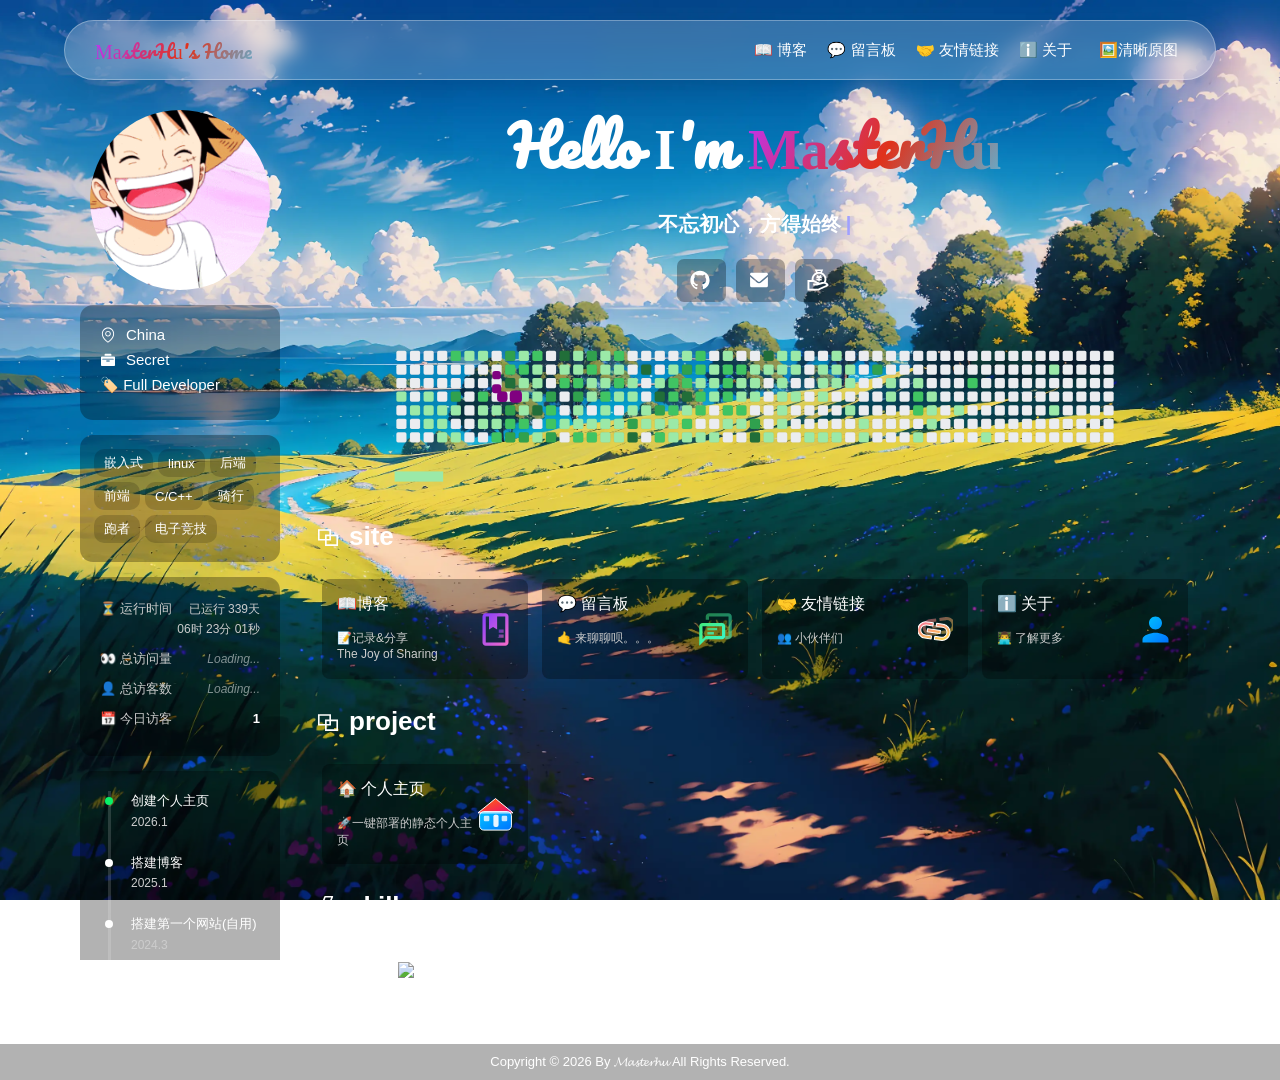
==== index.html @ e0fc0e1c "20260118: update mobile modal Signed-off-by: masterhublog <masterhublog@google.com>" ====
<!--
  Project: MasterHu Personal Homepage
  Author: MasterHu
  Website: https://masterhu.com.cn
  Repository: https://github.com/masterhublog/homepage

  License: CC BY-NC 4.0
  You may reuse this project for personal use,
  but attribution is REQUIRED and commercial use is NOT allowed.
-->

<!DOCTYPE html>
<html lang="zh-CN" data-site="masterhu.com.cn">

<head>
	<meta charset="UTF-8">
	<meta http-equiv="X-UA-Compatible" content="IE=edge">
	<meta name="viewport" content="width=device-width, initial-scale=1.0, maximum-scale=5.0, user-scalable=yes">

	<!-- Primary Meta Tags -->
	<title>𝓜𝓪𝓼𝓽𝓮𝓻𝓱𝓾 | 个人主页</title>
	<meta name="title" content="MasterHu | 个人主页">
	<meta name="description" content="MasterHu 的个人主页 - 记录、分享、成长。让每一次技术探索和生活感悟都有迹可循。">
	<meta name="keywords" content="masterhu,开发者,masterhu主页,masterhu homepage,个人主页,技术博客,开源项目,前端开发,后端开发,嵌入式开发">
	<meta name="author" content="MasterHu">
	<meta name="generator" content="MasterHu Homepage Template v1.0.0">
	<meta name="theme-color" content="#667eea">
	<meta name="robots" content="index,follow">
	<meta name="googlebot" content="index,follow">
	<meta name="language" content="zh-CN">
	<meta name="revisit-after" content="7 days">
	<link rel="canonical" href="https://masterhu.com.cn/">

	<!-- Preconnect for Fonts -->
	<link rel="preconnect" href="https://fonts.googleapis.com">
	<link rel="preconnect" href="https://fonts.gstatic.com" crossorigin>

	<!-- Preload Critical Resources -->
	<link rel="preload" as="image" href="./static/img/avatar.gif">

	<!-- [CUSTOMIZE]: Open Graph / Facebook Meta Tags -->
	<!-- Replace content with your own site information -->
	<meta property="og:type" content="website">
	<meta property="og:url" content="https://masterhu.com.cn/">
	<meta property="og:title" content="MasterHu | 个人主页">
	<meta property="og:description" content="探索技术与艺术的边界，记录我的数字旅程。">
	<meta property="og:image" content="https://masterhu.com.cn/static/img/avatar.gif">
	<meta property="og:image:alt" content="MasterHu Avatar">
	<meta property="og:site_name" content="MasterHu Homepage">
	<meta property="og:locale" content="zh_CN">

	<!-- Twitter -->
	<meta property="twitter:card" content="summary_large_image">
	<meta property="twitter:url" content="https://masterhu.com.cn/">
	<meta property="twitter:title" content="MasterHu | 个人主页">
	<meta property="twitter:description" content="探索技术与艺术的边界，记录我的数字旅程。">
	<meta property="twitter:image" content="https://masterhu.com.cn/static/img/avatar.gif">
	<meta property="twitter:creator" content="@masterhu">
	<meta property="twitter:site" content="@masterhu">

	<!-- [CUSTOMIZE]: Additional SEO Meta Tags -->
	<meta name="application-name" content="MasterHu Homepage">
	<meta name="apple-mobile-web-app-title" content="MasterHu">
	<meta name="apple-mobile-web-app-capable" content="yes">
	<meta name="apple-mobile-web-app-status-bar-style" content="default">
	<meta name="mobile-web-app-capable" content="yes">
	<meta name="msapplication-TileColor" content="#667eea">
	<meta name="msapplication-config" content="/browserconfig.xml">

	<!-- [CUSTOMIZE]: JSON-LD Structured Data -->
	<!-- Modify this section to match your personal profile -->
	<script type="application/ld+json">
	{
		"@context": "https://schema.org",
		"@type": "Person",
		"name": "MasterHu",
		"url": "https://masterhu.com.cn",
		"sameAs": [
			"https://github.com/masterhublog",
			"https://blog.masterhu.com.cn"
		],
		"jobTitle": "Full Stack Developer",
		"worksFor": {
			"@type": "Organization",
			"name": "Freelance"
		},
		"knowsAbout": ["HTML", "CSS", "JavaScript", "React", "Vue", "Node.js", "Python", "Go", "C/C++", "Linux", "Docker"],
		"image": "https://masterhu.com.cn/static/img/avatar.gif"
	}
	</script>

	<!-- Favicon -->
	<link rel="icon" type="image/x-icon" href="./static/img/favicon.ico">
	<link rel="apple-touch-icon" href="./static/img/avatar.gif">

	<!-- Stylesheets -->
	<link rel="stylesheet" href="./static/css/style.css">
	<link rel="stylesheet" href="./static/css/mobile.css">
	<link rel="stylesheet" href="./static/css/theme.css">
</head>

<body data-author="masterhu" data-project="homepage" data-license="CC-BY-NC-4.0">
	<!-- Loading Screen -->
	<div class="mh-loading" role="status" aria-label="页面加载中">
		<div class="mh-loading-spinner"></div>
	</div>

	<!-- Navigation Bar -->
	<nav class="mh-nav">
		<div class="nav-container">
			<span class="gradient-text">MasterHu's Home</span>
			<ul class="nav-links" aria-hidden="true">
				<li>
					<a href="https://blog.masterhu.com.cn" target="_blank" rel="noopener noreferrer">📖 博客</a>
				</li>
				<li>
					<a href="https://blog.masterhu.com.cn/message" target="_blank" rel="noopener noreferrer">💬 留言板</a>
				</li>
				<li>
					<a href="https://blog.masterhu.com.cn/friends" target="_blank" rel="noopener noreferrer">🤝 友情链接</a>
				</li>
				<li>
					<a href="https://blog.masterhu.com.cn/about" target="_blank" rel="noopener noreferrer">ℹ️ 关于</a>
				</li>
				<li>
					<button class="nav-theme-toggle" aria-label="Toggle theme">
						🖼️清晰原图
					</button>
				</li>
			</ul>
			<div class="nav-burger" aria-label="Toggle navigation" aria-expanded="false" role="button" tabindex="0">
				<div class="line1"></div>
				<div class="line2"></div>
				<div class="line3"></div>
			</div>
		</div>
	</nav>

	<!-- Background Filter Overlay -->
	<div class="mh-bg-filter" aria-hidden="true"></div>

	<!-- Main Layout -->
	<main class="mh-layout">
		<!-- Left Sidebar -->
		<aside class="mh-sidebar mh-sidebar--left">
			<div class="mh-avatar" style="background-image: url(./static/img/avatar.gif)" role="img"
				aria-label="MasterHu Avatar">
			</div>
			<div class="mh-sidebar-section mh-bio">
				<div class="mh-bio-item">
					<svg t="1705773709627" class="icon" viewBox="0 0 1024 1024" version="1.1"
						xmlns="http://www.w3.org/2000/svg" p-id="1478" aria-label="Location: China">
						<path
							d="M512 249.976471c-99.388235 0-180.705882 81.317647-180.705882 180.705882s81.317647 180.705882 180.705882 180.705882 180.705882-81.317647 180.705882-180.705882-81.317647-180.705882-180.705882-180.705882z m0 301.17647c-66.258824 0-120.470588-54.211765-120.470588-120.470588s54.211765-120.470588 120.470588-120.470588 120.470588 54.211765 120.470588 120.470588-54.211765 120.470588-120.470588 120.470588z"
							p-id="1479"></path>
						<path
							d="M512 39.152941c-216.847059 0-391.529412 174.682353-391.529412 391.529412 0 349.364706 391.529412 572.235294 391.529412 572.235294s391.529412-222.870588 391.529412-572.235294c0-216.847059-174.682353-391.529412-391.529412-391.529412z m0 891.482353C424.658824 873.411765 180.705882 686.682353 180.705882 430.682353c0-183.717647 147.576471-331.294118 331.294118-331.294118s331.294118 147.576471 331.294118 331.294118c0 256-243.952941 442.729412-331.294118 499.952941z"
							p-id="1480"></path>
					</svg>China
				</div>
				<div class="mh-bio-item">
					<svg t="1705773906032" class="icon" viewBox="0 0 1024 1024" version="1.1"
						xmlns="http://www.w3.org/2000/svg" p-id="2474" aria-label="Identity: Private">
						<path
							d="M729.6 234.666667H294.4V157.866667a51.2 51.2 0 0 1 51.2-51.2h332.8a51.2 51.2 0 0 1 51.2 51.2v76.8z m179.2 51.2a51.2 51.2 0 0 1 51.2 51.2v512a51.2 51.2 0 0 1-51.2 51.2H115.2a51.2 51.2 0 0 1-51.2-51.2v-512a51.2 51.2 0 0 1 51.2-51.2h793.557333z m-768 172.032c0 16.384 13.312 29.696 29.696 29.696h683.008a29.696 29.696 0 1 0 0-59.392H170.410667a29.696 29.696 0 0 0-29.696 29.696z m252.416 118.784c0 16.384 13.312 29.696 29.696 29.696h178.176a29.696 29.696 0 1 0 0-59.392H422.912a29.738667 29.738667 0 0 0-29.696 29.696z"
							p-id="2475"></path>
					</svg>Secret
				</div>
				<div class="mh-bio-item">🏷️ Full Developer</div>
			</div>
			<div class="mh-sidebar-section mh-tags">
				<div class="mh-tags-item">嵌入式</div>
				<div class="mh-tags-item">linux</div>
				<div class="mh-tags-item">后端</div>
				<div class="mh-tags-item">前端</div>
				<div class="mh-tags-item">C/C++</div>
				<div class="mh-tags-item">骑行</div>
				<div class="mh-tags-item">跑者</div>
				<div class="mh-tags-item">电子竞技</div>
			</div>
			<div class="mh-sidebar-section mh-status">
				<div class="mh-status-item mh-status-item--uptime">
					<div class="mh-status-title">⏳ 运行时间</div>
					<div class="mh-status-text mh-status-text--uptime" id="run-time"></div>
				</div>
				<div class="mh-status-item">
					<div class="mh-status-title">👀 总访问量</div>
					<div class="mh-status-text">
						<span id="busuanzi_value_site_pv"><i class="mh-inline-loading">Loading...</i></span>
					</div>
				</div>
				<div class="mh-status-item">
					<div class="mh-status-title">👤 总访客数</div>
					<div class="mh-status-text">
						<span id="busuanzi_value_site_uv"><i class="mh-inline-loading">Loading...</i></span>
					</div>
				</div>
				<div class="mh-status-item">
					<div class="mh-status-title">📅 今日访客</div>
					<div class="mh-status-text">
						<span id="mh-today-visitors"><i class="mh-inline-loading">Loading...</i></span>
					</div>
				</div>
			</div>
			<div class="mh-sidebar-section mh-timeline">
				<ul class="mh-timeline-list">
					<li class="mh-timeline-item">
						<div class="mh-timeline-dot"></div>
						<div class="mh-timeline-text">创建个人主页</div>
						<div class="mh-timeline-date">2026.1</div>
					</li>
					<li class="mh-timeline-item">
						<div class="mh-timeline-dot"></div>
						<div class="mh-timeline-text">搭建博客</div>
						<div class="mh-timeline-date">2025.1</div>
					</li>
					<li class="mh-timeline-item">
						<div class="mh-timeline-dot"></div>
						<div class="mh-timeline-text">搭建第一个网站(自用)</div>
						<div class="mh-timeline-date">2024.3</div>
					</li>
					<li class="mh-timeline-item">
						<div class="mh-timeline-dot"></div>
						<div class="mh-timeline-text">注册域名 masterhu.com.cn</div>
						<div class="mh-timeline-date">2024.1</div>
					</li>
					<li class="mh-timeline-item mh-timeline-item--more">
						<div class="mh-timeline-dot"></div>
						<div class="mh-timeline-text">...</div>
						<div class="mh-timeline-date">...</div>
					</li>
					<li class="mh-timeline-item">
						<div class="mh-timeline-dot"></div>
						<div class="mh-timeline-text">第一篇博客</div>
						<div class="mh-timeline-date">2020.2</div>
					</li>
				</ul>
			</div>
		</aside>
		<div class="mh-content">
			<header class="hero-section">
				<div class="avatar-mobile">
					<img src="./static/img/avatar.gif" alt="MasterHu Avatar" width="120" height="120" loading="lazy" />
				</div>

				<div class="hero-intro">
					<div class="hero-greeting">
						Hello I'm <span class="gradient-text greeting-name">MasterHu</span>
					</div>
					<div class="hero-motto" id="hero-motto" aria-label="motto"> </div>
				</div>

				<div class="hero-actions">
					<a class="hero-actions-item" href="https://github.com/masterhublog" target="_blank" rel="noopener noreferrer">
						<svg t="1704870335945" class="icon" viewBox="0 0 1024 1024" version="1.1"
							xmlns="http://www.w3.org/2000/svg" p-id="2487" aria-label="Github Profile">
							<path
								d="M511.6 76.3C264.3 76.2 64 276.4 64 523.5 64 718.9 189.3 885 363.8 946c23.5 5.9 19.9-10.8 19.9-22.2v-77.5c-135.7 15.9-141.2-73.9-150.3-88.9C215 726 171.5 718 184.5 703c30.9-15.9 62.4 4 98.9 57.9 26.4 39.1 77.9 32.5 104 26 5.7-23.5 17.9-44.5 34.7-60.8-140.6-25.2-199.2-111-199.2-213 0-49.5 16.3-95 48.3-131.7-20.4-60.5 1.9-112.3 4.9-120 58.1-5.2 118.5 41.6 123.2 45.3 33-8.9 70.7-13.6 112.9-13.6 42.4 0 80.2 4.9 113.5 13.9 11.3-8.6 67.3-48.8 121.3-43.9 2.9 7.7 24.7 58.3 5.5 118 32.4 36.8 48.9 82.7 48.9 132.3 0 102.2-59 188.1-200 212.9 23.5 23.2 38.1 55.4 38.1 91v112.5c0.8 9 0 17.9 15 17.9 177.1-59.7 304.6-227 304.6-424.1 0-247.2-200.4-447.3-447.5-447.3z"
								p-id="2488"></path>
						</svg>
						<div class="hero-actions-item-tip">Github</div>
					</a>
					<a class="hero-actions-item" href="mailto:i@masterhu.com.cn">
						<svg t="1704870588438" class="icon" viewBox="0 0 1024 1024" version="1.1"
							xmlns="http://www.w3.org/2000/svg" p-id="3174" aria-label="Email Contact">
							<path
								d="M926.47619 355.644952V780.190476a73.142857 73.142857 0 0 1-73.142857 73.142857H170.666667a73.142857 73.142857 0 0 1-73.142857-73.142857V355.644952l304.103619 257.828572a170.666667 170.666667 0 0 0 220.745142 0L926.47619 355.644952zM853.333333 170.666667a74.044952 74.044952 0 0 1 26.087619 4.778666 72.704 72.704 0 0 1 30.622477 22.186667 73.508571 73.508571 0 0 1 10.678857 17.67619c3.169524 7.509333 5.12 15.652571 5.607619 24.210286L926.47619 243.809524v24.380952L559.469714 581.241905a73.142857 73.142857 0 0 1-91.306666 2.901333l-3.632762-2.925714L97.52381 268.190476v-24.380952a72.899048 72.899048 0 0 1 40.155428-65.292191A72.97219 72.97219 0 0 1 170.666667 170.666667h682.666666z"
								p-id="3175"></path>
						</svg>
						<div class="hero-actions-item-tip">Mail</div>
					</a>
					<a class="hero-actions-item" onclick="openModal('./static/img/reward.webp')"
						href="javascript:void(0)">
						<svg t="1705247464964" class="icon" viewBox="0 0 1024 1024" version="1.1"
							xmlns="http://www.w3.org/2000/svg" p-id="4987" aria-label="Sponsor/Donate">
							<path
								d="M995.575172 725.451034c-12.358621-26.835862-38.488276-64.794483-92.689655-94.27862-62.146207-33.721379-136.297931-40.96-208.860689-20.303448l-99.928276 28.424827-279.304828-126.057931H22.775172v489.401379h509.704828l432.375172-195.266207c15.006897-6.708966 26.835862-19.42069 32.662069-34.957241 5.649655-15.36 4.943448-31.955862-1.942069-46.962759z m-482.162758 188.910345H111.051034V601.688276h184.673104l166.664828 75.387586-3.354483 0.882759h-170.372414v88.275862H471.393103l246.819311-70.267586c49.434483-14.124138 101.517241-9.357241 142.653793 12.888275 18.184828 9.886897 30.72 20.833103 39.371034 30.896552l-386.824827 174.609655z"
								p-id="4988"></path>
							<path
								d="M695.437241 163.486897l58.615173-142.30069h-397.24138l66.736552 143.36c-121.82069 53.142069-207.095172 174.433103-207.095172 315.674483 0 28.601379 3.531034 57.202759 10.593103 84.744827l85.627586-21.715862c-5.12-20.48-7.768276-41.666207-7.768275-63.028965 0-141.241379 114.758621-256 256-256s256 114.758621 256 256c0 51.023448-14.830345 100.104828-43.078621 142.300689l73.268965 49.08138c37.958621-56.673103 58.085517-122.88 58.085518-191.382069-0.176552-141.947586-86.686897-264.121379-209.743449-316.733793zM467.508966 91.983448h180.965517l-21.009655 50.846897a348.16 348.16 0 0 0-66.913104-6.708966c-23.834483 0-46.962759 2.471724-69.384827 7.062069l-23.657931-51.2z"
								p-id="4989"></path>
							<path
								d="M683.431724 427.431724v-70.62069h-38.311724l30.190345-30.190344-49.964138-49.964138-62.49931 62.49931h-6.002759L494.344828 276.656552l-49.787587 49.964138 30.013793 30.190344h-38.311724v70.62069h88.275862v35.310345h-88.275862v70.62069h88.275862v52.965517h70.62069v-52.965517h88.275862v-70.62069h-88.275862v-35.310345z"
								p-id="4990"></path>
						</svg>
						<div class="hero-actions-item-tip sponsor-link">赞助</div>
					</a>
				</div>

				<div class="snake">
					<img id="snake-img" src="./static/svg/snake-Light.svg" alt="Snake Contribution Graph" loading="lazy" />
				</div>
			</header>

			<section class="mh-sections">
				<div class="mh-sections-title">
					<svg t="1705257422086" class="icon" viewBox="0 0 1024 1024" version="1.1"
						xmlns="http://www.w3.org/2000/svg" p-id="1891">
						<path
							d="M629.333333 202.666667v213.333333h277.333334v448h-512v-213.333333h-277.333334v-448h512z m213.333334 277.333333h-213.333334v170.666667h-170.666666v149.333333h384v-320z m-277.333334-213.333333h-384v320h213.333334v-170.666667h170.666666v-149.333333z m0 213.333333h-106.666666v106.666667h106.666666v-106.666667z"
							p-id="1892"></path>
					</svg>site
				</div>

				<div class="mh-site-grid">
					<a class="mh-site-card" target="_blank" href="https://blog.masterhu.com.cn" rel="noopener noreferrer">
						<div class="mh-site-content">
							<h3>📖博客</h3>
							<p>📝记录&分享<br> The Joy of Sharing</p>
						</div>
						<div class="mh-site-icon">
							<img src="./static/svg/blog.svg" alt="Blog Icon" loading="lazy" />
						</div>
					</a>
					<a class="mh-site-card" target="_blank" href="https://blog.masterhu.com.cn/message" rel="noopener noreferrer">
						<div class="mh-site-content">
							<h3>💬 留言板</h3>
							<p>🤙 来聊聊呗。。。</p>
						</div>
						<div class="mh-site-icon">
							<img src="./static/svg/message.svg" alt="Message Icon" loading="lazy" />
						</div>
					</a>
					<a class="mh-site-card" target="_blank" href="https://blog.masterhu.com.cn/friends" rel="noopener noreferrer">
						<div class="mh-site-content">
							<h3>🤝 友情链接</h3>
							<p>👥 小伙伴们</p>
						</div>
						<div class="mh-site-icon">
							<img src="./static/svg/friends.svg" alt="Friends" loading="lazy" />
						</div>
					</a>
					<a class="mh-site-card" target="_blank" href="https://blog.masterhu.com.cn/about" rel="noopener noreferrer">
						<div class="mh-site-content">
							<h3>ℹ️ 关于</h3>
							<p>👨‍💻 了解更多</p>
						</div>
						<div class="mh-site-icon">
							<img src="./static/svg/about.svg" alt="About" loading="lazy" />
						</div>
					</a>
				</div>
				<div class="mh-sections-title">
					<svg t="1705257422086" class="icon" viewBox="0 0 1024 1024" version="1.1"
						xmlns="http://www.w3.org/2000/svg" p-id="1891">
						<path
							d="M629.333333 202.666667v213.333333h277.333334v448h-512v-213.333333h-277.333334v-448h512z m213.333334 277.333333h-213.333334v170.666667h-170.666666v149.333333h384v-320z m-277.333334-213.333333h-384v320h213.333334v-170.666667h170.666666v-149.333333z m0 213.333333h-106.666666v106.666667h106.666666v-106.666667z"
							p-id="1892"></path>
					</svg>project
				</div>

				<div class="mh-project-grid">
					<a class="mh-project-card" target="_blank" href="https://github.com/masterhublog/homepage" rel="noopener noreferrer">
						<div class="mh-project-content">
							<h3>🏠 个人主页</h3>
							<p>🚀一键部署的静态个人主页</p>
						</div>
						<div class="mh-project-icon">
							<img src="./static/svg/homepage.svg" alt="Homepage" loading="lazy" />
						</div>
					</a>
				</div>

				<div class="mh-sections-title">
					<svg t="1705257823317" class="icon" viewBox="0 0 1024 1024" version="1.1"
						xmlns="http://www.w3.org/2000/svg" p-id="7833">
						<path
							d="M395.765333 586.570667h-171.733333c-22.421333 0-37.888-22.442667-29.909333-43.381334L364.768 95.274667A32 32 0 0 1 394.666667 74.666667h287.957333c22.72 0 38.208 23.018667 29.632 44.064l-99.36 243.882666h187.050667c27.509333 0 42.186667 32.426667 24.042666 53.098667l-458.602666 522.56c-22.293333 25.408-63.626667 3.392-54.976-29.28l85.354666-322.421333zM416.714667 138.666667L270.453333 522.581333h166.869334a32 32 0 0 1 30.933333 40.181334l-61.130667 230.954666 322.176-367.114666H565.312c-22.72 0-38.208-23.018667-29.632-44.064l99.36-243.882667H416.714667z"
							p-id="7834"></path>
					</svg>
					skills
				</div>
				<div class="mh-skills">
					<img id="skill-pc"
						src="https://skillicons.dev/icons?i=html,css,js,ts,react,vue,nodejs,python,go,c,cpp,linux,docker,git,github,postman,vscode,markdown,photoshop,bash&perline=16"
						alt="Technical Skills Icons" width="960" height="64" loading="lazy" srcset="" />
					<img id="skill-mobile"
						src="https://skillicons.dev/icons?i=html,css,js,ts,react,vue,nodejs,python,go,c,cpp,linux,docker,git,github,postman,vscode,markdown,photoshop,bash&perline=8"
						alt="Technical Skills Icons" width="360" height="128" loading="lazy" srcset="" />
				</div>
			</section>
		</div>
	</main>

	<!-- footer -->
	<footer>
		Copyright &copy; <time datetime="2026">2026</time> By <a href="https://masterhu.com.cn/"> 𝓜𝓪𝓼𝓽𝓮𝓻𝓱𝓾
		</a>All Rights Reserved.
	</footer>

	<!-- Modal for Images -->
	<div class="mh-modal" role="dialog" aria-modal="true" aria-hidden="true">
		<div class="modal-main">
			<div class="modal-stack">
				<div class="modal-hint">⟵ 左右滑动切换 ⟶</div>
				<div class="modal-stack-inner">
					<div class="modal-arrow modal-arrow-left">‹</div>
					<img class="stack-img" src="./static/img/alipay.webp" alt="Alipay QR Code" loading="lazy" />
					<img class="stack-img" src="./static/img/wechat.webp" alt="WeChat QR Code" loading="lazy" />
					<div class="modal-arrow modal-arrow-right">›</div>
				</div>
			</div>
			<img class="modal-img" src="" alt="Reward QR Code" srcset="" />
		</div>
	</div>
</body>
<!-- Optional: WebLive2D Widget (看板娘) -->
 <link rel="stylesheet" href="https://registry.npmmirror.com/weblive2d/latest/files/waifu.css">
 <script async src="https://registry.npmmirror.com/weblive2d/latest/files/js/autoload.js"></script>

<script src="./static/js/script.js"></script>

<!-- Optional: Analytics (Replace with your own ID or remove) -->
<!-- 
<script async src="//busuanzi.ibruce.info/busuanzi/2.3/busuanzi.pure.mini.js"></script>
<script charset="UTF-8" id="LA_COLLECT" src="https://sdk.51.la/js-sdk-pro.min.js"></script>
<script>
	LA.init({ id: "YOUR_ID", ck: "YOUR_CK" });
</script> 
-->

</html>
---- static/css/style.css ----
/* =========================================================
 * MasterHu Homepage Styles
 * Author: MasterHu
 * Website: https://masterhu.com.cn
 * License: CC BY-NC 4.0
 * ========================================================= */

 /* Fonts */
:root {
  --font-zh: "Noto Sans SC", "Microsoft YaHei", sans-serif;
  --font-en: "Ubuntu-Regular", sans-serif;
  --font-title: "Pacifico-Regular", cursive;
}

@font-face {
  font-family: "Ubuntu-Regular";

  src: url(../fonts/Ubuntu-Regular.ttf);
  font-display: swap;
}

@font-face {
  font-family: "Pacifico-Regular"; /* 英文字体 */
  src: url(../fonts/Pacifico-Regular.ttf);
  font-display: swap;
}

* {
  margin: 0;
  padding: 0;
  box-sizing: border-box;
}

html {
  overflow-x: hidden;
  width: 100%;
}

a:hover,
a:link,
a:visited,
a:active,
a:focus {
  text-decoration: none;
  outline: none;
  border: none;
  color: inherit;
  -webkit-tap-highlight-color: rgba(0, 0, 0, 0);
}

/* scrollbar */
::-webkit-scrollbar {
  width: 0px;
}

::-webkit-scrollbar-thumb {
  background-color: var(--main-text-color);
  border-radius: 8px;
  height: 20%;
}

::-webkit-scrollbar-track {
  background-color: var(--scrollbar-track-color, linear-gradient(50deg, #a2d0ff, #ffffff));
}

body {
  height: 100%;
  min-height: 100vh;
  width: 100%;
  position: relative;
  font-family: var(--font-en), var(--font-zh);
  background: var(--main-bg-color);
  background-repeat: no-repeat;
  background-size: cover;
  background-position: center;
  background-attachment: fixed;
  transition: color 0.1s ease, background-color 0.2s ease;
  color: var(--main-text-color);
  overflow-x: hidden;
}

/* Layout - Loading Overlay (mh-loading) */
.mh-loading {
  position: fixed;
  inset: 0;
  z-index: var(--z-loading);
  display: flex;
  justify-content: center;
  align-items: center;
  background: var(--main-bg-color);

  opacity: 1;
  transform: scale(1);
  transition:
    opacity 0.5s ease,
    transform 0.5s ease;
}

.mh-loading.hide {
  opacity: 0;
  transform: scale(0.92);
  pointer-events: none;
}

.mh-loading-spinner {
  width: 54px;
  height: 54px;
  border-radius: 50%;
  position: relative;

  background:
    conic-gradient(
      from 0deg,
      var(--purple-text-color),
      var(--gradient-accent, #3fd1ff),
      var(--purple-text-color)
    );

animation:
    mh-spin 1s linear infinite,
    mh-progress 2.5s ease-in-out infinite;
}

/* Hollow center mask */
.mh-loading-spinner::after {
  content: "";
  position: absolute;
  inset: 7px;
  border-radius: 50%;
  background: var(--spinner-center-bg, #ffffff);
}

/* Spin animation */
@keyframes mh-spin {
  to {
    transform: rotate(360deg);
  }
}

@keyframes mh-progress {
  0%   { filter: brightness(0.9); }
  50%  { filter: brightness(1.2); }
  100% { filter: brightness(0.9); }
}


/* Layout - Navigation (mh-nav, nav-container, nav-links) */
.mh-nav {
  position: fixed;
  top: 20px; /* 距离顶部留出间隙，产生悬浮感 */
  left: 50%;
  transform: translateX(-50%); /* 水平居中 */
  width: 90%;
  max-width: 1200px;
  height: 60px;
  z-index: var(--z-nav);

  background: var(--nav-bg-color);
  backdrop-filter: blur(10px);
  -webkit-backdrop-filter: blur(10px);

  border: 1px solid var(--nav-border-color);
  border-radius: 30px;
  box-shadow: var(--nav-shadow);
}

.nav-container {
  display: flex;
  justify-content: space-between;
  align-items: center;
  height: 100%;
  padding: 0 30px;
}

.gradient-text {
  background-image: var(--gradient);
  background-size: 200% auto;
  background-position: 0% center;
  
  -webkit-background-clip: text;
  background-clip: text;
  -webkit-text-fill-color: transparent;

  color: var(--main-text-color);

  font-family: var(--font-title);
  will-change: background-position;
  animation: mh-kf-fluid-gradient 10s ease-in-out infinite;
}

@keyframes mh-kf-fluid-gradient {
  0%   { background-position: 100% 50%; }
  50%  { background-position: 0% 50%; }
  100% { background-position: 100% 50%; }
}

.nav-container .gradient-text {
  font-size: 20px;
}

.nav-links {
  display: flex;
  list-style: none;
  gap: 20px;
  align-items: center;
}

.nav-links a {
  text-decoration: none;
  color: var(--main-text-color);
  font-size: 15px;
  font-weight: 500;
  transition: 0.3s;
  display: flex;
  align-items: center;
  gap: 5px;
}

.nav-links a:hover {
  color: var(--purple-text-color);
  transform: scale(1.1);
  text-shadow: 0 0 6px rgba(116, 123, 255, 0.4);
}

/* Component - Theme Toggle Button */
.nav-theme-toggle {
  padding: 6px;
  border-radius: 6px;
  border: none;
  background: transparent;
  cursor: pointer;
  display: flex;
  align-items: center;
  justify-content: center;
  transition: all 0.3s ease;
  font-size: 15px;
  color: var(--main-text-color);
  border: 1px solid transparent;
  text-decoration: none;
}

.nav-theme-toggle:hover {
  color: var(--purple-text-color);
  transform: scale(1.1);
  text-shadow: 0 0 6px rgba(116, 123, 255, 0.4);
}

.nav-burger {
  display: none;
  cursor: pointer;
}

.nav-burger div {
  width: 25px;
  height: 3px;
  background-color: var(--main-text-color);
  margin: 5px;
  transition: all 0.3s ease;
}

.toggle .line1 {
  transform: rotate(-45deg) translate(-5px, 6px);
}

.toggle .line2 {
  opacity: 0;
}

.toggle .line3 {
  transform: rotate(45deg) translate(-5px, -6px);
}

/* Layout - Background Filter Overlay (mh-bg-filter) */
.mh-bg-filter {
  position: fixed;
  width: 100%;
  height: 100%;
  will-change: backdrop-filter;
  pointer-events: none;
  background: var(--back-filter-color);
  backdrop-filter: blur(var(--back-filter));
  -webkit-backdrop-filter: blur(var(--back-filter));
  z-index: var(--z-negative);
  transition: all 0.3s ease;
}

/* Layout - Main Container (mh-layout) */
.mh-layout {
  width: 100%;
  margin: 0 auto;
  transition: transform 0.5s ease;
  max-width: 1150px;
  position: relative;
  display: flex;
  flex-direction: row;
  padding-top: 60px;
}

/* Layout - Sidebar (mh-sidebar, avatar, tags, status, timeline) */
.mh-sidebar {
  overflow-y: scroll;
  width: 230px;
  height: 100vh;
  display: flex;
  padding: 0 15px;
  position: sticky;
  top: 0;
  left: 0;
  align-items: center;
  flex-direction: column;
}

.mh-sidebar::-webkit-scrollbar {
  display: none;
}

.mh-avatar {
  flex-shrink: 0;
  width: 90%;
  position: relative;
  aspect-ratio: 1/1;
  margin-top: 50px;
  background-size: cover;
  background-position: center;
  background-repeat: no-repeat;
  border-radius: 50%;
  margin-left: auto;
  margin-right: auto;
}

.mh-sidebar-section {
  flex-shrink: 0;
  width: 100%;
  border-radius: 13px;
  margin-top: 15px;
  padding: 20px;
  backdrop-filter: blur(var(--card-filter));
  -webkit-backdrop-filter: blur(var(--card-filter));
  background: var(--item-bg-color);
}

.mh-bio {
  display: flex;
  flex-direction: column;
  justify-content: center;
}

.mh-bio-item {
  display: flex;
  align-items: center;
  line-height: 20px;
  font-size: 15px;
  margin-bottom: 5px;
  overflow: hidden;
}

.mh-bio-item i,
.mh-bio-item svg {
  width: 16px;
  height: 16px;
  fill: var(--fill);
  font-size: 18px;
  margin-right: 10px;
}

.mh-tags {
  display: flex;
  flex-direction: row;
  flex-wrap: wrap;
  padding: 14px;
}

.mh-tags-item {
  display: flex;
  justify-content: center;
  align-items: center;
  height: 28px;
  margin: 0px 5px 5px 0;
  padding: 10px;
  font-size: 13px;
  border-radius: 10px;
  background: var(--left-tag-item);
}

/* Sidebar - Status Section */
.mh-status {
  display: flex;
  flex-direction: column;
  gap: 1px;

  height: auto;
  min-height: min-content;
}

.mh-status-item {
  display: flex;
  justify-content: space-between;
  align-items: center;
  font-size: 13px;
  line-height: 20px;
  margin-bottom: 5px;
  padding: 2px 0;
}

.mh-status-title {
  color: var(--item-text-color);
  display: flex;
  align-items: center;
  gap: 6px;
}

.mh-status-text {
  font-weight: 600;
  color: var(--main-text-color);
  font-variant-numeric: tabular-nums;
}

.mh-status-item--uptime {
  align-items: flex-start;
}

.mh-status-item--uptime .mh-status-title {
  flex-shrink: 0;
}

.mh-status-text--uptime {
  flex: 1;
  text-align: right;
  font-size: 12px;
  font-weight: 500;
  color: var(--item-text-color);
  
  white-space: pre-wrap; 
  word-break: break-word;
  overflow: visible; 
}

.mh-inline-loading {
  font-style: italic;
  opacity: 0.5;
  font-size: 12px;
  font-weight: normal;
}

.mh-timeline-list {
  width: 100%;

  max-height: 220px;
  font-size: 13px;
  padding-left: 8px;
  scroll-snap-type: y mandatory;
  overflow-y: scroll; 
  list-style: none;
  scrollbar-width: none;
}

.mh-timeline-list::-webkit-scrollbar {
  display: none;
}

.mh-timeline-item {
  position: relative;
  padding: 0 0 24px 20px; /* 顺时针：上 右 下 左 */
  border-left: 3px solid var(--timeline-line-color); /* 时间线竖线：实线 */
  scroll-snap-align: start; /* 使用 start 时滚动体验更好 */
  color: var(--main-text-color);
  transition: border-left-color 0.3s ease;
}

/* Handle "more" item: hide dot, use transparent or dashed line */
.mh-timeline-item--more {
  border-left-style: dashed; /* 或者改为 transparent 完全切断 */
  border-left-color: rgba(213, 213, 213, 0.1);
}

.mh-timeline-item--more .mh-timeline-dot {
  display: none;
}

.mh-timeline-dot {
  width: 8px;
  height: 8px;
  border-radius: 50%;
  background-color: rgb(255 255 255);
  border: 2px solid #fff;
  position: absolute;
  left: -6px;
  top: 6px;
  transition:
    background-color 0.3s ease,
    border-color 0.3s ease,
    box-shadow 0.3s ease,
    transform 0.3s ease;
}

.mh-timeline .mh-timeline-list .mh-timeline-item:first-child .mh-timeline-dot {
  background-color: #09f069 !important;
  border-color: #09f069 !important;
  animation: mh-timeline-pulse 1.8s ease infinite;
}

@keyframes mh-timeline-pulse {
  0% {
    box-shadow: 0 0 0 0px rgba(9, 240, 105, 0.7);
  }

  70% {
    box-shadow: 0 0 0 8px rgba(9, 240, 105, 0);
  }

  100% {
    box-shadow: 0 0 0 0px rgba(9, 240, 105, 0);
  }
}

.mh-timeline-text {
  font-size: 13px;
  line-height: 1.5;
  color: var(--main-text-color);
  margin-bottom: 4px;

  white-space: nowrap;
  overflow: hidden;
  text-overflow: ellipsis;
  position: relative;
}

.mh-timeline-item:hover .mh-timeline-text {
  white-space: normal;
  overflow: visible;
}

.mh-timeline-date {
  font-size: 12px;
  color: var(--item-text-color);
}

.mh-timeline-item:hover .mh-timeline-date {
  transform: scale(1.05);
  opacity: 0.9;
}

.mh-timeline-item:hover .mh-timeline-dot {
  background-color: #aaffcd;
  border-color: #aaffcd;
  box-shadow: 0 0 10px rgba(170, 255, 205, 0.4);
}

/* Layout - Main Content (mh-content) */
.mh-content {
  width: calc(100% - 230px);
  padding: 20px;
  position: relative;
  padding-bottom: 50px;
  display: flex;
  flex-direction: column;
}

.avatar-mobile {
  display: flex;
  justify-content: center;
  align-items: center;
  width: 100%;
  margin-top: 20px;
}

.avatar-mobile img {
  display: block;
  flex-shrink: 0;
  aspect-ratio: 1/1;
  object-fit: cover;
  border-radius: 50%;
  border: 0.5px solid #ffffff;
  height: 120px;
}

/* Content - Hero Intro (hero-intro, hero-greeting, hero-motto) */
.hero-intro {
  display: flex;
  align-items: center;
  flex-direction: column;
  justify-content: center;
  flex-wrap: nowrap;
}

.hero-greeting {
  font-size: 56px;
  font-weight: 800;
  align-items: center;
  margin: 16px 0;
  text-align: center;
  font-family: var(--font-title);
}

.hero-motto {
  font-size: 20px;
  line-height: 1.4;
  letter-spacing: 0.02em;
  font-weight: 600;
  text-align: center;
  color: var(--main-text-color);
}

#hero-motto::after {
    content: '|';
    animation: blink 1s infinite;
    margin-left: 4px;
    color: var(--purple-text-color);
}

@keyframes blink {
    0%, 100% { opacity: 1; }
    50% { opacity: 0; }
}

/* Content - Hero Actions (buttons row) */
.hero-actions {
  width: 100%;
  height: 60px;
  display: flex;
  align-items: center;
  justify-content: center;
  overflow-x: scroll;
  margin-top: 12px;
}

.hero-actions::-webkit-scrollbar {
  display: none;
}

.hero-actions-item {
  width: 49px;
  height: 43px;
  box-sizing: border-box;
  border-radius: 7px;
  display: flex;
  margin-left: 10px;

  backdrop-filter: blur(var(--card-filter));
  -webkit-backdrop-filter: blur(var(--card-filter));
  background: var(--item-bg-color);
  align-items: center;
  justify-content: center;
  transition: width 0.3s ease, opacity 0.3s ease, transform 0.3s ease;
  flex-shrink: 0;
}

.hero-actions-item:hover {
  width: 95px;
  transform: translateY(-2px);
  background: var(--item-hover-color);
}

.hero-actions-item svg {
  width: 22px;
  height: 22px;
  fill: var(--fill);
  font-size: 22px;
  margin-right: 3px;
}

.hero-actions-item-tip {
  white-space: nowrap;
  display: none;
  color: var(--main-text-color);
}

.hero-actions-item:hover .hero-actions-item-tip {
  display: block;
}

/* Content - Snake Contribution Graph */
.snake {
  width: 85%;
  max-width: 800px;
  margin: 12px auto;
}

.snake img {
  width: 100%;
  height: 100%;
  object-fit: cover;
}

/* Content - Sections Title (site / project / skills) */
.mh-sections-title {
  display: flex;
  align-items: center;
  font-size: 26px;
  font-weight: 800;
  margin: 20px 0;
  transition: transform 0.4s ease;
}

.mh-sections-title svg {
  margin-right: 8px;
  height: 26px;
  width: 26px;
  fill: var(--fill);
}

.mh-sections-title:hover {
  transform: translateY(-5px);
}

/* Content - Site & Project Grids */
.mh-site-grid,
.mh-project-grid {
  display: flex;
  flex-wrap: wrap;
}

.mh-site-card,
.mh-project-card {
  display: flex; /* 布局逻辑 */
  margin: 7px;
  width: calc(25% - 14px);
  padding: 15px;
  height: 100px;

  background-color: var(--item-bg-color); /* 视觉样式 */
  border-radius: 8px;

  backdrop-filter: blur(var(--card-filter)); /* 毛玻璃效果：只需写两行，一行标准，一行兼容 Webkit */
  -webkit-backdrop-filter: blur(var(--card-filter));

  transition:
    opacity 0.5s ease,
    background-color 0.3s ease,
    transform 0.2s cubic-bezier(0.4, 0, 0.2, 1);
}

.mh-site-card:hover,
.mh-project-card:hover {
  box-shadow: 0 8px 16px -4px #2c2d300c;
  transform: translateY(-2px);
}

.mh-site-card:hover .mh-site-content,
.mh-project-card:hover .mh-project-content {
  width: 100%;
}

.mh-site-card:hover .mh-site-icon,
.mh-project-card:hover .mh-project-icon {
  width: 0%;
}

.mh-site-card:hover .mh-site-content h3,
.mh-project-card:hover .mh-project-content h3 {
  font-size: 20px;
}

.mh-site-card:hover .mh-site-icon img,
.mh-project-card:hover .mh-project-icon img {
  transform: rotate(50deg);
}

.mh-site-card.pressed,
.mh-project-card.pressed {
  transform: scale(0.9);
  background-color: var(--item-hover-color);
}

.mh-site-content,
.mh-project-content {
  transition: width 0.4s ease;
  height: 100%;
  width: 80%;
}

.mh-site-content h3,
.mh-project-content h3 {
  font-weight: normal;
  font-size: 16px;
  margin: 0px;
  transition: font-size 0.4s ease;
  color: var(--item-title-color);
}

.mh-site-content p,
.mh-project-content p {
  font-size: 12px;
  margin-top: 15px;
  color: var(--item-text-color);
}

.mh-site-icon,
.mh-project-icon {
  overflow: hidden;
  transition: width 0.4s ease;
  display: flex;
  justify-content: center;
  align-items: center;
  width: 20%;
  height: 100%;
}

.mh-site-icon img,
.mh-project-icon img {
  height: 39px;
  width: 39px;
}

/* Content - Skills Section */
.mh-skills {
  padding: 20px;
  width: 100%;
  display: flex;
  flex-direction: column;
  align-items: center;
}

.mh-skills img {
  width: 85%;
  max-width: 960px;
  height: auto;
  object-fit: contain;
  margin: 0 auto;
}

.mh-skills #skill-mobile {
  display: none;
}

/* Layout - Footer */
footer {
  position: absolute;
  padding: 10px;
  text-align: center;
  width: 100%;
  backdrop-filter: blur(var(--card-filter));
  -webkit-backdrop-filter: blur(var(--card-filter));
  background: var(--item-bg-color);
  color: var(--footer-text-color);
  font-size: 13px;
  bottom: 0;
}

/* Layout - Modal (Reward / QR Code) */
.mh-modal {
  position: fixed;

  display: flex;
  visibility: hidden;
  width: 100vw;
  height: 100vh;
  backdrop-filter: blur(10px);
  -webkit-backdrop-filter: blur(10px);
  background: var(--modal-bg-color, rgba(20, 20, 20, 0.5));
  z-index: var(--z-modal);
  align-items: center;
  top: 0;
  justify-content: center;
  flex-direction: column;
}

.modal-main {
  z-index: var(--z-modal-content);

  width: 80%;
  max-width: 800px;
  min-height: 500px;
  background-color: var(--modal-main-bg, #ffffff);
  border-radius: 15px;

  display: flex;
  transition: transform 0.2s linear;
  align-items: center;
  justify-content: center;
  overflow: hidden;
  transform: translateY(30%) scale(0.9);
}

.modal-img {
  width: 100%;
  height: auto;
}

.modal-stack {
  position: relative;
  background: var(--item-bg-color);
  border-radius: 16px;
  padding: 20px 14px 16px;
  box-shadow: 0 18px 40px rgba(0, 0, 0, 0.35);
  backdrop-filter: blur(18px);
  -webkit-backdrop-filter: blur(18px);
  border: 1px solid rgba(255, 255, 255, 0.12);
}

.modal-stack-inner {
  width: 100%;
  max-width: 360px;
  margin: 0 auto;
  aspect-ratio: 1 / 1;
  overflow: hidden;
  display: flex;
  align-items: center;
  justify-content: center;
   position: relative;
}

.modal-stack .stack-img {
  width: 100%;
  max-width: 100%;
  height: 100%;
  object-fit: cover;
  display: block;
}

.modal-arrow {
  position: absolute;
  top: 50%;
  transform: translateY(-50%);
  width: 26px;
  height: 26px;
  border-radius: 999px;
  background: rgba(0, 0, 0, 0.45);
  color: #ffffff;
  font-size: 18px;
  display: flex;
  align-items: center;
  justify-content: center;
  cursor: pointer;
}

.modal-arrow-left {
  left: 6px;
}

.modal-arrow-right {
  right: 6px;
}

.modal-stack .stack-img + .stack-img {
  display: none;
}

.modal-hint {
  display: none;
  position: absolute;
  top: 8px;
  left: 50%;
  transform: translateX(-50%);
  padding: 4px 10px;
  border-radius: 999px;
  background: rgba(0, 0, 0, 0.4);
  color: var(--main-text-color);
  font-size: 11px;
  backdrop-filter: blur(6px);
  -webkit-backdrop-filter: blur(6px);
  z-index: 2;
}

.mh-modal.active {
  visibility: visible;
}

.modal-main.active {
  transform: translateY(0) scale(1);
}

/* Media - Desktop Only (min-width: 800px) */
@media (min-width: 800px) {
  .avatar-mobile {
    display: none;
  }
  .modal-stack {
    display: none;
  }
}

/* Animations - navLinkFade (for mobile nav menu) */
@keyframes navLinkFade {
  from {
    opacity: 0;
    transform: translateX(50px);
  }

  to {
    opacity: 1;
    transform: translateX(0px);
  }
}
---- static/css/mobile.css ----
/* =========================================================
 * MasterHu Homepage Mobile Styles
 * Author: MasterHu
 * Website: https://masterhu.com.cn
 * License: CC BY-NC 4.0
 * ========================================================= */

/* =========================
   Mobile Styles
   Mobile layout (max-width: 800px)
   ========================= */

@media (max-width: 800px) {
  /* Layout - Body Adjustments */
  body {
    background-attachment: scroll;
    font-size: 14px;
  }

  body.nav-open,
  body.modal-open {
    overflow: hidden;
  }

  .mh-bg-filter {
    backdrop-filter: none;
    -webkit-backdrop-filter: none;
  }

  /* Layout - Navigation (mh-nav, nav-container, nav-links) */
  .mh-nav {
    width: 95%;
    height: 56px;
    top: 16px;
    backdrop-filter: none;
    -webkit-backdrop-filter: none;
  }

  .nav-container {
    padding: 0 20px;
    height: 56px;
    position: relative;
    z-index: var(--z-nav-container);
  }

  .nav-container .gradient-text {
    font-size: 18px;
  }

  /* Component - Mobile Menu Panel (nav-links) */
  .nav-links {
    position: absolute; /* 从 fixed 改为 absolute，相对于 nav-container */
    top: 100%; /* 紧贴导航栏底部 */
    right: 20px; /* 与右侧保持和 nav-burger 相同的边距 */
    width: auto; /* 宽度由内容决定 */
    min-width: 120px; /* 设置最小宽度，防止太窄点不到 */
    white-space: nowrap; /* 强制文字不换行，确保宽度被内容撑开 */
    height: auto;
    background: var(--item-bg-color);
    border-radius: 12px;
    border: 1px solid rgba(0, 0, 0, 0.08);
    box-shadow: 0 10px 25px rgba(0, 0, 0, 0.1);

    display: flex;
    flex-direction: column;
    align-items: flex-start;
    padding: 10px;
    gap: 4px;

    transform-origin: top right; /* 动画：下拉 + 缩放效果，从右上角展开 */
    transform: translateY(-10px) scale(0.55);
    opacity: 0;
    pointer-events: none;
    transition: all 0.3s cubic-bezier(0.4, 0, 0.2, 1);
    z-index: var(--z-nav-menu);
  }

  .nav-links li {
    opacity: 0;
  }

  .nav-links a,
  .nav-theme-toggle {
    display: block;
    width: 100%;
    padding: 12px 10px;
    font-size: 18px;
    color: var(--main-text-color);
    border-radius: 8px;
    position: relative;
    z-index: var(--z-nav-item);
    text-decoration: none;
    text-align: center;
    white-space: nowrap;
  }

  .nav-active li {
    opacity: 1;
    animation: navLinkFade 0.3s ease forwards;
  }

  .nav-links.nav-active {
    opacity: 1;
    transform: translateY(10px) scale(1) !important;

    pointer-events: auto;
  }

  /* Component - Burger Menu (nav-burger) */
  .nav-burger {
    display: block;
    position: relative;
    z-index: var(--z-nav-burger);
  }

 .mh-layout {
    padding-top: 50px;
    flex-direction: column;
  }

  /* Layout - Hide Sidebar on Mobile */
  .mh-sidebar {
    display: none;
  }

  /* Layout - Content Full Width */
  .mh-content {
    width: 100%;
  }

  /* Content - Hero Text (greeting & motto) */
  .hero-greeting {
    font-size: 10vw;
    margin: 2vw 0;
  }

  .hero-motto {
    font-size: 4vw;
  }

  /* Content - Snake Graph & Actions Spacing */
  .snake {
    width: 100%;
  }

  .hero-actions {
    margin-top: 3vw;
  }

  /* Content - Site & Project Cards Layout */
  .mh-site-card,
  .mh-project-card {
    padding: 10px;
  }

  .mh-site-card {
    width: calc(50% - 18px);
    margin: 9px;
  }

  .mh-project-card {
    height: 110px;
    margin: 8px 15px;
    width: calc(100% - 30px);
  }

  .mh-site-content,
  .mh-project-content {
    width: 100%;
  }

  .mh-site-content p,
  .mh-project-content p {
    font-size: 13px;
  }

  .mh-site-card:hover .mh-site-content h3,
  .mh-project-card:hover .mh-project-content h3 {
    font-size: 18px; 
  }

  .mh-site-card:hover,
  .mh-project-card:hover {
    transform: none;
    box-shadow: none;
  }

  .mh-site-icon,
  .mh-project-icon {
    display: none;
  }

  /* Content - Skills Images (mobile vs pc) */
  .mh-skills #skill-mobile {
    display: block;
  }

  .mh-skills #skill-pc {
    display: none;
  }

  .mh-skills img {
    width: 92%;
    max-width: 360px;
  }

  /* Modal - Mobile Stack Layout */
  .mh-modal {
    padding: 16px;
  }

  .modal-main {
    width: 78vw;
    max-width: 360px;
    min-height: auto;
    border-radius: 16px;
  }

  .modal-img {
    display: none;
  }

  .modal-stack {
    display: block;
    gap: 16px;
    padding: 24px 16px 16px;
  }

  .modal-hint {
    display: block;
  }
}
---- static/css/theme.css ----
/* =========================================================
 * MasterHu Homepage Theme Configuration
 * Author: MasterHu
 * Website: https://masterhu.com.cn
 * License: CC BY-NC 4.0
 * ========================================================= */

/* ==================================================
   Theme Variables & Defaults
================================================== */
:root {
  --main-bg-color: url(../img/background.webp); /* 默认主背景 */
  --gradient: linear-gradient(120deg, #bd34fe, #e0321b 30%, #41d1ff 60%); /* 标题渐变 */
  --back-filter: 0px; /* 默认背景模糊 */
  --back-filter-color: #00000000; /* 默认阴影遮罩 */
  --card-filter: 0px; /* 默认卡片模糊 */

  --main-text-color: #ffffff; /* 默认主文本颜色 */
  --purple-text-color: #a0a0ff; /* 默认描述紫色文本 */
  --item-title-color: #ffffff; /* 默认卡片标题 */
  --item-text-color: #cccccc; /* 默认卡片文字 */
  --footer-text-color: #ffffff; /* 默认底部文字 */
  --text-bg-color: transparent; /* 文本背景色 */

  --item-bg-color: #0000004d; /* 默认卡片背景 */
  --item-hover-color: #33333366; /* 默认卡片 hover */
  --left-tag-item: #0000002b; /* 默认左侧标签背景 */

  --nav-bg-color: rgba(255, 255, 255, 0.2); /* 导航栏背景 */
  --nav-border-color: rgba(255, 255, 255, 0.3); /* 导航栏边框 */
  --nav-shadow: 0 8px 32px 0 rgba(0, 0, 0, 0.1); /* 导航栏阴影 */
  --timeline-line-color: rgba(255, 255, 255, 0.15); /* 时间线竖线颜色 */
  --fill: #ffffff; /* svg填充 */

  /* Z-Index Layers */
  --z-negative: -1;
  --z-normal: 1;
  --z-nav: 1000;
  --z-nav-menu: 2001;
  --z-nav-burger: 2002;
  --z-nav-item: 2003;
  --z-nav-container: 2005;
  --z-modal: 99999;
  --z-modal-content: 100000;
  --z-loading: 999999;
}


/* clear theme */
.theme-clear {
  /* Uses default values */
}

/* Dim original background */
.theme-dim {
  --main-text-color: #eeeeee;
  --purple-text-color: #747bff;
  --item-bg-color: rgba(0, 0, 0, 0.22);
  --item-hover-color: rgba(51, 51, 51, 0.22);
  --item-text-color: #ffffff;
  --left-tag-item: rgba(27, 42, 57, 0.2);
  --card-filter: 15px;
  --back-filter-color: rgba(0, 0, 0, 0.19);
  --nav-bg-color: rgba(0, 0, 0, 0.2);
  --nav-border-color: rgba(255, 255, 255, 0.1);
  --timeline-line-color: rgba(255, 255, 255, 0.1);
}

/* fresh theme */
.theme-fresh {
  --main-text-color: #000000;
  --purple-text-color: #667eea;
  --text-bg-color: rgba(121, 163, 231, 0.5);
  --item-bg-color: rgba(249, 250, 251, 0.42);
  --item-hover-color: rgba(244, 245, 246, 0.8);
  --item-title-color: #000000;
  --item-text-color: #494949;
  --footer-text-color: #333333;
  --left-tag-item: #c7e1fa;
  --fill: #000000;
  --nav-bg-color: rgba(255, 255, 255, 0.6);
  --nav-border-color: rgba(0, 0, 0, 0.05);
  --nav-shadow: 0 8px 32px 0 rgba(31, 38, 135, 0.1);
  --timeline-line-color: rgba(0, 0, 0, 0.1);
}

/* blur theme */
.theme-blur {
  --main-text-color: #eeeeee;
  --purple-text-color: #a0a0ff;
  --item-bg-color: rgba(0, 0, 0, 0.22);
  --item-hover-color: rgba(51, 51, 51, 0.22);
  --item-text-color: #ffffff;
  --back-filter: 19px;
  --back-filter-color: rgba(0, 0, 0, 0.19);
  --nav-bg-color: rgba(0, 0, 0, 0.2);
  --nav-border-color: rgba(255, 255, 255, 0.1);
  --timeline-line-color: rgba(255, 255, 255, 0.15);
}

/* sky theme */
.theme-sky {
  --main-bg-color: linear-gradient(135deg, #a2d1ff 0%, #e8f4ff 100%);
  --main-text-color: #000000;
  --purple-text-color: #4a90e2;
  --text-bg-color: rgba(196, 217, 251, 0.5);
  --item-bg-color: rgba(249, 250, 251, 0.5);
  --item-hover-color: rgba(244, 245, 246, 0.8);
  --item-title-color: #000000;
  --item-text-color: #494949;
  --footer-text-color: #222222;
  --left-tag-item: rgba(162, 209, 255, 0.3);
  --fill: #000000;
  --nav-bg-color: rgba(255, 255, 255, 0.5);
  --nav-border-color: rgba(255, 255, 255, 0.6);
  --nav-shadow: 0 8px 32px 0 rgba(31, 38, 135, 0.15);
  --timeline-line-color: rgba(74, 144, 226, 0.3);
}

/* white theme */
.theme-white {
  --main-bg-color: #ffffff;
  --main-text-color: #000000;
  --purple-text-color: #667eea;
  --text-bg-color: rgba(240, 243, 247, 0.5);
  --item-bg-color: rgba(247, 247, 247, 0.8);
  --item-hover-color: rgba(244, 245, 246, 0.5);
  --item-title-color: #000000;
  --item-text-color: #494949;
  --footer-text-color: #222222;
  --left-tag-item: rgba(230, 230, 230, 0.6);
  --fill: #000000;
  --nav-bg-color: rgba(255, 255, 255, 0.9);
  --nav-border-color: #eaeaea;
  --nav-shadow: 0 2px 10px rgba(0, 0, 0, 0.05);
  --timeline-line-color: #eaeaea;
}

/* dark theme */
.theme-dark {
  --main-bg-color: #000000;
  --main-text-color: #ffffff;
  --purple-text-color: #a0a0ff;
  --text-bg-color: rgba(0, 0, 0, 0.25);
  --item-bg-color: rgba(17, 17, 17, 0.9);
  --item-hover-color: rgba(51, 51, 51, 0.9);
  --item-title-color: #ffffff;
  --item-text-color: #cccccc;
  --footer-text-color: #ffffff;
  --left-tag-item: rgba(34, 34, 34, 0.8);
  --fill: #ffffff;
  --nav-bg-color: rgba(30, 30, 30, 0.8);
  --nav-border-color: rgba(255, 255, 255, 0.1);
  --nav-shadow: 0 8px 32px 0 rgba(0, 0, 0, 0.5);
  --timeline-line-color: rgba(255, 255, 255, 0.15);
}

/* background filter */
.theme-white .mh-bg-filter {
  backdrop-filter: none;
  -webkit-backdrop-filter: none;
  background: transparent;
}

.theme-fresh .hero-motto,
.theme-sky .hero-motto {
  color: #333333 !important;
}

/* mobile background */
@media (max-width: 800px) {
  html,
  .theme-clear,
  .theme-dim,
  .theme-fresh,
  .theme-blur {
    --main-bg-color: url(../img/background-wap.webp);
  }
}
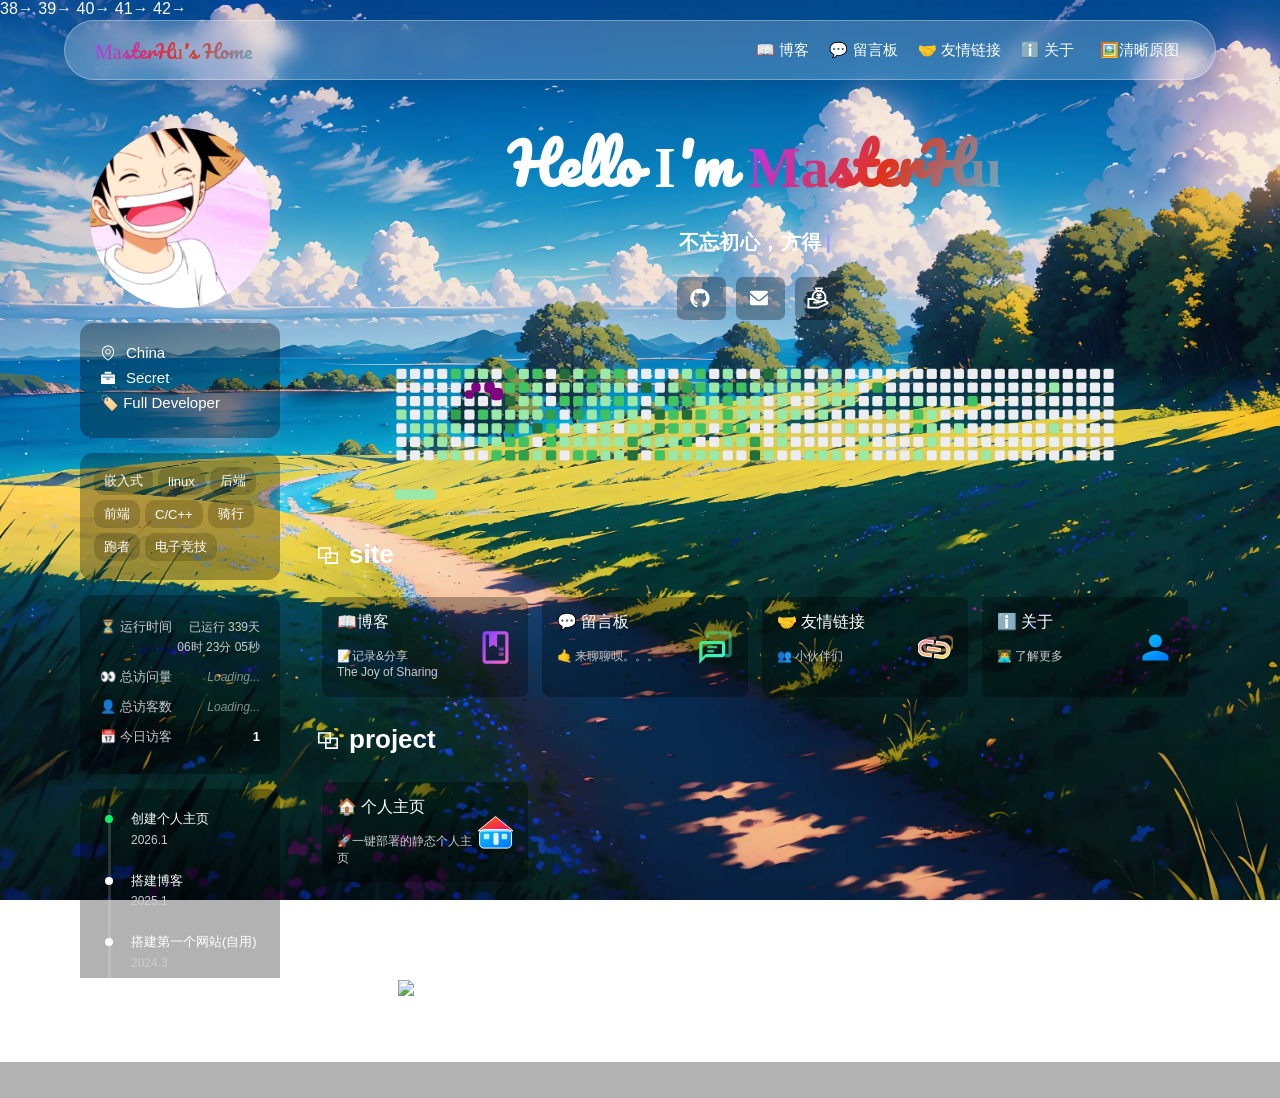
==== commit f37d94e0: "20260118: upodate css Signed-off-by: masterhublog <masterhublog@google.com>" ====
--- a/index.html
+++ b/index.html
@@ -34,9 +34,11 @@
 	<!-- Preconnect for Fonts -->
 	<link rel="preconnect" href="https://fonts.googleapis.com">
 	<link rel="preconnect" href="https://fonts.gstatic.com" crossorigin>
-
-	<!-- Preload Critical Resources -->
-	<link rel="preload" as="image" href="./static/img/avatar.gif">
+38→	<!-- Preload Critical Resources -->
+39→	<link rel="preload" as="image" href="./static/img/avatar.gif">
+40→	<link rel="preload" as="image" href="./static/img/background.webp">
+41→	<link rel="preload" as="image" href="./static/img/background-wap.webp" media="(max-width: 800px)">
+42→
 
 	<!-- [CUSTOMIZE]: Open Graph / Facebook Meta Tags -->
 	<!-- Replace content with your own site information -->
--- a/static/css/style.css
+++ b/static/css/style.css
@@ -235,14 +235,19 @@
   transition: all 0.3s ease;
   font-size: 15px;
   color: var(--main-text-color);
-  border: 1px solid transparent;
   text-decoration: none;
+  white-space: nowrap;
 }
 
 .nav-theme-toggle:hover {
   color: var(--purple-text-color);
   transform: scale(1.1);
   text-shadow: 0 0 6px rgba(116, 123, 255, 0.4);
+}
+
+.nav-theme-toggle:focus-visible {
+  outline: 2px solid var(--purple-text-color);
+  outline-offset: 2px;
 }
 
 .nav-burger {
@@ -945,7 +950,7 @@
   padding: 4px 10px;
   border-radius: 999px;
   background: rgba(0, 0, 0, 0.4);
-  color: var(--main-text-color);
+  color: #ffffff;
   font-size: 11px;
   backdrop-filter: blur(6px);
   -webkit-backdrop-filter: blur(6px);
--- a/static/css/mobile.css
+++ b/static/css/mobile.css
@@ -94,6 +94,13 @@
     white-space: nowrap;
   }
 
+  .nav-theme-toggle {
+    border: none;
+    background: transparent;
+    backdrop-filter: none;
+    -webkit-backdrop-filter: none;
+  }
+
   .nav-active li {
     opacity: 1;
     animation: navLinkFade 0.3s ease forwards;
--- a/static/css/theme.css
+++ b/static/css/theme.css
@@ -32,6 +32,9 @@
   --timeline-line-color: rgba(255, 255, 255, 0.15); /* 时间线竖线颜色 */
   --fill: #ffffff; /* svg填充 */
 
+  --modal-bg-color: rgba(20, 20, 20, 0.6);
+  --modal-main-bg: rgba(18, 18, 18, 0.96);
+
   /* Z-Index Layers */
   --z-negative: -1;
   --z-normal: 1;
@@ -64,6 +67,8 @@
   --nav-bg-color: rgba(0, 0, 0, 0.2);
   --nav-border-color: rgba(255, 255, 255, 0.1);
   --timeline-line-color: rgba(255, 255, 255, 0.1);
+  --modal-bg-color: rgba(0, 0, 0, 0.65);
+  --modal-main-bg: rgba(10, 10, 10, 0.98);
 }
 
 /* fresh theme */
@@ -82,6 +87,8 @@
   --nav-border-color: rgba(0, 0, 0, 0.05);
   --nav-shadow: 0 8px 32px 0 rgba(31, 38, 135, 0.1);
   --timeline-line-color: rgba(0, 0, 0, 0.1);
+  --modal-bg-color: rgba(0, 0, 0, 0.25);
+  --modal-main-bg: rgba(255, 255, 255, 0.96);
 }
 
 /* blur theme */
@@ -96,6 +103,8 @@
   --nav-bg-color: rgba(0, 0, 0, 0.2);
   --nav-border-color: rgba(255, 255, 255, 0.1);
   --timeline-line-color: rgba(255, 255, 255, 0.15);
+  --modal-bg-color: rgba(0, 0, 0, 0.65);
+  --modal-main-bg: rgba(10, 10, 10, 0.98);
 }
 
 /* sky theme */
@@ -115,6 +124,8 @@
   --nav-border-color: rgba(255, 255, 255, 0.6);
   --nav-shadow: 0 8px 32px 0 rgba(31, 38, 135, 0.15);
   --timeline-line-color: rgba(74, 144, 226, 0.3);
+  --modal-bg-color: rgba(0, 0, 0, 0.25);
+  --modal-main-bg: rgba(255, 255, 255, 0.96);
 }
 
 /* white theme */
@@ -134,6 +145,8 @@
   --nav-border-color: #eaeaea;
   --nav-shadow: 0 2px 10px rgba(0, 0, 0, 0.05);
   --timeline-line-color: #eaeaea;
+  --modal-bg-color: rgba(0, 0, 0, 0.18);
+  --modal-main-bg: rgba(255, 255, 255, 0.98);
 }
 
 /* dark theme */
@@ -153,6 +166,8 @@
   --nav-border-color: rgba(255, 255, 255, 0.1);
   --nav-shadow: 0 8px 32px 0 rgba(0, 0, 0, 0.5);
   --timeline-line-color: rgba(255, 255, 255, 0.15);
+  --modal-bg-color: rgba(0, 0, 0, 0.75);
+  --modal-main-bg: rgba(10, 10, 10, 0.98);
 }
 
 /* background filter */
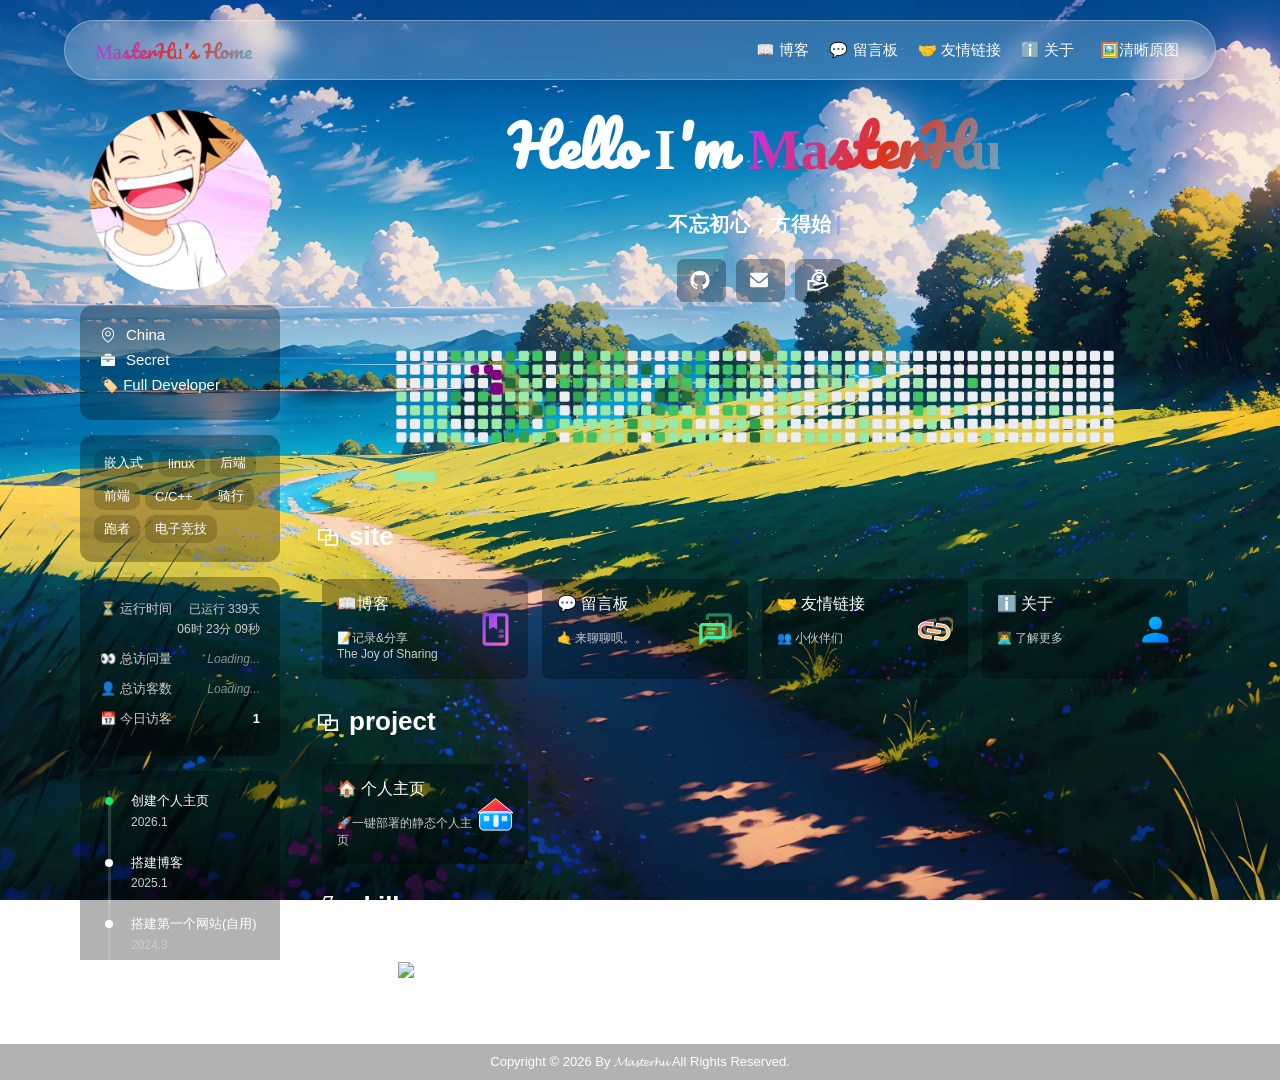
==== commit f2996feb: "chore: clean up homepage markup and refine theme toggle - normalize indentation and spacing in index" ====
--- a/index.html
+++ b/index.html
@@ -34,11 +34,12 @@
 	<!-- Preconnect for Fonts -->
 	<link rel="preconnect" href="https://fonts.googleapis.com">
 	<link rel="preconnect" href="https://fonts.gstatic.com" crossorigin>
-38→	<!-- Preload Critical Resources -->
-39→	<link rel="preload" as="image" href="./static/img/avatar.gif">
-40→	<link rel="preload" as="image" href="./static/img/background.webp">
-41→	<link rel="preload" as="image" href="./static/img/background-wap.webp" media="(max-width: 800px)">
-42→
+	<!-- Preload Critical Resources -->
+	<link rel="preload" as="image" href="./static/img/avatar.gif">
+	<link rel="preload" as="image" href="./static/img/background.webp">
+	<link rel="preload" as="image" href="./static/img/background-wap.webp" media="(max-width: 800px)">
+
+
 
 	<!-- [CUSTOMIZE]: Open Graph / Facebook Meta Tags -->
 	<!-- Replace content with your own site information -->
@@ -249,7 +250,7 @@
 					<div class="hero-greeting">
 						Hello I'm <span class="gradient-text greeting-name">MasterHu</span>
 					</div>
-					<div class="hero-motto" id="hero-motto" aria-label="motto"> </div>
+					<div class="hero-motto" id="hero-motto" aria-label="motto"></div>
 				</div>
 
 				<div class="hero-actions">
@@ -407,8 +408,8 @@
 	</div>
 </body>
 <!-- Optional: WebLive2D Widget (看板娘) -->
- <link rel="stylesheet" href="https://registry.npmmirror.com/weblive2d/latest/files/waifu.css">
- <script async src="https://registry.npmmirror.com/weblive2d/latest/files/js/autoload.js"></script>
+<link rel="stylesheet" href="https://registry.npmmirror.com/weblive2d/latest/files/waifu.css">
+<script async src="https://registry.npmmirror.com/weblive2d/latest/files/js/autoload.js"></script>
 
 <script src="./static/js/script.js"></script>
 
--- a/static/css/style.css
+++ b/static/css/style.css
@@ -5,7 +5,7 @@
  * License: CC BY-NC 4.0
  * ========================================================= */
 
- /* Fonts */
+/* Fonts */
 :root {
   --font-zh: "Noto Sans SC", "Microsoft YaHei", sans-serif;
   --font-en: "Ubuntu-Regular", sans-serif;
@@ -115,8 +115,7 @@
       var(--gradient-accent, #3fd1ff),
       var(--purple-text-color)
     );
-
-animation:
+  animation:
     mh-spin 1s linear infinite,
     mh-progress 2.5s ease-in-out infinite;
 }
@@ -434,10 +433,9 @@
   font-size: 12px;
   font-weight: 500;
   color: var(--item-text-color);
-  
-  white-space: pre-wrap; 
+  white-space: pre-wrap;
   word-break: break-word;
-  overflow: visible; 
+  overflow: visible;
 }
 
 .mh-inline-loading {
@@ -449,12 +447,11 @@
 
 .mh-timeline-list {
   width: 100%;
-
   max-height: 220px;
   font-size: 13px;
   padding-left: 8px;
   scroll-snap-type: y mandatory;
-  overflow-y: scroll; 
+  overflow-y: scroll;
   list-style: none;
   scrollbar-width: none;
 }
@@ -607,15 +604,15 @@
 }
 
 #hero-motto::after {
-    content: '|';
-    animation: blink 1s infinite;
-    margin-left: 4px;
-    color: var(--purple-text-color);
+  content: '|';
+  animation: blink 1s infinite;
+  margin-left: 4px;
+  color: var(--purple-text-color);
 }
 
 @keyframes blink {
-    0%, 100% { opacity: 1; }
-    50% { opacity: 0; }
+  0%, 100% { opacity: 1; }
+  50% { opacity: 0; }
 }
 
 /* Content - Hero Actions (buttons row) */
@@ -902,7 +899,7 @@
   display: flex;
   align-items: center;
   justify-content: center;
-   position: relative;
+  position: relative;
 }
 
 .modal-stack .stack-img {
--- a/static/css/mobile.css
+++ b/static/css/mobile.css
@@ -120,7 +120,7 @@
     z-index: var(--z-nav-burger);
   }
 
- .mh-layout {
+  .mh-layout {
     padding-top: 50px;
     flex-direction: column;
   }
@@ -183,7 +183,7 @@
 
   .mh-site-card:hover .mh-site-content h3,
   .mh-project-card:hover .mh-project-content h3 {
-    font-size: 18px; 
+    font-size: 18px;
   }
 
   .mh-site-card:hover,
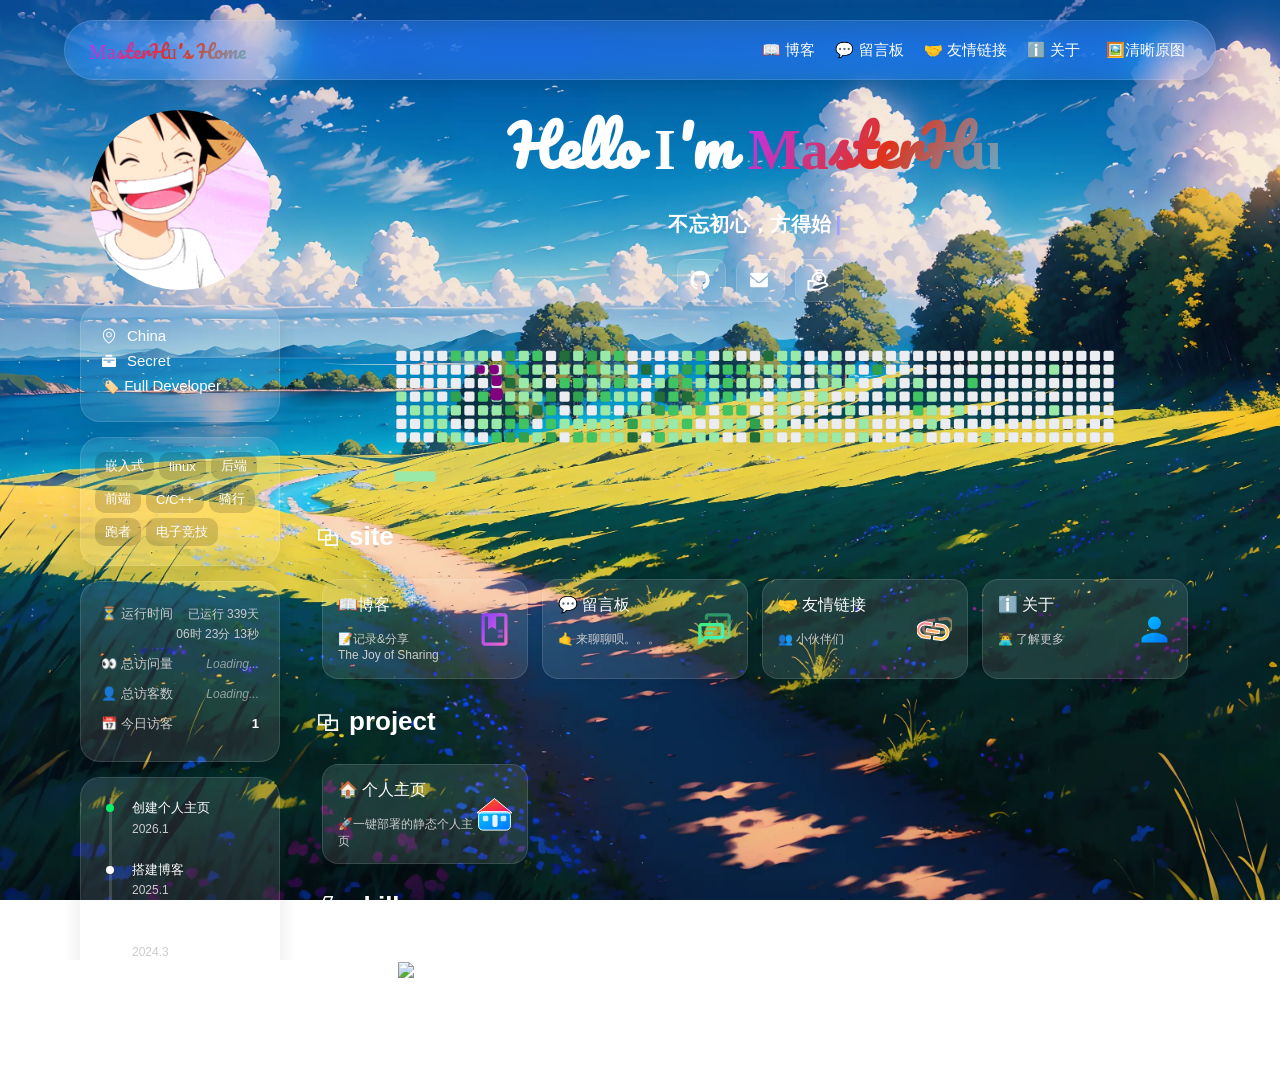
==== commit 2056f104: "update: 20260124 Signed-off-by: masterhublog <masterhublog@google.com>" ====
--- a/index.html
+++ b/index.html
@@ -1,425 +1,426 @@
-<!--
-  Project: MasterHu Personal Homepage
-  Author: MasterHu
-  Website: https://masterhu.com.cn
-  Repository: https://github.com/masterhublog/homepage
-
-  License: CC BY-NC 4.0
-  You may reuse this project for personal use,
-  but attribution is REQUIRED and commercial use is NOT allowed.
--->
+<!-- =========================================================
+ * MasterHu Homepage
+ * Author: MasterHu
+ * Website: https://masterhu.com.cn
+ * License: CC BY-NC 4.0
+ * ========================================================= -->
 
 <!DOCTYPE html>
 <html lang="zh-CN" data-site="masterhu.com.cn">
 
 <head>
-	<meta charset="UTF-8">
-	<meta http-equiv="X-UA-Compatible" content="IE=edge">
-	<meta name="viewport" content="width=device-width, initial-scale=1.0, maximum-scale=5.0, user-scalable=yes">
-
-	<!-- Primary Meta Tags -->
-	<title>𝓜𝓪𝓼𝓽𝓮𝓻𝓱𝓾 | 个人主页</title>
-	<meta name="title" content="MasterHu | 个人主页">
-	<meta name="description" content="MasterHu 的个人主页 - 记录、分享、成长。让每一次技术探索和生活感悟都有迹可循。">
-	<meta name="keywords" content="masterhu,开发者,masterhu主页,masterhu homepage,个人主页,技术博客,开源项目,前端开发,后端开发,嵌入式开发">
-	<meta name="author" content="MasterHu">
-	<meta name="generator" content="MasterHu Homepage Template v1.0.0">
-	<meta name="theme-color" content="#667eea">
-	<meta name="robots" content="index,follow">
-	<meta name="googlebot" content="index,follow">
-	<meta name="language" content="zh-CN">
-	<meta name="revisit-after" content="7 days">
-	<link rel="canonical" href="https://masterhu.com.cn/">
-
-	<!-- Preconnect for Fonts -->
-	<link rel="preconnect" href="https://fonts.googleapis.com">
-	<link rel="preconnect" href="https://fonts.gstatic.com" crossorigin>
-	<!-- Preload Critical Resources -->
-	<link rel="preload" as="image" href="./static/img/avatar.gif">
-	<link rel="preload" as="image" href="./static/img/background.webp">
-	<link rel="preload" as="image" href="./static/img/background-wap.webp" media="(max-width: 800px)">
-
-
-
-	<!-- [CUSTOMIZE]: Open Graph / Facebook Meta Tags -->
-	<!-- Replace content with your own site information -->
-	<meta property="og:type" content="website">
-	<meta property="og:url" content="https://masterhu.com.cn/">
-	<meta property="og:title" content="MasterHu | 个人主页">
-	<meta property="og:description" content="探索技术与艺术的边界，记录我的数字旅程。">
-	<meta property="og:image" content="https://masterhu.com.cn/static/img/avatar.gif">
-	<meta property="og:image:alt" content="MasterHu Avatar">
-	<meta property="og:site_name" content="MasterHu Homepage">
-	<meta property="og:locale" content="zh_CN">
-
-	<!-- Twitter -->
-	<meta property="twitter:card" content="summary_large_image">
-	<meta property="twitter:url" content="https://masterhu.com.cn/">
-	<meta property="twitter:title" content="MasterHu | 个人主页">
-	<meta property="twitter:description" content="探索技术与艺术的边界，记录我的数字旅程。">
-	<meta property="twitter:image" content="https://masterhu.com.cn/static/img/avatar.gif">
-	<meta property="twitter:creator" content="@masterhu">
-	<meta property="twitter:site" content="@masterhu">
-
-	<!-- [CUSTOMIZE]: Additional SEO Meta Tags -->
-	<meta name="application-name" content="MasterHu Homepage">
-	<meta name="apple-mobile-web-app-title" content="MasterHu">
-	<meta name="apple-mobile-web-app-capable" content="yes">
-	<meta name="apple-mobile-web-app-status-bar-style" content="default">
-	<meta name="mobile-web-app-capable" content="yes">
-	<meta name="msapplication-TileColor" content="#667eea">
-	<meta name="msapplication-config" content="/browserconfig.xml">
-
-	<!-- [CUSTOMIZE]: JSON-LD Structured Data -->
-	<!-- Modify this section to match your personal profile -->
-	<script type="application/ld+json">
-	{
-		"@context": "https://schema.org",
-		"@type": "Person",
-		"name": "MasterHu",
-		"url": "https://masterhu.com.cn",
-		"sameAs": [
-			"https://github.com/masterhublog",
-			"https://blog.masterhu.com.cn"
-		],
-		"jobTitle": "Full Stack Developer",
-		"worksFor": {
-			"@type": "Organization",
-			"name": "Freelance"
-		},
-		"knowsAbout": ["HTML", "CSS", "JavaScript", "React", "Vue", "Node.js", "Python", "Go", "C/C++", "Linux", "Docker"],
-		"image": "https://masterhu.com.cn/static/img/avatar.gif"
-	}
-	</script>
-
-	<!-- Favicon -->
-	<link rel="icon" type="image/x-icon" href="./static/img/favicon.ico">
-	<link rel="apple-touch-icon" href="./static/img/avatar.gif">
-
-	<!-- Stylesheets -->
-	<link rel="stylesheet" href="./static/css/style.css">
-	<link rel="stylesheet" href="./static/css/mobile.css">
-	<link rel="stylesheet" href="./static/css/theme.css">
+  <meta charset="UTF-8">
+  <meta http-equiv="X-UA-Compatible" content="IE=edge">
+  <meta name="viewport" content="width=device-width, initial-scale=1.0, maximum-scale=5.0, user-scalable=yes">
+
+  <!-- Primary Meta Tags -->
+  <title>𝓜𝓪𝓼𝓽𝓮𝓻𝓱𝓾 | 个人主页</title>
+  <meta name="title" content="MasterHu | 个人主页">
+  <meta name="description" content="MasterHu 的个人主页 - 记录、分享、成长。让每一次技术探索和生活感悟都有迹可循。">
+  <meta name="keywords" content="masterhu,开发者,masterhu主页,masterhu homepage,个人主页,技术博客,开源项目,前端开发,后端开发,嵌入式开发">
+  <meta name="author" content="MasterHu">
+  <meta name="generator" content="MasterHu Homepage Template v1.0.0">
+  <meta name="theme-color" content="#667eea">
+  <meta name="robots" content="index,follow">
+  <meta name="googlebot" content="index,follow">
+  <meta name="language" content="zh-CN">
+  <meta name="revisit-after" content="7 days">
+  <link rel="canonical" href="https://masterhu.com.cn/">
+
+  <!-- Preconnect for Fonts -->
+  <link rel="preconnect" href="https://fonts.googleapis.com">
+  <link rel="preconnect" href="https://fonts.gstatic.com" crossorigin>
+  <!-- Preload Critical Resources -->
+  <link rel="preload" as="image" href="./static/img/avatar.gif">
+  <link rel="preload" as="image" href="./static/img/background.webp">
+  <link rel="preload" as="image" href="./static/img/background-wap.webp" media="(max-width: 800px)">
+  <link rel="preload" href="./static/fonts/Pacifico-Regular.ttf" as="font" type="font/ttf" crossorigin>
+
+  <!-- [CUSTOMIZE]: Open Graph / Facebook Meta Tags -->
+  <!-- Replace content with your own site information -->
+  <meta property="og:type" content="website">
+  <meta property="og:url" content="https://masterhu.com.cn/">
+  <meta property="og:title" content="MasterHu | 个人主页">
+  <meta property="og:description" content="探索技术与艺术的边界，记录我的数字旅程。">
+  <meta property="og:image" content="https://masterhu.com.cn/static/img/avatar.gif">
+  <meta property="og:image:alt" content="MasterHu Avatar">
+  <meta property="og:site_name" content="MasterHu Homepage">
+  <meta property="og:locale" content="zh_CN">
+
+  <!-- Twitter -->
+  <meta property="twitter:card" content="summary_large_image">
+  <meta property="twitter:url" content="https://masterhu.com.cn/">
+  <meta property="twitter:title" content="MasterHu | 个人主页">
+  <meta property="twitter:description" content="探索技术与艺术的边界，记录我的数字旅程。">
+  <meta property="twitter:image" content="https://masterhu.com.cn/static/img/avatar.gif">
+  <meta property="twitter:creator" content="@masterhu">
+  <meta property="twitter:site" content="@masterhu">
+
+  <!-- [CUSTOMIZE]: Additional SEO Meta Tags -->
+  <meta name="application-name" content="MasterHu Homepage">
+  <meta name="apple-mobile-web-app-title" content="MasterHu">
+  <meta name="apple-mobile-web-app-capable" content="yes">
+  <meta name="apple-mobile-web-app-status-bar-style" content="default">
+  <meta name="mobile-web-app-capable" content="yes">
+  <meta name="msapplication-TileColor" content="#667eea">
+  <meta name="msapplication-config" content="/browserconfig.xml">
+
+  <!-- [CUSTOMIZE]: JSON-LD Structured Data -->
+  <!-- Modify this section to match your personal profile -->
+  <script type="application/ld+json">
+  {
+    "@context": "https://schema.org",
+    "@type": "Person",
+    "name": "MasterHu",
+    "url": "https://masterhu.com.cn",
+    "sameAs": [
+      "https://github.com/masterhublog",
+      "https://blog.masterhu.com.cn"
+    ],
+    "jobTitle": "Full Stack Developer",
+    "worksFor": {
+      "@type": "Organization",
+      "name": "Freelance"
+    },
+    "knowsAbout": ["HTML", "CSS", "JavaScript", "React", "Vue", "Node.js", "Python", "Go", "C/C++", "Linux", "Docker"],
+    "image": "https://masterhu.com.cn/static/img/avatar.gif"
+  }
+  </script>
+
+  <!-- Favicon -->
+  <link rel="icon" type="image/x-icon" href="./static/img/favicon.ico">
+  <link rel="apple-touch-icon" href="./static/img/avatar.gif">
+
+  <!-- Stylesheets -->
+  <link rel="stylesheet" href="./static/css/style.css">
+  <link rel="stylesheet" href="./static/css/mobile.css">
+  <link rel="stylesheet" href="./static/css/theme.css">
 </head>
 
 <body data-author="masterhu" data-project="homepage" data-license="CC-BY-NC-4.0">
-	<!-- Loading Screen -->
-	<div class="mh-loading" role="status" aria-label="页面加载中">
-		<div class="mh-loading-spinner"></div>
-	</div>
-
-	<!-- Navigation Bar -->
-	<nav class="mh-nav">
-		<div class="nav-container">
-			<span class="gradient-text">MasterHu's Home</span>
-			<ul class="nav-links" aria-hidden="true">
-				<li>
-					<a href="https://blog.masterhu.com.cn" target="_blank" rel="noopener noreferrer">📖 博客</a>
-				</li>
-				<li>
-					<a href="https://blog.masterhu.com.cn/message" target="_blank" rel="noopener noreferrer">💬 留言板</a>
-				</li>
-				<li>
-					<a href="https://blog.masterhu.com.cn/friends" target="_blank" rel="noopener noreferrer">🤝 友情链接</a>
-				</li>
-				<li>
-					<a href="https://blog.masterhu.com.cn/about" target="_blank" rel="noopener noreferrer">ℹ️ 关于</a>
-				</li>
-				<li>
-					<button class="nav-theme-toggle" aria-label="Toggle theme">
-						🖼️清晰原图
-					</button>
-				</li>
-			</ul>
-			<div class="nav-burger" aria-label="Toggle navigation" aria-expanded="false" role="button" tabindex="0">
-				<div class="line1"></div>
-				<div class="line2"></div>
-				<div class="line3"></div>
-			</div>
-		</div>
-	</nav>
-
-	<!-- Background Filter Overlay -->
-	<div class="mh-bg-filter" aria-hidden="true"></div>
-
-	<!-- Main Layout -->
-	<main class="mh-layout">
-		<!-- Left Sidebar -->
-		<aside class="mh-sidebar mh-sidebar--left">
-			<div class="mh-avatar" style="background-image: url(./static/img/avatar.gif)" role="img"
-				aria-label="MasterHu Avatar">
-			</div>
-			<div class="mh-sidebar-section mh-bio">
-				<div class="mh-bio-item">
-					<svg t="1705773709627" class="icon" viewBox="0 0 1024 1024" version="1.1"
-						xmlns="http://www.w3.org/2000/svg" p-id="1478" aria-label="Location: China">
-						<path
-							d="M512 249.976471c-99.388235 0-180.705882 81.317647-180.705882 180.705882s81.317647 180.705882 180.705882 180.705882 180.705882-81.317647 180.705882-180.705882-81.317647-180.705882-180.705882-180.705882z m0 301.17647c-66.258824 0-120.470588-54.211765-120.470588-120.470588s54.211765-120.470588 120.470588-120.470588 120.470588 54.211765 120.470588 120.470588-54.211765 120.470588-120.470588 120.470588z"
-							p-id="1479"></path>
-						<path
-							d="M512 39.152941c-216.847059 0-391.529412 174.682353-391.529412 391.529412 0 349.364706 391.529412 572.235294 391.529412 572.235294s391.529412-222.870588 391.529412-572.235294c0-216.847059-174.682353-391.529412-391.529412-391.529412z m0 891.482353C424.658824 873.411765 180.705882 686.682353 180.705882 430.682353c0-183.717647 147.576471-331.294118 331.294118-331.294118s331.294118 147.576471 331.294118 331.294118c0 256-243.952941 442.729412-331.294118 499.952941z"
-							p-id="1480"></path>
-					</svg>China
-				</div>
-				<div class="mh-bio-item">
-					<svg t="1705773906032" class="icon" viewBox="0 0 1024 1024" version="1.1"
-						xmlns="http://www.w3.org/2000/svg" p-id="2474" aria-label="Identity: Private">
-						<path
-							d="M729.6 234.666667H294.4V157.866667a51.2 51.2 0 0 1 51.2-51.2h332.8a51.2 51.2 0 0 1 51.2 51.2v76.8z m179.2 51.2a51.2 51.2 0 0 1 51.2 51.2v512a51.2 51.2 0 0 1-51.2 51.2H115.2a51.2 51.2 0 0 1-51.2-51.2v-512a51.2 51.2 0 0 1 51.2-51.2h793.557333z m-768 172.032c0 16.384 13.312 29.696 29.696 29.696h683.008a29.696 29.696 0 1 0 0-59.392H170.410667a29.696 29.696 0 0 0-29.696 29.696z m252.416 118.784c0 16.384 13.312 29.696 29.696 29.696h178.176a29.696 29.696 0 1 0 0-59.392H422.912a29.738667 29.738667 0 0 0-29.696 29.696z"
-							p-id="2475"></path>
-					</svg>Secret
-				</div>
-				<div class="mh-bio-item">🏷️ Full Developer</div>
-			</div>
-			<div class="mh-sidebar-section mh-tags">
-				<div class="mh-tags-item">嵌入式</div>
-				<div class="mh-tags-item">linux</div>
-				<div class="mh-tags-item">后端</div>
-				<div class="mh-tags-item">前端</div>
-				<div class="mh-tags-item">C/C++</div>
-				<div class="mh-tags-item">骑行</div>
-				<div class="mh-tags-item">跑者</div>
-				<div class="mh-tags-item">电子竞技</div>
-			</div>
-			<div class="mh-sidebar-section mh-status">
-				<div class="mh-status-item mh-status-item--uptime">
-					<div class="mh-status-title">⏳ 运行时间</div>
-					<div class="mh-status-text mh-status-text--uptime" id="run-time"></div>
-				</div>
-				<div class="mh-status-item">
-					<div class="mh-status-title">👀 总访问量</div>
-					<div class="mh-status-text">
-						<span id="busuanzi_value_site_pv"><i class="mh-inline-loading">Loading...</i></span>
-					</div>
-				</div>
-				<div class="mh-status-item">
-					<div class="mh-status-title">👤 总访客数</div>
-					<div class="mh-status-text">
-						<span id="busuanzi_value_site_uv"><i class="mh-inline-loading">Loading...</i></span>
-					</div>
-				</div>
-				<div class="mh-status-item">
-					<div class="mh-status-title">📅 今日访客</div>
-					<div class="mh-status-text">
-						<span id="mh-today-visitors"><i class="mh-inline-loading">Loading...</i></span>
-					</div>
-				</div>
-			</div>
-			<div class="mh-sidebar-section mh-timeline">
-				<ul class="mh-timeline-list">
-					<li class="mh-timeline-item">
-						<div class="mh-timeline-dot"></div>
-						<div class="mh-timeline-text">创建个人主页</div>
-						<div class="mh-timeline-date">2026.1</div>
-					</li>
-					<li class="mh-timeline-item">
-						<div class="mh-timeline-dot"></div>
-						<div class="mh-timeline-text">搭建博客</div>
-						<div class="mh-timeline-date">2025.1</div>
-					</li>
-					<li class="mh-timeline-item">
-						<div class="mh-timeline-dot"></div>
-						<div class="mh-timeline-text">搭建第一个网站(自用)</div>
-						<div class="mh-timeline-date">2024.3</div>
-					</li>
-					<li class="mh-timeline-item">
-						<div class="mh-timeline-dot"></div>
-						<div class="mh-timeline-text">注册域名 masterhu.com.cn</div>
-						<div class="mh-timeline-date">2024.1</div>
-					</li>
-					<li class="mh-timeline-item mh-timeline-item--more">
-						<div class="mh-timeline-dot"></div>
-						<div class="mh-timeline-text">...</div>
-						<div class="mh-timeline-date">...</div>
-					</li>
-					<li class="mh-timeline-item">
-						<div class="mh-timeline-dot"></div>
-						<div class="mh-timeline-text">第一篇博客</div>
-						<div class="mh-timeline-date">2020.2</div>
-					</li>
-				</ul>
-			</div>
-		</aside>
-		<div class="mh-content">
-			<header class="hero-section">
-				<div class="avatar-mobile">
-					<img src="./static/img/avatar.gif" alt="MasterHu Avatar" width="120" height="120" loading="lazy" />
-				</div>
-
-				<div class="hero-intro">
-					<div class="hero-greeting">
-						Hello I'm <span class="gradient-text greeting-name">MasterHu</span>
-					</div>
-					<div class="hero-motto" id="hero-motto" aria-label="motto"></div>
-				</div>
-
-				<div class="hero-actions">
-					<a class="hero-actions-item" href="https://github.com/masterhublog" target="_blank" rel="noopener noreferrer">
-						<svg t="1704870335945" class="icon" viewBox="0 0 1024 1024" version="1.1"
-							xmlns="http://www.w3.org/2000/svg" p-id="2487" aria-label="Github Profile">
-							<path
-								d="M511.6 76.3C264.3 76.2 64 276.4 64 523.5 64 718.9 189.3 885 363.8 946c23.5 5.9 19.9-10.8 19.9-22.2v-77.5c-135.7 15.9-141.2-73.9-150.3-88.9C215 726 171.5 718 184.5 703c30.9-15.9 62.4 4 98.9 57.9 26.4 39.1 77.9 32.5 104 26 5.7-23.5 17.9-44.5 34.7-60.8-140.6-25.2-199.2-111-199.2-213 0-49.5 16.3-95 48.3-131.7-20.4-60.5 1.9-112.3 4.9-120 58.1-5.2 118.5 41.6 123.2 45.3 33-8.9 70.7-13.6 112.9-13.6 42.4 0 80.2 4.9 113.5 13.9 11.3-8.6 67.3-48.8 121.3-43.9 2.9 7.7 24.7 58.3 5.5 118 32.4 36.8 48.9 82.7 48.9 132.3 0 102.2-59 188.1-200 212.9 23.5 23.2 38.1 55.4 38.1 91v112.5c0.8 9 0 17.9 15 17.9 177.1-59.7 304.6-227 304.6-424.1 0-247.2-200.4-447.3-447.5-447.3z"
-								p-id="2488"></path>
-						</svg>
-						<div class="hero-actions-item-tip">Github</div>
-					</a>
-					<a class="hero-actions-item" href="mailto:i@masterhu.com.cn">
-						<svg t="1704870588438" class="icon" viewBox="0 0 1024 1024" version="1.1"
-							xmlns="http://www.w3.org/2000/svg" p-id="3174" aria-label="Email Contact">
-							<path
-								d="M926.47619 355.644952V780.190476a73.142857 73.142857 0 0 1-73.142857 73.142857H170.666667a73.142857 73.142857 0 0 1-73.142857-73.142857V355.644952l304.103619 257.828572a170.666667 170.666667 0 0 0 220.745142 0L926.47619 355.644952zM853.333333 170.666667a74.044952 74.044952 0 0 1 26.087619 4.778666 72.704 72.704 0 0 1 30.622477 22.186667 73.508571 73.508571 0 0 1 10.678857 17.67619c3.169524 7.509333 5.12 15.652571 5.607619 24.210286L926.47619 243.809524v24.380952L559.469714 581.241905a73.142857 73.142857 0 0 1-91.306666 2.901333l-3.632762-2.925714L97.52381 268.190476v-24.380952a72.899048 72.899048 0 0 1 40.155428-65.292191A72.97219 72.97219 0 0 1 170.666667 170.666667h682.666666z"
-								p-id="3175"></path>
-						</svg>
-						<div class="hero-actions-item-tip">Mail</div>
-					</a>
-					<a class="hero-actions-item" onclick="openModal('./static/img/reward.webp')"
-						href="javascript:void(0)">
-						<svg t="1705247464964" class="icon" viewBox="0 0 1024 1024" version="1.1"
-							xmlns="http://www.w3.org/2000/svg" p-id="4987" aria-label="Sponsor/Donate">
-							<path
-								d="M995.575172 725.451034c-12.358621-26.835862-38.488276-64.794483-92.689655-94.27862-62.146207-33.721379-136.297931-40.96-208.860689-20.303448l-99.928276 28.424827-279.304828-126.057931H22.775172v489.401379h509.704828l432.375172-195.266207c15.006897-6.708966 26.835862-19.42069 32.662069-34.957241 5.649655-15.36 4.943448-31.955862-1.942069-46.962759z m-482.162758 188.910345H111.051034V601.688276h184.673104l166.664828 75.387586-3.354483 0.882759h-170.372414v88.275862H471.393103l246.819311-70.267586c49.434483-14.124138 101.517241-9.357241 142.653793 12.888275 18.184828 9.886897 30.72 20.833103 39.371034 30.896552l-386.824827 174.609655z"
-								p-id="4988"></path>
-							<path
-								d="M695.437241 163.486897l58.615173-142.30069h-397.24138l66.736552 143.36c-121.82069 53.142069-207.095172 174.433103-207.095172 315.674483 0 28.601379 3.531034 57.202759 10.593103 84.744827l85.627586-21.715862c-5.12-20.48-7.768276-41.666207-7.768275-63.028965 0-141.241379 114.758621-256 256-256s256 114.758621 256 256c0 51.023448-14.830345 100.104828-43.078621 142.300689l73.268965 49.08138c37.958621-56.673103 58.085517-122.88 58.085518-191.382069-0.176552-141.947586-86.686897-264.121379-209.743449-316.733793zM467.508966 91.983448h180.965517l-21.009655 50.846897a348.16 348.16 0 0 0-66.913104-6.708966c-23.834483 0-46.962759 2.471724-69.384827 7.062069l-23.657931-51.2z"
-								p-id="4989"></path>
-							<path
-								d="M683.431724 427.431724v-70.62069h-38.311724l30.190345-30.190344-49.964138-49.964138-62.49931 62.49931h-6.002759L494.344828 276.656552l-49.787587 49.964138 30.013793 30.190344h-38.311724v70.62069h88.275862v35.310345h-88.275862v70.62069h88.275862v52.965517h70.62069v-52.965517h88.275862v-70.62069h-88.275862v-35.310345z"
-								p-id="4990"></path>
-						</svg>
-						<div class="hero-actions-item-tip sponsor-link">赞助</div>
-					</a>
-				</div>
-
-				<div class="snake">
-					<img id="snake-img" src="./static/svg/snake-Light.svg" alt="Snake Contribution Graph" loading="lazy" />
-				</div>
-			</header>
-
-			<section class="mh-sections">
-				<div class="mh-sections-title">
-					<svg t="1705257422086" class="icon" viewBox="0 0 1024 1024" version="1.1"
-						xmlns="http://www.w3.org/2000/svg" p-id="1891">
-						<path
-							d="M629.333333 202.666667v213.333333h277.333334v448h-512v-213.333333h-277.333334v-448h512z m213.333334 277.333333h-213.333334v170.666667h-170.666666v149.333333h384v-320z m-277.333334-213.333333h-384v320h213.333334v-170.666667h170.666666v-149.333333z m0 213.333333h-106.666666v106.666667h106.666666v-106.666667z"
-							p-id="1892"></path>
-					</svg>site
-				</div>
-
-				<div class="mh-site-grid">
-					<a class="mh-site-card" target="_blank" href="https://blog.masterhu.com.cn" rel="noopener noreferrer">
-						<div class="mh-site-content">
-							<h3>📖博客</h3>
-							<p>📝记录&分享<br> The Joy of Sharing</p>
-						</div>
-						<div class="mh-site-icon">
-							<img src="./static/svg/blog.svg" alt="Blog Icon" loading="lazy" />
-						</div>
-					</a>
-					<a class="mh-site-card" target="_blank" href="https://blog.masterhu.com.cn/message" rel="noopener noreferrer">
-						<div class="mh-site-content">
-							<h3>💬 留言板</h3>
-							<p>🤙 来聊聊呗。。。</p>
-						</div>
-						<div class="mh-site-icon">
-							<img src="./static/svg/message.svg" alt="Message Icon" loading="lazy" />
-						</div>
-					</a>
-					<a class="mh-site-card" target="_blank" href="https://blog.masterhu.com.cn/friends" rel="noopener noreferrer">
-						<div class="mh-site-content">
-							<h3>🤝 友情链接</h3>
-							<p>👥 小伙伴们</p>
-						</div>
-						<div class="mh-site-icon">
-							<img src="./static/svg/friends.svg" alt="Friends" loading="lazy" />
-						</div>
-					</a>
-					<a class="mh-site-card" target="_blank" href="https://blog.masterhu.com.cn/about" rel="noopener noreferrer">
-						<div class="mh-site-content">
-							<h3>ℹ️ 关于</h3>
-							<p>👨‍💻 了解更多</p>
-						</div>
-						<div class="mh-site-icon">
-							<img src="./static/svg/about.svg" alt="About" loading="lazy" />
-						</div>
-					</a>
-				</div>
-				<div class="mh-sections-title">
-					<svg t="1705257422086" class="icon" viewBox="0 0 1024 1024" version="1.1"
-						xmlns="http://www.w3.org/2000/svg" p-id="1891">
-						<path
-							d="M629.333333 202.666667v213.333333h277.333334v448h-512v-213.333333h-277.333334v-448h512z m213.333334 277.333333h-213.333334v170.666667h-170.666666v149.333333h384v-320z m-277.333334-213.333333h-384v320h213.333334v-170.666667h170.666666v-149.333333z m0 213.333333h-106.666666v106.666667h106.666666v-106.666667z"
-							p-id="1892"></path>
-					</svg>project
-				</div>
-
-				<div class="mh-project-grid">
-					<a class="mh-project-card" target="_blank" href="https://github.com/masterhublog/homepage" rel="noopener noreferrer">
-						<div class="mh-project-content">
-							<h3>🏠 个人主页</h3>
-							<p>🚀一键部署的静态个人主页</p>
-						</div>
-						<div class="mh-project-icon">
-							<img src="./static/svg/homepage.svg" alt="Homepage" loading="lazy" />
-						</div>
-					</a>
-				</div>
-
-				<div class="mh-sections-title">
-					<svg t="1705257823317" class="icon" viewBox="0 0 1024 1024" version="1.1"
-						xmlns="http://www.w3.org/2000/svg" p-id="7833">
-						<path
-							d="M395.765333 586.570667h-171.733333c-22.421333 0-37.888-22.442667-29.909333-43.381334L364.768 95.274667A32 32 0 0 1 394.666667 74.666667h287.957333c22.72 0 38.208 23.018667 29.632 44.064l-99.36 243.882666h187.050667c27.509333 0 42.186667 32.426667 24.042666 53.098667l-458.602666 522.56c-22.293333 25.408-63.626667 3.392-54.976-29.28l85.354666-322.421333zM416.714667 138.666667L270.453333 522.581333h166.869334a32 32 0 0 1 30.933333 40.181334l-61.130667 230.954666 322.176-367.114666H565.312c-22.72 0-38.208-23.018667-29.632-44.064l99.36-243.882667H416.714667z"
-							p-id="7834"></path>
-					</svg>
-					skills
-				</div>
-				<div class="mh-skills">
-					<img id="skill-pc"
-						src="https://skillicons.dev/icons?i=html,css,js,ts,react,vue,nodejs,python,go,c,cpp,linux,docker,git,github,postman,vscode,markdown,photoshop,bash&perline=16"
-						alt="Technical Skills Icons" width="960" height="64" loading="lazy" srcset="" />
-					<img id="skill-mobile"
-						src="https://skillicons.dev/icons?i=html,css,js,ts,react,vue,nodejs,python,go,c,cpp,linux,docker,git,github,postman,vscode,markdown,photoshop,bash&perline=8"
-						alt="Technical Skills Icons" width="360" height="128" loading="lazy" srcset="" />
-				</div>
-			</section>
-		</div>
-	</main>
-
-	<!-- footer -->
-	<footer>
-		Copyright &copy; <time datetime="2026">2026</time> By <a href="https://masterhu.com.cn/"> 𝓜𝓪𝓼𝓽𝓮𝓻𝓱𝓾
-		</a>All Rights Reserved.
-	</footer>
-
-	<!-- Modal for Images -->
-	<div class="mh-modal" role="dialog" aria-modal="true" aria-hidden="true">
-		<div class="modal-main">
-			<div class="modal-stack">
-				<div class="modal-hint">⟵ 左右滑动切换 ⟶</div>
-				<div class="modal-stack-inner">
-					<div class="modal-arrow modal-arrow-left">‹</div>
-					<img class="stack-img" src="./static/img/alipay.webp" alt="Alipay QR Code" loading="lazy" />
-					<img class="stack-img" src="./static/img/wechat.webp" alt="WeChat QR Code" loading="lazy" />
-					<div class="modal-arrow modal-arrow-right">›</div>
-				</div>
-			</div>
-			<img class="modal-img" src="" alt="Reward QR Code" srcset="" />
-		</div>
-	</div>
+  <!-- Loading Screen -->
+  <div class="mh-loading" role="status" aria-label="页面加载中">
+    <div class="mh-loading-spinner"></div>
+  </div>
+
+  <!-- Navigation Bar -->
+  <nav class="mh-nav">
+    <div class="nav-container">
+      <span class="gradient-text">MasterHu's Home</span>
+      <ul class="nav-links" aria-hidden="true">
+        <li>
+          <a href="https://blog.masterhu.com.cn" target="_blank" rel="noopener noreferrer">📖 博客</a>
+        </li>
+        <li>
+          <a href="https://blog.masterhu.com.cn/message" target="_blank" rel="noopener noreferrer">💬 留言板</a>
+        </li>
+        <li>
+          <a href="https://blog.masterhu.com.cn/friends" target="_blank" rel="noopener noreferrer">🤝 友情链接</a>
+        </li>
+        <li>
+          <a href="https://blog.masterhu.com.cn/about" target="_blank" rel="noopener noreferrer">ℹ️ 关于</a>
+        </li>
+        <li>
+          <button class="nav-theme-toggle" aria-label="Toggle theme">
+            🖼️清晰原图
+          </button>
+        </li>
+      </ul>
+      <div class="nav-burger" aria-label="Toggle navigation" aria-expanded="false" role="button" tabindex="0">
+        <div class="line1"></div>
+        <div class="line2"></div>
+        <div class="line3"></div>
+      </div>
+    </div>
+  </nav>
+
+  <!-- Background Filter Overlay -->
+  <div class="mh-bg-filter" aria-hidden="true"></div>
+
+  <!-- Main Layout -->
+  <main class="mh-layout">
+    <!-- Left Sidebar -->
+    <aside class="mh-sidebar mh-sidebar--left">
+      <div class="mh-avatar" style="background-image: url(./static/img/avatar.gif)" role="img" aria-label="MasterHu Avatar">
+      </div>
+      <div class="mh-sidebar-section mh-bio">
+        <div class="mh-bio-item">
+          <svg class="icon" viewBox="0 0 1024 1024" version="1.1" xmlns="http://www.w3.org/2000/svg" aria-label="Location: China">
+            <path d="M512 249.976471c-99.388235 0-180.705882 81.317647-180.705882 180.705882s81.317647 180.705882 180.705882 180.705882 
+              180.705882-81.317647 180.705882-180.705882-81.317647-180.705882-180.705882-180.705882z m0 301.17647c-66.258824 0-120.470588-54.211765-120.470588-120.470588s54.211765-120.470588 
+              120.470588-120.470588 120.470588 54.211765 120.470588 120.470588-54.211765 120.470588-120.470588 120.470588z">
+            </path>
+            <path d="M512 39.152941c-216.847059 0-391.529412 174.682353-391.529412 391.529412 0 349.364706 391.529412 572.235294 391.529412 572.235294s391.529412-222.870588 
+              391.529412-572.235294c0-216.847059-174.682353-391.529412-391.529412-391.529412z m0 891.482353C424.658824 873.411765 180.705882 686.682353 
+              180.705882 430.682353c0-183.717647 147.576471-331.294118 331.294118-331.294118s331.294118 147.576471 331.294118 331.294118c0 256-243.952941 
+              442.729412-331.294118 499.952941z">
+            </path>
+          </svg>China
+        </div>
+        <div class="mh-bio-item">
+          <svg class="icon" viewBox="0 0 1024 1024" version="1.1" xmlns="http://www.w3.org/2000/svg" aria-label="Identity: Private">
+            <path d="M729.6 234.666667H294.4V157.866667a51.2 51.2 0 0 1 51.2-51.2h332.8a51.2 51.2 0 0 1 51.2 51.2v76.8z 
+              m179.2 51.2a51.2 51.2 0 0 1 51.2 51.2v512a51.2 51.2 0 0 1-51.2 51.2H115.2a51.2 51.2 0 0 1-51.2-51.2v-512a51.2 51.2 0 0 1 51.2-51.2h793.557333z 
+              m-768 172.032c0 16.384 13.312 29.696 29.696 29.696h683.008a29.696 29.696 0 1 0 0-59.392H170.410667a29.696 29.696 0 0 0-29.696 29.696z 
+              m252.416 118.784c0 16.384 13.312 29.696 29.696 29.696h178.176a29.696 29.696 0 1 0 0-59.392H422.912a29.738667 29.738667 0 0 0-29.696 29.696z">
+            </path>
+          </svg>Secret
+        </div>
+        <div class="mh-bio-item">🏷️ Full Developer</div>
+      </div>
+      <div class="mh-sidebar-section mh-tags">
+        <div class="mh-tags-item">嵌入式</div>
+        <div class="mh-tags-item">linux</div>
+        <div class="mh-tags-item">后端</div>
+        <div class="mh-tags-item">前端</div>
+        <div class="mh-tags-item">C/C++</div>
+        <div class="mh-tags-item">骑行</div>
+        <div class="mh-tags-item">跑者</div>
+        <div class="mh-tags-item">电子竞技</div>
+      </div>
+      <div class="mh-sidebar-section mh-status">
+        <div class="mh-status-item mh-status-item--uptime">
+          <div class="mh-status-title">⏳ 运行时间</div>
+          <div class="mh-status-text mh-status-text--uptime" id="run-time"></div>
+        </div>
+        <div class="mh-status-item">
+          <div class="mh-status-title">👀 总访问量</div>
+          <div class="mh-status-text">
+            <span id="busuanzi_value_site_pv"><i class="mh-inline-loading">Loading...</i></span>
+          </div>
+        </div>
+        <div class="mh-status-item">
+          <div class="mh-status-title">👤 总访客数</div>
+          <div class="mh-status-text">
+            <span id="busuanzi_value_site_uv"><i class="mh-inline-loading">Loading...</i></span>
+          </div>
+        </div>
+        <div class="mh-status-item">
+          <div class="mh-status-title">📅 今日访客</div>
+          <div class="mh-status-text">
+            <span id="mh-today-visitors"><i class="mh-inline-loading">Loading...</i></span>
+          </div>
+        </div>
+      </div>
+      <div class="mh-sidebar-section mh-timeline">
+        <ul class="mh-timeline-list">
+          <li class="mh-timeline-item">
+            <div class="mh-timeline-dot"></div>
+            <div class="mh-timeline-text">创建个人主页</div>
+            <div class="mh-timeline-date">2026.1</div>
+          </li>
+          <li class="mh-timeline-item">
+            <div class="mh-timeline-dot"></div>
+            <div class="mh-timeline-text">搭建博客</div>
+            <div class="mh-timeline-date">2025.1</div>
+          </li>
+          <li class="mh-timeline-item">
+            <div class="mh-timeline-dot"></div>
+            <div class="mh-timeline-text">搭建第一个网站(自用)</div>
+            <div class="mh-timeline-date">2024.3</div>
+          </li>
+          <li class="mh-timeline-item">
+            <div class="mh-timeline-dot"></div>
+            <div class="mh-timeline-text">注册域名 masterhu.com.cn</div>
+            <div class="mh-timeline-date">2024.1</div>
+          </li>
+          <li class="mh-timeline-item mh-timeline-item--more">
+            <div class="mh-timeline-dot"></div>
+            <div class="mh-timeline-text">...</div>
+            <div class="mh-timeline-date">...</div>
+          </li>
+          <li class="mh-timeline-item">
+            <div class="mh-timeline-dot"></div>
+            <div class="mh-timeline-text">第一篇博客</div>
+            <div class="mh-timeline-date">2020.2</div>
+          </li>
+        </ul>
+      </div>
+    </aside>
+    <div class="mh-content">
+      <header class="hero-section">
+        <div class="avatar-mobile">
+          <img src="./static/img/avatar.gif" alt="MasterHu Avatar" width="120" height="120" loading="lazy" />
+        </div>
+
+        <div class="hero-intro">
+          <div class="hero-greeting">
+            Hello I'm <span class="gradient-text greeting-name">MasterHu</span>
+          </div>
+          <div class="hero-motto" id="hero-motto" aria-label="motto"></div>
+        </div>
+
+        <div class="hero-actions">
+          <a class="hero-actions-item" href="https://github.com/masterhublog" target="_blank" rel="noopener noreferrer">
+            <svg class="icon" viewBox="0 0 1024 1024" version="1.1" xmlns="http://www.w3.org/2000/svg" aria-label="Github Profile">
+              <path d="M511.6 76.3C264.3 76.2 64 276.4 64 523.5 64 718.9 189.3 885 363.8 946c23.5 5.9 19.9-10.8 19.9-22.2v-77.5c-135.7 15.9-141.2-73.9 
+                -150.3-88.9C215 726 171.5 718 184.5 703c30.9-15.9 62.4 4 98.9 57.9 26.4 39.1 77.9 32.5 104 26 5.7-23.5 17.9-44.5 34.7-60.8 
+                -140.6-25.2-199.2-111-199.2-213 0-49.5 16.3-95 48.3-131.7-20.4-60.5 1.9-112.3 4.9-120 58.1-5.2 118.5 41.6 123.2 45.3 33-8.9 
+                70.7-13.6 112.9-13.6 42.4 0 80.2 4.9 113.5 13.9 11.3-8.6 67.3-48.8 121.3-43.9 2.9 7.7 24.7 58.3 5.5 118 32.4 36.8 48.9 82.7 
+                48.9 132.3 0 102.2-59 188.1-200 212.9 23.5 23.2 38.1 55.4 38.1 91v112.5c0.8 9 0 17.9 15 17.9 177.1-59.7 304.6-227 304.6-424.1 
+                0-247.2-200.4-447.3-447.5-447.3z">
+              </path>
+            </svg>
+            <div class="hero-actions-item-tip">Github</div>
+          </a>
+          <a class="hero-actions-item" href="mailto:i@masterhu.com.cn">
+            <svg class="icon" viewBox="0 0 1024 1024" version="1.1" xmlns="http://www.w3.org/2000/svg" aria-label="Email Contact">
+              <path d="M926.47619 355.644952V780.190476a73.142857 73.142857 0 0 1-73.142857 73.142857H170.666667a73.142857 73.142857 0 0 1-73.142857-73.142857 
+                V355.644952l304.103619 257.828572a170.666667 170.666667 0 0 0 220.745142 0L926.47619 355.644952zM853.333333 170.666667a74.044952 74.044952 0 0 1 
+                26.087619 4.778666 72.704 72.704 0 0 1 30.622477 22.186667 73.508571 73.508571 0 0 1 10.678857 17.67619c3.169524 7.509333 5.12 15.652571 
+                5.607619 24.210286L926.47619 243.809524v24.380952L559.469714 581.241905a73.142857 73.142857 0 0 1-91.306666 2.901333l-3.632762-2.925714 
+                L97.52381 268.190476v-24.380952a72.899048 72.899048 0 0 1 40.155428-65.292191A72.97219 72.97219 0 0 1 170.666667 170.666667h682.666666z">
+              </path>
+            </svg>
+            <div class="hero-actions-item-tip">Mail</div>
+          </a>
+          <button class="hero-actions-item js-sponsor-trigger" type="button" data-image="./static/img/reward.webp">
+            <svg class="icon" viewBox="0 0 1024 1024" version="1.1" xmlns="http://www.w3.org/2000/svg" aria-label="Sponsor/Donate">
+              <path d="M995.575172 725.451034c-12.358621-26.835862-38.488276-64.794483-92.689655-94.27862-62.146207-33.721379-136.297931-40.96 
+                -208.860689-20.303448l-99.928276 28.424827-279.304828-126.057931H22.775172v489.401379h509.704828l432.375172-195.266207 
+                c15.006897-6.708966 26.835862-19.42069 32.662069-34.957241 5.649655-15.36 4.943448-31.955862-1.942069-46.962759z 
+                m-482.162758 188.910345H111.051034V601.688276h184.673104l166.664828 75.387586-3.354483 0.882759h-170.372414v88.275862 
+                H471.393103l246.819311-70.267586c49.434483-14.124138 101.517241-9.357241 142.653793 12.888275 18.184828 9.886897 30.72 
+                20.833103 39.371034 30.896552l-386.824827 174.609655z">
+              </path>
+              <path d="M695.437241 163.486897l58.615173-142.30069h-397.24138l66.736552 143.36c-121.82069 53.142069-207.095172 174.433103 
+                -207.095172 315.674483 0 28.601379 3.531034 57.202759 10.593103 84.744827l85.627586-21.715862c-5.12-20.48-7.768276-41.666207 
+                -7.768275-63.028965 0-141.241379 114.758621-256 256-256s256 114.758621 256 256c0 51.023448-14.830345 100.104828-43.078621 
+                142.300689l73.268965 49.08138c37.958621-56.673103 58.085517-122.88 58.085518-191.382069-0.176552-141.947586-86.686897-264.121379 
+                -209.743449-316.733793zM467.508966 91.983448h180.965517l-21.009655 50.846897a348.16 348.16 0 0 0-66.913104-6.708966c-23.834483 0 
+                -46.962759 2.471724-69.384827 7.062069l-23.657931-51.2z">
+              </path>
+              <path d="M683.431724 427.431724v-70.62069h-38.311724l30.190345-30.190344-49.964138-49.964138-62.49931 62.49931h-6.002759 
+                L494.344828 276.656552l-49.787587 49.964138 30.013793 30.190344h-38.311724v70.62069h88.275862v35.310345h-88.275862v70.62069 
+                h88.275862v52.965517h70.62069v-52.965517h88.275862v-70.62069h-88.275862v-35.310345z">
+              </path>
+            </svg>
+            <div class="hero-actions-item-tip sponsor-link">赞助</div>
+          </button>
+        </div>
+
+        <div class="snake">
+          <img id="snake-img" src="./static/svg/snake-Light.svg" alt="Snake Contribution Graph" loading="lazy" />
+        </div>
+      </header>
+
+      <section class="mh-sections">
+        <div class="mh-sections-title">
+          <svg class="icon" viewBox="0 0 1024 1024" version="1.1" xmlns="http://www.w3.org/2000/svg">
+            <path d="M629.333333 202.666667v213.333333h277.333334v448h-512v-213.333333h-277.333334v-448h512z m213.333334 277.333333h-213.333334v170.666667h-170.666666v149.333333h384v-320z m-277.333334-213.333333h-384v320h213.333334v-170.666667h170.666666v-149.333333z m0 213.333333h-106.666666v106.666667h106.666666v-106.666667z"></path>
+          </svg>site
+        </div>
+
+        <div class="mh-site-grid">
+          <a class="mh-site-card" target="_blank" href="https://blog.masterhu.com.cn" rel="noopener noreferrer">
+            <div class="mh-site-content">
+              <h3>📖博客</h3>
+              <p>📝记录&分享<br> The Joy of Sharing</p>
+            </div>
+            <div class="mh-site-icon">
+              <img src="./static/svg/blog.svg" alt="Blog Icon" loading="lazy" />
+            </div>
+          </a>
+          <a class="mh-site-card" target="_blank" href="https://blog.masterhu.com.cn/message" rel="noopener noreferrer">
+            <div class="mh-site-content">
+              <h3>💬 留言板</h3>
+              <p>🤙 来聊聊呗。。。</p>
+            </div>
+            <div class="mh-site-icon">
+              <img src="./static/svg/message.svg" alt="Message Icon" loading="lazy" />
+            </div>
+          </a>
+          <a class="mh-site-card" target="_blank" href="https://blog.masterhu.com.cn/friends" rel="noopener noreferrer">
+            <div class="mh-site-content">
+              <h3>🤝 友情链接</h3>
+              <p>👥 小伙伴们</p>
+            </div>
+            <div class="mh-site-icon">
+              <img src="./static/svg/friends.svg" alt="Friends" loading="lazy" />
+            </div>
+          </a>
+          <a class="mh-site-card" target="_blank" href="https://blog.masterhu.com.cn/about" rel="noopener noreferrer">
+            <div class="mh-site-content">
+              <h3>ℹ️ 关于</h3>
+              <p>👨‍💻 了解更多</p>
+            </div>
+            <div class="mh-site-icon">
+              <img src="./static/svg/about.svg" alt="About" loading="lazy" />
+            </div>
+          </a>
+        </div>
+        <div class="mh-sections-title">
+          <svg class="icon" viewBox="0 0 1024 1024" version="1.1" xmlns="http://www.w3.org/2000/svg">
+            <path d="M629.333333 202.666667v213.333333h277.333334v448h-512v-213.333333h-277.333334v-448h512z m213.333334 277.333333h-213.333334v170.666667h-170.666666v149.333333h384v-320z m-277.333334-213.333333h-384v320h213.333334v-170.666667h170.666666v-149.333333z m0 213.333333h-106.666666v106.666667h106.666666v-106.666667z"></path>
+          </svg>project
+        </div>
+
+        <div class="mh-project-grid">
+          <a class="mh-project-card" target="_blank" href="https://github.com/masterhublog/homepage" rel="noopener noreferrer">
+            <div class="mh-project-content">
+              <h3>🏠 个人主页</h3>
+              <p>🚀一键部署的静态个人主页</p>
+            </div>
+            <div class="mh-project-icon">
+              <img src="./static/svg/homepage.svg" alt="Homepage" loading="lazy" />
+            </div>
+          </a>
+        </div>
+
+        <div class="mh-sections-title">
+          <svg class="icon" viewBox="0 0 1024 1024" version="1.1" xmlns="http://www.w3.org/2000/svg">
+            <path d="M395.765333 586.570667h-171.733333c-22.421333 0-37.888-22.442667-29.909333-43.381334L364.768 95.274667A32 32 0 0 1 394.666667 74.666667h287.957333c22.72 0 38.208 23.018667 29.632 44.064l-99.36 243.882666h187.050667c27.509333 0 42.186667 32.426667 24.042666 53.098667l-458.602666 522.56c-22.293333 25.408-63.626667 3.392-54.976-29.28l85.354666-322.421333zM416.714667 138.666667L270.453333 522.581333h166.869334a32 32 0 0 1 30.933333 40.181334l-61.130667 230.954666 322.176-367.114666H565.312c-22.72 0-38.208-23.018667-29.632-44.064l99.36-243.882667H416.714667z"></path>
+          </svg>
+          skills
+        </div>
+        <div class="mh-skills">
+          <img id="skill-pc" src="https://skillicons.dev/icons?i=html,css,js,ts,react,vue,nodejs,python,go,c,cpp,linux,docker,git,github,postman,vscode,markdown,photoshop,bash&perline=16" alt="Technical Skills Icons" width="960" height="64" loading="lazy" srcset="" />
+          <img id="skill-mobile" src="https://skillicons.dev/icons?i=html,css,js,ts,react,vue,nodejs,python,go,c,cpp,linux,docker,git,github,postman,vscode,markdown,photoshop,bash&perline=8" alt="Technical Skills Icons" width="360" height="128" loading="lazy" srcset="" />
+        </div>
+      </section>
+    </div>
+  </main>
+
+  <!-- footer -->
+  <footer>
+    <p>Copyright &copy; <time datetime="2026">2026</time> By <a href="https://masterhu.com.cn/" aria-label="MasterHu">𝓜𝓪𝓼𝓽𝓮𝓻𝓱𝓾</a>. All Rights Reserved.</p>
+  </footer>
+
+  <!-- Modal for Images -->
+  <div class="mh-modal" role="dialog" aria-modal="true" aria-hidden="true">
+    <div class="modal-main">
+      <div class="modal-stack">
+        <div class="modal-hint">⟵ 左右滑动切换 ⟶</div>
+        <div class="modal-stack-inner">
+          <div class="modal-arrow modal-arrow-left">‹</div>
+          <img class="stack-img" src="./static/img/alipay.webp" alt="Alipay QR Code" loading="lazy" />
+          <img class="stack-img" src="./static/img/wechat.webp" alt="WeChat QR Code" loading="lazy" />
+          <div class="modal-arrow modal-arrow-right">›</div>
+        </div>
+      </div>
+      <img class="modal-img" src="" alt="Reward QR Code" />
+    </div>
+  </div>
+  <!-- Optional: WebLive2D Widget (看板娘) -->
+  <link rel="stylesheet" href="https://registry.npmmirror.com/weblive2d/latest/files/waifu.css" media="print" onload="this.media='all'">
+  <script defer src="https://registry.npmmirror.com/weblive2d/latest/files/js/autoload.js"></script>
+  
+  <script src="./static/js/script.js" defer></script>
+
+  <!-- Optional: Analytics (Lazy Load) -->
+  <!-- 
+  <script>
+    // Delay analytics until user interaction
+    window.addEventListener('scroll', () => {
+        if (!window.analyticsLoaded) {
+            window.analyticsLoaded = true;
+            const script = document.createElement('script');
+            script.src = "//busuanzi.ibruce.info/busuanzi/2.3/busuanzi.pure.mini.js";
+            script.async = true;
+            document.body.appendChild(script);
+        }
+    }, { once: true });
+  </script>
+  -->
 </body>
-<!-- Optional: WebLive2D Widget (看板娘) -->
-<link rel="stylesheet" href="https://registry.npmmirror.com/weblive2d/latest/files/waifu.css">
-<script async src="https://registry.npmmirror.com/weblive2d/latest/files/js/autoload.js"></script>
-
-<script src="./static/js/script.js"></script>
-
-<!-- Optional: Analytics (Replace with your own ID or remove) -->
-<!-- 
-<script async src="//busuanzi.ibruce.info/busuanzi/2.3/busuanzi.pure.mini.js"></script>
-<script charset="UTF-8" id="LA_COLLECT" src="https://sdk.51.la/js-sdk-pro.min.js"></script>
-<script>
-	LA.init({ id: "YOUR_ID", ck: "YOUR_CK" });
-</script> 
--->
-
 </html>
--- a/static/css/style.css
+++ b/static/css/style.css
@@ -5,22 +5,55 @@
  * License: CC BY-NC 4.0
  * ========================================================= */
 
-/* Fonts */
+/* ==================================================
+   Global Resets & Fonts
+================================================== */
 :root {
-  --font-zh: "Noto Sans SC", "Microsoft YaHei", sans-serif;
-  --font-en: "Ubuntu-Regular", sans-serif;
-  --font-title: "Pacifico-Regular", cursive;
+  /* Modern Style Font Stack */
+  --font-family-zh: -apple-system, BlinkMacSystemFont, "PingFang SC", "Hiragino Sans GB", "Microsoft YaHei", sans-serif;
+  --font-family-en: -apple-system, BlinkMacSystemFont, "SF Pro Text", "Helvetica Neue", Helvetica, Arial, sans-serif;
+  --font-family-title: "Pacifico-Regular", cursive;
+  
+  /* Modern Design Tokens */
+  --modern-radius-lg: 20px;
+  --modern-radius-md: 16px;
+  --modern-radius-sm: 10px;
+  --modern-transition: cubic-bezier(0.25, 0.1, 0.25, 1);
+}
+
+::selection {
+  background-color: var(--accent-color);
+  color: #ffffff;
+}
+
+/* Scrollbar Styling */
+::-webkit-scrollbar {
+  width: 8px;
+  height: 8px;
+}
+
+::-webkit-scrollbar-track {
+  background: transparent;
+}
+
+::-webkit-scrollbar-thumb {
+  background-color: rgba(128, 128, 128, 0.4);
+  border-radius: 4px;
+  backdrop-filter: blur(4px);
+}
+
+::-webkit-scrollbar-thumb:hover {
+  background-color: rgba(128, 128, 128, 0.6);
 }
 
 @font-face {
   font-family: "Ubuntu-Regular";
-
   src: url(../fonts/Ubuntu-Regular.ttf);
   font-display: swap;
 }
 
 @font-face {
-  font-family: "Pacifico-Regular"; /* 英文字体 */
+  font-family: "Pacifico-Regular";
   src: url(../fonts/Pacifico-Regular.ttf);
   font-display: swap;
 }
@@ -32,68 +65,79 @@
 }
 
 html {
+  width: 100%;
   overflow-x: hidden;
-  width: 100%;
-}
-
-a:hover,
-a:link,
-a:visited,
-a:active,
-a:focus {
-  text-decoration: none;
-  outline: none;
-  border: none;
-  color: inherit;
-  -webkit-tap-highlight-color: rgba(0, 0, 0, 0);
-}
-
-/* scrollbar */
-::-webkit-scrollbar {
-  width: 0px;
-}
-
-::-webkit-scrollbar-thumb {
-  background-color: var(--main-text-color);
-  border-radius: 8px;
-  height: 20%;
-}
-
-::-webkit-scrollbar-track {
-  background-color: var(--scrollbar-track-color, linear-gradient(50deg, #a2d0ff, #ffffff));
+  scroll-behavior: smooth;
 }
 
 body {
+  position: relative;
+  width: 100%;
   height: 100%;
   min-height: 100vh;
-  width: 100%;
-  position: relative;
-  font-family: var(--font-en), var(--font-zh);
+  overflow-x: hidden;
+
+  font-family: var(--font-family-en), var(--font-family-zh);
+  color: var(--primary-text-color);
   background: var(--main-bg-color);
   background-repeat: no-repeat;
   background-size: cover;
   background-position: center;
   background-attachment: fixed;
+  
   transition: color 0.1s ease, background-color 0.2s ease;
-  color: var(--main-text-color);
-  overflow-x: hidden;
-}
-
-/* Layout - Loading Overlay (mh-loading) */
+}
+
+a {
+  text-decoration: none;
+  color: inherit;
+  outline: none;
+  border: none;
+  -webkit-tap-highlight-color: transparent;
+}
+
+a:hover, a:focus {
+  text-decoration: none;
+}
+
+/* Accessibility: Visible focus for keyboard users */
+a:focus-visible,
+button:focus-visible {
+  outline: 2px solid var(--accent-color);
+  outline-offset: 2px;
+}
+
+/* Scrollbar Customization (Global) */
+::-webkit-scrollbar {
+  width: 6px;
+}
+
+::-webkit-scrollbar-thumb {
+  height: 20%;
+  border-radius: 8px;
+  background-color: var(--primary-text-color);
+}
+
+::-webkit-scrollbar-track {
+  background-color: var(--scrollbar-track-color, linear-gradient(50deg, #a2d0ff, #ffffff));
+}
+
+/* ==================================================
+   Components: Loading Overlay
+================================================== */
 .mh-loading {
   position: fixed;
   inset: 0;
-  z-index: var(--z-loading);
-  display: flex;
-  justify-content: center;
-  align-items: center;
+  z-index: var(--z-index-loading);
+  
+  display: flex;
+  justify-content: center;
+  align-items: center;
+  
   background: var(--main-bg-color);
-
   opacity: 1;
   transform: scale(1);
-  transition:
-    opacity 0.5s ease,
-    transform 0.5s ease;
+  transition: opacity 0.5s ease, transform 0.5s ease;
 }
 
 .mh-loading.hide {
@@ -103,24 +147,21 @@
 }
 
 .mh-loading-spinner {
+  position: relative;
   width: 54px;
   height: 54px;
   border-radius: 50%;
-  position: relative;
-
-  background:
-    conic-gradient(
-      from 0deg,
-      var(--purple-text-color),
-      var(--gradient-accent, #3fd1ff),
-      var(--purple-text-color)
-    );
-  animation:
-    mh-spin 1s linear infinite,
-    mh-progress 2.5s ease-in-out infinite;
-}
-
-/* Hollow center mask */
+  
+  background: conic-gradient(
+    from 0deg,
+    var(--accent-color),
+    var(--gradient-accent, #3fd1ff),
+    var(--accent-color)
+  );
+  
+  animation: mh-spin 1s linear infinite, mh-progress 2.5s ease-in-out infinite;
+}
+
 .mh-loading-spinner::after {
   content: "";
   position: absolute;
@@ -129,11 +170,8 @@
   background: var(--spinner-center-bg, #ffffff);
 }
 
-/* Spin animation */
 @keyframes mh-spin {
-  to {
-    transform: rotate(360deg);
-  }
+  to { transform: rotate(360deg); }
 }
 
 @keyframes mh-progress {
@@ -142,25 +180,41 @@
   100% { filter: brightness(0.9); }
 }
 
-
-/* Layout - Navigation (mh-nav, nav-container, nav-links) */
+/* ==================================================
+   Custom Cursor
+================================================== */
+body {
+  /* Default Cursor: High Contrast Black Arrow (macOS Black Style) */
+  cursor: url("[data-uri]"), auto;
+}
+
+a, button, .mh-site-card, .mh-project-card, .nav-theme-toggle, .hero-actions-item, .nav-burger {
+  /* Pointer Cursor: High Contrast Black Hand */
+  cursor: url("[data-uri]"), pointer;
+}
+
+/* ==================================================
+   Layout: Navigation
+================================================== */
 .mh-nav {
   position: fixed;
-  top: 20px; /* 距离顶部留出间隙，产生悬浮感 */
+  top: 20px;
   left: 50%;
-  transform: translateX(-50%); /* 水平居中 */
+  transform: translateX(-50%);
+  z-index: var(--z-index-nav);
+
   width: 90%;
   max-width: 1200px;
   height: 60px;
-  z-index: var(--z-nav);
-
+
+  /* Modern Blur Effect for Navigation */
   background: var(--nav-bg-color);
-  backdrop-filter: blur(10px);
-  -webkit-backdrop-filter: blur(10px);
-
-  border: 1px solid var(--nav-border-color);
-  border-radius: 30px;
-  box-shadow: var(--nav-shadow);
+  border: var(--glass-border);
+  border-radius: 999px; /* Pill shape */
+  box-shadow: var(--modern-shadow);
+  
+  backdrop-filter: blur(20px) saturate(180%);
+  -webkit-backdrop-filter: blur(20px) saturate(180%);
 }
 
 .nav-container {
@@ -168,23 +222,27 @@
   justify-content: space-between;
   align-items: center;
   height: 100%;
-  padding: 0 30px;
-}
-
+  padding: 0 24px;
+}
+
+/* Gradient Text Effect */
 .gradient-text {
+  font-family: var(--font-family-title);
+  color: var(--primary-text-color);
+  
   background-image: var(--gradient);
   background-size: 200% auto;
   background-position: 0% center;
-  
   -webkit-background-clip: text;
   background-clip: text;
   -webkit-text-fill-color: transparent;
-
-  color: var(--main-text-color);
-
-  font-family: var(--font-title);
+  
   will-change: background-position;
   animation: mh-kf-fluid-gradient 10s ease-in-out infinite;
+}
+
+.nav-container .gradient-text {
+  font-size: 20px;
 }
 
 @keyframes mh-kf-fluid-gradient {
@@ -193,62 +251,62 @@
   100% { background-position: 100% 50%; }
 }
 
-.nav-container .gradient-text {
-  font-size: 20px;
-}
-
 .nav-links {
   display: flex;
+  align-items: center;
+  gap: 20px;
   list-style: none;
-  gap: 20px;
-  align-items: center;
 }
 
 .nav-links a {
-  text-decoration: none;
-  color: var(--main-text-color);
+  display: flex;
+  align-items: center;
+  gap: 5px;
+  
   font-size: 15px;
   font-weight: 500;
+  color: var(--primary-text-color);
+  
   transition: 0.3s;
-  display: flex;
-  align-items: center;
-  gap: 5px;
 }
 
 .nav-links a:hover {
-  color: var(--purple-text-color);
+  color: var(--accent-color);
+  text-shadow: 0 0 6px rgba(116, 123, 255, 0.4);
   transform: scale(1.1);
+}
+
+/* Theme Toggle Button */
+.nav-theme-toggle {
+  display: flex;
+  align-items: center;
+  justify-content: center;
+  
+  padding: 6px;
+  border: none;
+  border-radius: 6px;
+  background: transparent;
+  
+  color: var(--primary-text-color);
+  font-size: 15px;
+  white-space: nowrap;
+  cursor: pointer;
+  
+  transition: all 0.3s ease;
+}
+
+.nav-theme-toggle:hover {
+  color: var(--accent-color);
   text-shadow: 0 0 6px rgba(116, 123, 255, 0.4);
-}
-
-/* Component - Theme Toggle Button */
-.nav-theme-toggle {
-  padding: 6px;
-  border-radius: 6px;
-  border: none;
-  background: transparent;
-  cursor: pointer;
-  display: flex;
-  align-items: center;
-  justify-content: center;
-  transition: all 0.3s ease;
-  font-size: 15px;
-  color: var(--main-text-color);
-  text-decoration: none;
-  white-space: nowrap;
-}
-
-.nav-theme-toggle:hover {
-  color: var(--purple-text-color);
   transform: scale(1.1);
-  text-shadow: 0 0 6px rgba(116, 123, 255, 0.4);
 }
 
 .nav-theme-toggle:focus-visible {
-  outline: 2px solid var(--purple-text-color);
+  outline: 2px solid var(--accent-color);
   outline-offset: 2px;
 }
 
+/* Burger Menu (Hidden on Desktop) */
 .nav-burger {
   display: none;
   cursor: pointer;
@@ -257,61 +315,64 @@
 .nav-burger div {
   width: 25px;
   height: 3px;
-  background-color: var(--main-text-color);
   margin: 5px;
+  background-color: var(--primary-text-color);
   transition: all 0.3s ease;
-}
-
-.toggle .line1 {
-  transform: rotate(-45deg) translate(-5px, 6px);
-}
-
-.toggle .line2 {
-  opacity: 0;
-}
-
-.toggle .line3 {
-  transform: rotate(45deg) translate(-5px, -6px);
-}
-
-/* Layout - Background Filter Overlay (mh-bg-filter) */
+  border-radius: 4px;
+}
+
+.toggle .line1 { transform: rotate(-45deg) translate(-5px, 6px); }
+.toggle .line2 { opacity: 0; }
+.toggle .line3 { transform: rotate(45deg) translate(-5px, -6px); }
+
+/* Background Filter Overlay */
 .mh-bg-filter {
   position: fixed;
+  z-index: var(--z-index-negative);
   width: 100%;
   height: 100%;
-  will-change: backdrop-filter;
-  pointer-events: none;
+  
   background: var(--back-filter-color);
   backdrop-filter: blur(var(--back-filter));
   -webkit-backdrop-filter: blur(var(--back-filter));
-  z-index: var(--z-negative);
+  
+  pointer-events: none;
+  will-change: backdrop-filter;
   transition: all 0.3s ease;
 }
 
-/* Layout - Main Container (mh-layout) */
+/* ==================================================
+   Layout: Main Structure
+================================================== */
 .mh-layout {
-  width: 100%;
+  position: relative;
+  display: flex;
+  flex-direction: row;
+  
+  width: 100%;
+  max-width: 1150px;
   margin: 0 auto;
+  padding-top: 60px;
+  
   transition: transform 0.5s ease;
-  max-width: 1150px;
-  position: relative;
-  display: flex;
-  flex-direction: row;
-  padding-top: 60px;
-}
-
-/* Layout - Sidebar (mh-sidebar, avatar, tags, status, timeline) */
+}
+
+/* ==================================================
+   Component: Sidebar
+================================================== */
 .mh-sidebar {
-  overflow-y: scroll;
-  width: 230px;
-  height: 100vh;
-  display: flex;
-  padding: 0 15px;
   position: sticky;
   top: 0;
   left: 0;
-  align-items: center;
+  
+  display: flex;
   flex-direction: column;
+  align-items: center;
+  
+  width: 230px;
+  height: 100vh;
+  padding: 0 15px;
+  overflow-y: scroll;
 }
 
 .mh-sidebar::-webkit-scrollbar {
@@ -321,28 +382,31 @@
 .mh-avatar {
   flex-shrink: 0;
   width: 90%;
-  position: relative;
   aspect-ratio: 1/1;
-  margin-top: 50px;
+  margin: 50px auto 0;
+  
   background-size: cover;
   background-position: center;
   background-repeat: no-repeat;
   border-radius: 50%;
-  margin-left: auto;
-  margin-right: auto;
 }
 
 .mh-sidebar-section {
   flex-shrink: 0;
   width: 100%;
-  border-radius: 13px;
   margin-top: 15px;
   padding: 20px;
+  
+  background: var(--card-bg-color);
+  border-radius: var(--modern-radius-lg);
+  border: var(--glass-border);
+  box-shadow: var(--modern-shadow);
+  
   backdrop-filter: blur(var(--card-filter));
   -webkit-backdrop-filter: blur(var(--card-filter));
-  background: var(--item-bg-color);
-}
-
+}
+
+/* --- Bio Section --- */
 .mh-bio {
   display: flex;
   flex-direction: column;
@@ -352,24 +416,24 @@
 .mh-bio-item {
   display: flex;
   align-items: center;
+  margin-bottom: 5px;
+  
+  font-size: 15px;
   line-height: 20px;
-  font-size: 15px;
-  margin-bottom: 5px;
   overflow: hidden;
 }
 
-.mh-bio-item i,
-.mh-bio-item svg {
+.mh-bio-item i, .mh-bio-item svg {
   width: 16px;
   height: 16px;
-  fill: var(--fill);
+  margin-right: 10px;
+  fill: var(--icon-fill-color);
   font-size: 18px;
-  margin-right: 10px;
-}
-
+}
+
+/* --- Tags Section --- */
 .mh-tags {
   display: flex;
-  flex-direction: row;
   flex-wrap: wrap;
   padding: 14px;
 }
@@ -378,21 +442,21 @@
   display: flex;
   justify-content: center;
   align-items: center;
+  
   height: 28px;
-  margin: 0px 5px 5px 0;
+  margin: 0 5px 5px 0;
   padding: 10px;
+  
+  background: var(--tag-bg-color);
+  border-radius: 10px;
   font-size: 13px;
-  border-radius: 10px;
-  background: var(--left-tag-item);
-}
-
-/* Sidebar - Status Section */
+}
+
+/* --- Status Section --- */
 .mh-status {
   display: flex;
   flex-direction: column;
   gap: 1px;
-
-  height: auto;
   min-height: min-content;
 }
 
@@ -400,22 +464,23 @@
   display: flex;
   justify-content: space-between;
   align-items: center;
+  padding: 2px 0;
+  margin-bottom: 5px;
+  
   font-size: 13px;
   line-height: 20px;
-  margin-bottom: 5px;
-  padding: 2px 0;
 }
 
 .mh-status-title {
-  color: var(--item-text-color);
   display: flex;
   align-items: center;
   gap: 6px;
+  color: var(--secondary-text-color);
 }
 
 .mh-status-text {
   font-weight: 600;
-  color: var(--main-text-color);
+  color: var(--primary-text-color);
   font-variant-numeric: tabular-nums;
 }
 
@@ -430,29 +495,33 @@
 .mh-status-text--uptime {
   flex: 1;
   text-align: right;
+  
   font-size: 12px;
   font-weight: 500;
-  color: var(--item-text-color);
+  color: var(--secondary-text-color);
+  
   white-space: pre-wrap;
   word-break: break-word;
-  overflow: visible;
 }
 
 .mh-inline-loading {
+  font-size: 12px;
   font-style: italic;
+  font-weight: normal;
   opacity: 0.5;
-  font-size: 12px;
-  font-weight: normal;
-}
-
+}
+
+/* --- Timeline Section --- */
 .mh-timeline-list {
   width: 100%;
   max-height: 220px;
+  padding-left: 8px;
+  
+  list-style: none;
   font-size: 13px;
-  padding-left: 8px;
+  
+  overflow-y: scroll;
   scroll-snap-type: y mandatory;
-  overflow-y: scroll;
-  list-style: none;
   scrollbar-width: none;
 }
 
@@ -462,16 +531,16 @@
 
 .mh-timeline-item {
   position: relative;
-  padding: 0 0 24px 20px; /* 顺时针：上 右 下 左 */
-  border-left: 3px solid var(--timeline-line-color); /* 时间线竖线：实线 */
-  scroll-snap-align: start; /* 使用 start 时滚动体验更好 */
-  color: var(--main-text-color);
+  padding: 0 0 24px 20px;
+  border-left: 3px solid var(--timeline-line-color);
+  scroll-snap-align: start;
+  
+  color: var(--primary-text-color);
   transition: border-left-color 0.3s ease;
 }
 
-/* Handle "more" item: hide dot, use transparent or dashed line */
 .mh-timeline-item--more {
-  border-left-style: dashed; /* 或者改为 transparent 完全切断 */
+  border-left-style: dashed;
   border-left-color: rgba(213, 213, 213, 0.1);
 }
 
@@ -480,51 +549,43 @@
 }
 
 .mh-timeline-dot {
+  position: absolute;
+  top: 6px;
+  left: -6px;
+  
   width: 8px;
   height: 8px;
+  
+  background-color: #fff;
+  border: 2px solid #fff;
   border-radius: 50%;
-  background-color: rgb(255 255 255);
-  border: 2px solid #fff;
-  position: absolute;
-  left: -6px;
-  top: 6px;
-  transition:
-    background-color 0.3s ease,
-    border-color 0.3s ease,
-    box-shadow 0.3s ease,
-    transform 0.3s ease;
-}
-
-.mh-timeline .mh-timeline-list .mh-timeline-item:first-child .mh-timeline-dot {
+  
+  transition: all 0.3s ease;
+}
+
+.mh-timeline-list .mh-timeline-item:first-child .mh-timeline-dot {
   background-color: #09f069 !important;
   border-color: #09f069 !important;
   animation: mh-timeline-pulse 1.8s ease infinite;
 }
 
 @keyframes mh-timeline-pulse {
-  0% {
-    box-shadow: 0 0 0 0px rgba(9, 240, 105, 0.7);
-  }
-
-  70% {
-    box-shadow: 0 0 0 8px rgba(9, 240, 105, 0);
-  }
-
-  100% {
-    box-shadow: 0 0 0 0px rgba(9, 240, 105, 0);
-  }
+  0%   { box-shadow: 0 0 0 0px rgba(9, 240, 105, 0.7); }
+  70%  { box-shadow: 0 0 0 8px rgba(9, 240, 105, 0); }
+  100% { box-shadow: 0 0 0 0px rgba(9, 240, 105, 0); }
 }
 
 .mh-timeline-text {
+  position: relative;
+  margin-bottom: 4px;
+  
   font-size: 13px;
   line-height: 1.5;
-  color: var(--main-text-color);
-  margin-bottom: 4px;
-
+  color: var(--primary-text-color);
+  
   white-space: nowrap;
   overflow: hidden;
   text-overflow: ellipsis;
-  position: relative;
 }
 
 .mh-timeline-item:hover .mh-timeline-text {
@@ -534,7 +595,7 @@
 
 .mh-timeline-date {
   font-size: 12px;
-  color: var(--item-text-color);
+  color: var(--secondary-text-color);
 }
 
 .mh-timeline-item:hover .mh-timeline-date {
@@ -548,16 +609,20 @@
   box-shadow: 0 0 10px rgba(170, 255, 205, 0.4);
 }
 
-/* Layout - Main Content (mh-content) */
+/* ==================================================
+   Component: Content Area
+================================================== */
 .mh-content {
+  position: relative;
+  display: flex;
+  flex-direction: column;
+  
   width: calc(100% - 230px);
   padding: 20px;
-  position: relative;
   padding-bottom: 50px;
-  display: flex;
-  flex-direction: column;
-}
-
+}
+
+/* --- Hero Section --- */
 .avatar-mobile {
   display: flex;
   justify-content: center;
@@ -569,45 +634,43 @@
 .avatar-mobile img {
   display: block;
   flex-shrink: 0;
-  aspect-ratio: 1/1;
-  object-fit: cover;
+  width: 120px;
+  height: 120px;
+  
   border-radius: 50%;
   border: 0.5px solid #ffffff;
-  height: 120px;
-}
-
-/* Content - Hero Intro (hero-intro, hero-greeting, hero-motto) */
+  object-fit: cover;
+}
+
 .hero-intro {
   display: flex;
-  align-items: center;
   flex-direction: column;
   justify-content: center;
-  flex-wrap: nowrap;
+  align-items: center;
 }
 
 .hero-greeting {
+  margin: 16px 0;
+  font-family: var(--font-family-title);
   font-size: 56px;
   font-weight: 800;
-  align-items: center;
-  margin: 16px 0;
   text-align: center;
-  font-family: var(--font-title);
 }
 
 .hero-motto {
   font-size: 20px;
+  font-weight: 600;
   line-height: 1.4;
   letter-spacing: 0.02em;
-  font-weight: 600;
   text-align: center;
-  color: var(--main-text-color);
+  color: var(--primary-text-color);
 }
 
 #hero-motto::after {
   content: '|';
+  margin-left: 4px;
+  color: var(--accent-color);
   animation: blink 1s infinite;
-  margin-left: 4px;
-  color: var(--purple-text-color);
 }
 
 @keyframes blink {
@@ -615,15 +678,16 @@
   50% { opacity: 0; }
 }
 
-/* Content - Hero Actions (buttons row) */
+/* --- Hero Actions --- */
 .hero-actions {
+  display: flex;
+  justify-content: center;
+  align-items: center;
+  
   width: 100%;
   height: 60px;
-  display: flex;
-  align-items: center;
-  justify-content: center;
+  margin-top: 12px;
   overflow-x: scroll;
-  margin-top: 12px;
 }
 
 .hero-actions::-webkit-scrollbar {
@@ -631,47 +695,59 @@
 }
 
 .hero-actions-item {
+  display: flex;
+  justify-content: center;
+  align-items: center;
+  flex-shrink: 0;
+  
   width: 49px;
   height: 43px;
-  box-sizing: border-box;
-  border-radius: 7px;
-  display: flex;
   margin-left: 10px;
-
+  padding: 0;
+  
+  background: var(--card-bg-color);
   backdrop-filter: blur(var(--card-filter));
   -webkit-backdrop-filter: blur(var(--card-filter));
-  background: var(--item-bg-color);
-  align-items: center;
-  justify-content: center;
-  transition: width 0.3s ease, opacity 0.3s ease, transform 0.3s ease;
-  flex-shrink: 0;
+  
+  border-radius: var(--modern-radius-sm);
+  border: var(--glass-border);
+  box-shadow: 0 2px 8px rgba(0, 0, 0, 0.05);
+  
+  cursor: pointer;
+  
+  transition: width 0.3s var(--modern-transition), opacity 0.3s var(--modern-transition), transform 0.2s var(--modern-transition);
 }
 
 .hero-actions-item:hover {
   width: 95px;
+  background: var(--card-hover-color);
   transform: translateY(-2px);
-  background: var(--item-hover-color);
+  box-shadow: 0 4px 12px rgba(0, 0, 0, 0.1);
+}
+
+.hero-actions-item:active {
+  transform: scale(0.96);
 }
 
 .hero-actions-item svg {
   width: 22px;
   height: 22px;
-  fill: var(--fill);
+  margin-right: 3px;
+  fill: var(--icon-fill-color);
   font-size: 22px;
-  margin-right: 3px;
 }
 
 .hero-actions-item-tip {
+  display: none;
   white-space: nowrap;
-  display: none;
-  color: var(--main-text-color);
+  color: var(--primary-text-color);
 }
 
 .hero-actions-item:hover .hero-actions-item-tip {
   display: block;
 }
 
-/* Content - Snake Contribution Graph */
+/* --- Snake Graph --- */
 .snake {
   width: 85%;
   max-width: 800px;
@@ -684,58 +760,81 @@
   object-fit: cover;
 }
 
-/* Content - Sections Title (site / project / skills) */
+/* --- Sections Title --- */
 .mh-sections-title {
   display: flex;
   align-items: center;
+  margin: 20px 0;
+  
   font-size: 26px;
   font-weight: 800;
-  margin: 20px 0;
   transition: transform 0.4s ease;
 }
 
 .mh-sections-title svg {
+  width: 26px;
+  height: 26px;
   margin-right: 8px;
-  height: 26px;
-  width: 26px;
-  fill: var(--fill);
+  fill: var(--icon-fill-color);
 }
 
 .mh-sections-title:hover {
   transform: translateY(-5px);
 }
 
-/* Content - Site & Project Grids */
-.mh-site-grid,
-.mh-project-grid {
+/* --- Grids (Site & Project) --- */
+.mh-site-grid, .mh-project-grid {
   display: flex;
   flex-wrap: wrap;
 }
 
-.mh-site-card,
-.mh-project-card {
-  display: flex; /* 布局逻辑 */
+@keyframes fadeInUp {
+  from {
+    opacity: 0;
+    transform: translateY(20px);
+  }
+  to {
+    opacity: 1;
+    transform: translateY(0);
+  }
+}
+
+.mh-site-card, .mh-project-card {
+  display: flex;
+  
+  width: calc(25% - 14px);
+  height: 100px;
   margin: 7px;
-  width: calc(25% - 14px);
   padding: 15px;
-  height: 100px;
-
-  background-color: var(--item-bg-color); /* 视觉样式 */
-  border-radius: 8px;
-
-  backdrop-filter: blur(var(--card-filter)); /* 毛玻璃效果：只需写两行，一行标准，一行兼容 Webkit */
+  
+  background-color: var(--card-bg-color);
+  border-radius: var(--modern-radius-md);
+  border: var(--glass-border);
+  box-shadow: 0 2px 10px rgba(0, 0, 0, 0.03);
+  
+  backdrop-filter: blur(var(--card-filter));
   -webkit-backdrop-filter: blur(var(--card-filter));
-
-  transition:
-    opacity 0.5s ease,
-    background-color 0.3s ease,
-    transform 0.2s cubic-bezier(0.4, 0, 0.2, 1);
-}
-
-.mh-site-card:hover,
-.mh-project-card:hover {
-  box-shadow: 0 8px 16px -4px #2c2d300c;
-  transform: translateY(-2px);
+  
+  opacity: 0; /* Initial state for animation */
+  animation: fadeInUp 0.6s cubic-bezier(0.2, 0.8, 0.2, 1) forwards;
+  
+  transition: opacity 0.5s ease, background-color 0.3s ease, transform 0.2s var(--modern-transition), box-shadow 0.2s var(--modern-transition);
+}
+
+/* Staggered Delays for Cards */
+.mh-site-card:nth-child(1) { animation-delay: 0.1s; }
+.mh-site-card:nth-child(2) { animation-delay: 0.2s; }
+.mh-site-card:nth-child(3) { animation-delay: 0.3s; }
+.mh-site-card:nth-child(4) { animation-delay: 0.4s; }
+.mh-project-card:nth-child(1) { animation-delay: 0.5s; }
+
+.mh-site-card:hover, .mh-project-card:hover {
+  box-shadow: 0 12px 24px -6px rgba(0, 0, 0, 0.12);
+  transform: translateY(-4px);
+}
+
+.mh-site-card:active, .mh-project-card:active {
+  transform: scale(0.98);
 }
 
 .mh-site-card:hover .mh-site-content,
@@ -748,130 +847,136 @@
   width: 0%;
 }
 
-.mh-site-card:hover .mh-site-content h3,
-.mh-project-card:hover .mh-project-content h3 {
+.mh-site-content, .mh-project-content {
+  width: 80%;
+  height: 100%;
+  transition: width 0.4s ease;
+}
+
+.mh-site-content h3, .mh-project-content h3 {
+  margin: 0;
+  font-size: 16px;
+  font-weight: normal;
+  color: var(--card-title-color);
+  transition: font-size 0.4s ease;
+}
+
+.mh-site-card:hover h3, .mh-project-card:hover h3 {
   font-size: 20px;
 }
 
-.mh-site-card:hover .mh-site-icon img,
-.mh-project-card:hover .mh-project-icon img {
-  transform: rotate(50deg);
-}
-
-.mh-site-card.pressed,
-.mh-project-card.pressed {
-  transform: scale(0.9);
-  background-color: var(--item-hover-color);
-}
-
-.mh-site-content,
-.mh-project-content {
-  transition: width 0.4s ease;
+.mh-site-content p, .mh-project-content p {
+  margin-top: 15px;
+  font-size: 12px;
+  color: var(--secondary-text-color);
+}
+
+.mh-site-icon, .mh-project-icon {
+  display: flex;
+  justify-content: center;
+  align-items: center;
+  
+  width: 20%;
   height: 100%;
-  width: 80%;
-}
-
-.mh-site-content h3,
-.mh-project-content h3 {
-  font-weight: normal;
-  font-size: 16px;
-  margin: 0px;
-  transition: font-size 0.4s ease;
-  color: var(--item-title-color);
-}
-
-.mh-site-content p,
-.mh-project-content p {
-  font-size: 12px;
-  margin-top: 15px;
-  color: var(--item-text-color);
-}
-
-.mh-site-icon,
-.mh-project-icon {
   overflow: hidden;
   transition: width 0.4s ease;
-  display: flex;
-  justify-content: center;
-  align-items: center;
-  width: 20%;
-  height: 100%;
-}
-
-.mh-site-icon img,
-.mh-project-icon img {
+}
+
+.mh-site-icon img, .mh-project-icon img {
+  width: 39px;
   height: 39px;
-  width: 39px;
-}
-
-/* Content - Skills Section */
+  transition: transform 0.4s ease;
+}
+
+.mh-site-card:hover img, .mh-project-card:hover img {
+  transform: rotate(50deg);
+}
+
+/* --- Skills --- */
 .mh-skills {
+  display: flex;
+  flex-direction: column;
+  align-items: center;
+  width: 100%;
   padding: 20px;
-  width: 100%;
-  display: flex;
-  flex-direction: column;
-  align-items: center;
 }
 
 .mh-skills img {
   width: 85%;
   max-width: 960px;
   height: auto;
+  margin: 0 auto;
   object-fit: contain;
-  margin: 0 auto;
 }
 
 .mh-skills #skill-mobile {
   display: none;
 }
 
-/* Layout - Footer */
+/* --- Footer --- */
 footer {
   position: absolute;
+  bottom: 0;
+  width: 100%;
   padding: 10px;
-  text-align: center;
-  width: 100%;
+  
+  background: var(--card-bg-color);
   backdrop-filter: blur(var(--card-filter));
   -webkit-backdrop-filter: blur(var(--card-filter));
-  background: var(--item-bg-color);
+  
+  text-align: center;
+  font-size: 13px;
   color: var(--footer-text-color);
-  font-size: 13px;
-  bottom: 0;
-}
-
-/* Layout - Modal (Reward / QR Code) */
+}
+
+/* ==================================================
+   Component: Modal
+================================================== */
 .mh-modal {
   position: fixed;
-
-  display: flex;
-  visibility: hidden;
+  top: 0;
+  z-index: var(--z-index-modal);
+  
+  display: flex;
+  flex-direction: column;
+  justify-content: center;
+  align-items: center;
+  
   width: 100vw;
   height: 100vh;
+  
+  background: var(--modal-bg-color, rgba(20, 20, 20, 0.5));
   backdrop-filter: blur(10px);
   -webkit-backdrop-filter: blur(10px);
-  background: var(--modal-bg-color, rgba(20, 20, 20, 0.5));
-  z-index: var(--z-modal);
-  align-items: center;
-  top: 0;
-  justify-content: center;
-  flex-direction: column;
+  
+  visibility: hidden;
+}
+
+.mh-modal.active {
+  visibility: visible;
 }
 
 .modal-main {
-  z-index: var(--z-modal-content);
-
+  z-index: var(--z-index-modal-content);
+  
+  display: flex;
+  justify-content: center;
+  align-items: center;
+  
   width: 80%;
   max-width: 800px;
   min-height: 500px;
+  
   background-color: var(--modal-main-bg, #ffffff);
   border-radius: 15px;
-
-  display: flex;
+  overflow: hidden;
+  
+  transform: translateY(30%) scale(0.9);
   transition: transform 0.2s linear;
-  align-items: center;
-  justify-content: center;
-  overflow: hidden;
-  transform: translateY(30%) scale(0.9);
+}
+
+.modal-main.active {
+  transform: translateY(0) scale(1);
 }
 
 .modal-img {
@@ -879,64 +984,67 @@
   height: auto;
 }
 
+/* Mobile Stack in Modal */
 .modal-stack {
   position: relative;
-  background: var(--item-bg-color);
+  
+  padding: 20px 14px 16px;
+  background: var(--card-bg-color);
+  border: 1px solid rgba(255, 255, 255, 0.12);
   border-radius: 16px;
-  padding: 20px 14px 16px;
   box-shadow: 0 18px 40px rgba(0, 0, 0, 0.35);
+  
   backdrop-filter: blur(18px);
   -webkit-backdrop-filter: blur(18px);
-  border: 1px solid rgba(255, 255, 255, 0.12);
 }
 
 .modal-stack-inner {
+  position: relative;
+  display: flex;
+  justify-content: center;
+  align-items: center;
+  
   width: 100%;
   max-width: 360px;
   margin: 0 auto;
   aspect-ratio: 1 / 1;
   overflow: hidden;
-  display: flex;
-  align-items: center;
-  justify-content: center;
-  position: relative;
 }
 
 .modal-stack .stack-img {
+  display: block;
   width: 100%;
   max-width: 100%;
   height: 100%;
   object-fit: cover;
-  display: block;
+}
+
+.modal-stack .stack-img + .stack-img {
+  display: none;
 }
 
 .modal-arrow {
   position: absolute;
   top: 50%;
   transform: translateY(-50%);
+  
+  display: flex;
+  justify-content: center;
+  align-items: center;
+  
   width: 26px;
   height: 26px;
+  
+  background: rgba(0, 0, 0, 0.45);
   border-radius: 999px;
-  background: rgba(0, 0, 0, 0.45);
+  
   color: #ffffff;
   font-size: 18px;
-  display: flex;
-  align-items: center;
-  justify-content: center;
   cursor: pointer;
 }
 
-.modal-arrow-left {
-  left: 6px;
-}
-
-.modal-arrow-right {
-  right: 6px;
-}
-
-.modal-stack .stack-img + .stack-img {
-  display: none;
-}
+.modal-arrow-left { left: 6px; }
+.modal-arrow-right { right: 6px; }
 
 .modal-hint {
   display: none;
@@ -944,43 +1052,28 @@
   top: 8px;
   left: 50%;
   transform: translateX(-50%);
+  z-index: 2;
+  
   padding: 4px 10px;
+  background: rgba(0, 0, 0, 0.4);
   border-radius: 999px;
-  background: rgba(0, 0, 0, 0.4);
+  backdrop-filter: blur(6px);
+  -webkit-backdrop-filter: blur(6px);
+  
   color: #ffffff;
   font-size: 11px;
-  backdrop-filter: blur(6px);
-  -webkit-backdrop-filter: blur(6px);
-  z-index: 2;
-}
-
-.mh-modal.active {
-  visibility: visible;
-}
-
-.modal-main.active {
-  transform: translateY(0) scale(1);
-}
-
-/* Media - Desktop Only (min-width: 800px) */
+}
+
+/* ==================================================
+   Utilities & Animations
+================================================== */
+/* Desktop Defaults (Hide Mobile-Specific) */
 @media (min-width: 800px) {
-  .avatar-mobile {
-    display: none;
-  }
-  .modal-stack {
-    display: none;
-  }
-}
-
-/* Animations - navLinkFade (for mobile nav menu) */
-@keyframes navLinkFade {
-  from {
-    opacity: 0;
-    transform: translateX(50px);
-  }
-
-  to {
-    opacity: 1;
-    transform: translateX(0px);
-  }
-}
+  .avatar-mobile { display: none; }
+  .modal-stack { display: none; }
+}
+
+@keyframes nav-link-fade {
+  from { opacity: 0; transform: translateX(50px); }
+  to { opacity: 1; transform: translateX(0px); }
+}
--- a/static/css/mobile.css
+++ b/static/css/mobile.css
@@ -5,13 +5,15 @@
  * License: CC BY-NC 4.0
  * ========================================================= */
 
-/* =========================
-   Mobile Styles
-   Mobile layout (max-width: 800px)
-   ========================= */
+/* ==================================================
+   Mobile Styles (max-width: 800px)
+=================================================== */
 
 @media (max-width: 800px) {
-  /* Layout - Body Adjustments */
+  
+  /* ==================================================
+   Layout: Body & Global Overrides
+=================================================== */
   body {
     background-attachment: scroll;
     font-size: 14px;
@@ -27,125 +29,166 @@
     -webkit-backdrop-filter: none;
   }
 
-  /* Layout - Navigation (mh-nav, nav-container, nav-links) */
+  /* ==================================================
+   Layout: Navigation
+=================================================== */
   .mh-nav {
-    width: 95%;
+    top: 16px;
+    width: 92%;
     height: 56px;
-    top: 16px;
-    backdrop-filter: none;
-    -webkit-backdrop-filter: none;
+    
+    backdrop-filter: blur(20px) saturate(180%);
+    -webkit-backdrop-filter: blur(20px) saturate(180%);
   }
 
   .nav-container {
+    position: relative;
+    z-index: var(--z-index-nav-container);
+    
+    height: 56px;
     padding: 0 20px;
-    height: 56px;
-    position: relative;
-    z-index: var(--z-nav-container);
   }
 
   .nav-container .gradient-text {
     font-size: 18px;
   }
 
-  /* Component - Mobile Menu Panel (nav-links) */
+  /* ==================================================
+   Component: Mobile Menu (Nav Links)
+=================================================== */
   .nav-links {
-    position: absolute; /* 从 fixed 改为 absolute，相对于 nav-container */
-    top: 100%; /* 紧贴导航栏底部 */
-    right: 20px; /* 与右侧保持和 nav-burger 相同的边距 */
-    width: auto; /* 宽度由内容决定 */
-    min-width: 120px; /* 设置最小宽度，防止太窄点不到 */
-    white-space: nowrap; /* 强制文字不换行，确保宽度被内容撑开 */
-    height: auto;
-    background: var(--item-bg-color);
-    border-radius: 12px;
-    border: 1px solid rgba(0, 0, 0, 0.08);
-    box-shadow: 0 10px 25px rgba(0, 0, 0, 0.1);
-
+    position: absolute;
+    top: 100%;
+    right: 20px;
+    z-index: var(--z-index-nav-menu);
+    
     display: flex;
     flex-direction: column;
     align-items: flex-start;
-    padding: 10px;
-    gap: 4px;
-
-    transform-origin: top right; /* 动画：下拉 + 缩放效果，从右上角展开 */
-    transform: translateY(-10px) scale(0.55);
+    gap: 8px;
+    
+    width: auto;
+    min-width: 160px;
+    height: auto;
+    padding: 8px;
+    margin-top: 12px;
+    
+    background: var(--card-bg-color);
+    border: var(--glass-border);
+    border-radius: 14px; /* Context Menu Radius */
+    box-shadow: 0 10px 40px rgba(0, 0, 0, 0.2);
+    
+    backdrop-filter: blur(20px) saturate(180%);
+    -webkit-backdrop-filter: blur(20px) saturate(180%);
+    
+    white-space: nowrap;
     opacity: 0;
     pointer-events: none;
-    transition: all 0.3s cubic-bezier(0.4, 0, 0.2, 1);
-    z-index: var(--z-nav-menu);
+    
+    /* Animation: Slide down + Scale from top-right */
+    transform-origin: top right;
+    transform: translateY(-10px) scale(0.9);
+    transition: all 0.3s cubic-bezier(0.2, 0.8, 0.2, 1);
   }
 
   .nav-links li {
+    width: 100%;
     opacity: 0;
   }
 
   .nav-links a,
   .nav-theme-toggle {
-    display: block;
-    width: 100%;
-    padding: 12px 10px;
-    font-size: 18px;
-    color: var(--main-text-color);
+    position: relative;
+    z-index: var(--z-index-nav-item);
+    
+    display: flex;
+    align-items: center;
+    width: 100%;
+    height: 44px; /* Fixed height for consistency */
+    padding: 0 16px; /* Consistent horizontal padding */
+    box-sizing: border-box; /* Ensure padding doesn't affect width */
+    
+    color: var(--primary-text-color);
+    font-size: 16px;
+    text-align: left;
+    text-decoration: none;
+    white-space: nowrap;
+    
     border-radius: 8px;
-    position: relative;
-    z-index: var(--z-nav-item);
-    text-decoration: none;
-    text-align: center;
-    white-space: nowrap;
-  }
-
+    transition: background-color 0.2s;
+  }
+  
   .nav-theme-toggle {
     border: none;
     background: transparent;
     backdrop-filter: none;
     -webkit-backdrop-filter: none;
-  }
-
+    /* Reset button styles */
+    justify-content: flex-start; /* Align text/icon to left like links */
+    font-family: inherit;
+    cursor: pointer;
+  }
+  
+  /* Icon alignment fix if toggle has icon */
+  .nav-theme-toggle svg {
+    margin-right: 8px; /* Match gap of nav links if any */
+  }
+
+  /* Active State Feedback */
+  .nav-links a:active,
+  .nav-theme-toggle:active {
+    background-color: var(--card-hover-color);
+  }
   .nav-active li {
     opacity: 1;
-    animation: navLinkFade 0.3s ease forwards;
+    animation: nav-link-fade 0.3s ease forwards;
   }
 
   .nav-links.nav-active {
     opacity: 1;
-    transform: translateY(10px) scale(1) !important;
-
+    transform: translateY(0) scale(1) !important;
     pointer-events: auto;
   }
 
-  /* Component - Burger Menu (nav-burger) */
+  /* ==================================================
+   Component: Burger Menu
+=================================================== */
   .nav-burger {
     display: block;
     position: relative;
-    z-index: var(--z-nav-burger);
-  }
-
+    z-index: var(--z-index-nav-burger);
+  }
+
+  /* ==================================================
+   Layout: Main Structure
+=================================================== */
   .mh-layout {
+    flex-direction: column;
     padding-top: 50px;
-    flex-direction: column;
-  }
-
-  /* Layout - Hide Sidebar on Mobile */
+  }
+
+  /* Hide Sidebar on Mobile */
   .mh-sidebar {
     display: none;
   }
 
-  /* Layout - Content Full Width */
+  /* Full Width Content */
   .mh-content {
     width: 100%;
   }
 
-  /* Content - Hero Text (greeting & motto) */
+  /* ==================================================
+   Content: Hero Section
+=================================================== */
   .hero-greeting {
+    margin: 2vw 0;
     font-size: 10vw;
-    margin: 2vw 0;
   }
 
   .hero-motto {
     font-size: 4vw;
   }
 
-  /* Content - Snake Graph & Actions Spacing */
   .snake {
     width: 100%;
   }
@@ -154,7 +197,9 @@
     margin-top: 3vw;
   }
 
-  /* Content - Site & Project Cards Layout */
+  /* ==================================================
+     Content: Cards (Site & Project)
+  =================================================== */
   .mh-site-card,
   .mh-project-card {
     padding: 10px;
@@ -166,9 +211,9 @@
   }
 
   .mh-project-card {
+    width: calc(100% - 30px);
     height: 110px;
     margin: 8px 15px;
-    width: calc(100% - 30px);
   }
 
   .mh-site-content,
@@ -181,6 +226,7 @@
     font-size: 13px;
   }
 
+  /* Disable hover effects on mobile */
   .mh-site-card:hover .mh-site-content h3,
   .mh-project-card:hover .mh-project-content h3 {
     font-size: 18px;
@@ -197,7 +243,9 @@
     display: none;
   }
 
-  /* Content - Skills Images (mobile vs pc) */
+  /* ==================================================
+     Content: Skills (Mobile Switch)
+  =================================================== */
   .mh-skills #skill-mobile {
     display: block;
   }
@@ -211,7 +259,9 @@
     max-width: 360px;
   }
 
-  /* Modal - Mobile Stack Layout */
+  /* ==================================================
+   Component: Modal (Mobile Stack)
+=================================================== */
   .mh-modal {
     padding: 16px;
   }
--- a/static/css/theme.css
+++ b/static/css/theme.css
@@ -7,182 +7,280 @@
 
 /* ==================================================
    Theme Variables & Defaults
-================================================== */
+   
+   Naming Convention:
+   - Use kebab-case for all variables (e.g., --main-bg-color).
+   - Prefix with the component or property it affects.
+   - Use descriptive names for colors and values.
+=================================================== */
 :root {
-  --main-bg-color: url(../img/background.webp); /* 默认主背景 */
-  --gradient: linear-gradient(120deg, #bd34fe, #e0321b 30%, #41d1ff 60%); /* 标题渐变 */
-  --back-filter: 0px; /* 默认背景模糊 */
-  --back-filter-color: #00000000; /* 默认阴影遮罩 */
-  --card-filter: 0px; /* 默认卡片模糊 */
-
-  --main-text-color: #ffffff; /* 默认主文本颜色 */
-  --purple-text-color: #a0a0ff; /* 默认描述紫色文本 */
-  --item-title-color: #ffffff; /* 默认卡片标题 */
-  --item-text-color: #cccccc; /* 默认卡片文字 */
-  --footer-text-color: #ffffff; /* 默认底部文字 */
-  --text-bg-color: transparent; /* 文本背景色 */
-
-  --item-bg-color: #0000004d; /* 默认卡片背景 */
-  --item-hover-color: #33333366; /* 默认卡片 hover */
-  --left-tag-item: #0000002b; /* 默认左侧标签背景 */
-
-  --nav-bg-color: rgba(255, 255, 255, 0.2); /* 导航栏背景 */
-  --nav-border-color: rgba(255, 255, 255, 0.3); /* 导航栏边框 */
-  --nav-shadow: 0 8px 32px 0 rgba(0, 0, 0, 0.1); /* 导航栏阴影 */
-  --timeline-line-color: rgba(255, 255, 255, 0.15); /* 时间线竖线颜色 */
-  --fill: #ffffff; /* svg填充 */
-
+  /* --- Backgrounds --- */
+  /* Main page background image */
+  --main-bg-color: url(../img/background.webp);
+  /* Gradient used for text or accents */
+  --gradient: linear-gradient(120deg, #bd34fe, #e0321b 30%, #41d1ff 60%);
+  
+  /* --- Filters & Effects --- */
+  /* Backdrop blur amount for the background overlay */
+  --back-filter: 0px;
+  /* Color overlay for the background */
+  --back-filter-color: #00000000;
+  /* Blur amount for glassmorphism cards */
+  --card-filter: 0px;
+
+  /* --- Text Colors --- */
+  /* Primary text color (Main Content) */
+  --primary-text-color: #ffffff;
+  /* Accent color (Primary Brand Color) */
+  --accent-color: #a0a0ff;
+  /* Title color in cards */
+  --card-title-color: #ffffff;
+  /* Secondary text color (Subtitles, Dates, Status) */
+  --secondary-text-color: #cccccc;
+  /* Footer text color */
+  --footer-text-color: #ffffff;
+  /* Background for selected text (if applicable) */
+  --text-bg-color: transparent;
+
+  /* --- Component Colors --- */
+  /* Background for cards/containers */
+  --card-bg-color: rgba(255, 255, 255, 0.1); 
+  /* Hover state for cards/interactive elements */
+  --card-hover-color: rgba(255, 255, 255, 0.2);
+  /* Background for tags in the sidebar */
+  --tag-bg-color: rgba(0, 0, 0, 0.15);
+
+  /* --- Navigation --- */
+  /* Navbar background (More translucent) */
+  --nav-bg-color: rgba(255, 255, 255, 0.1);
+  /* Navbar border color */
+  --nav-border-color: rgba(255, 255, 255, 0.2);
+  /* Navbar shadow */
+  --nav-shadow: 0 8px 32px 0 rgba(0, 0, 0, 0.1);
+  
+  /* --- Timeline & Icons --- */
+  /* Vertical line color in timeline */
+  --timeline-line-color: rgba(255, 255, 255, 0.15);
+  /* Fill color for SVG icons */
+  --icon-fill-color: #ffffff;
+
+  /* --- Borders & Shadows (Modern Glass Style) --- */
+  /* Glass border - adjusts based on theme lightness */
+  --glass-border: 1px solid rgba(255, 255, 255, 0.12);
+  /* Component Shadow - adjusts based on theme depth */
+  --modern-shadow: 0 4px 24px -1px rgba(0, 0, 0, 0.1);
+
+  /* --- Modal --- */
+  /* Full screen modal overlay background */
   --modal-bg-color: rgba(20, 20, 20, 0.6);
+  /* Modal content box background */
   --modal-main-bg: rgba(18, 18, 18, 0.96);
 
   /* Z-Index Layers */
-  --z-negative: -1;
-  --z-normal: 1;
-  --z-nav: 1000;
-  --z-nav-menu: 2001;
-  --z-nav-burger: 2002;
-  --z-nav-item: 2003;
-  --z-nav-container: 2005;
-  --z-modal: 99999;
-  --z-modal-content: 100000;
-  --z-loading: 999999;
-}
-
-
-/* clear theme */
+  --z-index-negative: -1;
+  --z-index-normal: 1;
+  --z-index-nav: 1000;
+  --z-index-nav-menu: 2001;
+  --z-index-nav-burger: 2002;
+  --z-index-nav-item: 2003;
+  --z-index-nav-container: 2005;
+  --z-index-modal: 99999;
+  --z-index-modal-content: 100000;
+  --z-index-loading: 999999;
+}
+
+/* ==================================================
+   Theme Definitions
+=================================================== */
+
+/* --- Clear Theme (Default) --- */
 .theme-clear {
-  /* Uses default values */
-}
-
-/* Dim original background */
+  /* Inherits default values from :root */
+}
+
+/* --- Dim Theme --- */
 .theme-dim {
-  --main-text-color: #eeeeee;
-  --purple-text-color: #747bff;
-  --item-bg-color: rgba(0, 0, 0, 0.22);
-  --item-hover-color: rgba(51, 51, 51, 0.22);
-  --item-text-color: #ffffff;
-  --left-tag-item: rgba(27, 42, 57, 0.2);
-  --card-filter: 15px;
-  --back-filter-color: rgba(0, 0, 0, 0.19);
-  --nav-bg-color: rgba(0, 0, 0, 0.2);
-  --nav-border-color: rgba(255, 255, 255, 0.1);
+  --primary-text-color: #eeeeee;
+  --accent-color: #747bff;
+  
+  --card-bg-color: rgba(0, 0, 0, 0.4);
+  --card-hover-color: rgba(255, 255, 255, 0.08);
+  --secondary-text-color: #ffffff;
+  --tag-bg-color: rgba(255, 255, 255, 0.1);
+  
+  --card-filter: 20px;
+  --back-filter-color: rgba(0, 0, 0, 0.3);
+  
+  --nav-bg-color: rgba(0, 0, 0, 0.4);
+  --nav-border-color: rgba(255, 255, 255, 0.08);
+  
   --timeline-line-color: rgba(255, 255, 255, 0.1);
+  
+  --scrollbar-track-color: rgba(255, 255, 255, 0.1);
+
   --modal-bg-color: rgba(0, 0, 0, 0.65);
-  --modal-main-bg: rgba(10, 10, 10, 0.98);
-}
-
-/* fresh theme */
+  --modal-main-bg: rgba(28, 28, 30, 0.95); /* iOS System Gray 6 */
+  
+  --glass-border: 1px solid rgba(255, 255, 255, 0.08);
+  --modern-shadow: 0 4px 24px -1px rgba(0, 0, 0, 0.2);
+}
+
+/* --- Fresh Theme --- */
 .theme-fresh {
-  --main-text-color: #000000;
-  --purple-text-color: #667eea;
+  --primary-text-color: #000000;
+  --accent-color: #667eea;
   --text-bg-color: rgba(121, 163, 231, 0.5);
-  --item-bg-color: rgba(249, 250, 251, 0.42);
-  --item-hover-color: rgba(244, 245, 246, 0.8);
-  --item-title-color: #000000;
-  --item-text-color: #494949;
+  
+  --card-bg-color: rgba(249, 250, 251, 0.42);
+  --card-hover-color: rgba(244, 245, 246, 0.8);
+  --card-title-color: #000000;
+  --secondary-text-color: #494949;
+  
   --footer-text-color: #333333;
-  --left-tag-item: #c7e1fa;
-  --fill: #000000;
+  --tag-bg-color: #c7e1fa;
+  --icon-fill-color: #000000;
+  
   --nav-bg-color: rgba(255, 255, 255, 0.6);
   --nav-border-color: rgba(0, 0, 0, 0.05);
   --nav-shadow: 0 8px 32px 0 rgba(31, 38, 135, 0.1);
+  
   --timeline-line-color: rgba(0, 0, 0, 0.1);
+  
   --modal-bg-color: rgba(0, 0, 0, 0.25);
   --modal-main-bg: rgba(255, 255, 255, 0.96);
-}
-
-/* blur theme */
+  
+  --glass-border: 1px solid rgba(255, 255, 255, 0.4);
+  --modern-shadow: 0 4px 16px rgba(0, 0, 0, 0.05);
+}
+
+/* --- Blur Theme --- */
 .theme-blur {
-  --main-text-color: #eeeeee;
-  --purple-text-color: #a0a0ff;
-  --item-bg-color: rgba(0, 0, 0, 0.22);
-  --item-hover-color: rgba(51, 51, 51, 0.22);
-  --item-text-color: #ffffff;
+  --primary-text-color: #eeeeee;
+  --accent-color: #a0a0ff;
+  
+  --card-bg-color: rgba(0, 0, 0, 0.22);
+  --card-hover-color: rgba(51, 51, 51, 0.22);
+  --secondary-text-color: #ffffff;
+  
   --back-filter: 19px;
   --back-filter-color: rgba(0, 0, 0, 0.19);
+  
   --nav-bg-color: rgba(0, 0, 0, 0.2);
   --nav-border-color: rgba(255, 255, 255, 0.1);
+  
   --timeline-line-color: rgba(255, 255, 255, 0.15);
+  
   --modal-bg-color: rgba(0, 0, 0, 0.65);
   --modal-main-bg: rgba(10, 10, 10, 0.98);
 }
 
-/* sky theme */
+/* --- Sky Theme --- */
 .theme-sky {
   --main-bg-color: linear-gradient(135deg, #a2d1ff 0%, #e8f4ff 100%);
-  --main-text-color: #000000;
-  --purple-text-color: #4a90e2;
+  --primary-text-color: #000000;
+  --accent-color: #4a90e2;
   --text-bg-color: rgba(196, 217, 251, 0.5);
-  --item-bg-color: rgba(249, 250, 251, 0.5);
-  --item-hover-color: rgba(244, 245, 246, 0.8);
-  --item-title-color: #000000;
-  --item-text-color: #494949;
+  
+  --card-bg-color: rgba(249, 250, 251, 0.5);
+  --card-hover-color: rgba(244, 245, 246, 0.8);
+  --card-title-color: #000000;
+  --secondary-text-color: #494949;
+  
   --footer-text-color: #222222;
-  --left-tag-item: rgba(162, 209, 255, 0.3);
-  --fill: #000000;
+  --tag-bg-color: rgba(162, 209, 255, 0.3);
+  --icon-fill-color: #000000;
+  
   --nav-bg-color: rgba(255, 255, 255, 0.5);
   --nav-border-color: rgba(255, 255, 255, 0.6);
   --nav-shadow: 0 8px 32px 0 rgba(31, 38, 135, 0.15);
+  
   --timeline-line-color: rgba(74, 144, 226, 0.3);
+  
   --modal-bg-color: rgba(0, 0, 0, 0.25);
   --modal-main-bg: rgba(255, 255, 255, 0.96);
-}
-
-/* white theme */
+  
+  --glass-border: 1px solid rgba(255, 255, 255, 0.5);
+  --modern-shadow: 0 4px 16px rgba(0, 0, 0, 0.05);
+}
+
+/* --- White Theme --- */
 .theme-white {
-  --main-bg-color: #ffffff;
-  --main-text-color: #000000;
-  --purple-text-color: #667eea;
-  --text-bg-color: rgba(240, 243, 247, 0.5);
-  --item-bg-color: rgba(247, 247, 247, 0.8);
-  --item-hover-color: rgba(244, 245, 246, 0.5);
-  --item-title-color: #000000;
-  --item-text-color: #494949;
-  --footer-text-color: #222222;
-  --left-tag-item: rgba(230, 230, 230, 0.6);
-  --fill: #000000;
-  --nav-bg-color: rgba(255, 255, 255, 0.9);
-  --nav-border-color: #eaeaea;
-  --nav-shadow: 0 2px 10px rgba(0, 0, 0, 0.05);
-  --timeline-line-color: #eaeaea;
-  --modal-bg-color: rgba(0, 0, 0, 0.18);
-  --modal-main-bg: rgba(255, 255, 255, 0.98);
-}
-
-/* dark theme */
+  --main-bg-color: #f2f2f7; /* System Gray 6 (Light) */
+  --primary-text-color: #000000;
+  --accent-color: #007aff; /* System Blue */
+  --text-bg-color: rgba(0, 0, 0, 0.05);
+  
+  --card-bg-color: rgba(255, 255, 255, 0.7);
+  --card-hover-color: rgba(255, 255, 255, 0.9);
+  --card-title-color: #000000;
+  --secondary-text-color: #3c3c43; /* System Label Color */
+  
+  --footer-text-color: #8e8e93;
+  --tag-bg-color: rgba(0, 0, 0, 0.05);
+  --icon-fill-color: #000000;
+  
+  --nav-bg-color: rgba(255, 255, 255, 0.8);
+  --nav-border-color: rgba(0, 0, 0, 0.05);
+  --nav-shadow: 0 4px 16px rgba(0, 0, 0, 0.05);
+  
+  --timeline-line-color: #c6c6c8;
+  
+  --modal-bg-color: rgba(0, 0, 0, 0.2);
+  --modal-main-bg: rgba(255, 255, 255, 0.95);
+  
+  --glass-border: 1px solid rgba(0, 0, 0, 0.05);
+  --modern-shadow: 0 4px 12px rgba(0, 0, 0, 0.05);
+}
+
+/* --- Dark Theme --- */
 .theme-dark {
   --main-bg-color: #000000;
-  --main-text-color: #ffffff;
-  --purple-text-color: #a0a0ff;
-  --text-bg-color: rgba(0, 0, 0, 0.25);
-  --item-bg-color: rgba(17, 17, 17, 0.9);
-  --item-hover-color: rgba(51, 51, 51, 0.9);
-  --item-title-color: #ffffff;
-  --item-text-color: #cccccc;
-  --footer-text-color: #ffffff;
-  --left-tag-item: rgba(34, 34, 34, 0.8);
-  --fill: #ffffff;
-  --nav-bg-color: rgba(30, 30, 30, 0.8);
+  --primary-text-color: #ffffff;
+  --accent-color: #0a84ff; /* System Dark Blue */
+  --text-bg-color: rgba(255, 255, 255, 0.1);
+  
+  --card-bg-color: rgba(28, 28, 30, 0.6); /* System Gray 6 (Dark) */
+  --card-hover-color: rgba(44, 44, 46, 0.8);
+  --card-title-color: #ffffff;
+  --secondary-text-color: #ebebf5;
+  
+  --footer-text-color: #8e8e93;
+  --tag-bg-color: rgba(255, 255, 255, 0.1);
+  --icon-fill-color: #ffffff;
+  
+  --nav-bg-color: rgba(28, 28, 30, 0.6);
   --nav-border-color: rgba(255, 255, 255, 0.1);
-  --nav-shadow: 0 8px 32px 0 rgba(0, 0, 0, 0.5);
-  --timeline-line-color: rgba(255, 255, 255, 0.15);
+  --nav-shadow: 0 4px 24px rgba(0, 0, 0, 0.5);
+  
+  --timeline-line-color: rgba(255, 255, 255, 0.2);
+  
   --modal-bg-color: rgba(0, 0, 0, 0.75);
-  --modal-main-bg: rgba(10, 10, 10, 0.98);
-}
-
-/* background filter */
+  --modal-main-bg: rgba(28, 28, 30, 0.95);
+  
+  --glass-border: 1px solid rgba(255, 255, 255, 0.1);
+  --modern-shadow: 0 4px 24px rgba(0, 0, 0, 0.5);
+}
+
+/* ==================================================
+   Theme Specific Overrides
+=================================================== */
+
+/* Remove backdrop filter for White Theme */
 .theme-white .mh-bg-filter {
   backdrop-filter: none;
   -webkit-backdrop-filter: none;
   background: transparent;
 }
 
+/* Darker motto text for light themes */
 .theme-fresh .hero-motto,
 .theme-sky .hero-motto {
   color: #333333 !important;
 }
 
-/* mobile background */
+/* ==================================================
+   Mobile Background Overrides
+=================================================== */
 @media (max-width: 800px) {
   html,
   .theme-clear,
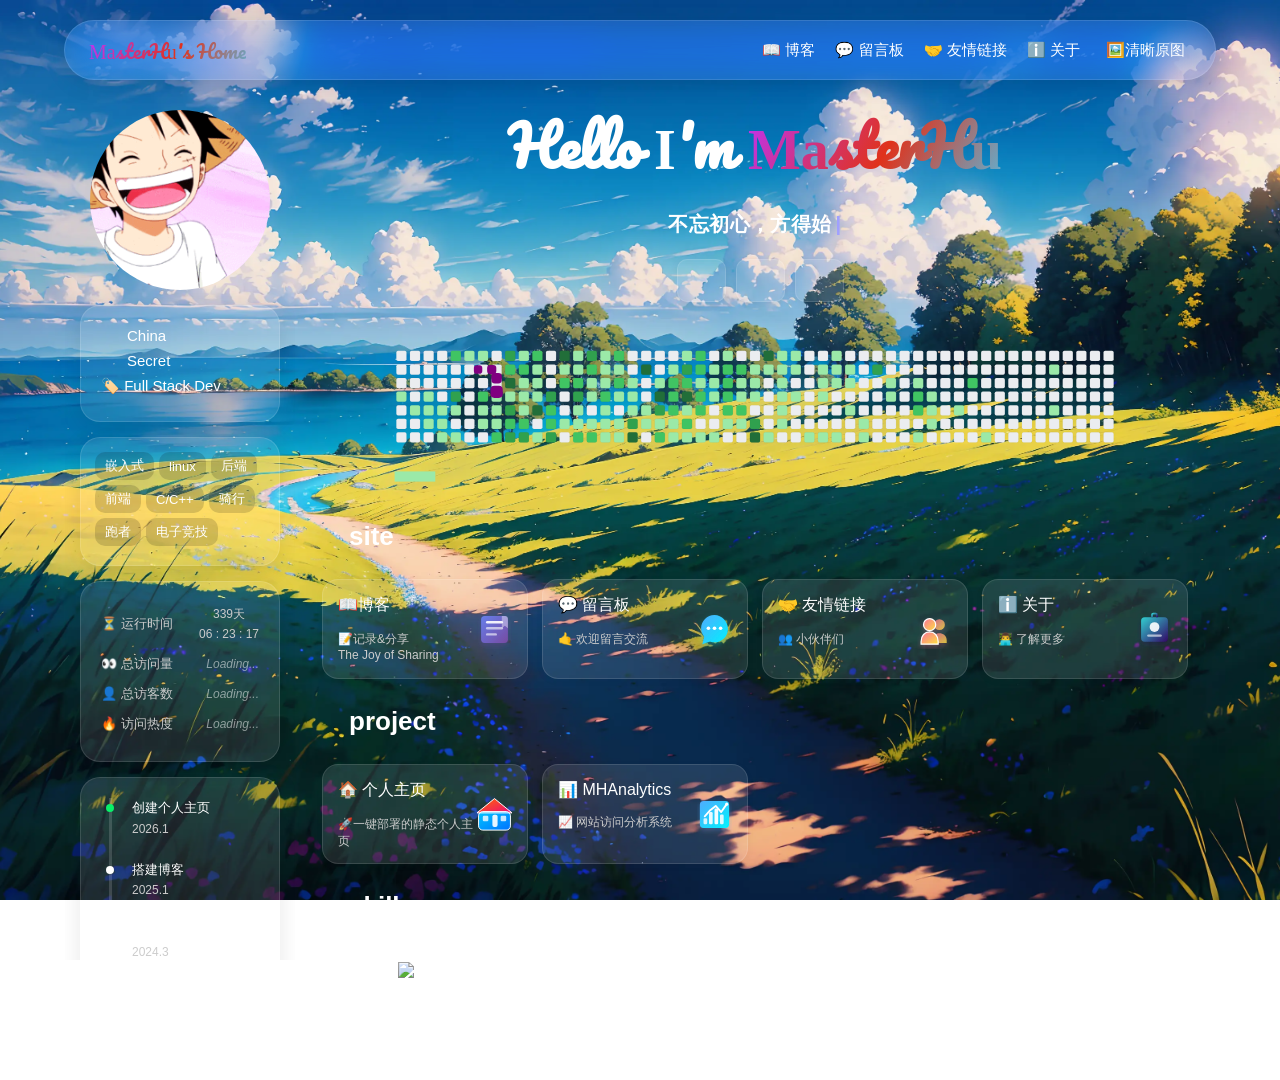
==== commit 1339f502: "feat: release v1.0.0 - official open source launch Comprehensive optimization for initial release: -" ====
--- a/index.html
+++ b/index.html
@@ -14,6 +14,7 @@
   <meta name="viewport" content="width=device-width, initial-scale=1.0, maximum-scale=5.0, user-scalable=yes">
 
   <!-- Primary Meta Tags -->
+  <!-- [CUSTOMIZE]: Change these meta tags to match your personal information -->
   <title>𝓜𝓪𝓼𝓽𝓮𝓻𝓱𝓾 | 个人主页</title>
   <meta name="title" content="MasterHu | 个人主页">
   <meta name="description" content="MasterHu 的个人主页 - 记录、分享、成长。让每一次技术探索和生活感悟都有迹可循。">
@@ -77,7 +78,7 @@
       "https://github.com/masterhublog",
       "https://blog.masterhu.com.cn"
     ],
-    "jobTitle": "Full Stack Developer",
+    "jobTitle": "Full Stack Dev",
     "worksFor": {
       "@type": "Organization",
       "name": "Freelance"
@@ -88,7 +89,7 @@
   </script>
 
   <!-- Favicon -->
-  <link rel="icon" type="image/x-icon" href="./static/img/favicon.ico">
+  <link rel="icon" href="./static/img/favicon.ico">
   <link rel="apple-touch-icon" href="./static/img/avatar.gif">
 
   <!-- Stylesheets -->
@@ -107,6 +108,7 @@
   <nav class="mh-nav">
     <div class="nav-container">
       <span class="gradient-text">MasterHu's Home</span>
+      <!-- [CUSTOMIZE]: Navigation Links -->
       <ul class="nav-links" aria-hidden="true">
         <li>
           <a href="https://blog.masterhu.com.cn" target="_blank" rel="noopener noreferrer">📖 博客</a>
@@ -141,33 +143,22 @@
   <main class="mh-layout">
     <!-- Left Sidebar -->
     <aside class="mh-sidebar mh-sidebar--left">
-      <div class="mh-avatar" style="background-image: url(./static/img/avatar.gif)" role="img" aria-label="MasterHu Avatar">
+      <div class="mh-avatar" role="img" aria-label="MasterHu Avatar">
       </div>
       <div class="mh-sidebar-section mh-bio">
         <div class="mh-bio-item">
-          <svg class="icon" viewBox="0 0 1024 1024" version="1.1" xmlns="http://www.w3.org/2000/svg" aria-label="Location: China">
-            <path d="M512 249.976471c-99.388235 0-180.705882 81.317647-180.705882 180.705882s81.317647 180.705882 180.705882 180.705882 
-              180.705882-81.317647 180.705882-180.705882-81.317647-180.705882-180.705882-180.705882z m0 301.17647c-66.258824 0-120.470588-54.211765-120.470588-120.470588s54.211765-120.470588 
-              120.470588-120.470588 120.470588 54.211765 120.470588 120.470588-54.211765 120.470588-120.470588 120.470588z">
-            </path>
-            <path d="M512 39.152941c-216.847059 0-391.529412 174.682353-391.529412 391.529412 0 349.364706 391.529412 572.235294 391.529412 572.235294s391.529412-222.870588 
-              391.529412-572.235294c0-216.847059-174.682353-391.529412-391.529412-391.529412z m0 891.482353C424.658824 873.411765 180.705882 686.682353 
-              180.705882 430.682353c0-183.717647 147.576471-331.294118 331.294118-331.294118s331.294118 147.576471 331.294118 331.294118c0 256-243.952941 
-              442.729412-331.294118 499.952941z">
-            </path>
+          <svg class="icon" aria-label="Location: China">
+            <use href="./static/svg/icons.svg#icon-location"></use>
           </svg>China
         </div>
         <div class="mh-bio-item">
-          <svg class="icon" viewBox="0 0 1024 1024" version="1.1" xmlns="http://www.w3.org/2000/svg" aria-label="Identity: Private">
-            <path d="M729.6 234.666667H294.4V157.866667a51.2 51.2 0 0 1 51.2-51.2h332.8a51.2 51.2 0 0 1 51.2 51.2v76.8z 
-              m179.2 51.2a51.2 51.2 0 0 1 51.2 51.2v512a51.2 51.2 0 0 1-51.2 51.2H115.2a51.2 51.2 0 0 1-51.2-51.2v-512a51.2 51.2 0 0 1 51.2-51.2h793.557333z 
-              m-768 172.032c0 16.384 13.312 29.696 29.696 29.696h683.008a29.696 29.696 0 1 0 0-59.392H170.410667a29.696 29.696 0 0 0-29.696 29.696z 
-              m252.416 118.784c0 16.384 13.312 29.696 29.696 29.696h178.176a29.696 29.696 0 1 0 0-59.392H422.912a29.738667 29.738667 0 0 0-29.696 29.696z">
-            </path>
+          <svg class="icon" aria-label="Identity: Private">
+            <use href="./static/svg/icons.svg#icon-secret"></use>
           </svg>Secret
         </div>
-        <div class="mh-bio-item">🏷️ Full Developer</div>
-      </div>
+        <div class="mh-bio-item">🏷️ Full Stack Dev</div>
+      </div>
+      <!-- [CUSTOMIZE]: Tags Section -->
       <div class="mh-sidebar-section mh-tags">
         <div class="mh-tags-item">嵌入式</div>
         <div class="mh-tags-item">linux</div>
@@ -178,30 +169,32 @@
         <div class="mh-tags-item">跑者</div>
         <div class="mh-tags-item">电子竞技</div>
       </div>
-      <div class="mh-sidebar-section mh-status">
+      <dl class="mh-sidebar-section mh-status">
         <div class="mh-status-item mh-status-item--uptime">
-          <div class="mh-status-title">⏳ 运行时间</div>
-          <div class="mh-status-text mh-status-text--uptime" id="run-time"></div>
+          <dt class="mh-status-title">⏳ 运行时间</dt>
+          <dd class="mh-status-text mh-status-text--uptime" id="run-time">Loading...</dd>
         </div>
         <div class="mh-status-item">
-          <div class="mh-status-title">👀 总访问量</div>
-          <div class="mh-status-text">
-            <span id="busuanzi_value_site_pv"><i class="mh-inline-loading">Loading...</i></span>
-          </div>
+          <dt class="mh-status-title">👀 总访问量</dt>
+          <dd class="mh-status-text">
+            <span id="mh-stats-site-pv"><i class="mh-inline-loading">Loading...</i></span>
+          </dd>
         </div>
         <div class="mh-status-item">
-          <div class="mh-status-title">👤 总访客数</div>
-          <div class="mh-status-text">
-            <span id="busuanzi_value_site_uv"><i class="mh-inline-loading">Loading...</i></span>
-          </div>
-        </div>
+          <dt class="mh-status-title">👤 总访客数</dt>
+          <dd class="mh-status-text">
+            <span id="mh-stats-site-uv"><i class="mh-inline-loading">Loading...</i></span>
+          </dd>
+        </div>
+
         <div class="mh-status-item">
-          <div class="mh-status-title">📅 今日访客</div>
-          <div class="mh-status-text">
-            <span id="mh-today-visitors"><i class="mh-inline-loading">Loading...</i></span>
-          </div>
-        </div>
-      </div>
+          <dt class="mh-status-title">🔥 访问热度</dt>
+          <dd class="mh-status-text">
+            <span id="mh-stats-page-pv"><i class="mh-inline-loading">Loading...</i></span>
+          </dd>
+        </div>
+      </dl>
+      <!-- [CUSTOMIZE]: Timeline Section -->
       <div class="mh-sidebar-section mh-timeline">
         <ul class="mh-timeline-list">
           <li class="mh-timeline-item">
@@ -252,48 +245,20 @@
 
         <div class="hero-actions">
           <a class="hero-actions-item" href="https://github.com/masterhublog" target="_blank" rel="noopener noreferrer">
-            <svg class="icon" viewBox="0 0 1024 1024" version="1.1" xmlns="http://www.w3.org/2000/svg" aria-label="Github Profile">
-              <path d="M511.6 76.3C264.3 76.2 64 276.4 64 523.5 64 718.9 189.3 885 363.8 946c23.5 5.9 19.9-10.8 19.9-22.2v-77.5c-135.7 15.9-141.2-73.9 
-                -150.3-88.9C215 726 171.5 718 184.5 703c30.9-15.9 62.4 4 98.9 57.9 26.4 39.1 77.9 32.5 104 26 5.7-23.5 17.9-44.5 34.7-60.8 
-                -140.6-25.2-199.2-111-199.2-213 0-49.5 16.3-95 48.3-131.7-20.4-60.5 1.9-112.3 4.9-120 58.1-5.2 118.5 41.6 123.2 45.3 33-8.9 
-                70.7-13.6 112.9-13.6 42.4 0 80.2 4.9 113.5 13.9 11.3-8.6 67.3-48.8 121.3-43.9 2.9 7.7 24.7 58.3 5.5 118 32.4 36.8 48.9 82.7 
-                48.9 132.3 0 102.2-59 188.1-200 212.9 23.5 23.2 38.1 55.4 38.1 91v112.5c0.8 9 0 17.9 15 17.9 177.1-59.7 304.6-227 304.6-424.1 
-                0-247.2-200.4-447.3-447.5-447.3z">
-              </path>
+            <svg class="icon" aria-label="Github Profile">
+              <use href="./static/svg/icons.svg#icon-github"></use>
             </svg>
             <div class="hero-actions-item-tip">Github</div>
           </a>
           <a class="hero-actions-item" href="mailto:i@masterhu.com.cn">
-            <svg class="icon" viewBox="0 0 1024 1024" version="1.1" xmlns="http://www.w3.org/2000/svg" aria-label="Email Contact">
-              <path d="M926.47619 355.644952V780.190476a73.142857 73.142857 0 0 1-73.142857 73.142857H170.666667a73.142857 73.142857 0 0 1-73.142857-73.142857 
-                V355.644952l304.103619 257.828572a170.666667 170.666667 0 0 0 220.745142 0L926.47619 355.644952zM853.333333 170.666667a74.044952 74.044952 0 0 1 
-                26.087619 4.778666 72.704 72.704 0 0 1 30.622477 22.186667 73.508571 73.508571 0 0 1 10.678857 17.67619c3.169524 7.509333 5.12 15.652571 
-                5.607619 24.210286L926.47619 243.809524v24.380952L559.469714 581.241905a73.142857 73.142857 0 0 1-91.306666 2.901333l-3.632762-2.925714 
-                L97.52381 268.190476v-24.380952a72.899048 72.899048 0 0 1 40.155428-65.292191A72.97219 72.97219 0 0 1 170.666667 170.666667h682.666666z">
-              </path>
+            <svg class="icon" aria-label="Email Contact">
+              <use href="./static/svg/icons.svg#icon-mail"></use>
             </svg>
             <div class="hero-actions-item-tip">Mail</div>
           </a>
           <button class="hero-actions-item js-sponsor-trigger" type="button" data-image="./static/img/reward.webp">
-            <svg class="icon" viewBox="0 0 1024 1024" version="1.1" xmlns="http://www.w3.org/2000/svg" aria-label="Sponsor/Donate">
-              <path d="M995.575172 725.451034c-12.358621-26.835862-38.488276-64.794483-92.689655-94.27862-62.146207-33.721379-136.297931-40.96 
-                -208.860689-20.303448l-99.928276 28.424827-279.304828-126.057931H22.775172v489.401379h509.704828l432.375172-195.266207 
-                c15.006897-6.708966 26.835862-19.42069 32.662069-34.957241 5.649655-15.36 4.943448-31.955862-1.942069-46.962759z 
-                m-482.162758 188.910345H111.051034V601.688276h184.673104l166.664828 75.387586-3.354483 0.882759h-170.372414v88.275862 
-                H471.393103l246.819311-70.267586c49.434483-14.124138 101.517241-9.357241 142.653793 12.888275 18.184828 9.886897 30.72 
-                20.833103 39.371034 30.896552l-386.824827 174.609655z">
-              </path>
-              <path d="M695.437241 163.486897l58.615173-142.30069h-397.24138l66.736552 143.36c-121.82069 53.142069-207.095172 174.433103 
-                -207.095172 315.674483 0 28.601379 3.531034 57.202759 10.593103 84.744827l85.627586-21.715862c-5.12-20.48-7.768276-41.666207 
-                -7.768275-63.028965 0-141.241379 114.758621-256 256-256s256 114.758621 256 256c0 51.023448-14.830345 100.104828-43.078621 
-                142.300689l73.268965 49.08138c37.958621-56.673103 58.085517-122.88 58.085518-191.382069-0.176552-141.947586-86.686897-264.121379 
-                -209.743449-316.733793zM467.508966 91.983448h180.965517l-21.009655 50.846897a348.16 348.16 0 0 0-66.913104-6.708966c-23.834483 0 
-                -46.962759 2.471724-69.384827 7.062069l-23.657931-51.2z">
-              </path>
-              <path d="M683.431724 427.431724v-70.62069h-38.311724l30.190345-30.190344-49.964138-49.964138-62.49931 62.49931h-6.002759 
-                L494.344828 276.656552l-49.787587 49.964138 30.013793 30.190344h-38.311724v70.62069h88.275862v35.310345h-88.275862v70.62069 
-                h88.275862v52.965517h70.62069v-52.965517h88.275862v-70.62069h-88.275862v-35.310345z">
-              </path>
+            <svg class="icon" aria-label="Sponsor/Donate">
+              <use href="./static/svg/icons.svg#icon-sponsor"></use>
             </svg>
             <div class="hero-actions-item-tip sponsor-link">赞助</div>
           </button>
@@ -304,10 +269,11 @@
         </div>
       </header>
 
+      <!-- [CUSTOMIZE]: Site Cards (Blog, GitHub, etc.) -->
       <section class="mh-sections">
         <div class="mh-sections-title">
-          <svg class="icon" viewBox="0 0 1024 1024" version="1.1" xmlns="http://www.w3.org/2000/svg">
-            <path d="M629.333333 202.666667v213.333333h277.333334v448h-512v-213.333333h-277.333334v-448h512z m213.333334 277.333333h-213.333334v170.666667h-170.666666v149.333333h384v-320z m-277.333334-213.333333h-384v320h213.333334v-170.666667h170.666666v-149.333333z m0 213.333333h-106.666666v106.666667h106.666666v-106.666667z"></path>
+          <svg class="icon">
+            <use href="./static/svg/icons.svg#icon-layout"></use>
           </svg>site
         </div>
 
@@ -324,7 +290,7 @@
           <a class="mh-site-card" target="_blank" href="https://blog.masterhu.com.cn/message" rel="noopener noreferrer">
             <div class="mh-site-content">
               <h3>💬 留言板</h3>
-              <p>🤙 来聊聊呗。。。</p>
+              <p>🤙 欢迎留言交流</p>
             </div>
             <div class="mh-site-icon">
               <img src="./static/svg/message.svg" alt="Message Icon" loading="lazy" />
@@ -350,8 +316,8 @@
           </a>
         </div>
         <div class="mh-sections-title">
-          <svg class="icon" viewBox="0 0 1024 1024" version="1.1" xmlns="http://www.w3.org/2000/svg">
-            <path d="M629.333333 202.666667v213.333333h277.333334v448h-512v-213.333333h-277.333334v-448h512z m213.333334 277.333333h-213.333334v170.666667h-170.666666v149.333333h384v-320z m-277.333334-213.333333h-384v320h213.333334v-170.666667h170.666666v-149.333333z m0 213.333333h-106.666666v106.666667h106.666666v-106.666667z"></path>
+          <svg class="icon">
+            <use href="./static/svg/icons.svg#icon-layout"></use>
           </svg>project
         </div>
 
@@ -365,11 +331,23 @@
               <img src="./static/svg/homepage.svg" alt="Homepage" loading="lazy" />
             </div>
           </a>
-        </div>
-
+          <a class="mh-project-card" target="_blank" href="https://github.com/masterhublog/MHAnalytics" rel="noopener noreferrer">
+            <div class="mh-project-content">
+              <h3>📊 MHAnalytics</h3>
+              <p>📈 网站访问分析系统</p>
+            </div>
+            <div class="mh-project-icon">
+              <img src="./static/svg/analytics.svg" alt="Analytics" loading="lazy" />
+            </div>
+          </a>
+        </div>
+
+        <!-- [CUSTOMIZE]: Skills Section (Powered by skillicons.dev) -->
+      <!-- Edit the 'i' parameter in the src URL to change icons -->
+      <section class="mh-sections">
         <div class="mh-sections-title">
-          <svg class="icon" viewBox="0 0 1024 1024" version="1.1" xmlns="http://www.w3.org/2000/svg">
-            <path d="M395.765333 586.570667h-171.733333c-22.421333 0-37.888-22.442667-29.909333-43.381334L364.768 95.274667A32 32 0 0 1 394.666667 74.666667h287.957333c22.72 0 38.208 23.018667 29.632 44.064l-99.36 243.882666h187.050667c27.509333 0 42.186667 32.426667 24.042666 53.098667l-458.602666 522.56c-22.293333 25.408-63.626667 3.392-54.976-29.28l85.354666-322.421333zM416.714667 138.666667L270.453333 522.581333h166.869334a32 32 0 0 1 30.933333 40.181334l-61.130667 230.954666 322.176-367.114666H565.312c-22.72 0-38.208-23.018667-29.632-44.064l99.36-243.882667H416.714667z"></path>
+          <svg class="icon">
+            <use href="./static/svg/icons.svg#icon-skills"></use>
           </svg>
           skills
         </div>
@@ -383,12 +361,13 @@
 
   <!-- footer -->
   <footer>
-    <p>Copyright &copy; <time datetime="2026">2026</time> By <a href="https://masterhu.com.cn/" aria-label="MasterHu">𝓜𝓪𝓼𝓽𝓮𝓻𝓱𝓾</a>. All Rights Reserved.</p>
+    <p>Copyright &copy; <time id="footer-year" datetime="2026">2026</time> By <a href="https://masterhu.com.cn/" aria-label="MasterHu">𝓜𝓪𝓼𝓽𝓮𝓻𝓱𝓾</a>. All Rights Reserved.</p>
   </footer>
 
   <!-- Modal for Images -->
   <div class="mh-modal" role="dialog" aria-modal="true" aria-hidden="true">
     <div class="modal-main">
+      <div class="modal-close" aria-label="Close modal">×</div>
       <div class="modal-stack">
         <div class="modal-hint">⟵ 左右滑动切换 ⟶</div>
         <div class="modal-stack-inner">
@@ -406,21 +385,5 @@
   <script defer src="https://registry.npmmirror.com/weblive2d/latest/files/js/autoload.js"></script>
   
   <script src="./static/js/script.js" defer></script>
-
-  <!-- Optional: Analytics (Lazy Load) -->
-  <!-- 
-  <script>
-    // Delay analytics until user interaction
-    window.addEventListener('scroll', () => {
-        if (!window.analyticsLoaded) {
-            window.analyticsLoaded = true;
-            const script = document.createElement('script');
-            script.src = "//busuanzi.ibruce.info/busuanzi/2.3/busuanzi.pure.mini.js";
-            script.async = true;
-            document.body.appendChild(script);
-        }
-    }, { once: true });
-  </script>
-  -->
 </body>
 </html>
--- a/static/css/style.css
+++ b/static/css/style.css
@@ -134,50 +134,102 @@
   justify-content: center;
   align-items: center;
   
-  background: var(--main-bg-color);
+  /* Cyberpunk Deep Space Background */
+  background: radial-gradient(circle at center, #1a1a2e 0%, #16213e 50%, #000000 100%);
   opacity: 1;
   transform: scale(1);
-  transition: opacity 0.5s ease, transform 0.5s ease;
+  transition: opacity 0.6s cubic-bezier(0.22, 1, 0.36, 1), 
+              transform 0.6s cubic-bezier(0.22, 1, 0.36, 1);
+  perspective: 1000px;
 }
 
 .mh-loading.hide {
   opacity: 0;
-  transform: scale(0.92);
+  transform: scale(1.2);
   pointer-events: none;
 }
 
 .mh-loading-spinner {
   position: relative;
-  width: 54px;
-  height: 54px;
+  width: 80px;
+  height: 80px;
+  transform-style: preserve-3d;
+  animation: mh-spin-core 2s linear infinite;
+  
+  /* Glowing Core */
+  background: radial-gradient(circle at center, rgba(255, 255, 255, 0.9) 0%, rgba(0, 255, 255, 0.6) 15%, transparent 40%);
+  box-shadow: 0 0 20px rgba(0, 255, 255, 0.4);
+}
+
+/* Core Glow */
+.mh-loading-spinner::before {
+  content: "";
+  position: absolute;
+  inset: 10px;
   border-radius: 50%;
-  
-  background: conic-gradient(
-    from 0deg,
-    var(--accent-color),
-    var(--gradient-accent, #3fd1ff),
-    var(--accent-color)
-  );
-  
-  animation: mh-spin 1s linear infinite, mh-progress 2.5s ease-in-out infinite;
-}
-
+  border: 4px solid transparent;
+  border-top-color: #00ffff;
+  border-bottom-color: #00ffff;
+  filter: drop-shadow(0 0 10px #00ffff);
+  animation: mh-spin-orbit-1 1.5s cubic-bezier(0.68, -0.55, 0.27, 1.55) infinite;
+}
+
+/* Outer Orbit */
 .mh-loading-spinner::after {
   content: "";
   position: absolute;
-  inset: 7px;
+  inset: 0;
   border-radius: 50%;
-  background: var(--spinner-center-bg, #ffffff);
-}
-
-@keyframes mh-spin {
-  to { transform: rotate(360deg); }
-}
-
-@keyframes mh-progress {
-  0%   { filter: brightness(0.9); }
-  50%  { filter: brightness(1.2); }
-  100% { filter: brightness(0.9); }
+  border: 4px solid transparent;
+  border-left-color: #ff00ff;
+  border-right-color: #ff00ff;
+  filter: drop-shadow(0 0 10px #ff00ff);
+  animation: mh-spin-orbit-2 2s cubic-bezier(0.68, -0.55, 0.27, 1.55) infinite reverse;
+}
+
+/* Loading Text */
+.mh-loading::after {
+  content: "SYSTEM INITIALIZING...";
+  position: absolute;
+  bottom: 25%;
+  font-family: 'Courier New', monospace;
+  font-size: 14px;
+  letter-spacing: 4px;
+  color: #00ffff;
+  text-shadow: 0 0 10px #00ffff;
+  animation: mh-text-pulse 2s ease-in-out infinite;
+  opacity: 0.8;
+}
+
+@keyframes mh-text-pulse {
+  0%, 100% { opacity: 0.4; letter-spacing: 4px; }
+  50% { opacity: 1; letter-spacing: 6px; }
+}
+
+@keyframes mh-spin-core {
+  0% { transform: rotateZ(0deg); }
+  100% { transform: rotateZ(360deg); }
+}
+
+@keyframes mh-spin-orbit-1 {
+  0% { transform: rotateX(0deg) rotateY(0deg); }
+  50% { transform: rotateX(180deg) rotateY(180deg); }
+  100% { transform: rotateX(360deg) rotateY(360deg); }
+}
+
+@keyframes mh-spin-orbit-2 {
+  0% { transform: rotateX(0deg) rotateY(0deg); }
+  50% { transform: rotateX(-180deg) rotateY(90deg); }
+  100% { transform: rotateX(-360deg) rotateY(180deg); }
+}
+
+/* Fallback for reduced motion */
+@media (prefers-reduced-motion: reduce) {
+  .mh-loading-spinner,
+  .mh-loading-spinner::before,
+  .mh-loading-spinner::after {
+    animation-duration: 10s;
+  }
 }
 
 /* ==================================================
@@ -185,12 +237,12 @@
 ================================================== */
 body {
   /* Default Cursor: High Contrast Black Arrow (macOS Black Style) */
-  cursor: url("[data-uri]"), auto;
+  cursor: url("../svg/cursor-auto.svg"), auto;
 }
 
 a, button, .mh-site-card, .mh-project-card, .nav-theme-toggle, .hero-actions-item, .nav-burger {
   /* Pointer Cursor: High Contrast Black Hand */
-  cursor: url("[data-uri]"), pointer;
+  cursor: url("../svg/cursor-pointer.svg"), pointer;
 }
 
 /* ==================================================
@@ -385,6 +437,7 @@
   aspect-ratio: 1/1;
   margin: 50px auto 0;
   
+  background-image: url(../img/avatar.gif);
   background-size: cover;
   background-position: center;
   background-repeat: no-repeat;
@@ -485,16 +538,11 @@
 }
 
 .mh-status-item--uptime {
-  align-items: flex-start;
-}
-
-.mh-status-item--uptime .mh-status-title {
-  flex-shrink: 0;
+  align-items: center;
 }
 
 .mh-status-text--uptime {
-  flex: 1;
-  text-align: right;
+  text-align: center;
   
   font-size: 12px;
   font-weight: 500;
@@ -663,7 +711,7 @@
   line-height: 1.4;
   letter-spacing: 0.02em;
   text-align: center;
-  color: var(--primary-text-color);
+  color: var(--motto-color);
 }
 
 #hero-motto::after {
@@ -827,6 +875,7 @@
 .mh-site-card:nth-child(3) { animation-delay: 0.3s; }
 .mh-site-card:nth-child(4) { animation-delay: 0.4s; }
 .mh-project-card:nth-child(1) { animation-delay: 0.5s; }
+.mh-project-card:nth-child(2) { animation-delay: 0.6s; }
 
 .mh-site-card:hover, .mh-project-card:hover {
   box-shadow: 0 12px 24px -6px rgba(0, 0, 0, 0.12);
@@ -886,10 +935,18 @@
   width: 39px;
   height: 39px;
   transition: transform 0.4s ease;
+  animation: mh-float 3s ease-in-out infinite;
+}
+
+@keyframes mh-float {
+  0% { transform: translateY(0px); }
+  50% { transform: translateY(-3px); }
+  100% { transform: translateY(0px); }
 }
 
 .mh-site-card:hover img, .mh-project-card:hover img {
-  transform: rotate(50deg);
+  transform: scale(1.1) rotate(10deg);
+  animation-play-state: paused;
 }
 
 /* --- Skills --- */
@@ -945,57 +1002,105 @@
   width: 100vw;
   height: 100vh;
   
-  background: var(--modal-bg-color, rgba(20, 20, 20, 0.5));
-  backdrop-filter: blur(10px);
-  -webkit-backdrop-filter: blur(10px);
-  
+  background: rgba(0, 0, 0, 0.4);
+  backdrop-filter: blur(24px) saturate(180%);
+  -webkit-backdrop-filter: blur(24px) saturate(180%);
+  
+  opacity: 0;
   visibility: hidden;
+  transition: all 0.4s cubic-bezier(0.4, 0, 0.2, 1);
 }
 
 .mh-modal.active {
+  opacity: 1;
   visibility: visible;
 }
 
 .modal-main {
+  position: relative;
   z-index: var(--z-index-modal-content);
   
   display: flex;
   justify-content: center;
   align-items: center;
   
-  width: 80%;
+  width: auto;
   max-width: 800px;
-  min-height: 500px;
-  
-  background-color: var(--modal-main-bg, #ffffff);
-  border-radius: 15px;
+  max-height: 85vh;
+  min-width: 300px;
+  
+  background: var(--card-bg-color);
+  
+  /* Glassmorphism Border */
+  border: 1px solid rgba(255, 255, 255, 0.1);
+  border-top: 1px solid rgba(255, 255, 255, 0.25);
+  border-left: 1px solid rgba(255, 255, 255, 0.15);
+  
+  border-radius: 24px;
+  
+  /* Enhanced Deep Shadow */
+  box-shadow: 
+    0 25px 50px -12px rgba(0, 0, 0, 0.5),
+    0 0 0 1px rgba(255, 255, 255, 0.05) inset;
+    
   overflow: hidden;
   
-  transform: translateY(30%) scale(0.9);
-  transition: transform 0.2s linear;
+  transform: scale(0.9) translateY(20px);
+  transition: transform 0.4s cubic-bezier(0.19, 1, 0.22, 1);
 }
 
 .modal-main.active {
-  transform: translateY(0) scale(1);
+  transform: scale(1) translateY(0);
+}
+
+.modal-close {
+  position: absolute;
+  top: 16px;
+  right: 16px;
+  z-index: 10;
+  
+  display: flex;
+  justify-content: center;
+  align-items: center;
+  
+  width: 36px;
+  height: 36px;
+  
+  background: rgba(0, 0, 0, 0.2);
+  border-radius: 50%;
+  color: #fff;
+  font-size: 22px;
+  line-height: 1;
+  cursor: pointer;
+  
+  transition: all 0.3s cubic-bezier(0.34, 1.56, 0.64, 1);
+  backdrop-filter: blur(4px);
+  
+  border: 1px solid rgba(255, 255, 255, 0.1);
+}
+
+.modal-close:hover {
+  background: rgba(255, 255, 255, 0.3);
+  transform: scale(1.1) rotate(90deg);
+  box-shadow: 0 0 15px rgba(255, 255, 255, 0.2);
 }
 
 .modal-img {
-  width: 100%;
-  height: auto;
+  display: block;
+  max-width: 100%;
+  max-height: 85vh;
+  object-fit: contain;
 }
 
 /* Mobile Stack in Modal */
 .modal-stack {
   position: relative;
-  
-  padding: 20px 14px 16px;
-  background: var(--card-bg-color);
-  border: 1px solid rgba(255, 255, 255, 0.12);
-  border-radius: 16px;
-  box-shadow: 0 18px 40px rgba(0, 0, 0, 0.35);
-  
-  backdrop-filter: blur(18px);
-  -webkit-backdrop-filter: blur(18px);
+  width: 100%;
+  padding: 40px 20px 20px; /* Top padding for close button */
+  background: transparent;
+  box-shadow: none;
+  border: none;
+  backdrop-filter: none;
 }
 
 .modal-stack-inner {
@@ -1027,41 +1132,53 @@
   position: absolute;
   top: 50%;
   transform: translateY(-50%);
-  
-  display: flex;
-  justify-content: center;
-  align-items: center;
-  
-  width: 26px;
-  height: 26px;
-  
-  background: rgba(0, 0, 0, 0.45);
-  border-radius: 999px;
+  z-index: 5;
+  
+  display: flex;
+  justify-content: center;
+  align-items: center;
+  
+  width: 32px;
+  height: 32px;
+  
+  background: rgba(0, 0, 0, 0.3);
+  border-radius: 50%;
+  backdrop-filter: blur(4px);
   
   color: #ffffff;
-  font-size: 18px;
+  font-size: 20px;
+  line-height: 1;
   cursor: pointer;
-}
-
-.modal-arrow-left { left: 6px; }
-.modal-arrow-right { right: 6px; }
+  transition: all 0.2s ease;
+}
+
+.modal-arrow:active {
+  transform: translateY(-50%) scale(0.9);
+  background: rgba(0, 0, 0, 0.5);
+}
+
+.modal-arrow-left { left: 0; }
+.modal-arrow-right { right: 0; }
 
 .modal-hint {
   display: none;
   position: absolute;
-  top: 8px;
+  top: 10px;
   left: 50%;
   transform: translateX(-50%);
   z-index: 2;
   
-  padding: 4px 10px;
-  background: rgba(0, 0, 0, 0.4);
-  border-radius: 999px;
-  backdrop-filter: blur(6px);
-  -webkit-backdrop-filter: blur(6px);
-  
-  color: #ffffff;
-  font-size: 11px;
+  padding: 6px 16px;
+  background: rgba(0, 0, 0, 0.5);
+  border-radius: 20px;
+  backdrop-filter: blur(8px);
+  -webkit-backdrop-filter: blur(8px);
+  
+  color: rgba(255, 255, 255, 0.9);
+  font-size: 12px;
+  font-weight: 500;
+  letter-spacing: 0.5px;
+  white-space: nowrap;
 }
 
 /* ==================================================
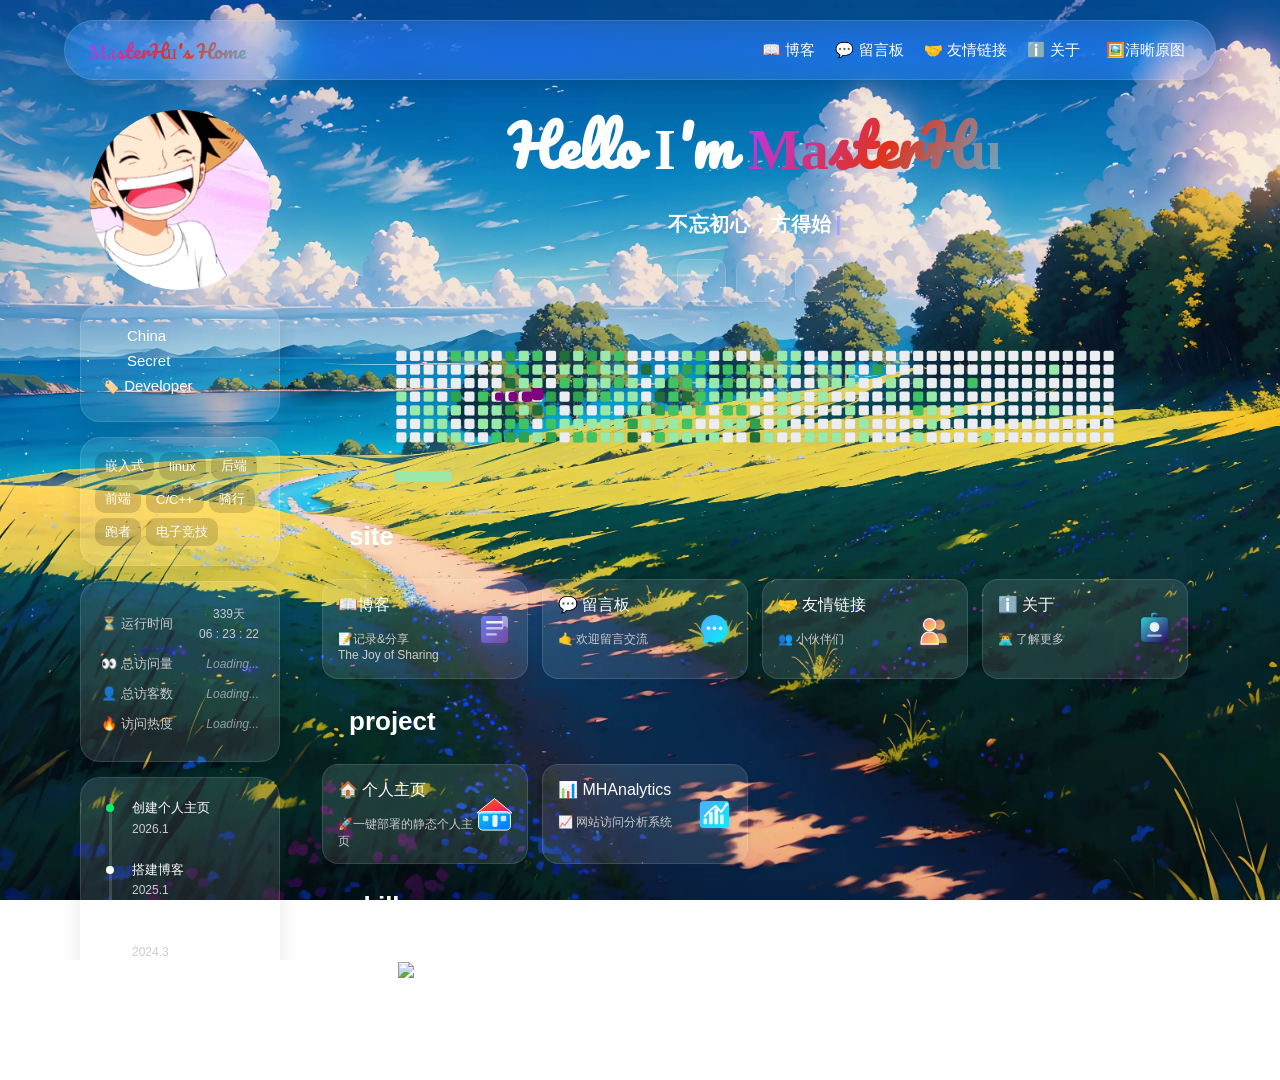
==== commit 62b85c0f: "chore(release): prepare for v1.0.0 launch - feat: optimize sidebar width for long job titles - feat:" ====
--- a/index.html
+++ b/index.html
@@ -75,10 +75,10 @@
     "name": "MasterHu",
     "url": "https://masterhu.com.cn",
     "sameAs": [
-      "https://github.com/masterhublog",
+      "https://github.com/masterhulab",
       "https://blog.masterhu.com.cn"
     ],
-    "jobTitle": "Full Stack Dev",
+    "jobTitle": "Full Stack Developer",
     "worksFor": {
       "@type": "Organization",
       "name": "Freelance"
@@ -156,7 +156,7 @@
             <use href="./static/svg/icons.svg#icon-secret"></use>
           </svg>Secret
         </div>
-        <div class="mh-bio-item">🏷️ Full Stack Dev</div>
+        <div class="mh-bio-item">🏷️ Developer</div>
       </div>
       <!-- [CUSTOMIZE]: Tags Section -->
       <div class="mh-sidebar-section mh-tags">
@@ -177,20 +177,20 @@
         <div class="mh-status-item">
           <dt class="mh-status-title">👀 总访问量</dt>
           <dd class="mh-status-text">
-            <span id="mh-stats-site-pv"><i class="mh-inline-loading">Loading...</i></span>
+            <span id="mh_site_pv"><i class="mh-inline-loading">Loading...</i></span>
           </dd>
         </div>
         <div class="mh-status-item">
           <dt class="mh-status-title">👤 总访客数</dt>
           <dd class="mh-status-text">
-            <span id="mh-stats-site-uv"><i class="mh-inline-loading">Loading...</i></span>
+            <span id="mh_site_uv"><i class="mh-inline-loading">Loading...</i></span>
           </dd>
         </div>
 
         <div class="mh-status-item">
           <dt class="mh-status-title">🔥 访问热度</dt>
           <dd class="mh-status-text">
-            <span id="mh-stats-page-pv"><i class="mh-inline-loading">Loading...</i></span>
+            <span id="mh_page_pv"><i class="mh-inline-loading">Loading...</i></span>
           </dd>
         </div>
       </dl>
@@ -244,7 +244,7 @@
         </div>
 
         <div class="hero-actions">
-          <a class="hero-actions-item" href="https://github.com/masterhublog" target="_blank" rel="noopener noreferrer">
+          <a class="hero-actions-item" href="https://github.com/masterhulab" target="_blank" rel="noopener noreferrer">
             <svg class="icon" aria-label="Github Profile">
               <use href="./static/svg/icons.svg#icon-github"></use>
             </svg>
@@ -265,7 +265,7 @@
         </div>
 
         <div class="snake">
-          <img id="snake-img" src="./static/svg/snake-Light.svg" alt="Snake Contribution Graph" loading="lazy" />
+          <img id="snake-img" src="./static/svg/snake-Light.svg" alt="Snake Contribution Graph" />
         </div>
       </header>
 
@@ -322,7 +322,7 @@
         </div>
 
         <div class="mh-project-grid">
-          <a class="mh-project-card" target="_blank" href="https://github.com/masterhublog/homepage" rel="noopener noreferrer">
+          <a class="mh-project-card" target="_blank" href="https://github.com/masterhulab/homepage" rel="noopener noreferrer">
             <div class="mh-project-content">
               <h3>🏠 个人主页</h3>
               <p>🚀一键部署的静态个人主页</p>
@@ -331,7 +331,7 @@
               <img src="./static/svg/homepage.svg" alt="Homepage" loading="lazy" />
             </div>
           </a>
-          <a class="mh-project-card" target="_blank" href="https://github.com/masterhublog/MHAnalytics" rel="noopener noreferrer">
+          <a class="mh-project-card" target="_blank" href="https://github.com/masterhulab/MHAnalytics" rel="noopener noreferrer">
             <div class="mh-project-content">
               <h3>📊 MHAnalytics</h3>
               <p>📈 网站访问分析系统</p>
@@ -384,6 +384,17 @@
   <link rel="stylesheet" href="https://registry.npmmirror.com/weblive2d/latest/files/waifu.css" media="print" onload="this.media='all'">
   <script defer src="https://registry.npmmirror.com/weblive2d/latest/files/js/autoload.js"></script>
   
+  <!-- [CUSTOMIZE] Analytics | 统计服务配置 -->
+  <!--
+    Replace the script below with your own analytics provider (e.g., Umami, Cloudflare, etc.)
+    请将下方脚本替换为您自己的统计服务 (如 Umami, Cloudflare 等)
+  -->
+  <script
+    src="https://insight.masterhu.com.cn/lib/core.js"
+    data-endpoint="https://insight.masterhu.com.cn/api/event" async defer>
+  </script>
+
   <script src="./static/js/script.js" defer></script>
 </body>
 </html>
+
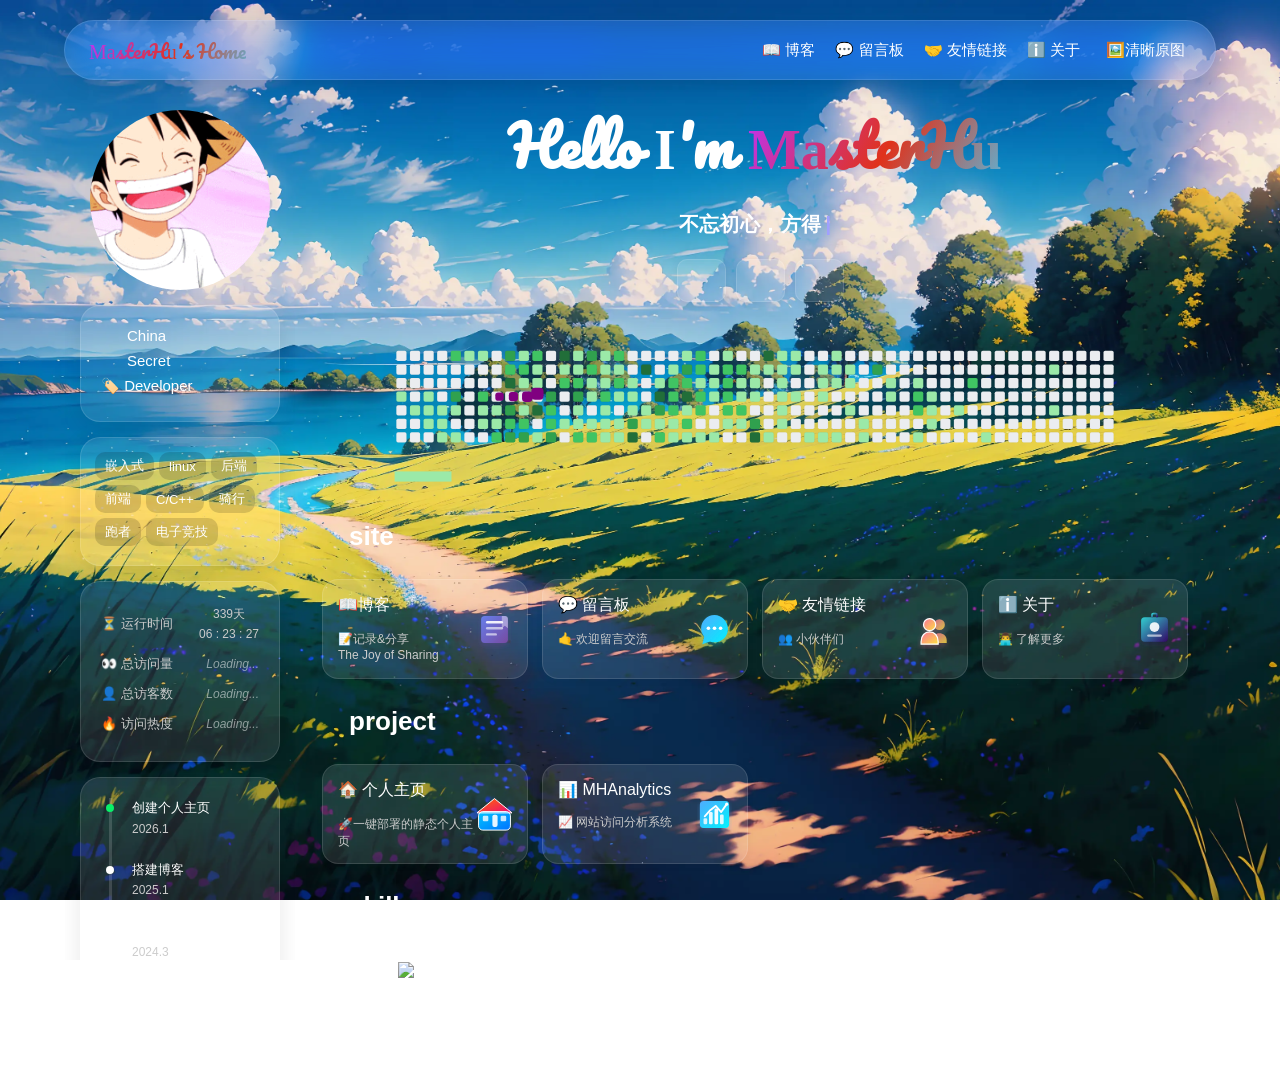
==== commit 7701b995: "20260228 Signed-off-by: masterhublog <masterhublog@google.com>" ====
--- a/index.html
+++ b/index.html
@@ -1,400 +1,396 @@
-<!-- =========================================================
- * MasterHu Homepage
- * Author: MasterHu
- * Website: https://masterhu.com.cn
- * License: CC BY-NC 4.0
- * ========================================================= -->
-
-<!DOCTYPE html>
-<html lang="zh-CN" data-site="masterhu.com.cn">
-
-<head>
-  <meta charset="UTF-8">
-  <meta http-equiv="X-UA-Compatible" content="IE=edge">
-  <meta name="viewport" content="width=device-width, initial-scale=1.0, maximum-scale=5.0, user-scalable=yes">
-
-  <!-- Primary Meta Tags -->
-  <!-- [CUSTOMIZE]: Change these meta tags to match your personal information -->
-  <title>𝓜𝓪𝓼𝓽𝓮𝓻𝓱𝓾 | 个人主页</title>
-  <meta name="title" content="MasterHu | 个人主页">
-  <meta name="description" content="MasterHu 的个人主页 - 记录、分享、成长。让每一次技术探索和生活感悟都有迹可循。">
-  <meta name="keywords" content="masterhu,开发者,masterhu主页,masterhu homepage,个人主页,技术博客,开源项目,前端开发,后端开发,嵌入式开发">
-  <meta name="author" content="MasterHu">
-  <meta name="generator" content="MasterHu Homepage Template v1.0.0">
-  <meta name="theme-color" content="#667eea">
-  <meta name="robots" content="index,follow">
-  <meta name="googlebot" content="index,follow">
-  <meta name="language" content="zh-CN">
-  <meta name="revisit-after" content="7 days">
-  <link rel="canonical" href="https://masterhu.com.cn/">
-
-  <!-- Preconnect for Fonts -->
-  <link rel="preconnect" href="https://fonts.googleapis.com">
-  <link rel="preconnect" href="https://fonts.gstatic.com" crossorigin>
-  <!-- Preload Critical Resources -->
-  <link rel="preload" as="image" href="./static/img/avatar.gif">
-  <link rel="preload" as="image" href="./static/img/background.webp">
-  <link rel="preload" as="image" href="./static/img/background-wap.webp" media="(max-width: 800px)">
-  <link rel="preload" href="./static/fonts/Pacifico-Regular.ttf" as="font" type="font/ttf" crossorigin>
-
-  <!-- [CUSTOMIZE]: Open Graph / Facebook Meta Tags -->
-  <!-- Replace content with your own site information -->
-  <meta property="og:type" content="website">
-  <meta property="og:url" content="https://masterhu.com.cn/">
-  <meta property="og:title" content="MasterHu | 个人主页">
-  <meta property="og:description" content="探索技术与艺术的边界，记录我的数字旅程。">
-  <meta property="og:image" content="https://masterhu.com.cn/static/img/avatar.gif">
-  <meta property="og:image:alt" content="MasterHu Avatar">
-  <meta property="og:site_name" content="MasterHu Homepage">
-  <meta property="og:locale" content="zh_CN">
-
-  <!-- Twitter -->
-  <meta property="twitter:card" content="summary_large_image">
-  <meta property="twitter:url" content="https://masterhu.com.cn/">
-  <meta property="twitter:title" content="MasterHu | 个人主页">
-  <meta property="twitter:description" content="探索技术与艺术的边界，记录我的数字旅程。">
-  <meta property="twitter:image" content="https://masterhu.com.cn/static/img/avatar.gif">
-  <meta property="twitter:creator" content="@masterhu">
-  <meta property="twitter:site" content="@masterhu">
-
-  <!-- [CUSTOMIZE]: Additional SEO Meta Tags -->
-  <meta name="application-name" content="MasterHu Homepage">
-  <meta name="apple-mobile-web-app-title" content="MasterHu">
-  <meta name="apple-mobile-web-app-capable" content="yes">
-  <meta name="apple-mobile-web-app-status-bar-style" content="default">
-  <meta name="mobile-web-app-capable" content="yes">
-  <meta name="msapplication-TileColor" content="#667eea">
-  <meta name="msapplication-config" content="/browserconfig.xml">
-
-  <!-- [CUSTOMIZE]: JSON-LD Structured Data -->
-  <!-- Modify this section to match your personal profile -->
-  <script type="application/ld+json">
-  {
-    "@context": "https://schema.org",
-    "@type": "Person",
-    "name": "MasterHu",
-    "url": "https://masterhu.com.cn",
-    "sameAs": [
-      "https://github.com/masterhulab",
-      "https://blog.masterhu.com.cn"
-    ],
-    "jobTitle": "Full Stack Developer",
-    "worksFor": {
-      "@type": "Organization",
-      "name": "Freelance"
-    },
-    "knowsAbout": ["HTML", "CSS", "JavaScript", "React", "Vue", "Node.js", "Python", "Go", "C/C++", "Linux", "Docker"],
-    "image": "https://masterhu.com.cn/static/img/avatar.gif"
-  }
-  </script>
-
-  <!-- Favicon -->
-  <link rel="icon" href="./static/img/favicon.ico">
-  <link rel="apple-touch-icon" href="./static/img/avatar.gif">
-
-  <!-- Stylesheets -->
-  <link rel="stylesheet" href="./static/css/style.css">
-  <link rel="stylesheet" href="./static/css/mobile.css">
-  <link rel="stylesheet" href="./static/css/theme.css">
-</head>
-
-<body data-author="masterhu" data-project="homepage" data-license="CC-BY-NC-4.0">
-  <!-- Loading Screen -->
-  <div class="mh-loading" role="status" aria-label="页面加载中">
-    <div class="mh-loading-spinner"></div>
-  </div>
-
-  <!-- Navigation Bar -->
-  <nav class="mh-nav">
-    <div class="nav-container">
-      <span class="gradient-text">MasterHu's Home</span>
-      <!-- [CUSTOMIZE]: Navigation Links -->
-      <ul class="nav-links" aria-hidden="true">
-        <li>
-          <a href="https://blog.masterhu.com.cn" target="_blank" rel="noopener noreferrer">📖 博客</a>
-        </li>
-        <li>
-          <a href="https://blog.masterhu.com.cn/message" target="_blank" rel="noopener noreferrer">💬 留言板</a>
-        </li>
-        <li>
-          <a href="https://blog.masterhu.com.cn/friends" target="_blank" rel="noopener noreferrer">🤝 友情链接</a>
-        </li>
-        <li>
-          <a href="https://blog.masterhu.com.cn/about" target="_blank" rel="noopener noreferrer">ℹ️ 关于</a>
-        </li>
-        <li>
-          <button class="nav-theme-toggle" aria-label="Toggle theme">
-            🖼️清晰原图
-          </button>
-        </li>
-      </ul>
-      <div class="nav-burger" aria-label="Toggle navigation" aria-expanded="false" role="button" tabindex="0">
-        <div class="line1"></div>
-        <div class="line2"></div>
-        <div class="line3"></div>
-      </div>
-    </div>
-  </nav>
-
-  <!-- Background Filter Overlay -->
-  <div class="mh-bg-filter" aria-hidden="true"></div>
-
-  <!-- Main Layout -->
-  <main class="mh-layout">
-    <!-- Left Sidebar -->
-    <aside class="mh-sidebar mh-sidebar--left">
-      <div class="mh-avatar" role="img" aria-label="MasterHu Avatar">
-      </div>
-      <div class="mh-sidebar-section mh-bio">
-        <div class="mh-bio-item">
-          <svg class="icon" aria-label="Location: China">
-            <use href="./static/svg/icons.svg#icon-location"></use>
-          </svg>China
-        </div>
-        <div class="mh-bio-item">
-          <svg class="icon" aria-label="Identity: Private">
-            <use href="./static/svg/icons.svg#icon-secret"></use>
-          </svg>Secret
-        </div>
-        <div class="mh-bio-item">🏷️ Developer</div>
-      </div>
-      <!-- [CUSTOMIZE]: Tags Section -->
-      <div class="mh-sidebar-section mh-tags">
-        <div class="mh-tags-item">嵌入式</div>
-        <div class="mh-tags-item">linux</div>
-        <div class="mh-tags-item">后端</div>
-        <div class="mh-tags-item">前端</div>
-        <div class="mh-tags-item">C/C++</div>
-        <div class="mh-tags-item">骑行</div>
-        <div class="mh-tags-item">跑者</div>
-        <div class="mh-tags-item">电子竞技</div>
-      </div>
-      <dl class="mh-sidebar-section mh-status">
-        <div class="mh-status-item mh-status-item--uptime">
-          <dt class="mh-status-title">⏳ 运行时间</dt>
-          <dd class="mh-status-text mh-status-text--uptime" id="run-time">Loading...</dd>
-        </div>
-        <div class="mh-status-item">
-          <dt class="mh-status-title">👀 总访问量</dt>
-          <dd class="mh-status-text">
-            <span id="mh_site_pv"><i class="mh-inline-loading">Loading...</i></span>
-          </dd>
-        </div>
-        <div class="mh-status-item">
-          <dt class="mh-status-title">👤 总访客数</dt>
-          <dd class="mh-status-text">
-            <span id="mh_site_uv"><i class="mh-inline-loading">Loading...</i></span>
-          </dd>
-        </div>
-
-        <div class="mh-status-item">
-          <dt class="mh-status-title">🔥 访问热度</dt>
-          <dd class="mh-status-text">
-            <span id="mh_page_pv"><i class="mh-inline-loading">Loading...</i></span>
-          </dd>
-        </div>
-      </dl>
-      <!-- [CUSTOMIZE]: Timeline Section -->
-      <div class="mh-sidebar-section mh-timeline">
-        <ul class="mh-timeline-list">
-          <li class="mh-timeline-item">
-            <div class="mh-timeline-dot"></div>
-            <div class="mh-timeline-text">创建个人主页</div>
-            <div class="mh-timeline-date">2026.1</div>
-          </li>
-          <li class="mh-timeline-item">
-            <div class="mh-timeline-dot"></div>
-            <div class="mh-timeline-text">搭建博客</div>
-            <div class="mh-timeline-date">2025.1</div>
-          </li>
-          <li class="mh-timeline-item">
-            <div class="mh-timeline-dot"></div>
-            <div class="mh-timeline-text">搭建第一个网站(自用)</div>
-            <div class="mh-timeline-date">2024.3</div>
-          </li>
-          <li class="mh-timeline-item">
-            <div class="mh-timeline-dot"></div>
-            <div class="mh-timeline-text">注册域名 masterhu.com.cn</div>
-            <div class="mh-timeline-date">2024.1</div>
-          </li>
-          <li class="mh-timeline-item mh-timeline-item--more">
-            <div class="mh-timeline-dot"></div>
-            <div class="mh-timeline-text">...</div>
-            <div class="mh-timeline-date">...</div>
-          </li>
-          <li class="mh-timeline-item">
-            <div class="mh-timeline-dot"></div>
-            <div class="mh-timeline-text">第一篇博客</div>
-            <div class="mh-timeline-date">2020.2</div>
-          </li>
-        </ul>
-      </div>
-    </aside>
-    <div class="mh-content">
-      <header class="hero-section">
-        <div class="avatar-mobile">
-          <img src="./static/img/avatar.gif" alt="MasterHu Avatar" width="120" height="120" loading="lazy" />
-        </div>
-
-        <div class="hero-intro">
-          <div class="hero-greeting">
-            Hello I'm <span class="gradient-text greeting-name">MasterHu</span>
-          </div>
-          <div class="hero-motto" id="hero-motto" aria-label="motto"></div>
-        </div>
-
-        <div class="hero-actions">
-          <a class="hero-actions-item" href="https://github.com/masterhulab" target="_blank" rel="noopener noreferrer">
-            <svg class="icon" aria-label="Github Profile">
-              <use href="./static/svg/icons.svg#icon-github"></use>
-            </svg>
-            <div class="hero-actions-item-tip">Github</div>
-          </a>
-          <a class="hero-actions-item" href="mailto:i@masterhu.com.cn">
-            <svg class="icon" aria-label="Email Contact">
-              <use href="./static/svg/icons.svg#icon-mail"></use>
-            </svg>
-            <div class="hero-actions-item-tip">Mail</div>
-          </a>
-          <button class="hero-actions-item js-sponsor-trigger" type="button" data-image="./static/img/reward.webp">
-            <svg class="icon" aria-label="Sponsor/Donate">
-              <use href="./static/svg/icons.svg#icon-sponsor"></use>
-            </svg>
-            <div class="hero-actions-item-tip sponsor-link">赞助</div>
-          </button>
-        </div>
-
-        <div class="snake">
-          <img id="snake-img" src="./static/svg/snake-Light.svg" alt="Snake Contribution Graph" />
-        </div>
-      </header>
-
-      <!-- [CUSTOMIZE]: Site Cards (Blog, GitHub, etc.) -->
-      <section class="mh-sections">
-        <div class="mh-sections-title">
-          <svg class="icon">
-            <use href="./static/svg/icons.svg#icon-layout"></use>
-          </svg>site
-        </div>
-
-        <div class="mh-site-grid">
-          <a class="mh-site-card" target="_blank" href="https://blog.masterhu.com.cn" rel="noopener noreferrer">
-            <div class="mh-site-content">
-              <h3>📖博客</h3>
-              <p>📝记录&分享<br> The Joy of Sharing</p>
-            </div>
-            <div class="mh-site-icon">
-              <img src="./static/svg/blog.svg" alt="Blog Icon" loading="lazy" />
-            </div>
-          </a>
-          <a class="mh-site-card" target="_blank" href="https://blog.masterhu.com.cn/message" rel="noopener noreferrer">
-            <div class="mh-site-content">
-              <h3>💬 留言板</h3>
-              <p>🤙 欢迎留言交流</p>
-            </div>
-            <div class="mh-site-icon">
-              <img src="./static/svg/message.svg" alt="Message Icon" loading="lazy" />
-            </div>
-          </a>
-          <a class="mh-site-card" target="_blank" href="https://blog.masterhu.com.cn/friends" rel="noopener noreferrer">
-            <div class="mh-site-content">
-              <h3>🤝 友情链接</h3>
-              <p>👥 小伙伴们</p>
-            </div>
-            <div class="mh-site-icon">
-              <img src="./static/svg/friends.svg" alt="Friends" loading="lazy" />
-            </div>
-          </a>
-          <a class="mh-site-card" target="_blank" href="https://blog.masterhu.com.cn/about" rel="noopener noreferrer">
-            <div class="mh-site-content">
-              <h3>ℹ️ 关于</h3>
-              <p>👨‍💻 了解更多</p>
-            </div>
-            <div class="mh-site-icon">
-              <img src="./static/svg/about.svg" alt="About" loading="lazy" />
-            </div>
-          </a>
-        </div>
-        <div class="mh-sections-title">
-          <svg class="icon">
-            <use href="./static/svg/icons.svg#icon-layout"></use>
-          </svg>project
-        </div>
-
-        <div class="mh-project-grid">
-          <a class="mh-project-card" target="_blank" href="https://github.com/masterhulab/homepage" rel="noopener noreferrer">
-            <div class="mh-project-content">
-              <h3>🏠 个人主页</h3>
-              <p>🚀一键部署的静态个人主页</p>
-            </div>
-            <div class="mh-project-icon">
-              <img src="./static/svg/homepage.svg" alt="Homepage" loading="lazy" />
-            </div>
-          </a>
-          <a class="mh-project-card" target="_blank" href="https://github.com/masterhulab/MHAnalytics" rel="noopener noreferrer">
-            <div class="mh-project-content">
-              <h3>📊 MHAnalytics</h3>
-              <p>📈 网站访问分析系统</p>
-            </div>
-            <div class="mh-project-icon">
-              <img src="./static/svg/analytics.svg" alt="Analytics" loading="lazy" />
-            </div>
-          </a>
-        </div>
-
-        <!-- [CUSTOMIZE]: Skills Section (Powered by skillicons.dev) -->
-      <!-- Edit the 'i' parameter in the src URL to change icons -->
-      <section class="mh-sections">
-        <div class="mh-sections-title">
-          <svg class="icon">
-            <use href="./static/svg/icons.svg#icon-skills"></use>
-          </svg>
-          skills
-        </div>
-        <div class="mh-skills">
-          <img id="skill-pc" src="https://skillicons.dev/icons?i=html,css,js,ts,react,vue,nodejs,python,go,c,cpp,linux,docker,git,github,postman,vscode,markdown,photoshop,bash&perline=16" alt="Technical Skills Icons" width="960" height="64" loading="lazy" srcset="" />
-          <img id="skill-mobile" src="https://skillicons.dev/icons?i=html,css,js,ts,react,vue,nodejs,python,go,c,cpp,linux,docker,git,github,postman,vscode,markdown,photoshop,bash&perline=8" alt="Technical Skills Icons" width="360" height="128" loading="lazy" srcset="" />
-        </div>
-      </section>
-    </div>
-  </main>
-
-  <!-- footer -->
-  <footer>
-    <p>Copyright &copy; <time id="footer-year" datetime="2026">2026</time> By <a href="https://masterhu.com.cn/" aria-label="MasterHu">𝓜𝓪𝓼𝓽𝓮𝓻𝓱𝓾</a>. All Rights Reserved.</p>
-  </footer>
-
-  <!-- Modal for Images -->
-  <div class="mh-modal" role="dialog" aria-modal="true" aria-hidden="true">
-    <div class="modal-main">
-      <div class="modal-close" aria-label="Close modal">×</div>
-      <div class="modal-stack">
-        <div class="modal-hint">⟵ 左右滑动切换 ⟶</div>
-        <div class="modal-stack-inner">
-          <div class="modal-arrow modal-arrow-left">‹</div>
-          <img class="stack-img" src="./static/img/alipay.webp" alt="Alipay QR Code" loading="lazy" />
-          <img class="stack-img" src="./static/img/wechat.webp" alt="WeChat QR Code" loading="lazy" />
-          <div class="modal-arrow modal-arrow-right">›</div>
-        </div>
-      </div>
-      <img class="modal-img" src="" alt="Reward QR Code" />
-    </div>
-  </div>
-  <!-- Optional: WebLive2D Widget (看板娘) -->
-  <link rel="stylesheet" href="https://registry.npmmirror.com/weblive2d/latest/files/waifu.css" media="print" onload="this.media='all'">
-  <script defer src="https://registry.npmmirror.com/weblive2d/latest/files/js/autoload.js"></script>
-  
-  <!-- [CUSTOMIZE] Analytics | 统计服务配置 -->
-  <!--
-    Replace the script below with your own analytics provider (e.g., Umami, Cloudflare, etc.)
-    请将下方脚本替换为您自己的统计服务 (如 Umami, Cloudflare 等)
-  -->
-  <script
-    src="https://insight.masterhu.com.cn/lib/core.js"
-    data-endpoint="https://insight.masterhu.com.cn/api/event" async defer>
-  </script>
-
-  <script src="./static/js/script.js" defer></script>
-</body>
-</html>
-
+<!-- =========================================================
+ * MasterHu Homepage
+ * Author: MasterHu
+ * Website: https://masterhu.com.cn
+ * License: CC BY-NC 4.0
+ * ========================================================= -->
+
+<!DOCTYPE html>
+<html lang="zh-CN" data-site="masterhu.com.cn">
+
+<head>
+  <meta charset="UTF-8">
+  <meta http-equiv="X-UA-Compatible" content="IE=edge">
+  <meta name="viewport" content="width=device-width, initial-scale=1.0, maximum-scale=5.0, user-scalable=yes">
+
+  <!-- Primary Meta Tags -->
+  <!-- [CUSTOMIZE]: Change these meta tags to match your personal information -->
+  <title>𝓜𝓪𝓼𝓽𝓮𝓻𝓱𝓾 | 个人主页</title>
+  <meta name="title" content="MasterHu | 个人主页">
+  <meta name="description" content="MasterHu 的个人主页 - 记录、分享、成长。让每一次技术探索和生活感悟都有迹可循。">
+  <meta name="keywords" content="masterhu,开发者,masterhu主页,masterhu homepage,个人主页,技术博客,开源项目,前端开发,后端开发,嵌入式开发">
+  <meta name="author" content="MasterHu">
+  <meta name="generator" content="MasterHu Homepage Template v1.0.0">
+  <meta name="theme-color" content="#667eea">
+  <meta name="robots" content="index,follow">
+  <meta name="googlebot" content="index,follow">
+  <meta name="language" content="zh-CN">
+  <meta name="revisit-after" content="7 days">
+  <link rel="canonical" href="https://masterhu.com.cn/">
+
+  <!-- Preconnect for Fonts -->
+  <link rel="preconnect" href="https://fonts.googleapis.com">
+  <link rel="preconnect" href="https://fonts.gstatic.com" crossorigin>
+  <!-- Preload Critical Resources -->
+  <link rel="preload" as="image" href="./static/img/avatar.gif">
+  <link rel="preload" as="image" href="./static/img/background.webp">
+  <link rel="preload" as="image" href="./static/img/background-wap.webp" media="(max-width: 800px)">
+  <link rel="preload" href="./static/fonts/Pacifico-Regular.ttf" as="font" type="font/ttf" crossorigin>
+
+  <!-- [CUSTOMIZE]: Open Graph / Facebook Meta Tags -->
+  <!-- Replace content with your own site information -->
+  <meta property="og:type" content="website">
+  <meta property="og:url" content="https://masterhu.com.cn/">
+  <meta property="og:title" content="MasterHu | 个人主页">
+  <meta property="og:description" content="探索技术与艺术的边界，记录我的数字旅程。">
+  <meta property="og:image" content="https://masterhu.com.cn/static/img/avatar.gif">
+  <meta property="og:image:alt" content="MasterHu Avatar">
+  <meta property="og:site_name" content="MasterHu Homepage">
+  <meta property="og:locale" content="zh_CN">
+
+  <!-- Twitter -->
+  <meta property="twitter:card" content="summary_large_image">
+  <meta property="twitter:url" content="https://masterhu.com.cn/">
+  <meta property="twitter:title" content="MasterHu | 个人主页">
+  <meta property="twitter:description" content="探索技术与艺术的边界，记录我的数字旅程。">
+  <meta property="twitter:image" content="https://masterhu.com.cn/static/img/avatar.gif">
+  <meta property="twitter:creator" content="@masterhu">
+  <meta property="twitter:site" content="@masterhu">
+
+  <!-- [CUSTOMIZE]: Additional SEO Meta Tags -->
+  <meta name="application-name" content="MasterHu Homepage">
+  <meta name="apple-mobile-web-app-title" content="MasterHu">
+  <meta name="apple-mobile-web-app-capable" content="yes">
+  <meta name="apple-mobile-web-app-status-bar-style" content="default">
+  <meta name="mobile-web-app-capable" content="yes">
+  <meta name="msapplication-TileColor" content="#667eea">
+  <meta name="msapplication-config" content="/browserconfig.xml">
+
+  <!-- [CUSTOMIZE]: JSON-LD Structured Data -->
+  <!-- Modify this section to match your personal profile -->
+  <script type="application/ld+json">
+  {
+    "@context": "https://schema.org",
+    "@type": "Person",
+    "name": "MasterHu",
+    "url": "https://masterhu.com.cn",
+    "sameAs": [
+      "https://github.com/masterhulab",
+      "https://blog.masterhu.com.cn"
+    ],
+    "jobTitle": "Full Stack Developer",
+    "worksFor": {
+      "@type": "Organization",
+      "name": "Freelance"
+    },
+    "knowsAbout": ["HTML", "CSS", "JavaScript", "React", "Vue", "Node.js", "Python", "Go", "C/C++", "Linux", "Docker"],
+    "image": "https://masterhu.com.cn/static/img/avatar.gif"
+  }
+  </script>
+
+  <!-- Favicon -->
+  <link rel="icon" href="./static/img/favicon.ico">
+  <link rel="apple-touch-icon" href="./static/img/avatar.gif">
+
+  <!-- Stylesheets -->
+  <link rel="stylesheet" href="./static/css/style.css">
+  <link rel="stylesheet" href="./static/css/mobile.css">
+  <link rel="stylesheet" href="./static/css/theme.css">
+</head>
+
+<body data-author="masterhu" data-project="homepage" data-license="CC-BY-NC-4.0">
+  <!-- Loading Screen -->
+  <div class="mh-loading" role="status" aria-label="页面加载中">
+    <div class="mh-loading-spinner"></div>
+  </div>
+
+  <!-- Navigation Bar -->
+  <nav class="mh-nav">
+    <div class="nav-container">
+      <span class="gradient-text">MasterHu's Home</span>
+      <!-- [CUSTOMIZE]: Navigation Links -->
+      <ul class="nav-links" aria-hidden="true">
+        <li>
+          <a href="https://blog.masterhu.com.cn" target="_blank" rel="noopener noreferrer">📖 博客</a>
+        </li>
+        <li>
+          <a href="https://blog.masterhu.com.cn/message" target="_blank" rel="noopener noreferrer">💬 留言板</a>
+        </li>
+        <li>
+          <a href="https://blog.masterhu.com.cn/friends" target="_blank" rel="noopener noreferrer">🤝 友情链接</a>
+        </li>
+        <li>
+          <a href="https://blog.masterhu.com.cn/about" target="_blank" rel="noopener noreferrer">ℹ️ 关于</a>
+        </li>
+        <li>
+          <button class="nav-theme-toggle" aria-label="Toggle theme">
+            🖼️清晰原图
+          </button>
+        </li>
+      </ul>
+      <div class="nav-burger" aria-label="Toggle navigation" aria-expanded="false" role="button" tabindex="0">
+        <div class="line1"></div>
+        <div class="line2"></div>
+        <div class="line3"></div>
+      </div>
+    </div>
+  </nav>
+
+  <!-- Background Filter Overlay -->
+  <div class="mh-bg-filter" aria-hidden="true"></div>
+
+  <!-- Main Layout -->
+  <main class="mh-layout">
+    <!-- Left Sidebar -->
+    <aside class="mh-sidebar mh-sidebar--left">
+      <div class="mh-avatar" role="img" aria-label="MasterHu Avatar">
+      </div>
+      <div class="mh-sidebar-section mh-bio">
+        <div class="mh-bio-item">
+          <svg class="icon" aria-label="Location: China">
+            <use href="./static/svg/icons.svg#icon-location"></use>
+          </svg>China
+        </div>
+        <div class="mh-bio-item">
+          <svg class="icon" aria-label="Identity: Private">
+            <use href="./static/svg/icons.svg#icon-secret"></use>
+          </svg>Secret
+        </div>
+        <div class="mh-bio-item">🏷️ Developer</div>
+      </div>
+      <!-- [CUSTOMIZE]: Tags Section -->
+      <div class="mh-sidebar-section mh-tags">
+        <div class="mh-tags-item">嵌入式</div>
+        <div class="mh-tags-item">linux</div>
+        <div class="mh-tags-item">后端</div>
+        <div class="mh-tags-item">前端</div>
+        <div class="mh-tags-item">C/C++</div>
+        <div class="mh-tags-item">骑行</div>
+        <div class="mh-tags-item">跑者</div>
+        <div class="mh-tags-item">电子竞技</div>
+      </div>
+      <dl class="mh-sidebar-section mh-status">
+        <div class="mh-status-item mh-status-item--uptime">
+          <dt class="mh-status-title">⏳ 运行时间</dt>
+          <dd class="mh-status-text mh-status-text--uptime" id="run-time">Loading...</dd>
+        </div>
+        <div class="mh-status-item">
+          <dt class="mh-status-title">👀 总访问量</dt>
+          <dd class="mh-status-text">
+            <span id="mh_site_pv"><i class="mh-inline-loading">Loading...</i></span>
+          </dd>
+        </div>
+        <div class="mh-status-item">
+          <dt class="mh-status-title">👤 总访客数</dt>
+          <dd class="mh-status-text">
+            <span id="mh_site_uv"><i class="mh-inline-loading">Loading...</i></span>
+          </dd>
+        </div>
+
+        <div class="mh-status-item">
+          <dt class="mh-status-title">🔥 访问热度</dt>
+          <dd class="mh-status-text">
+            <span id="mh_page_pv"><i class="mh-inline-loading">Loading...</i></span>
+          </dd>
+        </div>
+      </dl>
+      <!-- [CUSTOMIZE]: Timeline Section -->
+      <div class="mh-sidebar-section mh-timeline">
+        <ul class="mh-timeline-list">
+          <li class="mh-timeline-item">
+            <div class="mh-timeline-dot"></div>
+            <div class="mh-timeline-text">创建个人主页</div>
+            <div class="mh-timeline-date">2026.1</div>
+          </li>
+          <li class="mh-timeline-item">
+            <div class="mh-timeline-dot"></div>
+            <div class="mh-timeline-text">搭建博客</div>
+            <div class="mh-timeline-date">2025.1</div>
+          </li>
+          <li class="mh-timeline-item">
+            <div class="mh-timeline-dot"></div>
+            <div class="mh-timeline-text">搭建第一个网站(自用)</div>
+            <div class="mh-timeline-date">2024.3</div>
+          </li>
+          <li class="mh-timeline-item">
+            <div class="mh-timeline-dot"></div>
+            <div class="mh-timeline-text">注册域名 masterhu.com.cn</div>
+            <div class="mh-timeline-date">2024.1</div>
+          </li>
+          <li class="mh-timeline-item mh-timeline-item--more">
+            <div class="mh-timeline-dot"></div>
+            <div class="mh-timeline-text">...</div>
+            <div class="mh-timeline-date">...</div>
+          </li>
+          <li class="mh-timeline-item">
+            <div class="mh-timeline-dot"></div>
+            <div class="mh-timeline-text">第一篇博客</div>
+            <div class="mh-timeline-date">2020.2</div>
+          </li>
+        </ul>
+      </div>
+    </aside>
+    <div class="mh-content">
+      <header class="hero-section">
+        <div class="avatar-mobile">
+          <img src="./static/img/avatar.gif" alt="MasterHu Avatar" width="120" height="120" loading="lazy" />
+        </div>
+
+        <div class="hero-intro">
+          <div class="hero-greeting">
+            Hello I'm <span class="gradient-text greeting-name">MasterHu</span>
+          </div>
+          <div class="hero-motto" id="hero-motto" aria-label="motto"></div>
+        </div>
+
+        <div class="hero-actions">
+          <a class="hero-actions-item" href="https://github.com/masterhulab" target="_blank" rel="noopener noreferrer">
+            <svg class="icon" aria-label="Github Profile">
+              <use href="./static/svg/icons.svg#icon-github"></use>
+            </svg>
+            <div class="hero-actions-item-tip">Github</div>
+          </a>
+          <a class="hero-actions-item" href="mailto:i@masterhu.com.cn">
+            <svg class="icon" aria-label="Email Contact">
+              <use href="./static/svg/icons.svg#icon-mail"></use>
+            </svg>
+            <div class="hero-actions-item-tip">Mail</div>
+          </a>
+          <button class="hero-actions-item js-sponsor-trigger" type="button" data-image="./static/img/reward.webp">
+            <svg class="icon" aria-label="Sponsor/Donate">
+              <use href="./static/svg/icons.svg#icon-sponsor"></use>
+            </svg>
+            <div class="hero-actions-item-tip sponsor-link">赞助</div>
+          </button>
+        </div>
+
+        <div class="snake">
+          <img id="snake-img" src="./static/svg/snake-Light.svg" alt="Snake Contribution Graph" />
+        </div>
+      </header>
+
+      <!-- [CUSTOMIZE]: Site Cards (Blog, GitHub, etc.) -->
+      <section class="mh-sections">
+        <div class="mh-sections-title">
+          <svg class="icon">
+            <use href="./static/svg/icons.svg#icon-layout"></use>
+          </svg>site
+        </div>
+
+        <div class="mh-site-grid">
+          <a class="mh-site-card" target="_blank" href="https://blog.masterhu.com.cn" rel="noopener noreferrer">
+            <div class="mh-site-content">
+              <h3>📖博客</h3>
+              <p>📝记录&分享<br> The Joy of Sharing</p>
+            </div>
+            <div class="mh-site-icon">
+              <img src="./static/svg/blog.svg" alt="Blog Icon" loading="lazy" />
+            </div>
+          </a>
+          <a class="mh-site-card" target="_blank" href="https://blog.masterhu.com.cn/message" rel="noopener noreferrer">
+            <div class="mh-site-content">
+              <h3>💬 留言板</h3>
+              <p>🤙 欢迎留言交流</p>
+            </div>
+            <div class="mh-site-icon">
+              <img src="./static/svg/message.svg" alt="Message Icon" loading="lazy" />
+            </div>
+          </a>
+          <a class="mh-site-card" target="_blank" href="https://blog.masterhu.com.cn/friends" rel="noopener noreferrer">
+            <div class="mh-site-content">
+              <h3>🤝 友情链接</h3>
+              <p>👥 小伙伴们</p>
+            </div>
+            <div class="mh-site-icon">
+              <img src="./static/svg/friends.svg" alt="Friends" loading="lazy" />
+            </div>
+          </a>
+          <a class="mh-site-card" target="_blank" href="https://blog.masterhu.com.cn/about" rel="noopener noreferrer">
+            <div class="mh-site-content">
+              <h3>ℹ️ 关于</h3>
+              <p>👨‍💻 了解更多</p>
+            </div>
+            <div class="mh-site-icon">
+              <img src="./static/svg/about.svg" alt="About" loading="lazy" />
+            </div>
+          </a>
+        </div>
+        <div class="mh-sections-title">
+          <svg class="icon">
+            <use href="./static/svg/icons.svg#icon-layout"></use>
+          </svg>project
+        </div>
+
+        <div class="mh-project-grid">
+          <a class="mh-project-card" target="_blank" href="https://github.com/masterhulab/homepage" rel="noopener noreferrer">
+            <div class="mh-project-content">
+              <h3>🏠 个人主页</h3>
+              <p>🚀一键部署的静态个人主页</p>
+            </div>
+            <div class="mh-project-icon">
+              <img src="./static/svg/homepage.svg" alt="Homepage" loading="lazy" />
+            </div>
+          </a>
+          <a class="mh-project-card" target="_blank" href="https://github.com/masterhulab/MHAnalytics" rel="noopener noreferrer">
+            <div class="mh-project-content">
+              <h3>📊 MHAnalytics</h3>
+              <p>📈 网站访问分析系统</p>
+            </div>
+            <div class="mh-project-icon">
+              <img src="./static/svg/analytics.svg" alt="Analytics" loading="lazy" />
+            </div>
+          </a>
+        </div>
+
+        <!-- [CUSTOMIZE]: Skills Section (Powered by skillicons.dev) -->
+      <!-- Edit the 'i' parameter in the src URL to change icons -->
+      <section class="mh-sections">
+        <div class="mh-sections-title">
+          <svg class="icon">
+            <use href="./static/svg/icons.svg#icon-skills"></use>
+          </svg>
+          skills
+        </div>
+        <div class="mh-skills">
+          <img id="skill-pc" src="https://skillicons.dev/icons?i=html,css,js,ts,react,vue,nodejs,python,go,c,cpp,linux,docker,git,github,postman,vscode,markdown,photoshop,bash&perline=16" alt="Technical Skills Icons" width="960" height="64" loading="lazy" srcset="" />
+          <img id="skill-mobile" src="https://skillicons.dev/icons?i=html,css,js,ts,react,vue,nodejs,python,go,c,cpp,linux,docker,git,github,postman,vscode,markdown,photoshop,bash&perline=8" alt="Technical Skills Icons" width="360" height="128" loading="lazy" srcset="" />
+        </div>
+      </section>
+    </div>
+  </main>
+
+  <!-- footer -->
+  <footer>
+    <p>Copyright &copy; <time id="footer-year" datetime="2026">2026</time> By <a href="https://masterhu.com.cn/" aria-label="MasterHu">𝓜𝓪𝓼𝓽𝓮𝓻𝓱𝓾</a>. All Rights Reserved.</p>
+  </footer>
+
+  <!-- Modal for Images -->
+  <div class="mh-modal" role="dialog" aria-modal="true" aria-hidden="true">
+    <div class="modal-main">
+      <div class="modal-close" aria-label="Close modal">×</div>
+      <div class="modal-stack">
+        <div class="modal-hint">⟵ 左右滑动切换 ⟶</div>
+        <div class="modal-stack-inner">
+          <div class="modal-arrow modal-arrow-left">‹</div>
+          <img class="stack-img" src="./static/img/alipay.webp" alt="Alipay QR Code" loading="lazy" />
+          <img class="stack-img" src="./static/img/wechat.webp" alt="WeChat QR Code" loading="lazy" />
+          <div class="modal-arrow modal-arrow-right">›</div>
+        </div>
+      </div>
+      <img class="modal-img" src="" alt="Reward QR Code" />
+    </div>
+  </div>
+  <!-- Optional: WebLive2D Widget (看板娘) -->
+  <link rel="stylesheet" href="https://registry.npmmirror.com/weblive2d/latest/files/waifu.css" media="print" onload="this.media='all'">
+  <script defer src="https://registry.npmmirror.com/weblive2d/latest/files/js/autoload.js"></script>
+  
+  <!-- [CUSTOMIZE] Analytics | 统计服务配置 -->
+  <!--
+    Replace the script below with your own analytics provider (e.g., Umami, Cloudflare, etc.)
+  -->
+  <script src="https://insight.masterhu.com.cn/tracker.js"> </script>
+
+  <script src="./static/js/script.js" defer></script>
+</body>
+</html>
+
--- a/static/css/style.css
+++ b/static/css/style.css
@@ -1,1196 +1,1196 @@
-/* =========================================================
- * MasterHu Homepage Styles
- * Author: MasterHu
- * Website: https://masterhu.com.cn
- * License: CC BY-NC 4.0
- * ========================================================= */
-
-/* ==================================================
-   Global Resets & Fonts
-================================================== */
-:root {
-  /* Modern Style Font Stack */
-  --font-family-zh: -apple-system, BlinkMacSystemFont, "PingFang SC", "Hiragino Sans GB", "Microsoft YaHei", sans-serif;
-  --font-family-en: -apple-system, BlinkMacSystemFont, "SF Pro Text", "Helvetica Neue", Helvetica, Arial, sans-serif;
-  --font-family-title: "Pacifico-Regular", cursive;
-  
-  /* Modern Design Tokens */
-  --modern-radius-lg: 20px;
-  --modern-radius-md: 16px;
-  --modern-radius-sm: 10px;
-  --modern-transition: cubic-bezier(0.25, 0.1, 0.25, 1);
-}
-
-::selection {
-  background-color: var(--accent-color);
-  color: #ffffff;
-}
-
-/* Scrollbar Styling */
-::-webkit-scrollbar {
-  width: 8px;
-  height: 8px;
-}
-
-::-webkit-scrollbar-track {
-  background: transparent;
-}
-
-::-webkit-scrollbar-thumb {
-  background-color: rgba(128, 128, 128, 0.4);
-  border-radius: 4px;
-  backdrop-filter: blur(4px);
-}
-
-::-webkit-scrollbar-thumb:hover {
-  background-color: rgba(128, 128, 128, 0.6);
-}
-
-@font-face {
-  font-family: "Ubuntu-Regular";
-  src: url(../fonts/Ubuntu-Regular.ttf);
-  font-display: swap;
-}
-
-@font-face {
-  font-family: "Pacifico-Regular";
-  src: url(../fonts/Pacifico-Regular.ttf);
-  font-display: swap;
-}
-
-* {
-  margin: 0;
-  padding: 0;
-  box-sizing: border-box;
-}
-
-html {
-  width: 100%;
-  overflow-x: hidden;
-  scroll-behavior: smooth;
-}
-
-body {
-  position: relative;
-  width: 100%;
-  height: 100%;
-  min-height: 100vh;
-  overflow-x: hidden;
-
-  font-family: var(--font-family-en), var(--font-family-zh);
-  color: var(--primary-text-color);
-  background: var(--main-bg-color);
-  background-repeat: no-repeat;
-  background-size: cover;
-  background-position: center;
-  background-attachment: fixed;
-  
-  transition: color 0.1s ease, background-color 0.2s ease;
-}
-
-a {
-  text-decoration: none;
-  color: inherit;
-  outline: none;
-  border: none;
-  -webkit-tap-highlight-color: transparent;
-}
-
-a:hover, a:focus {
-  text-decoration: none;
-}
-
-/* Accessibility: Visible focus for keyboard users */
-a:focus-visible,
-button:focus-visible {
-  outline: 2px solid var(--accent-color);
-  outline-offset: 2px;
-}
-
-/* Scrollbar Customization (Global) */
-::-webkit-scrollbar {
-  width: 6px;
-}
-
-::-webkit-scrollbar-thumb {
-  height: 20%;
-  border-radius: 8px;
-  background-color: var(--primary-text-color);
-}
-
-::-webkit-scrollbar-track {
-  background-color: var(--scrollbar-track-color, linear-gradient(50deg, #a2d0ff, #ffffff));
-}
-
-/* ==================================================
-   Components: Loading Overlay
-================================================== */
-.mh-loading {
-  position: fixed;
-  inset: 0;
-  z-index: var(--z-index-loading);
-  
-  display: flex;
-  justify-content: center;
-  align-items: center;
-  
-  /* Cyberpunk Deep Space Background */
-  background: radial-gradient(circle at center, #1a1a2e 0%, #16213e 50%, #000000 100%);
-  opacity: 1;
-  transform: scale(1);
-  transition: opacity 0.6s cubic-bezier(0.22, 1, 0.36, 1), 
-              transform 0.6s cubic-bezier(0.22, 1, 0.36, 1);
-  perspective: 1000px;
-}
-
-.mh-loading.hide {
-  opacity: 0;
-  transform: scale(1.2);
-  pointer-events: none;
-}
-
-.mh-loading-spinner {
-  position: relative;
-  width: 80px;
-  height: 80px;
-  transform-style: preserve-3d;
-  animation: mh-spin-core 2s linear infinite;
-  
-  /* Glowing Core */
-  background: radial-gradient(circle at center, rgba(255, 255, 255, 0.9) 0%, rgba(0, 255, 255, 0.6) 15%, transparent 40%);
-  box-shadow: 0 0 20px rgba(0, 255, 255, 0.4);
-}
-
-/* Core Glow */
-.mh-loading-spinner::before {
-  content: "";
-  position: absolute;
-  inset: 10px;
-  border-radius: 50%;
-  border: 4px solid transparent;
-  border-top-color: #00ffff;
-  border-bottom-color: #00ffff;
-  filter: drop-shadow(0 0 10px #00ffff);
-  animation: mh-spin-orbit-1 1.5s cubic-bezier(0.68, -0.55, 0.27, 1.55) infinite;
-}
-
-/* Outer Orbit */
-.mh-loading-spinner::after {
-  content: "";
-  position: absolute;
-  inset: 0;
-  border-radius: 50%;
-  border: 4px solid transparent;
-  border-left-color: #ff00ff;
-  border-right-color: #ff00ff;
-  filter: drop-shadow(0 0 10px #ff00ff);
-  animation: mh-spin-orbit-2 2s cubic-bezier(0.68, -0.55, 0.27, 1.55) infinite reverse;
-}
-
-/* Loading Text */
-.mh-loading::after {
-  content: "SYSTEM INITIALIZING...";
-  position: absolute;
-  bottom: 25%;
-  font-family: 'Courier New', monospace;
-  font-size: 14px;
-  letter-spacing: 4px;
-  color: #00ffff;
-  text-shadow: 0 0 10px #00ffff;
-  animation: mh-text-pulse 2s ease-in-out infinite;
-  opacity: 0.8;
-}
-
-@keyframes mh-text-pulse {
-  0%, 100% { opacity: 0.4; letter-spacing: 4px; }
-  50% { opacity: 1; letter-spacing: 6px; }
-}
-
-@keyframes mh-spin-core {
-  0% { transform: rotateZ(0deg); }
-  100% { transform: rotateZ(360deg); }
-}
-
-@keyframes mh-spin-orbit-1 {
-  0% { transform: rotateX(0deg) rotateY(0deg); }
-  50% { transform: rotateX(180deg) rotateY(180deg); }
-  100% { transform: rotateX(360deg) rotateY(360deg); }
-}
-
-@keyframes mh-spin-orbit-2 {
-  0% { transform: rotateX(0deg) rotateY(0deg); }
-  50% { transform: rotateX(-180deg) rotateY(90deg); }
-  100% { transform: rotateX(-360deg) rotateY(180deg); }
-}
-
-/* Fallback for reduced motion */
-@media (prefers-reduced-motion: reduce) {
-  .mh-loading-spinner,
-  .mh-loading-spinner::before,
-  .mh-loading-spinner::after {
-    animation-duration: 10s;
-  }
-}
-
-/* ==================================================
-   Custom Cursor
-================================================== */
-body {
-  /* Default Cursor: High Contrast Black Arrow (macOS Black Style) */
-  cursor: url("../svg/cursor-auto.svg"), auto;
-}
-
-a, button, .mh-site-card, .mh-project-card, .nav-theme-toggle, .hero-actions-item, .nav-burger {
-  /* Pointer Cursor: High Contrast Black Hand */
-  cursor: url("../svg/cursor-pointer.svg"), pointer;
-}
-
-/* ==================================================
-   Layout: Navigation
-================================================== */
-.mh-nav {
-  position: fixed;
-  top: 20px;
-  left: 50%;
-  transform: translateX(-50%);
-  z-index: var(--z-index-nav);
-
-  width: 90%;
-  max-width: 1200px;
-  height: 60px;
-
-  /* Modern Blur Effect for Navigation */
-  background: var(--nav-bg-color);
-  border: var(--glass-border);
-  border-radius: 999px; /* Pill shape */
-  box-shadow: var(--modern-shadow);
-  
-  backdrop-filter: blur(20px) saturate(180%);
-  -webkit-backdrop-filter: blur(20px) saturate(180%);
-}
-
-.nav-container {
-  display: flex;
-  justify-content: space-between;
-  align-items: center;
-  height: 100%;
-  padding: 0 24px;
-}
-
-/* Gradient Text Effect */
-.gradient-text {
-  font-family: var(--font-family-title);
-  color: var(--primary-text-color);
-  
-  background-image: var(--gradient);
-  background-size: 200% auto;
-  background-position: 0% center;
-  -webkit-background-clip: text;
-  background-clip: text;
-  -webkit-text-fill-color: transparent;
-  
-  will-change: background-position;
-  animation: mh-kf-fluid-gradient 10s ease-in-out infinite;
-}
-
-.nav-container .gradient-text {
-  font-size: 20px;
-}
-
-@keyframes mh-kf-fluid-gradient {
-  0%   { background-position: 100% 50%; }
-  50%  { background-position: 0% 50%; }
-  100% { background-position: 100% 50%; }
-}
-
-.nav-links {
-  display: flex;
-  align-items: center;
-  gap: 20px;
-  list-style: none;
-}
-
-.nav-links a {
-  display: flex;
-  align-items: center;
-  gap: 5px;
-  
-  font-size: 15px;
-  font-weight: 500;
-  color: var(--primary-text-color);
-  
-  transition: 0.3s;
-}
-
-.nav-links a:hover {
-  color: var(--accent-color);
-  text-shadow: 0 0 6px rgba(116, 123, 255, 0.4);
-  transform: scale(1.1);
-}
-
-/* Theme Toggle Button */
-.nav-theme-toggle {
-  display: flex;
-  align-items: center;
-  justify-content: center;
-  
-  padding: 6px;
-  border: none;
-  border-radius: 6px;
-  background: transparent;
-  
-  color: var(--primary-text-color);
-  font-size: 15px;
-  white-space: nowrap;
-  cursor: pointer;
-  
-  transition: all 0.3s ease;
-}
-
-.nav-theme-toggle:hover {
-  color: var(--accent-color);
-  text-shadow: 0 0 6px rgba(116, 123, 255, 0.4);
-  transform: scale(1.1);
-}
-
-.nav-theme-toggle:focus-visible {
-  outline: 2px solid var(--accent-color);
-  outline-offset: 2px;
-}
-
-/* Burger Menu (Hidden on Desktop) */
-.nav-burger {
-  display: none;
-  cursor: pointer;
-}
-
-.nav-burger div {
-  width: 25px;
-  height: 3px;
-  margin: 5px;
-  background-color: var(--primary-text-color);
-  transition: all 0.3s ease;
-  border-radius: 4px;
-}
-
-.toggle .line1 { transform: rotate(-45deg) translate(-5px, 6px); }
-.toggle .line2 { opacity: 0; }
-.toggle .line3 { transform: rotate(45deg) translate(-5px, -6px); }
-
-/* Background Filter Overlay */
-.mh-bg-filter {
-  position: fixed;
-  z-index: var(--z-index-negative);
-  width: 100%;
-  height: 100%;
-  
-  background: var(--back-filter-color);
-  backdrop-filter: blur(var(--back-filter));
-  -webkit-backdrop-filter: blur(var(--back-filter));
-  
-  pointer-events: none;
-  will-change: backdrop-filter;
-  transition: all 0.3s ease;
-}
-
-/* ==================================================
-   Layout: Main Structure
-================================================== */
-.mh-layout {
-  position: relative;
-  display: flex;
-  flex-direction: row;
-  
-  width: 100%;
-  max-width: 1150px;
-  margin: 0 auto;
-  padding-top: 60px;
-  
-  transition: transform 0.5s ease;
-}
-
-/* ==================================================
-   Component: Sidebar
-================================================== */
-.mh-sidebar {
-  position: sticky;
-  top: 0;
-  left: 0;
-  
-  display: flex;
-  flex-direction: column;
-  align-items: center;
-  
-  width: 230px;
-  height: 100vh;
-  padding: 0 15px;
-  overflow-y: scroll;
-}
-
-.mh-sidebar::-webkit-scrollbar {
-  display: none;
-}
-
-.mh-avatar {
-  flex-shrink: 0;
-  width: 90%;
-  aspect-ratio: 1/1;
-  margin: 50px auto 0;
-  
-  background-image: url(../img/avatar.gif);
-  background-size: cover;
-  background-position: center;
-  background-repeat: no-repeat;
-  border-radius: 50%;
-}
-
-.mh-sidebar-section {
-  flex-shrink: 0;
-  width: 100%;
-  margin-top: 15px;
-  padding: 20px;
-  
-  background: var(--card-bg-color);
-  border-radius: var(--modern-radius-lg);
-  border: var(--glass-border);
-  box-shadow: var(--modern-shadow);
-  
-  backdrop-filter: blur(var(--card-filter));
-  -webkit-backdrop-filter: blur(var(--card-filter));
-}
-
-/* --- Bio Section --- */
-.mh-bio {
-  display: flex;
-  flex-direction: column;
-  justify-content: center;
-}
-
-.mh-bio-item {
-  display: flex;
-  align-items: center;
-  margin-bottom: 5px;
-  
-  font-size: 15px;
-  line-height: 20px;
-  overflow: hidden;
-}
-
-.mh-bio-item i, .mh-bio-item svg {
-  width: 16px;
-  height: 16px;
-  margin-right: 10px;
-  fill: var(--icon-fill-color);
-  font-size: 18px;
-}
-
-/* --- Tags Section --- */
-.mh-tags {
-  display: flex;
-  flex-wrap: wrap;
-  padding: 14px;
-}
-
-.mh-tags-item {
-  display: flex;
-  justify-content: center;
-  align-items: center;
-  
-  height: 28px;
-  margin: 0 5px 5px 0;
-  padding: 10px;
-  
-  background: var(--tag-bg-color);
-  border-radius: 10px;
-  font-size: 13px;
-}
-
-/* --- Status Section --- */
-.mh-status {
-  display: flex;
-  flex-direction: column;
-  gap: 1px;
-  min-height: min-content;
-}
-
-.mh-status-item {
-  display: flex;
-  justify-content: space-between;
-  align-items: center;
-  padding: 2px 0;
-  margin-bottom: 5px;
-  
-  font-size: 13px;
-  line-height: 20px;
-}
-
-.mh-status-title {
-  display: flex;
-  align-items: center;
-  gap: 6px;
-  color: var(--secondary-text-color);
-}
-
-.mh-status-text {
-  font-weight: 600;
-  color: var(--primary-text-color);
-  font-variant-numeric: tabular-nums;
-}
-
-.mh-status-item--uptime {
-  align-items: center;
-}
-
-.mh-status-text--uptime {
-  text-align: center;
-  
-  font-size: 12px;
-  font-weight: 500;
-  color: var(--secondary-text-color);
-  
-  white-space: pre-wrap;
-  word-break: break-word;
-}
-
-.mh-inline-loading {
-  font-size: 12px;
-  font-style: italic;
-  font-weight: normal;
-  opacity: 0.5;
-}
-
-/* --- Timeline Section --- */
-.mh-timeline-list {
-  width: 100%;
-  max-height: 220px;
-  padding-left: 8px;
-  
-  list-style: none;
-  font-size: 13px;
-  
-  overflow-y: scroll;
-  scroll-snap-type: y mandatory;
-  scrollbar-width: none;
-}
-
-.mh-timeline-list::-webkit-scrollbar {
-  display: none;
-}
-
-.mh-timeline-item {
-  position: relative;
-  padding: 0 0 24px 20px;
-  border-left: 3px solid var(--timeline-line-color);
-  scroll-snap-align: start;
-  
-  color: var(--primary-text-color);
-  transition: border-left-color 0.3s ease;
-}
-
-.mh-timeline-item--more {
-  border-left-style: dashed;
-  border-left-color: rgba(213, 213, 213, 0.1);
-}
-
-.mh-timeline-item--more .mh-timeline-dot {
-  display: none;
-}
-
-.mh-timeline-dot {
-  position: absolute;
-  top: 6px;
-  left: -6px;
-  
-  width: 8px;
-  height: 8px;
-  
-  background-color: #fff;
-  border: 2px solid #fff;
-  border-radius: 50%;
-  
-  transition: all 0.3s ease;
-}
-
-.mh-timeline-list .mh-timeline-item:first-child .mh-timeline-dot {
-  background-color: #09f069 !important;
-  border-color: #09f069 !important;
-  animation: mh-timeline-pulse 1.8s ease infinite;
-}
-
-@keyframes mh-timeline-pulse {
-  0%   { box-shadow: 0 0 0 0px rgba(9, 240, 105, 0.7); }
-  70%  { box-shadow: 0 0 0 8px rgba(9, 240, 105, 0); }
-  100% { box-shadow: 0 0 0 0px rgba(9, 240, 105, 0); }
-}
-
-.mh-timeline-text {
-  position: relative;
-  margin-bottom: 4px;
-  
-  font-size: 13px;
-  line-height: 1.5;
-  color: var(--primary-text-color);
-  
-  white-space: nowrap;
-  overflow: hidden;
-  text-overflow: ellipsis;
-}
-
-.mh-timeline-item:hover .mh-timeline-text {
-  white-space: normal;
-  overflow: visible;
-}
-
-.mh-timeline-date {
-  font-size: 12px;
-  color: var(--secondary-text-color);
-}
-
-.mh-timeline-item:hover .mh-timeline-date {
-  transform: scale(1.05);
-  opacity: 0.9;
-}
-
-.mh-timeline-item:hover .mh-timeline-dot {
-  background-color: #aaffcd;
-  border-color: #aaffcd;
-  box-shadow: 0 0 10px rgba(170, 255, 205, 0.4);
-}
-
-/* ==================================================
-   Component: Content Area
-================================================== */
-.mh-content {
-  position: relative;
-  display: flex;
-  flex-direction: column;
-  
-  width: calc(100% - 230px);
-  padding: 20px;
-  padding-bottom: 50px;
-}
-
-/* --- Hero Section --- */
-.avatar-mobile {
-  display: flex;
-  justify-content: center;
-  align-items: center;
-  width: 100%;
-  margin-top: 20px;
-}
-
-.avatar-mobile img {
-  display: block;
-  flex-shrink: 0;
-  width: 120px;
-  height: 120px;
-  
-  border-radius: 50%;
-  border: 0.5px solid #ffffff;
-  object-fit: cover;
-}
-
-.hero-intro {
-  display: flex;
-  flex-direction: column;
-  justify-content: center;
-  align-items: center;
-}
-
-.hero-greeting {
-  margin: 16px 0;
-  font-family: var(--font-family-title);
-  font-size: 56px;
-  font-weight: 800;
-  text-align: center;
-}
-
-.hero-motto {
-  font-size: 20px;
-  font-weight: 600;
-  line-height: 1.4;
-  letter-spacing: 0.02em;
-  text-align: center;
-  color: var(--motto-color);
-}
-
-#hero-motto::after {
-  content: '|';
-  margin-left: 4px;
-  color: var(--accent-color);
-  animation: blink 1s infinite;
-}
-
-@keyframes blink {
-  0%, 100% { opacity: 1; }
-  50% { opacity: 0; }
-}
-
-/* --- Hero Actions --- */
-.hero-actions {
-  display: flex;
-  justify-content: center;
-  align-items: center;
-  
-  width: 100%;
-  height: 60px;
-  margin-top: 12px;
-  overflow-x: scroll;
-}
-
-.hero-actions::-webkit-scrollbar {
-  display: none;
-}
-
-.hero-actions-item {
-  display: flex;
-  justify-content: center;
-  align-items: center;
-  flex-shrink: 0;
-  
-  width: 49px;
-  height: 43px;
-  margin-left: 10px;
-  padding: 0;
-  
-  background: var(--card-bg-color);
-  backdrop-filter: blur(var(--card-filter));
-  -webkit-backdrop-filter: blur(var(--card-filter));
-  
-  border-radius: var(--modern-radius-sm);
-  border: var(--glass-border);
-  box-shadow: 0 2px 8px rgba(0, 0, 0, 0.05);
-  
-  cursor: pointer;
-  
-  transition: width 0.3s var(--modern-transition), opacity 0.3s var(--modern-transition), transform 0.2s var(--modern-transition);
-}
-
-.hero-actions-item:hover {
-  width: 95px;
-  background: var(--card-hover-color);
-  transform: translateY(-2px);
-  box-shadow: 0 4px 12px rgba(0, 0, 0, 0.1);
-}
-
-.hero-actions-item:active {
-  transform: scale(0.96);
-}
-
-.hero-actions-item svg {
-  width: 22px;
-  height: 22px;
-  margin-right: 3px;
-  fill: var(--icon-fill-color);
-  font-size: 22px;
-}
-
-.hero-actions-item-tip {
-  display: none;
-  white-space: nowrap;
-  color: var(--primary-text-color);
-}
-
-.hero-actions-item:hover .hero-actions-item-tip {
-  display: block;
-}
-
-/* --- Snake Graph --- */
-.snake {
-  width: 85%;
-  max-width: 800px;
-  margin: 12px auto;
-}
-
-.snake img {
-  width: 100%;
-  height: 100%;
-  object-fit: cover;
-}
-
-/* --- Sections Title --- */
-.mh-sections-title {
-  display: flex;
-  align-items: center;
-  margin: 20px 0;
-  
-  font-size: 26px;
-  font-weight: 800;
-  transition: transform 0.4s ease;
-}
-
-.mh-sections-title svg {
-  width: 26px;
-  height: 26px;
-  margin-right: 8px;
-  fill: var(--icon-fill-color);
-}
-
-.mh-sections-title:hover {
-  transform: translateY(-5px);
-}
-
-/* --- Grids (Site & Project) --- */
-.mh-site-grid, .mh-project-grid {
-  display: flex;
-  flex-wrap: wrap;
-}
-
-@keyframes fadeInUp {
-  from {
-    opacity: 0;
-    transform: translateY(20px);
-  }
-  to {
-    opacity: 1;
-    transform: translateY(0);
-  }
-}
-
-.mh-site-card, .mh-project-card {
-  display: flex;
-  
-  width: calc(25% - 14px);
-  height: 100px;
-  margin: 7px;
-  padding: 15px;
-  
-  background-color: var(--card-bg-color);
-  border-radius: var(--modern-radius-md);
-  border: var(--glass-border);
-  box-shadow: 0 2px 10px rgba(0, 0, 0, 0.03);
-  
-  backdrop-filter: blur(var(--card-filter));
-  -webkit-backdrop-filter: blur(var(--card-filter));
-  
-  opacity: 0; /* Initial state for animation */
-  animation: fadeInUp 0.6s cubic-bezier(0.2, 0.8, 0.2, 1) forwards;
-  
-  transition: opacity 0.5s ease, background-color 0.3s ease, transform 0.2s var(--modern-transition), box-shadow 0.2s var(--modern-transition);
-}
-
-/* Staggered Delays for Cards */
-.mh-site-card:nth-child(1) { animation-delay: 0.1s; }
-.mh-site-card:nth-child(2) { animation-delay: 0.2s; }
-.mh-site-card:nth-child(3) { animation-delay: 0.3s; }
-.mh-site-card:nth-child(4) { animation-delay: 0.4s; }
-.mh-project-card:nth-child(1) { animation-delay: 0.5s; }
-.mh-project-card:nth-child(2) { animation-delay: 0.6s; }
-
-.mh-site-card:hover, .mh-project-card:hover {
-  box-shadow: 0 12px 24px -6px rgba(0, 0, 0, 0.12);
-  transform: translateY(-4px);
-}
-
-.mh-site-card:active, .mh-project-card:active {
-  transform: scale(0.98);
-}
-
-.mh-site-card:hover .mh-site-content,
-.mh-project-card:hover .mh-project-content {
-  width: 100%;
-}
-
-.mh-site-card:hover .mh-site-icon,
-.mh-project-card:hover .mh-project-icon {
-  width: 0%;
-}
-
-.mh-site-content, .mh-project-content {
-  width: 80%;
-  height: 100%;
-  transition: width 0.4s ease;
-}
-
-.mh-site-content h3, .mh-project-content h3 {
-  margin: 0;
-  font-size: 16px;
-  font-weight: normal;
-  color: var(--card-title-color);
-  transition: font-size 0.4s ease;
-}
-
-.mh-site-card:hover h3, .mh-project-card:hover h3 {
-  font-size: 20px;
-}
-
-.mh-site-content p, .mh-project-content p {
-  margin-top: 15px;
-  font-size: 12px;
-  color: var(--secondary-text-color);
-}
-
-.mh-site-icon, .mh-project-icon {
-  display: flex;
-  justify-content: center;
-  align-items: center;
-  
-  width: 20%;
-  height: 100%;
-  overflow: hidden;
-  transition: width 0.4s ease;
-}
-
-.mh-site-icon img, .mh-project-icon img {
-  width: 39px;
-  height: 39px;
-  transition: transform 0.4s ease;
-  animation: mh-float 3s ease-in-out infinite;
-}
-
-@keyframes mh-float {
-  0% { transform: translateY(0px); }
-  50% { transform: translateY(-3px); }
-  100% { transform: translateY(0px); }
-}
-
-.mh-site-card:hover img, .mh-project-card:hover img {
-  transform: scale(1.1) rotate(10deg);
-  animation-play-state: paused;
-}
-
-/* --- Skills --- */
-.mh-skills {
-  display: flex;
-  flex-direction: column;
-  align-items: center;
-  width: 100%;
-  padding: 20px;
-}
-
-.mh-skills img {
-  width: 85%;
-  max-width: 960px;
-  height: auto;
-  margin: 0 auto;
-  object-fit: contain;
-}
-
-.mh-skills #skill-mobile {
-  display: none;
-}
-
-/* --- Footer --- */
-footer {
-  position: absolute;
-  bottom: 0;
-  width: 100%;
-  padding: 10px;
-  
-  background: var(--card-bg-color);
-  backdrop-filter: blur(var(--card-filter));
-  -webkit-backdrop-filter: blur(var(--card-filter));
-  
-  text-align: center;
-  font-size: 13px;
-  color: var(--footer-text-color);
-}
-
-/* ==================================================
-   Component: Modal
-================================================== */
-.mh-modal {
-  position: fixed;
-  top: 0;
-  z-index: var(--z-index-modal);
-  
-  display: flex;
-  flex-direction: column;
-  justify-content: center;
-  align-items: center;
-  
-  width: 100vw;
-  height: 100vh;
-  
-  background: rgba(0, 0, 0, 0.4);
-  backdrop-filter: blur(24px) saturate(180%);
-  -webkit-backdrop-filter: blur(24px) saturate(180%);
-  
-  opacity: 0;
-  visibility: hidden;
-  transition: all 0.4s cubic-bezier(0.4, 0, 0.2, 1);
-}
-
-.mh-modal.active {
-  opacity: 1;
-  visibility: visible;
-}
-
-.modal-main {
-  position: relative;
-  z-index: var(--z-index-modal-content);
-  
-  display: flex;
-  justify-content: center;
-  align-items: center;
-  
-  width: auto;
-  max-width: 800px;
-  max-height: 85vh;
-  min-width: 300px;
-  
-  background: var(--card-bg-color);
-  
-  /* Glassmorphism Border */
-  border: 1px solid rgba(255, 255, 255, 0.1);
-  border-top: 1px solid rgba(255, 255, 255, 0.25);
-  border-left: 1px solid rgba(255, 255, 255, 0.15);
-  
-  border-radius: 24px;
-  
-  /* Enhanced Deep Shadow */
-  box-shadow: 
-    0 25px 50px -12px rgba(0, 0, 0, 0.5),
-    0 0 0 1px rgba(255, 255, 255, 0.05) inset;
-    
-  overflow: hidden;
-  
-  transform: scale(0.9) translateY(20px);
-  transition: transform 0.4s cubic-bezier(0.19, 1, 0.22, 1);
-}
-
-.modal-main.active {
-  transform: scale(1) translateY(0);
-}
-
-.modal-close {
-  position: absolute;
-  top: 16px;
-  right: 16px;
-  z-index: 10;
-  
-  display: flex;
-  justify-content: center;
-  align-items: center;
-  
-  width: 36px;
-  height: 36px;
-  
-  background: rgba(0, 0, 0, 0.2);
-  border-radius: 50%;
-  color: #fff;
-  font-size: 22px;
-  line-height: 1;
-  cursor: pointer;
-  
-  transition: all 0.3s cubic-bezier(0.34, 1.56, 0.64, 1);
-  backdrop-filter: blur(4px);
-  
-  border: 1px solid rgba(255, 255, 255, 0.1);
-}
-
-.modal-close:hover {
-  background: rgba(255, 255, 255, 0.3);
-  transform: scale(1.1) rotate(90deg);
-  box-shadow: 0 0 15px rgba(255, 255, 255, 0.2);
-}
-
-.modal-img {
-  display: block;
-  max-width: 100%;
-  max-height: 85vh;
-  object-fit: contain;
-}
-
-/* Mobile Stack in Modal */
-.modal-stack {
-  position: relative;
-  width: 100%;
-  padding: 40px 20px 20px; /* Top padding for close button */
-  background: transparent;
-  box-shadow: none;
-  border: none;
-  backdrop-filter: none;
-}
-
-.modal-stack-inner {
-  position: relative;
-  display: flex;
-  justify-content: center;
-  align-items: center;
-  
-  width: 100%;
-  max-width: 360px;
-  margin: 0 auto;
-  aspect-ratio: 1 / 1;
-  overflow: hidden;
-}
-
-.modal-stack .stack-img {
-  display: block;
-  width: 100%;
-  max-width: 100%;
-  height: 100%;
-  object-fit: cover;
-}
-
-.modal-stack .stack-img + .stack-img {
-  display: none;
-}
-
-.modal-arrow {
-  position: absolute;
-  top: 50%;
-  transform: translateY(-50%);
-  z-index: 5;
-  
-  display: flex;
-  justify-content: center;
-  align-items: center;
-  
-  width: 32px;
-  height: 32px;
-  
-  background: rgba(0, 0, 0, 0.3);
-  border-radius: 50%;
-  backdrop-filter: blur(4px);
-  
-  color: #ffffff;
-  font-size: 20px;
-  line-height: 1;
-  cursor: pointer;
-  transition: all 0.2s ease;
-}
-
-.modal-arrow:active {
-  transform: translateY(-50%) scale(0.9);
-  background: rgba(0, 0, 0, 0.5);
-}
-
-.modal-arrow-left { left: 0; }
-.modal-arrow-right { right: 0; }
-
-.modal-hint {
-  display: none;
-  position: absolute;
-  top: 10px;
-  left: 50%;
-  transform: translateX(-50%);
-  z-index: 2;
-  
-  padding: 6px 16px;
-  background: rgba(0, 0, 0, 0.5);
-  border-radius: 20px;
-  backdrop-filter: blur(8px);
-  -webkit-backdrop-filter: blur(8px);
-  
-  color: rgba(255, 255, 255, 0.9);
-  font-size: 12px;
-  font-weight: 500;
-  letter-spacing: 0.5px;
-  white-space: nowrap;
-}
-
-/* ==================================================
-   Utilities & Animations
-================================================== */
-/* Desktop Defaults (Hide Mobile-Specific) */
-@media (min-width: 800px) {
-  .avatar-mobile { display: none; }
-  .modal-stack { display: none; }
-}
-
-@keyframes nav-link-fade {
-  from { opacity: 0; transform: translateX(50px); }
-  to { opacity: 1; transform: translateX(0px); }
-}
+/* =========================================================
+ * MasterHu Homepage Styles
+ * Author: MasterHu
+ * Website: https://masterhu.com.cn
+ * License: CC BY-NC 4.0
+ * ========================================================= */
+
+/* ==================================================
+   Global Resets & Fonts
+================================================== */
+:root {
+  /* Modern Style Font Stack */
+  --font-family-zh: -apple-system, BlinkMacSystemFont, "PingFang SC", "Hiragino Sans GB", "Microsoft YaHei", sans-serif;
+  --font-family-en: -apple-system, BlinkMacSystemFont, "SF Pro Text", "Helvetica Neue", Helvetica, Arial, sans-serif;
+  --font-family-title: "Pacifico-Regular", cursive;
+  
+  /* Modern Design Tokens */
+  --modern-radius-lg: 20px;
+  --modern-radius-md: 16px;
+  --modern-radius-sm: 10px;
+  --modern-transition: cubic-bezier(0.25, 0.1, 0.25, 1);
+}
+
+::selection {
+  background-color: var(--accent-color);
+  color: #ffffff;
+}
+
+/* Scrollbar Styling */
+::-webkit-scrollbar {
+  width: 8px;
+  height: 8px;
+}
+
+::-webkit-scrollbar-track {
+  background: transparent;
+}
+
+::-webkit-scrollbar-thumb {
+  background-color: rgba(128, 128, 128, 0.4);
+  border-radius: 4px;
+  backdrop-filter: blur(4px);
+}
+
+::-webkit-scrollbar-thumb:hover {
+  background-color: rgba(128, 128, 128, 0.6);
+}
+
+@font-face {
+  font-family: "Ubuntu-Regular";
+  src: url(../fonts/Ubuntu-Regular.ttf);
+  font-display: swap;
+}
+
+@font-face {
+  font-family: "Pacifico-Regular";
+  src: url(../fonts/Pacifico-Regular.ttf);
+  font-display: swap;
+}
+
+* {
+  margin: 0;
+  padding: 0;
+  box-sizing: border-box;
+}
+
+html {
+  width: 100%;
+  overflow-x: hidden;
+  scroll-behavior: smooth;
+}
+
+body {
+  position: relative;
+  width: 100%;
+  height: 100%;
+  min-height: 100vh;
+  overflow-x: hidden;
+
+  font-family: var(--font-family-en), var(--font-family-zh);
+  color: var(--primary-text-color);
+  background: var(--main-bg-color);
+  background-repeat: no-repeat;
+  background-size: cover;
+  background-position: center;
+  background-attachment: fixed;
+  
+  transition: color 0.1s ease, background-color 0.2s ease;
+}
+
+a {
+  text-decoration: none;
+  color: inherit;
+  outline: none;
+  border: none;
+  -webkit-tap-highlight-color: transparent;
+}
+
+a:hover, a:focus {
+  text-decoration: none;
+}
+
+/* Accessibility: Visible focus for keyboard users */
+a:focus-visible,
+button:focus-visible {
+  outline: 2px solid var(--accent-color);
+  outline-offset: 2px;
+}
+
+/* Scrollbar Customization (Global) */
+::-webkit-scrollbar {
+  width: 6px;
+}
+
+::-webkit-scrollbar-thumb {
+  height: 20%;
+  border-radius: 8px;
+  background-color: var(--primary-text-color);
+}
+
+::-webkit-scrollbar-track {
+  background-color: var(--scrollbar-track-color, linear-gradient(50deg, #a2d0ff, #ffffff));
+}
+
+/* ==================================================
+   Components: Loading Overlay
+================================================== */
+.mh-loading {
+  position: fixed;
+  inset: 0;
+  z-index: var(--z-index-loading);
+  
+  display: flex;
+  justify-content: center;
+  align-items: center;
+  
+  /* Cyberpunk Deep Space Background */
+  background: radial-gradient(circle at center, #1a1a2e 0%, #16213e 50%, #000000 100%);
+  opacity: 1;
+  transform: scale(1);
+  transition: opacity 0.6s cubic-bezier(0.22, 1, 0.36, 1), 
+              transform 0.6s cubic-bezier(0.22, 1, 0.36, 1);
+  perspective: 1000px;
+}
+
+.mh-loading.hide {
+  opacity: 0;
+  transform: scale(1.2);
+  pointer-events: none;
+}
+
+.mh-loading-spinner {
+  position: relative;
+  width: 80px;
+  height: 80px;
+  transform-style: preserve-3d;
+  animation: mh-spin-core 2s linear infinite;
+  
+  /* Glowing Core */
+  background: radial-gradient(circle at center, rgba(255, 255, 255, 0.9) 0%, rgba(0, 255, 255, 0.6) 15%, transparent 40%);
+  box-shadow: 0 0 20px rgba(0, 255, 255, 0.4);
+}
+
+/* Core Glow */
+.mh-loading-spinner::before {
+  content: "";
+  position: absolute;
+  inset: 10px;
+  border-radius: 50%;
+  border: 4px solid transparent;
+  border-top-color: #00ffff;
+  border-bottom-color: #00ffff;
+  filter: drop-shadow(0 0 10px #00ffff);
+  animation: mh-spin-orbit-1 1.5s cubic-bezier(0.68, -0.55, 0.27, 1.55) infinite;
+}
+
+/* Outer Orbit */
+.mh-loading-spinner::after {
+  content: "";
+  position: absolute;
+  inset: 0;
+  border-radius: 50%;
+  border: 4px solid transparent;
+  border-left-color: #ff00ff;
+  border-right-color: #ff00ff;
+  filter: drop-shadow(0 0 10px #ff00ff);
+  animation: mh-spin-orbit-2 2s cubic-bezier(0.68, -0.55, 0.27, 1.55) infinite reverse;
+}
+
+/* Loading Text */
+.mh-loading::after {
+  content: "SYSTEM INITIALIZING...";
+  position: absolute;
+  bottom: 25%;
+  font-family: 'Courier New', monospace;
+  font-size: 14px;
+  letter-spacing: 4px;
+  color: #00ffff;
+  text-shadow: 0 0 10px #00ffff;
+  animation: mh-text-pulse 2s ease-in-out infinite;
+  opacity: 0.8;
+}
+
+@keyframes mh-text-pulse {
+  0%, 100% { opacity: 0.4; letter-spacing: 4px; }
+  50% { opacity: 1; letter-spacing: 6px; }
+}
+
+@keyframes mh-spin-core {
+  0% { transform: rotateZ(0deg); }
+  100% { transform: rotateZ(360deg); }
+}
+
+@keyframes mh-spin-orbit-1 {
+  0% { transform: rotateX(0deg) rotateY(0deg); }
+  50% { transform: rotateX(180deg) rotateY(180deg); }
+  100% { transform: rotateX(360deg) rotateY(360deg); }
+}
+
+@keyframes mh-spin-orbit-2 {
+  0% { transform: rotateX(0deg) rotateY(0deg); }
+  50% { transform: rotateX(-180deg) rotateY(90deg); }
+  100% { transform: rotateX(-360deg) rotateY(180deg); }
+}
+
+/* Fallback for reduced motion */
+@media (prefers-reduced-motion: reduce) {
+  .mh-loading-spinner,
+  .mh-loading-spinner::before,
+  .mh-loading-spinner::after {
+    animation-duration: 10s;
+  }
+}
+
+/* ==================================================
+   Custom Cursor
+================================================== */
+body {
+  /* Default Cursor: High Contrast Black Arrow (macOS Black Style) */
+  cursor: url("../svg/cursor-auto.svg"), auto;
+}
+
+a, button, .mh-site-card, .mh-project-card, .nav-theme-toggle, .hero-actions-item, .nav-burger {
+  /* Pointer Cursor: High Contrast Black Hand */
+  cursor: url("../svg/cursor-pointer.svg"), pointer;
+}
+
+/* ==================================================
+   Layout: Navigation
+================================================== */
+.mh-nav {
+  position: fixed;
+  top: 20px;
+  left: 50%;
+  transform: translateX(-50%);
+  z-index: var(--z-index-nav);
+
+  width: 90%;
+  max-width: 1200px;
+  height: 60px;
+
+  /* Modern Blur Effect for Navigation */
+  background: var(--nav-bg-color);
+  border: var(--glass-border);
+  border-radius: 999px; /* Pill shape */
+  box-shadow: var(--modern-shadow);
+  
+  backdrop-filter: blur(20px) saturate(180%);
+  -webkit-backdrop-filter: blur(20px) saturate(180%);
+}
+
+.nav-container {
+  display: flex;
+  justify-content: space-between;
+  align-items: center;
+  height: 100%;
+  padding: 0 24px;
+}
+
+/* Gradient Text Effect */
+.gradient-text {
+  font-family: var(--font-family-title);
+  color: var(--primary-text-color);
+  
+  background-image: var(--gradient);
+  background-size: 200% auto;
+  background-position: 0% center;
+  -webkit-background-clip: text;
+  background-clip: text;
+  -webkit-text-fill-color: transparent;
+  
+  will-change: background-position;
+  animation: mh-kf-fluid-gradient 10s ease-in-out infinite;
+}
+
+.nav-container .gradient-text {
+  font-size: 20px;
+}
+
+@keyframes mh-kf-fluid-gradient {
+  0%   { background-position: 100% 50%; }
+  50%  { background-position: 0% 50%; }
+  100% { background-position: 100% 50%; }
+}
+
+.nav-links {
+  display: flex;
+  align-items: center;
+  gap: 20px;
+  list-style: none;
+}
+
+.nav-links a {
+  display: flex;
+  align-items: center;
+  gap: 5px;
+  
+  font-size: 15px;
+  font-weight: 500;
+  color: var(--primary-text-color);
+  
+  transition: 0.3s;
+}
+
+.nav-links a:hover {
+  color: var(--accent-color);
+  text-shadow: 0 0 6px rgba(116, 123, 255, 0.4);
+  transform: scale(1.1);
+}
+
+/* Theme Toggle Button */
+.nav-theme-toggle {
+  display: flex;
+  align-items: center;
+  justify-content: center;
+  
+  padding: 6px;
+  border: none;
+  border-radius: 6px;
+  background: transparent;
+  
+  color: var(--primary-text-color);
+  font-size: 15px;
+  white-space: nowrap;
+  cursor: pointer;
+  
+  transition: all 0.3s ease;
+}
+
+.nav-theme-toggle:hover {
+  color: var(--accent-color);
+  text-shadow: 0 0 6px rgba(116, 123, 255, 0.4);
+  transform: scale(1.1);
+}
+
+.nav-theme-toggle:focus-visible {
+  outline: 2px solid var(--accent-color);
+  outline-offset: 2px;
+}
+
+/* Burger Menu (Hidden on Desktop) */
+.nav-burger {
+  display: none;
+  cursor: pointer;
+}
+
+.nav-burger div {
+  width: 25px;
+  height: 3px;
+  margin: 5px;
+  background-color: var(--primary-text-color);
+  transition: all 0.3s ease;
+  border-radius: 4px;
+}
+
+.toggle .line1 { transform: rotate(-45deg) translate(-5px, 6px); }
+.toggle .line2 { opacity: 0; }
+.toggle .line3 { transform: rotate(45deg) translate(-5px, -6px); }
+
+/* Background Filter Overlay */
+.mh-bg-filter {
+  position: fixed;
+  z-index: var(--z-index-negative);
+  width: 100%;
+  height: 100%;
+  
+  background: var(--back-filter-color);
+  backdrop-filter: blur(var(--back-filter));
+  -webkit-backdrop-filter: blur(var(--back-filter));
+  
+  pointer-events: none;
+  will-change: backdrop-filter;
+  transition: all 0.3s ease;
+}
+
+/* ==================================================
+   Layout: Main Structure
+================================================== */
+.mh-layout {
+  position: relative;
+  display: flex;
+  flex-direction: row;
+  
+  width: 100%;
+  max-width: 1150px;
+  margin: 0 auto;
+  padding-top: 60px;
+  
+  transition: transform 0.5s ease;
+}
+
+/* ==================================================
+   Component: Sidebar
+================================================== */
+.mh-sidebar {
+  position: sticky;
+  top: 0;
+  left: 0;
+  
+  display: flex;
+  flex-direction: column;
+  align-items: center;
+  
+  width: 230px;
+  height: 100vh;
+  padding: 0 15px;
+  overflow-y: scroll;
+}
+
+.mh-sidebar::-webkit-scrollbar {
+  display: none;
+}
+
+.mh-avatar {
+  flex-shrink: 0;
+  width: 90%;
+  aspect-ratio: 1/1;
+  margin: 50px auto 0;
+  
+  background-image: url(../img/avatar.gif);
+  background-size: cover;
+  background-position: center;
+  background-repeat: no-repeat;
+  border-radius: 50%;
+}
+
+.mh-sidebar-section {
+  flex-shrink: 0;
+  width: 100%;
+  margin-top: 15px;
+  padding: 20px;
+  
+  background: var(--card-bg-color);
+  border-radius: var(--modern-radius-lg);
+  border: var(--glass-border);
+  box-shadow: var(--modern-shadow);
+  
+  backdrop-filter: blur(var(--card-filter));
+  -webkit-backdrop-filter: blur(var(--card-filter));
+}
+
+/* --- Bio Section --- */
+.mh-bio {
+  display: flex;
+  flex-direction: column;
+  justify-content: center;
+}
+
+.mh-bio-item {
+  display: flex;
+  align-items: center;
+  margin-bottom: 5px;
+  
+  font-size: 15px;
+  line-height: 20px;
+  overflow: hidden;
+}
+
+.mh-bio-item i, .mh-bio-item svg {
+  width: 16px;
+  height: 16px;
+  margin-right: 10px;
+  fill: var(--icon-fill-color);
+  font-size: 18px;
+}
+
+/* --- Tags Section --- */
+.mh-tags {
+  display: flex;
+  flex-wrap: wrap;
+  padding: 14px;
+}
+
+.mh-tags-item {
+  display: flex;
+  justify-content: center;
+  align-items: center;
+  
+  height: 28px;
+  margin: 0 5px 5px 0;
+  padding: 10px;
+  
+  background: var(--tag-bg-color);
+  border-radius: 10px;
+  font-size: 13px;
+}
+
+/* --- Status Section --- */
+.mh-status {
+  display: flex;
+  flex-direction: column;
+  gap: 1px;
+  min-height: min-content;
+}
+
+.mh-status-item {
+  display: flex;
+  justify-content: space-between;
+  align-items: center;
+  padding: 2px 0;
+  margin-bottom: 5px;
+  
+  font-size: 13px;
+  line-height: 20px;
+}
+
+.mh-status-title {
+  display: flex;
+  align-items: center;
+  gap: 6px;
+  color: var(--secondary-text-color);
+}
+
+.mh-status-text {
+  font-weight: 600;
+  color: var(--primary-text-color);
+  font-variant-numeric: tabular-nums;
+}
+
+.mh-status-item--uptime {
+  align-items: center;
+}
+
+.mh-status-text--uptime {
+  text-align: center;
+  
+  font-size: 12px;
+  font-weight: 500;
+  color: var(--secondary-text-color);
+  
+  white-space: pre-wrap;
+  word-break: break-word;
+}
+
+.mh-inline-loading {
+  font-size: 12px;
+  font-style: italic;
+  font-weight: normal;
+  opacity: 0.5;
+}
+
+/* --- Timeline Section --- */
+.mh-timeline-list {
+  width: 100%;
+  max-height: 220px;
+  padding-left: 8px;
+  
+  list-style: none;
+  font-size: 13px;
+  
+  overflow-y: scroll;
+  scroll-snap-type: y mandatory;
+  scrollbar-width: none;
+}
+
+.mh-timeline-list::-webkit-scrollbar {
+  display: none;
+}
+
+.mh-timeline-item {
+  position: relative;
+  padding: 0 0 24px 20px;
+  border-left: 3px solid var(--timeline-line-color);
+  scroll-snap-align: start;
+  
+  color: var(--primary-text-color);
+  transition: border-left-color 0.3s ease;
+}
+
+.mh-timeline-item--more {
+  border-left-style: dashed;
+  border-left-color: rgba(213, 213, 213, 0.1);
+}
+
+.mh-timeline-item--more .mh-timeline-dot {
+  display: none;
+}
+
+.mh-timeline-dot {
+  position: absolute;
+  top: 6px;
+  left: -6px;
+  
+  width: 8px;
+  height: 8px;
+  
+  background-color: #fff;
+  border: 2px solid #fff;
+  border-radius: 50%;
+  
+  transition: all 0.3s ease;
+}
+
+.mh-timeline-list .mh-timeline-item:first-child .mh-timeline-dot {
+  background-color: #09f069 !important;
+  border-color: #09f069 !important;
+  animation: mh-timeline-pulse 1.8s ease infinite;
+}
+
+@keyframes mh-timeline-pulse {
+  0%   { box-shadow: 0 0 0 0px rgba(9, 240, 105, 0.7); }
+  70%  { box-shadow: 0 0 0 8px rgba(9, 240, 105, 0); }
+  100% { box-shadow: 0 0 0 0px rgba(9, 240, 105, 0); }
+}
+
+.mh-timeline-text {
+  position: relative;
+  margin-bottom: 4px;
+  
+  font-size: 13px;
+  line-height: 1.5;
+  color: var(--primary-text-color);
+  
+  white-space: nowrap;
+  overflow: hidden;
+  text-overflow: ellipsis;
+}
+
+.mh-timeline-item:hover .mh-timeline-text {
+  white-space: normal;
+  overflow: visible;
+}
+
+.mh-timeline-date {
+  font-size: 12px;
+  color: var(--secondary-text-color);
+}
+
+.mh-timeline-item:hover .mh-timeline-date {
+  transform: scale(1.05);
+  opacity: 0.9;
+}
+
+.mh-timeline-item:hover .mh-timeline-dot {
+  background-color: #aaffcd;
+  border-color: #aaffcd;
+  box-shadow: 0 0 10px rgba(170, 255, 205, 0.4);
+}
+
+/* ==================================================
+   Component: Content Area
+================================================== */
+.mh-content {
+  position: relative;
+  display: flex;
+  flex-direction: column;
+  
+  width: calc(100% - 230px);
+  padding: 20px;
+  padding-bottom: 50px;
+}
+
+/* --- Hero Section --- */
+.avatar-mobile {
+  display: flex;
+  justify-content: center;
+  align-items: center;
+  width: 100%;
+  margin-top: 20px;
+}
+
+.avatar-mobile img {
+  display: block;
+  flex-shrink: 0;
+  width: 120px;
+  height: 120px;
+  
+  border-radius: 50%;
+  border: 0.5px solid #ffffff;
+  object-fit: cover;
+}
+
+.hero-intro {
+  display: flex;
+  flex-direction: column;
+  justify-content: center;
+  align-items: center;
+}
+
+.hero-greeting {
+  margin: 16px 0;
+  font-family: var(--font-family-title);
+  font-size: 56px;
+  font-weight: 800;
+  text-align: center;
+}
+
+.hero-motto {
+  font-size: 20px;
+  font-weight: 600;
+  line-height: 1.4;
+  letter-spacing: 0.02em;
+  text-align: center;
+  color: var(--motto-color);
+}
+
+#hero-motto::after {
+  content: '|';
+  margin-left: 4px;
+  color: var(--accent-color);
+  animation: blink 1s infinite;
+}
+
+@keyframes blink {
+  0%, 100% { opacity: 1; }
+  50% { opacity: 0; }
+}
+
+/* --- Hero Actions --- */
+.hero-actions {
+  display: flex;
+  justify-content: center;
+  align-items: center;
+  
+  width: 100%;
+  height: 60px;
+  margin-top: 12px;
+  overflow-x: scroll;
+}
+
+.hero-actions::-webkit-scrollbar {
+  display: none;
+}
+
+.hero-actions-item {
+  display: flex;
+  justify-content: center;
+  align-items: center;
+  flex-shrink: 0;
+  
+  width: 49px;
+  height: 43px;
+  margin-left: 10px;
+  padding: 0;
+  
+  background: var(--card-bg-color);
+  backdrop-filter: blur(var(--card-filter));
+  -webkit-backdrop-filter: blur(var(--card-filter));
+  
+  border-radius: var(--modern-radius-sm);
+  border: var(--glass-border);
+  box-shadow: 0 2px 8px rgba(0, 0, 0, 0.05);
+  
+  cursor: pointer;
+  
+  transition: width 0.3s var(--modern-transition), opacity 0.3s var(--modern-transition), transform 0.2s var(--modern-transition);
+}
+
+.hero-actions-item:hover {
+  width: 95px;
+  background: var(--card-hover-color);
+  transform: translateY(-2px);
+  box-shadow: 0 4px 12px rgba(0, 0, 0, 0.1);
+}
+
+.hero-actions-item:active {
+  transform: scale(0.96);
+}
+
+.hero-actions-item svg {
+  width: 22px;
+  height: 22px;
+  margin-right: 3px;
+  fill: var(--icon-fill-color);
+  font-size: 22px;
+}
+
+.hero-actions-item-tip {
+  display: none;
+  white-space: nowrap;
+  color: var(--primary-text-color);
+}
+
+.hero-actions-item:hover .hero-actions-item-tip {
+  display: block;
+}
+
+/* --- Snake Graph --- */
+.snake {
+  width: 85%;
+  max-width: 800px;
+  margin: 12px auto;
+}
+
+.snake img {
+  width: 100%;
+  height: 100%;
+  object-fit: cover;
+}
+
+/* --- Sections Title --- */
+.mh-sections-title {
+  display: flex;
+  align-items: center;
+  margin: 20px 0;
+  
+  font-size: 26px;
+  font-weight: 800;
+  transition: transform 0.4s ease;
+}
+
+.mh-sections-title svg {
+  width: 26px;
+  height: 26px;
+  margin-right: 8px;
+  fill: var(--icon-fill-color);
+}
+
+.mh-sections-title:hover {
+  transform: translateY(-5px);
+}
+
+/* --- Grids (Site & Project) --- */
+.mh-site-grid, .mh-project-grid {
+  display: flex;
+  flex-wrap: wrap;
+}
+
+@keyframes fadeInUp {
+  from {
+    opacity: 0;
+    transform: translateY(20px);
+  }
+  to {
+    opacity: 1;
+    transform: translateY(0);
+  }
+}
+
+.mh-site-card, .mh-project-card {
+  display: flex;
+  
+  width: calc(25% - 14px);
+  height: 100px;
+  margin: 7px;
+  padding: 15px;
+  
+  background-color: var(--card-bg-color);
+  border-radius: var(--modern-radius-md);
+  border: var(--glass-border);
+  box-shadow: 0 2px 10px rgba(0, 0, 0, 0.03);
+  
+  backdrop-filter: blur(var(--card-filter));
+  -webkit-backdrop-filter: blur(var(--card-filter));
+  
+  opacity: 0; /* Initial state for animation */
+  animation: fadeInUp 0.6s cubic-bezier(0.2, 0.8, 0.2, 1) forwards;
+  
+  transition: opacity 0.5s ease, background-color 0.3s ease, transform 0.2s var(--modern-transition), box-shadow 0.2s var(--modern-transition);
+}
+
+/* Staggered Delays for Cards */
+.mh-site-card:nth-child(1) { animation-delay: 0.1s; }
+.mh-site-card:nth-child(2) { animation-delay: 0.2s; }
+.mh-site-card:nth-child(3) { animation-delay: 0.3s; }
+.mh-site-card:nth-child(4) { animation-delay: 0.4s; }
+.mh-project-card:nth-child(1) { animation-delay: 0.5s; }
+.mh-project-card:nth-child(2) { animation-delay: 0.6s; }
+
+.mh-site-card:hover, .mh-project-card:hover {
+  box-shadow: 0 12px 24px -6px rgba(0, 0, 0, 0.12);
+  transform: translateY(-4px);
+}
+
+.mh-site-card:active, .mh-project-card:active {
+  transform: scale(0.98);
+}
+
+.mh-site-card:hover .mh-site-content,
+.mh-project-card:hover .mh-project-content {
+  width: 100%;
+}
+
+.mh-site-card:hover .mh-site-icon,
+.mh-project-card:hover .mh-project-icon {
+  width: 0%;
+}
+
+.mh-site-content, .mh-project-content {
+  width: 80%;
+  height: 100%;
+  transition: width 0.4s ease;
+}
+
+.mh-site-content h3, .mh-project-content h3 {
+  margin: 0;
+  font-size: 16px;
+  font-weight: normal;
+  color: var(--card-title-color);
+  transition: font-size 0.4s ease;
+}
+
+.mh-site-card:hover h3, .mh-project-card:hover h3 {
+  font-size: 20px;
+}
+
+.mh-site-content p, .mh-project-content p {
+  margin-top: 15px;
+  font-size: 12px;
+  color: var(--secondary-text-color);
+}
+
+.mh-site-icon, .mh-project-icon {
+  display: flex;
+  justify-content: center;
+  align-items: center;
+  
+  width: 20%;
+  height: 100%;
+  overflow: hidden;
+  transition: width 0.4s ease;
+}
+
+.mh-site-icon img, .mh-project-icon img {
+  width: 39px;
+  height: 39px;
+  transition: transform 0.4s ease;
+  animation: mh-float 3s ease-in-out infinite;
+}
+
+@keyframes mh-float {
+  0% { transform: translateY(0px); }
+  50% { transform: translateY(-3px); }
+  100% { transform: translateY(0px); }
+}
+
+.mh-site-card:hover img, .mh-project-card:hover img {
+  transform: scale(1.1) rotate(10deg);
+  animation-play-state: paused;
+}
+
+/* --- Skills --- */
+.mh-skills {
+  display: flex;
+  flex-direction: column;
+  align-items: center;
+  width: 100%;
+  padding: 20px;
+}
+
+.mh-skills img {
+  width: 85%;
+  max-width: 960px;
+  height: auto;
+  margin: 0 auto;
+  object-fit: contain;
+}
+
+.mh-skills #skill-mobile {
+  display: none;
+}
+
+/* --- Footer --- */
+footer {
+  position: absolute;
+  bottom: 0;
+  width: 100%;
+  padding: 10px;
+  
+  background: var(--card-bg-color);
+  backdrop-filter: blur(var(--card-filter));
+  -webkit-backdrop-filter: blur(var(--card-filter));
+  
+  text-align: center;
+  font-size: 13px;
+  color: var(--footer-text-color);
+}
+
+/* ==================================================
+   Component: Modal
+================================================== */
+.mh-modal {
+  position: fixed;
+  top: 0;
+  z-index: var(--z-index-modal);
+  
+  display: flex;
+  flex-direction: column;
+  justify-content: center;
+  align-items: center;
+  
+  width: 100vw;
+  height: 100vh;
+  
+  background: rgba(0, 0, 0, 0.4);
+  backdrop-filter: blur(24px) saturate(180%);
+  -webkit-backdrop-filter: blur(24px) saturate(180%);
+  
+  opacity: 0;
+  visibility: hidden;
+  transition: all 0.4s cubic-bezier(0.4, 0, 0.2, 1);
+}
+
+.mh-modal.active {
+  opacity: 1;
+  visibility: visible;
+}
+
+.modal-main {
+  position: relative;
+  z-index: var(--z-index-modal-content);
+  
+  display: flex;
+  justify-content: center;
+  align-items: center;
+  
+  width: auto;
+  max-width: 800px;
+  max-height: 85vh;
+  min-width: 300px;
+  
+  background: var(--card-bg-color);
+  
+  /* Glassmorphism Border */
+  border: 1px solid rgba(255, 255, 255, 0.1);
+  border-top: 1px solid rgba(255, 255, 255, 0.25);
+  border-left: 1px solid rgba(255, 255, 255, 0.15);
+  
+  border-radius: 24px;
+  
+  /* Enhanced Deep Shadow */
+  box-shadow: 
+    0 25px 50px -12px rgba(0, 0, 0, 0.5),
+    0 0 0 1px rgba(255, 255, 255, 0.05) inset;
+    
+  overflow: hidden;
+  
+  transform: scale(0.9) translateY(20px);
+  transition: transform 0.4s cubic-bezier(0.19, 1, 0.22, 1);
+}
+
+.modal-main.active {
+  transform: scale(1) translateY(0);
+}
+
+.modal-close {
+  position: absolute;
+  top: 16px;
+  right: 16px;
+  z-index: 10;
+  
+  display: flex;
+  justify-content: center;
+  align-items: center;
+  
+  width: 36px;
+  height: 36px;
+  
+  background: rgba(0, 0, 0, 0.2);
+  border-radius: 50%;
+  color: #fff;
+  font-size: 22px;
+  line-height: 1;
+  cursor: pointer;
+  
+  transition: all 0.3s cubic-bezier(0.34, 1.56, 0.64, 1);
+  backdrop-filter: blur(4px);
+  
+  border: 1px solid rgba(255, 255, 255, 0.1);
+}
+
+.modal-close:hover {
+  background: rgba(255, 255, 255, 0.3);
+  transform: scale(1.1) rotate(90deg);
+  box-shadow: 0 0 15px rgba(255, 255, 255, 0.2);
+}
+
+.modal-img {
+  display: block;
+  max-width: 100%;
+  max-height: 85vh;
+  object-fit: contain;
+}
+
+/* Mobile Stack in Modal */
+.modal-stack {
+  position: relative;
+  width: 100%;
+  padding: 40px 20px 20px; /* Top padding for close button */
+  background: transparent;
+  box-shadow: none;
+  border: none;
+  backdrop-filter: none;
+}
+
+.modal-stack-inner {
+  position: relative;
+  display: flex;
+  justify-content: center;
+  align-items: center;
+  
+  width: 100%;
+  max-width: 360px;
+  margin: 0 auto;
+  aspect-ratio: 1 / 1;
+  overflow: hidden;
+}
+
+.modal-stack .stack-img {
+  display: block;
+  width: 100%;
+  max-width: 100%;
+  height: 100%;
+  object-fit: cover;
+}
+
+.modal-stack .stack-img + .stack-img {
+  display: none;
+}
+
+.modal-arrow {
+  position: absolute;
+  top: 50%;
+  transform: translateY(-50%);
+  z-index: 5;
+  
+  display: flex;
+  justify-content: center;
+  align-items: center;
+  
+  width: 32px;
+  height: 32px;
+  
+  background: rgba(0, 0, 0, 0.3);
+  border-radius: 50%;
+  backdrop-filter: blur(4px);
+  
+  color: #ffffff;
+  font-size: 20px;
+  line-height: 1;
+  cursor: pointer;
+  transition: all 0.2s ease;
+}
+
+.modal-arrow:active {
+  transform: translateY(-50%) scale(0.9);
+  background: rgba(0, 0, 0, 0.5);
+}
+
+.modal-arrow-left { left: 0; }
+.modal-arrow-right { right: 0; }
+
+.modal-hint {
+  display: none;
+  position: absolute;
+  top: 10px;
+  left: 50%;
+  transform: translateX(-50%);
+  z-index: 2;
+  
+  padding: 6px 16px;
+  background: rgba(0, 0, 0, 0.5);
+  border-radius: 20px;
+  backdrop-filter: blur(8px);
+  -webkit-backdrop-filter: blur(8px);
+  
+  color: rgba(255, 255, 255, 0.9);
+  font-size: 12px;
+  font-weight: 500;
+  letter-spacing: 0.5px;
+  white-space: nowrap;
+}
+
+/* ==================================================
+   Utilities & Animations
+================================================== */
+/* Desktop Defaults (Hide Mobile-Specific) */
+@media (min-width: 800px) {
+  .avatar-mobile { display: none; }
+  .modal-stack { display: none; }
+}
+
+@keyframes nav-link-fade {
+  from { opacity: 0; transform: translateX(50px); }
+  to { opacity: 1; transform: translateX(0px); }
+}
--- a/static/css/mobile.css
+++ b/static/css/mobile.css
@@ -1,289 +1,289 @@
-/* =========================================================
- * MasterHu Homepage Mobile Styles
- * Author: MasterHu
- * Website: https://masterhu.com.cn
- * License: CC BY-NC 4.0
- * ========================================================= */
-
-/* ==================================================
-   Mobile Styles (max-width: 800px)
-=================================================== */
-
-@media (max-width: 800px) {
-  
-  /* ==================================================
-   Layout: Body & Global Overrides
-=================================================== */
-  body {
-    background-attachment: scroll;
-    font-size: 14px;
-  }
-
-  body.nav-open,
-  body.modal-open {
-    overflow: hidden;
-  }
-
-  .mh-bg-filter {
-    backdrop-filter: none;
-    -webkit-backdrop-filter: none;
-  }
-
-  /* ==================================================
-   Layout: Navigation
-=================================================== */
-  .mh-nav {
-    top: 16px;
-    width: 92%;
-    height: 56px;
-    
-    backdrop-filter: blur(20px) saturate(180%);
-    -webkit-backdrop-filter: blur(20px) saturate(180%);
-  }
-
-  .nav-container {
-    position: relative;
-    z-index: var(--z-index-nav-container);
-    
-    height: 56px;
-    padding: 0 20px;
-  }
-
-  .nav-container .gradient-text {
-    font-size: 18px;
-  }
-
-  /* ==================================================
-   Component: Mobile Menu (Nav Links)
-=================================================== */
-  .nav-links {
-    position: absolute;
-    top: 100%;
-    right: 20px;
-    z-index: var(--z-index-nav-menu);
-    
-    display: flex;
-    flex-direction: column;
-    align-items: flex-start;
-    gap: 8px;
-    
-    width: auto;
-    min-width: 160px;
-    height: auto;
-    padding: 8px;
-    margin-top: 12px;
-    
-    background: var(--card-bg-color);
-    border: var(--glass-border);
-    border-radius: 14px; /* Context Menu Radius */
-    box-shadow: 0 10px 40px rgba(0, 0, 0, 0.2);
-    
-    backdrop-filter: blur(20px) saturate(180%);
-    -webkit-backdrop-filter: blur(20px) saturate(180%);
-    
-    white-space: nowrap;
-    opacity: 0;
-    pointer-events: none;
-    
-    /* Animation: Slide down + Scale from top-right */
-    transform-origin: top right;
-    transform: translateY(-10px) scale(0.9);
-    transition: all 0.3s cubic-bezier(0.2, 0.8, 0.2, 1);
-  }
-
-  .nav-links li {
-    width: 100%;
-    opacity: 0;
-  }
-
-  .nav-links a,
-  .nav-theme-toggle {
-    position: relative;
-    z-index: var(--z-index-nav-item);
-    
-    display: flex;
-    align-items: center;
-    width: 100%;
-    height: 44px; /* Fixed height for consistency */
-    padding: 0 16px; /* Consistent horizontal padding */
-    box-sizing: border-box; /* Ensure padding doesn't affect width */
-    
-    color: var(--primary-text-color);
-    font-size: 16px;
-    text-align: left;
-    text-decoration: none;
-    white-space: nowrap;
-    
-    border-radius: 8px;
-    transition: background-color 0.2s;
-  }
-  
-  .nav-theme-toggle {
-    border: none;
-    background: transparent;
-    backdrop-filter: none;
-    -webkit-backdrop-filter: none;
-    /* Reset button styles */
-    justify-content: flex-start; /* Align text/icon to left like links */
-    font-family: inherit;
-    cursor: pointer;
-  }
-  
-  /* Icon alignment fix if toggle has icon */
-  .nav-theme-toggle svg {
-    margin-right: 8px; /* Match gap of nav links if any */
-  }
-
-  /* Active State Feedback */
-  .nav-links a:active,
-  .nav-theme-toggle:active {
-    background-color: var(--card-hover-color);
-  }
-  .nav-active li {
-    opacity: 1;
-    animation: nav-link-fade 0.3s ease forwards;
-  }
-
-  .nav-links.nav-active {
-    opacity: 1;
-    transform: translateY(0) scale(1) !important;
-    pointer-events: auto;
-  }
-
-  /* ==================================================
-   Component: Burger Menu
-=================================================== */
-  .nav-burger {
-    display: block;
-    position: relative;
-    z-index: var(--z-index-nav-burger);
-  }
-
-  /* ==================================================
-   Layout: Main Structure
-=================================================== */
-  .mh-layout {
-    flex-direction: column;
-    padding-top: 50px;
-  }
-
-  /* Hide Sidebar on Mobile */
-  .mh-sidebar {
-    display: none;
-  }
-
-  /* Full Width Content */
-  .mh-content {
-    width: 100%;
-  }
-
-  /* ==================================================
-   Content: Hero Section
-=================================================== */
-  .hero-greeting {
-    margin: 2vw 0;
-    font-size: 10vw;
-  }
-
-  .hero-motto {
-    font-size: 4vw;
-  }
-
-  .snake {
-    width: 100%;
-  }
-
-  .hero-actions {
-    margin-top: 3vw;
-  }
-
-  /* ==================================================
-     Content: Cards (Site & Project)
-  =================================================== */
-  .mh-site-card,
-  .mh-project-card {
-    padding: 10px;
-  }
-
-  .mh-site-card {
-    width: calc(50% - 18px);
-    margin: 9px;
-  }
-
-  .mh-project-card {
-    width: calc(100% - 30px);
-    height: 110px;
-    margin: 8px 15px;
-  }
-
-  .mh-site-content,
-  .mh-project-content {
-    width: 100%;
-  }
-
-  .mh-site-content p,
-  .mh-project-content p {
-    font-size: 13px;
-  }
-
-  /* Disable hover effects on mobile */
-  .mh-site-card:hover .mh-site-content h3,
-  .mh-project-card:hover .mh-project-content h3 {
-    font-size: 18px;
-  }
-
-  .mh-site-card:hover,
-  .mh-project-card:hover {
-    transform: none;
-    box-shadow: none;
-  }
-
-  .mh-site-icon,
-  .mh-project-icon {
-    display: none;
-  }
-
-  /* ==================================================
-     Content: Skills (Mobile Switch)
-  =================================================== */
-  .mh-skills #skill-mobile {
-    display: block;
-  }
-
-  .mh-skills #skill-pc {
-    display: none;
-  }
-
-  .mh-skills img {
-    width: 92%;
-    max-width: 360px;
-  }
-
-  /* ==================================================
-   Component: Modal (Mobile Stack)
-=================================================== */
-  .mh-modal {
-    padding: 16px;
-  }
-
-  .modal-main {
-    width: 78vw;
-    max-width: 360px;
-    min-height: auto;
-    border-radius: 16px;
-  }
-
-  .modal-img {
-    display: none;
-  }
-
-  .modal-stack {
-    display: block;
-    gap: 16px;
-    padding: 24px 16px 16px;
-  }
-
-  .modal-hint {
-    display: block;
-  }
-}
+/* =========================================================
+ * MasterHu Homepage Mobile Styles
+ * Author: MasterHu
+ * Website: https://masterhu.com.cn
+ * License: CC BY-NC 4.0
+ * ========================================================= */
+
+/* ==================================================
+   Mobile Styles (max-width: 800px)
+=================================================== */
+
+@media (max-width: 800px) {
+  
+  /* ==================================================
+   Layout: Body & Global Overrides
+=================================================== */
+  body {
+    background-attachment: scroll;
+    font-size: 14px;
+  }
+
+  body.nav-open,
+  body.modal-open {
+    overflow: hidden;
+  }
+
+  .mh-bg-filter {
+    backdrop-filter: none;
+    -webkit-backdrop-filter: none;
+  }
+
+  /* ==================================================
+   Layout: Navigation
+=================================================== */
+  .mh-nav {
+    top: 16px;
+    width: 92%;
+    height: 56px;
+    
+    backdrop-filter: blur(20px) saturate(180%);
+    -webkit-backdrop-filter: blur(20px) saturate(180%);
+  }
+
+  .nav-container {
+    position: relative;
+    z-index: var(--z-index-nav-container);
+    
+    height: 56px;
+    padding: 0 20px;
+  }
+
+  .nav-container .gradient-text {
+    font-size: 18px;
+  }
+
+  /* ==================================================
+   Component: Mobile Menu (Nav Links)
+=================================================== */
+  .nav-links {
+    position: absolute;
+    top: 100%;
+    right: 20px;
+    z-index: var(--z-index-nav-menu);
+    
+    display: flex;
+    flex-direction: column;
+    align-items: flex-start;
+    gap: 8px;
+    
+    width: auto;
+    min-width: 160px;
+    height: auto;
+    padding: 8px;
+    margin-top: 12px;
+    
+    background: var(--card-bg-color);
+    border: var(--glass-border);
+    border-radius: 14px; /* Context Menu Radius */
+    box-shadow: 0 10px 40px rgba(0, 0, 0, 0.2);
+    
+    backdrop-filter: blur(20px) saturate(180%);
+    -webkit-backdrop-filter: blur(20px) saturate(180%);
+    
+    white-space: nowrap;
+    opacity: 0;
+    pointer-events: none;
+    
+    /* Animation: Slide down + Scale from top-right */
+    transform-origin: top right;
+    transform: translateY(-10px) scale(0.9);
+    transition: all 0.3s cubic-bezier(0.2, 0.8, 0.2, 1);
+  }
+
+  .nav-links li {
+    width: 100%;
+    opacity: 0;
+  }
+
+  .nav-links a,
+  .nav-theme-toggle {
+    position: relative;
+    z-index: var(--z-index-nav-item);
+    
+    display: flex;
+    align-items: center;
+    width: 100%;
+    height: 44px; /* Fixed height for consistency */
+    padding: 0 16px; /* Consistent horizontal padding */
+    box-sizing: border-box; /* Ensure padding doesn't affect width */
+    
+    color: var(--primary-text-color);
+    font-size: 16px;
+    text-align: left;
+    text-decoration: none;
+    white-space: nowrap;
+    
+    border-radius: 8px;
+    transition: background-color 0.2s;
+  }
+  
+  .nav-theme-toggle {
+    border: none;
+    background: transparent;
+    backdrop-filter: none;
+    -webkit-backdrop-filter: none;
+    /* Reset button styles */
+    justify-content: flex-start; /* Align text/icon to left like links */
+    font-family: inherit;
+    cursor: pointer;
+  }
+  
+  /* Icon alignment fix if toggle has icon */
+  .nav-theme-toggle svg {
+    margin-right: 8px; /* Match gap of nav links if any */
+  }
+
+  /* Active State Feedback */
+  .nav-links a:active,
+  .nav-theme-toggle:active {
+    background-color: var(--card-hover-color);
+  }
+  .nav-active li {
+    opacity: 1;
+    animation: nav-link-fade 0.3s ease forwards;
+  }
+
+  .nav-links.nav-active {
+    opacity: 1;
+    transform: translateY(0) scale(1) !important;
+    pointer-events: auto;
+  }
+
+  /* ==================================================
+   Component: Burger Menu
+=================================================== */
+  .nav-burger {
+    display: block;
+    position: relative;
+    z-index: var(--z-index-nav-burger);
+  }
+
+  /* ==================================================
+   Layout: Main Structure
+=================================================== */
+  .mh-layout {
+    flex-direction: column;
+    padding-top: 50px;
+  }
+
+  /* Hide Sidebar on Mobile */
+  .mh-sidebar {
+    display: none;
+  }
+
+  /* Full Width Content */
+  .mh-content {
+    width: 100%;
+  }
+
+  /* ==================================================
+   Content: Hero Section
+=================================================== */
+  .hero-greeting {
+    margin: 2vw 0;
+    font-size: 10vw;
+  }
+
+  .hero-motto {
+    font-size: 4vw;
+  }
+
+  .snake {
+    width: 100%;
+  }
+
+  .hero-actions {
+    margin-top: 3vw;
+  }
+
+  /* ==================================================
+     Content: Cards (Site & Project)
+  =================================================== */
+  .mh-site-card,
+  .mh-project-card {
+    padding: 10px;
+  }
+
+  .mh-site-card {
+    width: calc(50% - 18px);
+    margin: 9px;
+  }
+
+  .mh-project-card {
+    width: calc(100% - 30px);
+    height: 110px;
+    margin: 8px 15px;
+  }
+
+  .mh-site-content,
+  .mh-project-content {
+    width: 100%;
+  }
+
+  .mh-site-content p,
+  .mh-project-content p {
+    font-size: 13px;
+  }
+
+  /* Disable hover effects on mobile */
+  .mh-site-card:hover .mh-site-content h3,
+  .mh-project-card:hover .mh-project-content h3 {
+    font-size: 18px;
+  }
+
+  .mh-site-card:hover,
+  .mh-project-card:hover {
+    transform: none;
+    box-shadow: none;
+  }
+
+  .mh-site-icon,
+  .mh-project-icon {
+    display: none;
+  }
+
+  /* ==================================================
+     Content: Skills (Mobile Switch)
+  =================================================== */
+  .mh-skills #skill-mobile {
+    display: block;
+  }
+
+  .mh-skills #skill-pc {
+    display: none;
+  }
+
+  .mh-skills img {
+    width: 92%;
+    max-width: 360px;
+  }
+
+  /* ==================================================
+   Component: Modal (Mobile Stack)
+=================================================== */
+  .mh-modal {
+    padding: 16px;
+  }
+
+  .modal-main {
+    width: 78vw;
+    max-width: 360px;
+    min-height: auto;
+    border-radius: 16px;
+  }
+
+  .modal-img {
+    display: none;
+  }
+
+  .modal-stack {
+    display: block;
+    gap: 16px;
+    padding: 40px 16px 20px;
+  }
+
+  .modal-hint {
+    display: block;
+  }
+}
--- a/static/css/theme.css
+++ b/static/css/theme.css
@@ -1,292 +1,290 @@
-/* =========================================================
- * MasterHu Homepage Theme Configuration
- * Author: MasterHu
- * Website: https://masterhu.com.cn
- * License: CC BY-NC 4.0
- * ========================================================= */
-
-/* ==================================================
-   Theme Variables & Defaults
-   
-   Naming Convention:
-   - Use kebab-case for all variables (e.g., --main-bg-color).
-   - Prefix with the component or property it affects.
-   - Use descriptive names for colors and values.
-=================================================== */
-:root {
-  /* --- Backgrounds --- */
-  /* Main page background image */
-  --main-bg-color: url(../img/background.webp);
-  /* Gradient used for text or accents */
-  --gradient: linear-gradient(120deg, #bd34fe, #e0321b 30%, #41d1ff 60%);
-  
-  /* --- Filters & Effects --- */
-  /* Backdrop blur amount for the background overlay */
-  --back-filter: 0px;
-  /* Color overlay for the background */
-  --back-filter-color: #00000000;
-  /* Blur amount for glassmorphism cards */
-  --card-filter: 0px;
-
-  /* --- Text Colors --- */
-  /* Primary text color (Main Content) */
-  --primary-text-color: #ffffff;
-  /* Accent color (Primary Brand Color) */
-  --accent-color: #a0a0ff;
-  /* Title color in cards */
-  --card-title-color: #ffffff;
-  /* Secondary text color (Subtitles, Dates, Status) */
-  --secondary-text-color: #cccccc;
-  /* Footer text color */
-  --footer-text-color: #ffffff;
-  /* Background for selected text (if applicable) */
-  --text-bg-color: transparent;
-
-  /* --- Component Colors --- */
-  /* Background for cards/containers */
-  --card-bg-color: rgba(255, 255, 255, 0.1); 
-  /* Hover state for cards/interactive elements */
-  --card-hover-color: rgba(255, 255, 255, 0.2);
-  /* Background for tags in the sidebar */
-  --tag-bg-color: rgba(0, 0, 0, 0.15);
-
-  /* --- Navigation --- */
-  /* Navbar background (More translucent) */
-  --nav-bg-color: rgba(255, 255, 255, 0.1);
-  /* Navbar border color */
-  --nav-border-color: rgba(255, 255, 255, 0.2);
-  /* Navbar shadow */
-  --nav-shadow: 0 8px 32px 0 rgba(0, 0, 0, 0.1);
-  
-  /* --- Timeline & Icons --- */
-  /* Vertical line color in timeline */
-  --timeline-line-color: rgba(255, 255, 255, 0.15);
-  /* Fill color for SVG icons */
-  --icon-fill-color: #ffffff;
-
-  /* --- Borders & Shadows (Modern Glass Style) --- */
-  /* Glass border - adjusts based on theme lightness */
-  --glass-border: 1px solid rgba(255, 255, 255, 0.12);
-  /* Component Shadow - adjusts based on theme depth */
-  --modern-shadow: 0 4px 24px -1px rgba(0, 0, 0, 0.1);
-
-  /* --- Modal --- */
-  /* Full screen modal overlay background */
-  --modal-bg-color: rgba(20, 20, 20, 0.6);
-  /* Modal content box background */
-  --modal-main-bg: rgba(18, 18, 18, 0.96);
-
-  /* Z-Index Layers */
-  --z-index-negative: -1;
-  --z-index-normal: 1;
-  --z-index-nav: 1000;
-  --z-index-nav-menu: 2001;
-  --z-index-nav-burger: 2002;
-  --z-index-nav-item: 2003;
-  --z-index-nav-container: 2005;
-  --z-index-modal: 99999;
-  --z-index-modal-content: 100000;
-  --z-index-loading: 999999;
-}
-
-/* ==================================================
-   Theme Definitions
-=================================================== */
-
-/* --- Clear Theme (Default) --- */
-.theme-clear {
-  /* Inherits default values from :root */
-}
-
-/* --- Dim Theme --- */
-.theme-dim {
-  --primary-text-color: #eeeeee;
-  --accent-color: #747bff;
-  
-  --card-bg-color: rgba(0, 0, 0, 0.4);
-  --card-hover-color: rgba(255, 255, 255, 0.08);
-  --secondary-text-color: #ffffff;
-  --tag-bg-color: rgba(255, 255, 255, 0.1);
-  
-  --card-filter: 20px;
-  --back-filter-color: rgba(0, 0, 0, 0.3);
-  
-  --nav-bg-color: rgba(0, 0, 0, 0.4);
-  --nav-border-color: rgba(255, 255, 255, 0.08);
-  
-  --timeline-line-color: rgba(255, 255, 255, 0.1);
-  
-  --scrollbar-track-color: rgba(255, 255, 255, 0.1);
-
-  --modal-bg-color: rgba(0, 0, 0, 0.65);
-  --modal-main-bg: rgba(28, 28, 30, 0.95); /* iOS System Gray 6 */
-  
-  --glass-border: 1px solid rgba(255, 255, 255, 0.08);
-  --modern-shadow: 0 4px 24px -1px rgba(0, 0, 0, 0.2);
-}
-
-/* --- Fresh Theme --- */
-.theme-fresh {
-  --primary-text-color: #000000;
-  --accent-color: #667eea;
-  --text-bg-color: rgba(121, 163, 231, 0.5);
-  
-  --card-bg-color: rgba(249, 250, 251, 0.42);
-  --card-hover-color: rgba(244, 245, 246, 0.8);
-  --card-title-color: #000000;
-  --secondary-text-color: #494949;
-  
-  --footer-text-color: #333333;
-  --tag-bg-color: #c7e1fa;
-  --icon-fill-color: #000000;
-  
-  --nav-bg-color: rgba(255, 255, 255, 0.6);
-  --nav-border-color: rgba(0, 0, 0, 0.05);
-  --nav-shadow: 0 8px 32px 0 rgba(31, 38, 135, 0.1);
-  
-  --timeline-line-color: rgba(0, 0, 0, 0.1);
-  
-  --modal-bg-color: rgba(0, 0, 0, 0.25);
-  --modal-main-bg: rgba(255, 255, 255, 0.96);
-  
-  --glass-border: 1px solid rgba(255, 255, 255, 0.4);
-  --modern-shadow: 0 4px 16px rgba(0, 0, 0, 0.05);
-}
-
-/* --- Blur Theme --- */
-.theme-blur {
-  --primary-text-color: #eeeeee;
-  --accent-color: #a0a0ff;
-  
-  --card-bg-color: rgba(0, 0, 0, 0.22);
-  --card-hover-color: rgba(51, 51, 51, 0.22);
-  --secondary-text-color: #ffffff;
-  
-  --back-filter: 19px;
-  --back-filter-color: rgba(0, 0, 0, 0.19);
-  
-  --nav-bg-color: rgba(0, 0, 0, 0.2);
-  --nav-border-color: rgba(255, 255, 255, 0.1);
-  
-  --timeline-line-color: rgba(255, 255, 255, 0.15);
-  
-  --modal-bg-color: rgba(0, 0, 0, 0.65);
-  --modal-main-bg: rgba(10, 10, 10, 0.98);
-}
-
-/* --- Sky Theme --- */
-.theme-sky {
-  --main-bg-color: linear-gradient(135deg, #a2d1ff 0%, #e8f4ff 100%);
-  --primary-text-color: #000000;
-  --accent-color: #4a90e2;
-  --text-bg-color: rgba(196, 217, 251, 0.5);
-  
-  --card-bg-color: rgba(249, 250, 251, 0.5);
-  --card-hover-color: rgba(244, 245, 246, 0.8);
-  --card-title-color: #000000;
-  --secondary-text-color: #494949;
-  
-  --footer-text-color: #222222;
-  --tag-bg-color: rgba(162, 209, 255, 0.3);
-  --icon-fill-color: #000000;
-  
-  --nav-bg-color: rgba(255, 255, 255, 0.5);
-  --nav-border-color: rgba(255, 255, 255, 0.6);
-  --nav-shadow: 0 8px 32px 0 rgba(31, 38, 135, 0.15);
-  
-  --timeline-line-color: rgba(74, 144, 226, 0.3);
-  
-  --modal-bg-color: rgba(0, 0, 0, 0.25);
-  --modal-main-bg: rgba(255, 255, 255, 0.96);
-  
-  --glass-border: 1px solid rgba(255, 255, 255, 0.5);
-  --modern-shadow: 0 4px 16px rgba(0, 0, 0, 0.05);
-}
-
-/* --- White Theme --- */
-.theme-white {
-  --main-bg-color: #f2f2f7; /* System Gray 6 (Light) */
-  --primary-text-color: #000000;
-  --accent-color: #007aff; /* System Blue */
-  --text-bg-color: rgba(0, 0, 0, 0.05);
-  
-  --card-bg-color: rgba(255, 255, 255, 0.7);
-  --card-hover-color: rgba(255, 255, 255, 0.9);
-  --card-title-color: #000000;
-  --secondary-text-color: #3c3c43; /* System Label Color */
-  
-  --footer-text-color: #8e8e93;
-  --tag-bg-color: rgba(0, 0, 0, 0.05);
-  --icon-fill-color: #000000;
-  
-  --nav-bg-color: rgba(255, 255, 255, 0.8);
-  --nav-border-color: rgba(0, 0, 0, 0.05);
-  --nav-shadow: 0 4px 16px rgba(0, 0, 0, 0.05);
-  
-  --timeline-line-color: #c6c6c8;
-  
-  --modal-bg-color: rgba(0, 0, 0, 0.2);
-  --modal-main-bg: rgba(255, 255, 255, 0.95);
-  
-  --glass-border: 1px solid rgba(0, 0, 0, 0.05);
-  --modern-shadow: 0 4px 12px rgba(0, 0, 0, 0.05);
-}
-
-/* --- Dark Theme --- */
-.theme-dark {
-  --main-bg-color: #000000;
-  --primary-text-color: #ffffff;
-  --accent-color: #0a84ff; /* System Dark Blue */
-  --text-bg-color: rgba(255, 255, 255, 0.1);
-  
-  --card-bg-color: rgba(28, 28, 30, 0.6); /* System Gray 6 (Dark) */
-  --card-hover-color: rgba(44, 44, 46, 0.8);
-  --card-title-color: #ffffff;
-  --secondary-text-color: #ebebf5;
-  
-  --footer-text-color: #8e8e93;
-  --tag-bg-color: rgba(255, 255, 255, 0.1);
-  --icon-fill-color: #ffffff;
-  
-  --nav-bg-color: rgba(28, 28, 30, 0.6);
-  --nav-border-color: rgba(255, 255, 255, 0.1);
-  --nav-shadow: 0 4px 24px rgba(0, 0, 0, 0.5);
-  
-  --timeline-line-color: rgba(255, 255, 255, 0.2);
-  
-  --modal-bg-color: rgba(0, 0, 0, 0.75);
-  --modal-main-bg: rgba(28, 28, 30, 0.95);
-  
-  --glass-border: 1px solid rgba(255, 255, 255, 0.1);
-  --modern-shadow: 0 4px 24px rgba(0, 0, 0, 0.5);
-}
-
-/* ==================================================
-   Theme Specific Overrides
-=================================================== */
-
-/* Remove backdrop filter for White Theme */
-.theme-white .mh-bg-filter {
-  backdrop-filter: none;
-  -webkit-backdrop-filter: none;
-  background: transparent;
-}
-
-/* Darker motto text for light themes */
-.theme-fresh .hero-motto,
-.theme-sky .hero-motto {
-  color: #333333 !important;
-}
-
-/* ==================================================
-   Mobile Background Overrides
-=================================================== */
-@media (max-width: 800px) {
-  html,
-  .theme-clear,
-  .theme-dim,
-  .theme-fresh,
-  .theme-blur {
-    --main-bg-color: url(../img/background-wap.webp);
-  }
-}
+/* =========================================================
+ * MasterHu Homepage Theme Configuration
+ * Author: MasterHu
+ * Website: https://masterhu.com.cn
+ * License: CC BY-NC 4.0
+ * ========================================================= */
+
+/* ==================================================
+   Theme Variables & Defaults
+   
+   Naming Convention:
+   - Use kebab-case for all variables (e.g., --main-bg-color).
+   - Prefix with the component or property it affects.
+   - Use descriptive names for colors and values.
+=================================================== */
+:root {
+  /* --- Backgrounds --- */
+  /* Main page background image */
+  --main-bg-color: url(../img/background.webp);
+  /* Gradient used for text or accents */
+  --gradient: linear-gradient(120deg, #bd34fe, #e0321b 30%, #41d1ff 60%);
+  
+  /* --- Filters & Effects --- */
+  /* Backdrop blur amount for the background overlay */
+  --back-filter: 0px;
+  /* Color overlay for the background */
+  --back-filter-color: #00000000;
+  /* Blur amount for glassmorphism cards */
+  --card-filter: 0px;
+
+  /* --- Text Colors --- */
+  /* Primary text color (Main Content) */
+  --primary-text-color: #ffffff;
+  /* Accent color (Primary Brand Color) */
+  --accent-color: #a0a0ff;
+  /* Title color in cards */
+  --card-title-color: #ffffff;
+  /* Secondary text color (Subtitles, Dates, Status) */
+  --secondary-text-color: #cccccc;
+  /* Footer text color */
+  --footer-text-color: #ffffff;
+  /* Background for selected text (if applicable) */
+  --text-bg-color: transparent;
+  /* Motto text color */
+  --motto-color: #ffffff;
+
+  /* --- Component Colors --- */
+  /* Background for cards/containers */
+  --card-bg-color: rgba(255, 255, 255, 0.1); 
+  /* Hover state for cards/interactive elements */
+  --card-hover-color: rgba(255, 255, 255, 0.2);
+  /* Background for tags in the sidebar */
+  --tag-bg-color: rgba(0, 0, 0, 0.15);
+
+  /* --- Navigation --- */
+  /* Navbar background (More translucent) */
+  --nav-bg-color: rgba(255, 255, 255, 0.1);
+  /* Navbar border color */
+  --nav-border-color: rgba(255, 255, 255, 0.2);
+  /* Navbar shadow */
+  --nav-shadow: 0 8px 32px 0 rgba(0, 0, 0, 0.1);
+  
+  /* --- Timeline & Icons --- */
+  /* Vertical line color in timeline */
+  --timeline-line-color: rgba(255, 255, 255, 0.15);
+  /* Fill color for SVG icons */
+  --icon-fill-color: #ffffff;
+
+  /* --- Borders & Shadows (Modern Glass Style) --- */
+  /* Glass border - adjusts based on theme lightness */
+  --glass-border: 1px solid rgba(255, 255, 255, 0.12);
+  /* Component Shadow - adjusts based on theme depth */
+  --modern-shadow: 0 4px 24px -1px rgba(0, 0, 0, 0.1);
+
+  /* --- Modal --- */
+  /* Full screen modal overlay background */
+  --modal-bg-color: rgba(20, 20, 20, 0.6);
+  /* Modal content box background */
+  --modal-main-bg: rgba(18, 18, 18, 0.96);
+
+  /* Z-Index Layers */
+  --z-index-negative: -1;
+  --z-index-normal: 1;
+  --z-index-nav: 1000;
+  --z-index-nav-menu: 2001;
+  --z-index-nav-burger: 2002;
+  --z-index-nav-item: 2003;
+  --z-index-nav-container: 2005;
+  --z-index-modal: 99999;
+  --z-index-modal-content: 100000;
+  --z-index-loading: 999999;
+}
+
+/* ==================================================
+   Theme Definitions
+=================================================== */
+
+/* --- Clear Theme (Default) --- */
+.theme-clear {
+  /* Inherits default values from :root */
+}
+
+/* --- Dim Theme --- */
+.theme-dim {
+  --primary-text-color: #eeeeee;
+  --accent-color: #747bff;
+  
+  --card-bg-color: rgba(0, 0, 0, 0.4);
+  --card-hover-color: rgba(255, 255, 255, 0.08);
+  --secondary-text-color: #ffffff;
+  --tag-bg-color: rgba(255, 255, 255, 0.1);
+  
+  --card-filter: 20px;
+  --back-filter-color: rgba(0, 0, 0, 0.3);
+  
+  --nav-bg-color: rgba(0, 0, 0, 0.4);
+  --nav-border-color: rgba(255, 255, 255, 0.08);
+  
+  --timeline-line-color: rgba(255, 255, 255, 0.1);
+  
+  --scrollbar-track-color: rgba(255, 255, 255, 0.1);
+
+  --modal-bg-color: rgba(0, 0, 0, 0.65);
+  --modal-main-bg: rgba(28, 28, 30, 0.95); /* iOS System Gray 6 */
+  
+  --glass-border: 1px solid rgba(255, 255, 255, 0.08);
+  --modern-shadow: 0 4px 24px -1px rgba(0, 0, 0, 0.2);
+}
+
+/* --- Fresh Theme --- */
+.theme-fresh {
+  --primary-text-color: #000000;
+  --accent-color: #667eea;
+  --text-bg-color: rgba(121, 163, 231, 0.5);
+  
+  --motto-color: #333333;
+
+  --card-bg-color: rgba(249, 250, 251, 0.42);
+  --card-hover-color: rgba(244, 245, 246, 0.8);
+  --card-title-color: #000000;
+  --secondary-text-color: #494949;
+  
+  --footer-text-color: #333333;
+  --tag-bg-color: #c7e1fa;
+  --icon-fill-color: #000000;
+  
+  --nav-bg-color: rgba(255, 255, 255, 0.6);
+  --nav-border-color: rgba(0, 0, 0, 0.05);
+  --nav-shadow: 0 8px 32px 0 rgba(31, 38, 135, 0.1);
+  
+  --timeline-line-color: rgba(0, 0, 0, 0.1);
+  
+  --modal-bg-color: rgba(0, 0, 0, 0.25);
+  --modal-main-bg: rgba(255, 255, 255, 0.96);
+  
+  --glass-border: 1px solid rgba(255, 255, 255, 0.4);
+  --modern-shadow: 0 4px 16px rgba(0, 0, 0, 0.05);
+}
+
+/* --- Blur Theme --- */
+.theme-blur {
+  --primary-text-color: #eeeeee;
+  --accent-color: #a0a0ff;
+  
+  --card-bg-color: rgba(0, 0, 0, 0.22);
+  --card-hover-color: rgba(51, 51, 51, 0.22);
+  --secondary-text-color: #ffffff;
+  
+  --back-filter: 19px;
+  --back-filter-color: rgba(0, 0, 0, 0.19);
+  
+  --nav-bg-color: rgba(0, 0, 0, 0.2);
+  --nav-border-color: rgba(255, 255, 255, 0.1);
+  
+  --timeline-line-color: rgba(255, 255, 255, 0.15);
+  
+  --modal-bg-color: rgba(0, 0, 0, 0.65);
+  --modal-main-bg: rgba(10, 10, 10, 0.98);
+}
+
+/* --- Sky Theme --- */
+.theme-sky {
+  --main-bg-color: linear-gradient(135deg, #a2d1ff 0%, #e8f4ff 100%);
+  --primary-text-color: #000000;
+  --accent-color: #4a90e2;
+  --text-bg-color: rgba(196, 217, 251, 0.5);
+  
+  --card-bg-color: rgba(249, 250, 251, 0.5);
+  --card-hover-color: rgba(244, 245, 246, 0.8);
+  --card-title-color: #000000;
+  --secondary-text-color: #494949;
+  
+  --footer-text-color: #222222;
+  --tag-bg-color: rgba(162, 209, 255, 0.3);
+  --icon-fill-color: #000000;
+  
+  --nav-bg-color: rgba(255, 255, 255, 0.5);
+  --nav-border-color: rgba(255, 255, 255, 0.6);
+  --nav-shadow: 0 8px 32px 0 rgba(31, 38, 135, 0.15);
+  
+  --timeline-line-color: rgba(74, 144, 226, 0.3);
+  
+  --modal-bg-color: rgba(0, 0, 0, 0.25);
+  --modal-main-bg: rgba(255, 255, 255, 0.96);
+  
+  --glass-border: 1px solid rgba(255, 255, 255, 0.5);
+  --modern-shadow: 0 4px 16px rgba(0, 0, 0, 0.05);
+}
+
+/* --- White Theme --- */
+.theme-white {
+  --main-bg-color: #f2f2f7; /* System Gray 6 (Light) */
+  --primary-text-color: #000000;
+  --accent-color: #007aff; /* System Blue */
+  --text-bg-color: rgba(0, 0, 0, 0.05);
+  
+  --card-bg-color: rgba(255, 255, 255, 0.7);
+  --card-hover-color: rgba(255, 255, 255, 0.9);
+  --card-title-color: #000000;
+  --secondary-text-color: #3c3c43; /* System Label Color */
+  
+  --footer-text-color: #8e8e93;
+  --tag-bg-color: rgba(0, 0, 0, 0.05);
+  --icon-fill-color: #000000;
+  
+  --nav-bg-color: rgba(255, 255, 255, 0.8);
+  --nav-border-color: rgba(0, 0, 0, 0.05);
+  --nav-shadow: 0 4px 16px rgba(0, 0, 0, 0.05);
+  
+  --timeline-line-color: #c6c6c8;
+  
+  --modal-bg-color: rgba(0, 0, 0, 0.2);
+  --modal-main-bg: rgba(255, 255, 255, 0.95);
+  
+  --glass-border: 1px solid rgba(0, 0, 0, 0.05);
+  --modern-shadow: 0 4px 12px rgba(0, 0, 0, 0.05);
+}
+
+/* --- Dark Theme --- */
+.theme-dark {
+  --main-bg-color: #000000;
+  --primary-text-color: #ffffff;
+  --accent-color: #0a84ff; /* System Dark Blue */
+  --text-bg-color: rgba(255, 255, 255, 0.1);
+  
+  --card-bg-color: rgba(28, 28, 30, 0.6); /* System Gray 6 (Dark) */
+  --card-hover-color: rgba(44, 44, 46, 0.8);
+  --card-title-color: #ffffff;
+  --secondary-text-color: #ebebf5;
+  
+  --footer-text-color: #8e8e93;
+  --tag-bg-color: rgba(255, 255, 255, 0.1);
+  --icon-fill-color: #ffffff;
+  
+  --nav-bg-color: rgba(28, 28, 30, 0.6);
+  --nav-border-color: rgba(255, 255, 255, 0.1);
+  --nav-shadow: 0 4px 24px rgba(0, 0, 0, 0.5);
+  
+  --timeline-line-color: rgba(255, 255, 255, 0.2);
+  
+  --modal-bg-color: rgba(0, 0, 0, 0.75);
+  --modal-main-bg: rgba(28, 28, 30, 0.95);
+  
+  --glass-border: 1px solid rgba(255, 255, 255, 0.1);
+  --modern-shadow: 0 4px 24px rgba(0, 0, 0, 0.5);
+}
+
+/* ==================================================
+   Theme Specific Overrides
+=================================================== */
+
+/* Remove backdrop filter for White Theme */
+.theme-white .mh-bg-filter {
+  backdrop-filter: none;
+  -webkit-backdrop-filter: none;
+  background: transparent;
+}
+
+/* ==================================================
+   Mobile Background Overrides
+=================================================== */
+@media (max-width: 800px) {
+  html,
+  .theme-clear,
+  .theme-dim,
+  .theme-fresh,
+  .theme-blur {
+    --main-bg-color: url(../img/background-wap.webp);
+  }
+}
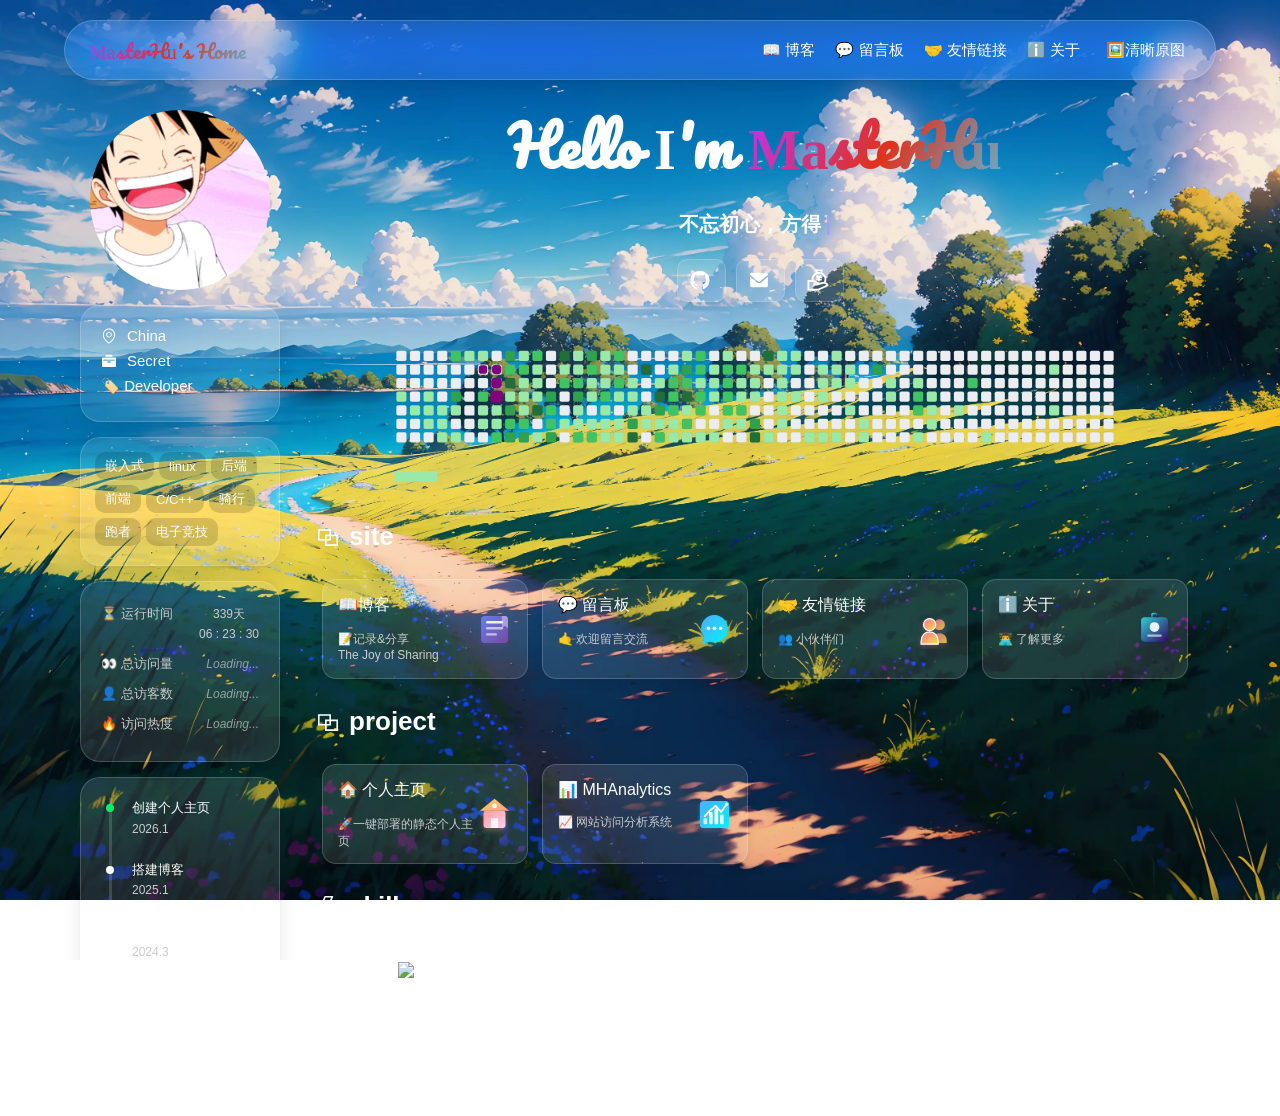
==== commit 8dd1c993: "🚀 feat: v1.1.0 — accessibility and UX enhancement - ♿ WCAG 2.1 AA: ARIA, Focus Trap, keyboard nav, r" ====
--- a/index.html
+++ b/index.html
@@ -1,396 +1,409 @@
-<!-- =========================================================
- * MasterHu Homepage
- * Author: MasterHu
- * Website: https://masterhu.com.cn
- * License: CC BY-NC 4.0
- * ========================================================= -->
-
-<!DOCTYPE html>
-<html lang="zh-CN" data-site="masterhu.com.cn">
-
-<head>
-  <meta charset="UTF-8">
-  <meta http-equiv="X-UA-Compatible" content="IE=edge">
-  <meta name="viewport" content="width=device-width, initial-scale=1.0, maximum-scale=5.0, user-scalable=yes">
-
-  <!-- Primary Meta Tags -->
-  <!-- [CUSTOMIZE]: Change these meta tags to match your personal information -->
-  <title>𝓜𝓪𝓼𝓽𝓮𝓻𝓱𝓾 | 个人主页</title>
-  <meta name="title" content="MasterHu | 个人主页">
-  <meta name="description" content="MasterHu 的个人主页 - 记录、分享、成长。让每一次技术探索和生活感悟都有迹可循。">
-  <meta name="keywords" content="masterhu,开发者,masterhu主页,masterhu homepage,个人主页,技术博客,开源项目,前端开发,后端开发,嵌入式开发">
-  <meta name="author" content="MasterHu">
-  <meta name="generator" content="MasterHu Homepage Template v1.0.0">
-  <meta name="theme-color" content="#667eea">
-  <meta name="robots" content="index,follow">
-  <meta name="googlebot" content="index,follow">
-  <meta name="language" content="zh-CN">
-  <meta name="revisit-after" content="7 days">
-  <link rel="canonical" href="https://masterhu.com.cn/">
-
-  <!-- Preconnect for Fonts -->
-  <link rel="preconnect" href="https://fonts.googleapis.com">
-  <link rel="preconnect" href="https://fonts.gstatic.com" crossorigin>
-  <!-- Preload Critical Resources -->
-  <link rel="preload" as="image" href="./static/img/avatar.gif">
-  <link rel="preload" as="image" href="./static/img/background.webp">
-  <link rel="preload" as="image" href="./static/img/background-wap.webp" media="(max-width: 800px)">
-  <link rel="preload" href="./static/fonts/Pacifico-Regular.ttf" as="font" type="font/ttf" crossorigin>
-
-  <!-- [CUSTOMIZE]: Open Graph / Facebook Meta Tags -->
-  <!-- Replace content with your own site information -->
-  <meta property="og:type" content="website">
-  <meta property="og:url" content="https://masterhu.com.cn/">
-  <meta property="og:title" content="MasterHu | 个人主页">
-  <meta property="og:description" content="探索技术与艺术的边界，记录我的数字旅程。">
-  <meta property="og:image" content="https://masterhu.com.cn/static/img/avatar.gif">
-  <meta property="og:image:alt" content="MasterHu Avatar">
-  <meta property="og:site_name" content="MasterHu Homepage">
-  <meta property="og:locale" content="zh_CN">
-
-  <!-- Twitter -->
-  <meta property="twitter:card" content="summary_large_image">
-  <meta property="twitter:url" content="https://masterhu.com.cn/">
-  <meta property="twitter:title" content="MasterHu | 个人主页">
-  <meta property="twitter:description" content="探索技术与艺术的边界，记录我的数字旅程。">
-  <meta property="twitter:image" content="https://masterhu.com.cn/static/img/avatar.gif">
-  <meta property="twitter:creator" content="@masterhu">
-  <meta property="twitter:site" content="@masterhu">
-
-  <!-- [CUSTOMIZE]: Additional SEO Meta Tags -->
-  <meta name="application-name" content="MasterHu Homepage">
-  <meta name="apple-mobile-web-app-title" content="MasterHu">
-  <meta name="apple-mobile-web-app-capable" content="yes">
-  <meta name="apple-mobile-web-app-status-bar-style" content="default">
-  <meta name="mobile-web-app-capable" content="yes">
-  <meta name="msapplication-TileColor" content="#667eea">
-  <meta name="msapplication-config" content="/browserconfig.xml">
-
-  <!-- [CUSTOMIZE]: JSON-LD Structured Data -->
-  <!-- Modify this section to match your personal profile -->
-  <script type="application/ld+json">
-  {
-    "@context": "https://schema.org",
-    "@type": "Person",
-    "name": "MasterHu",
-    "url": "https://masterhu.com.cn",
-    "sameAs": [
-      "https://github.com/masterhulab",
-      "https://blog.masterhu.com.cn"
-    ],
-    "jobTitle": "Full Stack Developer",
-    "worksFor": {
-      "@type": "Organization",
-      "name": "Freelance"
-    },
-    "knowsAbout": ["HTML", "CSS", "JavaScript", "React", "Vue", "Node.js", "Python", "Go", "C/C++", "Linux", "Docker"],
-    "image": "https://masterhu.com.cn/static/img/avatar.gif"
-  }
-  </script>
-
-  <!-- Favicon -->
-  <link rel="icon" href="./static/img/favicon.ico">
-  <link rel="apple-touch-icon" href="./static/img/avatar.gif">
-
-  <!-- Stylesheets -->
-  <link rel="stylesheet" href="./static/css/style.css">
-  <link rel="stylesheet" href="./static/css/mobile.css">
-  <link rel="stylesheet" href="./static/css/theme.css">
-</head>
-
-<body data-author="masterhu" data-project="homepage" data-license="CC-BY-NC-4.0">
-  <!-- Loading Screen -->
-  <div class="mh-loading" role="status" aria-label="页面加载中">
-    <div class="mh-loading-spinner"></div>
-  </div>
-
-  <!-- Navigation Bar -->
-  <nav class="mh-nav">
-    <div class="nav-container">
-      <span class="gradient-text">MasterHu's Home</span>
-      <!-- [CUSTOMIZE]: Navigation Links -->
-      <ul class="nav-links" aria-hidden="true">
-        <li>
-          <a href="https://blog.masterhu.com.cn" target="_blank" rel="noopener noreferrer">📖 博客</a>
-        </li>
-        <li>
-          <a href="https://blog.masterhu.com.cn/message" target="_blank" rel="noopener noreferrer">💬 留言板</a>
-        </li>
-        <li>
-          <a href="https://blog.masterhu.com.cn/friends" target="_blank" rel="noopener noreferrer">🤝 友情链接</a>
-        </li>
-        <li>
-          <a href="https://blog.masterhu.com.cn/about" target="_blank" rel="noopener noreferrer">ℹ️ 关于</a>
-        </li>
-        <li>
-          <button class="nav-theme-toggle" aria-label="Toggle theme">
-            🖼️清晰原图
-          </button>
-        </li>
-      </ul>
-      <div class="nav-burger" aria-label="Toggle navigation" aria-expanded="false" role="button" tabindex="0">
-        <div class="line1"></div>
-        <div class="line2"></div>
-        <div class="line3"></div>
-      </div>
-    </div>
-  </nav>
-
-  <!-- Background Filter Overlay -->
-  <div class="mh-bg-filter" aria-hidden="true"></div>
-
-  <!-- Main Layout -->
-  <main class="mh-layout">
-    <!-- Left Sidebar -->
-    <aside class="mh-sidebar mh-sidebar--left">
-      <div class="mh-avatar" role="img" aria-label="MasterHu Avatar">
-      </div>
-      <div class="mh-sidebar-section mh-bio">
-        <div class="mh-bio-item">
-          <svg class="icon" aria-label="Location: China">
-            <use href="./static/svg/icons.svg#icon-location"></use>
-          </svg>China
-        </div>
-        <div class="mh-bio-item">
-          <svg class="icon" aria-label="Identity: Private">
-            <use href="./static/svg/icons.svg#icon-secret"></use>
-          </svg>Secret
-        </div>
-        <div class="mh-bio-item">🏷️ Developer</div>
-      </div>
-      <!-- [CUSTOMIZE]: Tags Section -->
-      <div class="mh-sidebar-section mh-tags">
-        <div class="mh-tags-item">嵌入式</div>
-        <div class="mh-tags-item">linux</div>
-        <div class="mh-tags-item">后端</div>
-        <div class="mh-tags-item">前端</div>
-        <div class="mh-tags-item">C/C++</div>
-        <div class="mh-tags-item">骑行</div>
-        <div class="mh-tags-item">跑者</div>
-        <div class="mh-tags-item">电子竞技</div>
-      </div>
-      <dl class="mh-sidebar-section mh-status">
-        <div class="mh-status-item mh-status-item--uptime">
-          <dt class="mh-status-title">⏳ 运行时间</dt>
-          <dd class="mh-status-text mh-status-text--uptime" id="run-time">Loading...</dd>
-        </div>
-        <div class="mh-status-item">
-          <dt class="mh-status-title">👀 总访问量</dt>
-          <dd class="mh-status-text">
-            <span id="mh_site_pv"><i class="mh-inline-loading">Loading...</i></span>
-          </dd>
-        </div>
-        <div class="mh-status-item">
-          <dt class="mh-status-title">👤 总访客数</dt>
-          <dd class="mh-status-text">
-            <span id="mh_site_uv"><i class="mh-inline-loading">Loading...</i></span>
-          </dd>
-        </div>
-
-        <div class="mh-status-item">
-          <dt class="mh-status-title">🔥 访问热度</dt>
-          <dd class="mh-status-text">
-            <span id="mh_page_pv"><i class="mh-inline-loading">Loading...</i></span>
-          </dd>
-        </div>
-      </dl>
-      <!-- [CUSTOMIZE]: Timeline Section -->
-      <div class="mh-sidebar-section mh-timeline">
-        <ul class="mh-timeline-list">
-          <li class="mh-timeline-item">
-            <div class="mh-timeline-dot"></div>
-            <div class="mh-timeline-text">创建个人主页</div>
-            <div class="mh-timeline-date">2026.1</div>
-          </li>
-          <li class="mh-timeline-item">
-            <div class="mh-timeline-dot"></div>
-            <div class="mh-timeline-text">搭建博客</div>
-            <div class="mh-timeline-date">2025.1</div>
-          </li>
-          <li class="mh-timeline-item">
-            <div class="mh-timeline-dot"></div>
-            <div class="mh-timeline-text">搭建第一个网站(自用)</div>
-            <div class="mh-timeline-date">2024.3</div>
-          </li>
-          <li class="mh-timeline-item">
-            <div class="mh-timeline-dot"></div>
-            <div class="mh-timeline-text">注册域名 masterhu.com.cn</div>
-            <div class="mh-timeline-date">2024.1</div>
-          </li>
-          <li class="mh-timeline-item mh-timeline-item--more">
-            <div class="mh-timeline-dot"></div>
-            <div class="mh-timeline-text">...</div>
-            <div class="mh-timeline-date">...</div>
-          </li>
-          <li class="mh-timeline-item">
-            <div class="mh-timeline-dot"></div>
-            <div class="mh-timeline-text">第一篇博客</div>
-            <div class="mh-timeline-date">2020.2</div>
-          </li>
-        </ul>
-      </div>
-    </aside>
-    <div class="mh-content">
-      <header class="hero-section">
-        <div class="avatar-mobile">
-          <img src="./static/img/avatar.gif" alt="MasterHu Avatar" width="120" height="120" loading="lazy" />
-        </div>
-
-        <div class="hero-intro">
-          <div class="hero-greeting">
-            Hello I'm <span class="gradient-text greeting-name">MasterHu</span>
-          </div>
-          <div class="hero-motto" id="hero-motto" aria-label="motto"></div>
-        </div>
-
-        <div class="hero-actions">
-          <a class="hero-actions-item" href="https://github.com/masterhulab" target="_blank" rel="noopener noreferrer">
-            <svg class="icon" aria-label="Github Profile">
-              <use href="./static/svg/icons.svg#icon-github"></use>
-            </svg>
-            <div class="hero-actions-item-tip">Github</div>
-          </a>
-          <a class="hero-actions-item" href="mailto:i@masterhu.com.cn">
-            <svg class="icon" aria-label="Email Contact">
-              <use href="./static/svg/icons.svg#icon-mail"></use>
-            </svg>
-            <div class="hero-actions-item-tip">Mail</div>
-          </a>
-          <button class="hero-actions-item js-sponsor-trigger" type="button" data-image="./static/img/reward.webp">
-            <svg class="icon" aria-label="Sponsor/Donate">
-              <use href="./static/svg/icons.svg#icon-sponsor"></use>
-            </svg>
-            <div class="hero-actions-item-tip sponsor-link">赞助</div>
-          </button>
-        </div>
-
-        <div class="snake">
-          <img id="snake-img" src="./static/svg/snake-Light.svg" alt="Snake Contribution Graph" />
-        </div>
-      </header>
-
-      <!-- [CUSTOMIZE]: Site Cards (Blog, GitHub, etc.) -->
-      <section class="mh-sections">
-        <div class="mh-sections-title">
-          <svg class="icon">
-            <use href="./static/svg/icons.svg#icon-layout"></use>
-          </svg>site
-        </div>
-
-        <div class="mh-site-grid">
-          <a class="mh-site-card" target="_blank" href="https://blog.masterhu.com.cn" rel="noopener noreferrer">
-            <div class="mh-site-content">
-              <h3>📖博客</h3>
-              <p>📝记录&分享<br> The Joy of Sharing</p>
-            </div>
-            <div class="mh-site-icon">
-              <img src="./static/svg/blog.svg" alt="Blog Icon" loading="lazy" />
-            </div>
-          </a>
-          <a class="mh-site-card" target="_blank" href="https://blog.masterhu.com.cn/message" rel="noopener noreferrer">
-            <div class="mh-site-content">
-              <h3>💬 留言板</h3>
-              <p>🤙 欢迎留言交流</p>
-            </div>
-            <div class="mh-site-icon">
-              <img src="./static/svg/message.svg" alt="Message Icon" loading="lazy" />
-            </div>
-          </a>
-          <a class="mh-site-card" target="_blank" href="https://blog.masterhu.com.cn/friends" rel="noopener noreferrer">
-            <div class="mh-site-content">
-              <h3>🤝 友情链接</h3>
-              <p>👥 小伙伴们</p>
-            </div>
-            <div class="mh-site-icon">
-              <img src="./static/svg/friends.svg" alt="Friends" loading="lazy" />
-            </div>
-          </a>
-          <a class="mh-site-card" target="_blank" href="https://blog.masterhu.com.cn/about" rel="noopener noreferrer">
-            <div class="mh-site-content">
-              <h3>ℹ️ 关于</h3>
-              <p>👨‍💻 了解更多</p>
-            </div>
-            <div class="mh-site-icon">
-              <img src="./static/svg/about.svg" alt="About" loading="lazy" />
-            </div>
-          </a>
-        </div>
-        <div class="mh-sections-title">
-          <svg class="icon">
-            <use href="./static/svg/icons.svg#icon-layout"></use>
-          </svg>project
-        </div>
-
-        <div class="mh-project-grid">
-          <a class="mh-project-card" target="_blank" href="https://github.com/masterhulab/homepage" rel="noopener noreferrer">
-            <div class="mh-project-content">
-              <h3>🏠 个人主页</h3>
-              <p>🚀一键部署的静态个人主页</p>
-            </div>
-            <div class="mh-project-icon">
-              <img src="./static/svg/homepage.svg" alt="Homepage" loading="lazy" />
-            </div>
-          </a>
-          <a class="mh-project-card" target="_blank" href="https://github.com/masterhulab/MHAnalytics" rel="noopener noreferrer">
-            <div class="mh-project-content">
-              <h3>📊 MHAnalytics</h3>
-              <p>📈 网站访问分析系统</p>
-            </div>
-            <div class="mh-project-icon">
-              <img src="./static/svg/analytics.svg" alt="Analytics" loading="lazy" />
-            </div>
-          </a>
-        </div>
-
-        <!-- [CUSTOMIZE]: Skills Section (Powered by skillicons.dev) -->
-      <!-- Edit the 'i' parameter in the src URL to change icons -->
-      <section class="mh-sections">
-        <div class="mh-sections-title">
-          <svg class="icon">
-            <use href="./static/svg/icons.svg#icon-skills"></use>
-          </svg>
-          skills
-        </div>
-        <div class="mh-skills">
-          <img id="skill-pc" src="https://skillicons.dev/icons?i=html,css,js,ts,react,vue,nodejs,python,go,c,cpp,linux,docker,git,github,postman,vscode,markdown,photoshop,bash&perline=16" alt="Technical Skills Icons" width="960" height="64" loading="lazy" srcset="" />
-          <img id="skill-mobile" src="https://skillicons.dev/icons?i=html,css,js,ts,react,vue,nodejs,python,go,c,cpp,linux,docker,git,github,postman,vscode,markdown,photoshop,bash&perline=8" alt="Technical Skills Icons" width="360" height="128" loading="lazy" srcset="" />
-        </div>
-      </section>
-    </div>
-  </main>
-
-  <!-- footer -->
-  <footer>
-    <p>Copyright &copy; <time id="footer-year" datetime="2026">2026</time> By <a href="https://masterhu.com.cn/" aria-label="MasterHu">𝓜𝓪𝓼𝓽𝓮𝓻𝓱𝓾</a>. All Rights Reserved.</p>
-  </footer>
-
-  <!-- Modal for Images -->
-  <div class="mh-modal" role="dialog" aria-modal="true" aria-hidden="true">
-    <div class="modal-main">
-      <div class="modal-close" aria-label="Close modal">×</div>
-      <div class="modal-stack">
-        <div class="modal-hint">⟵ 左右滑动切换 ⟶</div>
-        <div class="modal-stack-inner">
-          <div class="modal-arrow modal-arrow-left">‹</div>
-          <img class="stack-img" src="./static/img/alipay.webp" alt="Alipay QR Code" loading="lazy" />
-          <img class="stack-img" src="./static/img/wechat.webp" alt="WeChat QR Code" loading="lazy" />
-          <div class="modal-arrow modal-arrow-right">›</div>
-        </div>
-      </div>
-      <img class="modal-img" src="" alt="Reward QR Code" />
-    </div>
-  </div>
-  <!-- Optional: WebLive2D Widget (看板娘) -->
-  <link rel="stylesheet" href="https://registry.npmmirror.com/weblive2d/latest/files/waifu.css" media="print" onload="this.media='all'">
-  <script defer src="https://registry.npmmirror.com/weblive2d/latest/files/js/autoload.js"></script>
-  
-  <!-- [CUSTOMIZE] Analytics | 统计服务配置 -->
-  <!--
-    Replace the script below with your own analytics provider (e.g., Umami, Cloudflare, etc.)
-  -->
-  <script src="https://insight.masterhu.com.cn/tracker.js"> </script>
-
-  <script src="./static/js/script.js" defer></script>
-</body>
-</html>
-
+<!-- =========================================================
+ * MasterHu Homepage
+ * Author: MasterHu
+ * Website: https://masterhu.com.cn
+ * License: CC BY-NC 4.0
+ * ========================================================= -->
+
+<!DOCTYPE html>
+<html lang="zh-CN">
+
+<head>
+  <meta charset="UTF-8">
+  <meta http-equiv="X-UA-Compatible" content="IE=edge">
+  <meta name="viewport" content="width=device-width, initial-scale=1.0, maximum-scale=5.0, user-scalable=yes">
+
+  <!-- Primary Meta Tags -->
+  <!-- [CUSTOMIZE]: Change these meta tags to match your personal information -->
+  <title>𝓜𝓪𝓼𝓽𝓮𝓻𝓱𝓾 | 个人主页</title>
+  <meta name="title" content="MasterHu | 个人主页">
+  <meta name="description" content="MasterHu 的个人主页 - 记录、分享、成长。让每一次技术探索和生活感悟都有迹可循。">
+  <meta name="keywords" content="masterhu,开发者,masterhu主页,masterhu homepage,个人主页,技术博客,开源项目,前端开发,后端开发,嵌入式开发">
+  <meta name="author" content="MasterHu">
+  <meta name="generator" content="MasterHu Homepage Template v1.1.0">
+  <meta name="theme-color" content="#667eea">
+  <meta name="robots" content="index,follow">
+  <meta name="googlebot" content="index,follow">
+  <meta name="language" content="zh-CN">
+  <meta name="revisit-after" content="7 days">
+  <link rel="canonical" href="https://masterhu.com.cn/">
+
+  <!-- Preload Critical Resources -->
+  <link rel="preconnect" href="https://cdn.jsdelivr.net" crossorigin>
+  <link rel="preconnect" href="https://skillicons.dev" crossorigin>
+  <link rel="preload" as="image" href="./static/img/avatar.gif">
+  <link rel="preload" as="image" href="./static/img/background.webp">
+  <link rel="preload" as="image" href="./static/img/background-wap.webp" media="(max-width: 800px)">
+  <link rel="preload" href="./static/fonts/Pacifico-Regular.ttf" as="font" type="font/ttf" crossorigin>
+
+  <!-- [CUSTOMIZE]: Open Graph / Facebook Meta Tags -->
+  <!-- Replace content with your own site information -->
+  <meta property="og:type" content="website">
+  <meta property="og:url" content="https://masterhu.com.cn/">
+  <meta property="og:title" content="MasterHu | 个人主页">
+  <meta property="og:description" content="探索技术与艺术的边界，记录我的数字旅程。">
+  <meta property="og:image" content="https://masterhu.com.cn/static/img/avatar.gif">
+  <meta property="og:image:alt" content="MasterHu Avatar">
+  <meta property="og:site_name" content="MasterHu Homepage">
+  <meta property="og:locale" content="zh_CN">
+
+  <!-- Twitter -->
+  <meta name="twitter:card" content="summary_large_image">
+  <meta name="twitter:url" content="https://masterhu.com.cn/">
+  <meta name="twitter:title" content="MasterHu | 个人主页">
+  <meta name="twitter:description" content="探索技术与艺术的边界，记录我的数字旅程。">
+  <meta name="twitter:image" content="https://masterhu.com.cn/static/img/avatar.gif">
+  <meta name="twitter:creator" content="@masterhu">
+  <meta name="twitter:site" content="@masterhu">
+
+  <!-- [CUSTOMIZE]: Additional SEO Meta Tags -->
+  <meta name="application-name" content="MasterHu Homepage">
+  <meta name="apple-mobile-web-app-title" content="MasterHu">
+  <meta name="apple-mobile-web-app-capable" content="yes">
+  <meta name="apple-mobile-web-app-status-bar-style" content="default">
+  <meta name="mobile-web-app-capable" content="yes">
+  <meta name="msapplication-TileColor" content="#667eea">
+
+  <!-- [CUSTOMIZE]: JSON-LD Structured Data -->
+  <!-- Modify this section to match your personal profile -->
+  <script type="application/ld+json">
+  {
+    "@context": "https://schema.org",
+    "@type": "Person",
+    "name": "MasterHu",
+    "url": "https://masterhu.com.cn",
+    "sameAs": [
+      "https://github.com/masterhulab",
+      "https://blog.masterhu.com.cn"
+    ],
+    "jobTitle": "Full Stack Developer",
+    "worksFor": {
+      "@type": "Organization",
+      "name": "Freelance"
+    },
+    "knowsAbout": ["HTML", "CSS", "JavaScript", "React", "Vue", "Node.js", "Python", "Go", "C/C++", "Linux", "Docker"],
+    "image": "https://masterhu.com.cn/static/img/avatar.gif"
+  }
+  </script>
+
+  <!-- Favicon -->
+  <link rel="icon" href="./static/img/favicon.ico">
+  <link rel="apple-touch-icon" href="./static/img/avatar.gif">
+
+  <!-- Inline Theme: Prevent Flash of Unstyled Content (FOUC) -->
+  <!-- [CUSTOMIZE]: Keep THEME_CLASSES in sync with THEME_CONFIG.classes in script.js -->
+  <script>
+    try {
+      var t = parseInt(localStorage.getItem("MH_THEME_INDEX"), 10) || 0;
+      var THEME_CLASSES = ["theme-clear","theme-dim","theme-fresh","theme-blur","theme-sky","theme-white","theme-dark"];
+      if (THEME_CLASSES[t]) document.documentElement.classList.add(THEME_CLASSES[t]);
+    } catch(e) {}
+  </script>
+
+  <!-- Stylesheets -->
+  <link rel="stylesheet" href="./static/css/style.css?v=1.0.1">
+  <link rel="stylesheet" href="./static/css/mobile.css?v=1.0.1">
+  <link rel="stylesheet" href="./static/css/theme.css?v=1.0.1">
+</head>
+
+<body>
+  <!-- Loading Screen -->
+  <div class="mh-loading" role="status" aria-label="页面加载中">
+    <div class="mh-loading-spinner">
+      <div class="mh-loading-ring"></div>
+    </div>
+    <span class="mh-loading-text">MasterHu</span>
+  </div>
+
+  <!-- Navigation Bar -->
+  <nav class="mh-nav">
+    <div class="nav-container">
+      <span class="gradient-text">MasterHu's Home</span>
+      <!-- [CUSTOMIZE]: Navigation Links -->
+      <ul class="nav-links">
+        <li>
+          <a href="https://blog.masterhu.com.cn" target="_blank" rel="noopener noreferrer">📖 博客</a>
+        </li>
+        <li>
+          <a href="https://blog.masterhu.com.cn/message" target="_blank" rel="noopener noreferrer">💬 留言板</a>
+        </li>
+        <li>
+          <a href="https://blog.masterhu.com.cn/friends" target="_blank" rel="noopener noreferrer">🤝 友情链接</a>
+        </li>
+        <li>
+          <a href="https://blog.masterhu.com.cn/about" target="_blank" rel="noopener noreferrer">ℹ️ 关于</a>
+        </li>
+        <li>
+          <button class="nav-theme-toggle" aria-label="Toggle theme">
+            🖼️清晰原图
+          </button>
+        </li>
+      </ul>
+      <div class="nav-burger" aria-label="Toggle navigation" aria-expanded="false" role="button" tabindex="0">
+        <div class="line1" aria-hidden="true"></div>
+        <div class="line2" aria-hidden="true"></div>
+        <div class="line3" aria-hidden="true"></div>
+      </div>
+    </div>
+  </nav>
+
+  <!-- Background Filter Overlay -->
+  <div class="mh-bg-filter" aria-hidden="true"></div>
+
+  <!-- Main Layout -->
+  <main class="mh-layout">
+    <!-- Left Sidebar -->
+    <aside class="mh-sidebar">
+      <div class="mh-avatar" role="img" aria-label="MasterHu Avatar">
+      </div>
+      <div class="mh-sidebar-section mh-bio">
+        <div class="mh-bio-item">
+          <svg class="icon" aria-label="Location: China">
+            <use href="./static/svg/icons.svg#icon-location"></use>
+          </svg>China
+        </div>
+        <div class="mh-bio-item">
+          <svg class="icon" aria-label="Identity: Private">
+            <use href="./static/svg/icons.svg#icon-secret"></use>
+          </svg>Secret
+        </div>
+        <div class="mh-bio-item"><span>🏷️ Developer</span></div>
+      </div>
+      <!-- [CUSTOMIZE]: Tags Section -->
+      <div class="mh-sidebar-section mh-tags">
+        <div class="mh-tags-item">嵌入式</div>
+        <div class="mh-tags-item">linux</div>
+        <div class="mh-tags-item">后端</div>
+        <div class="mh-tags-item">前端</div>
+        <div class="mh-tags-item">C/C++</div>
+        <div class="mh-tags-item">骑行</div>
+        <div class="mh-tags-item">跑者</div>
+        <div class="mh-tags-item">电子竞技</div>
+      </div>
+      <dl class="mh-sidebar-section mh-status">
+        <div class="mh-status-item mh-status-item--uptime">
+          <dt class="mh-status-title">⏳ 运行时间</dt>
+          <dd class="mh-status-text mh-status-text--uptime" id="run-time">Loading...</dd>
+        </div>
+        <div class="mh-status-item">
+          <dt class="mh-status-title">👀 总访问量</dt>
+          <dd class="mh-status-text">
+            <span id="mh_site_pv"><i class="mh-inline-loading">Loading...</i></span>
+          </dd>
+        </div>
+        <div class="mh-status-item">
+          <dt class="mh-status-title">👤 总访客数</dt>
+          <dd class="mh-status-text">
+            <span id="mh_site_uv"><i class="mh-inline-loading">Loading...</i></span>
+          </dd>
+        </div>
+
+        <div class="mh-status-item">
+          <dt class="mh-status-title">🔥 访问热度</dt>
+          <dd class="mh-status-text">
+            <span id="mh_page_pv"><i class="mh-inline-loading">Loading...</i></span>
+          </dd>
+        </div>
+      </dl>
+      <!-- [CUSTOMIZE]: Timeline Section -->
+      <div class="mh-sidebar-section mh-timeline">
+        <ul class="mh-timeline-list">
+          <li class="mh-timeline-item">
+            <div class="mh-timeline-dot"></div>
+            <div class="mh-timeline-text">创建个人主页</div>
+            <div class="mh-timeline-date">2026.1</div>
+          </li>
+          <li class="mh-timeline-item">
+            <div class="mh-timeline-dot"></div>
+            <div class="mh-timeline-text">搭建博客</div>
+            <div class="mh-timeline-date">2025.1</div>
+          </li>
+          <li class="mh-timeline-item">
+            <div class="mh-timeline-dot"></div>
+            <div class="mh-timeline-text">搭建第一个网站(自用)</div>
+            <div class="mh-timeline-date">2024.3</div>
+          </li>
+          <li class="mh-timeline-item">
+            <div class="mh-timeline-dot"></div>
+            <div class="mh-timeline-text">注册域名 masterhu.com.cn</div>
+            <div class="mh-timeline-date">2024.1</div>
+          </li>
+          <li class="mh-timeline-item mh-timeline-item--more">
+            <div class="mh-timeline-dot"></div>
+            <div class="mh-timeline-text">...</div>
+            <div class="mh-timeline-date">...</div>
+          </li>
+          <li class="mh-timeline-item">
+            <div class="mh-timeline-dot"></div>
+            <div class="mh-timeline-text">第一篇博客</div>
+            <div class="mh-timeline-date">2020.2</div>
+          </li>
+        </ul>
+      </div>
+    </aside>
+    <div class="mh-content">
+      <header class="hero-section">
+        <div class="avatar-mobile">
+          <img src="./static/img/avatar.gif" alt="MasterHu Avatar" width="120" height="120" loading="eager" />
+        </div>
+
+        <div class="hero-intro">
+          <div class="hero-greeting">
+            Hello I'm <span class="gradient-text greeting-name">MasterHu</span>
+          </div>
+          <div class="hero-motto" id="hero-motto" aria-hidden="true"></div>
+        </div>
+
+        <div class="hero-actions">
+          <a class="hero-actions-item" href="https://github.com/masterhulab" target="_blank" rel="noopener noreferrer">
+            <svg class="icon" aria-label="Github Profile">
+              <use href="./static/svg/icons.svg#icon-github"></use>
+            </svg>
+            <div class="hero-actions-item-tip">Github</div>
+          </a>
+          <a class="hero-actions-item" href="mailto:i@masterhu.com.cn">
+            <svg class="icon" aria-label="Email Contact">
+              <use href="./static/svg/icons.svg#icon-mail"></use>
+            </svg>
+            <div class="hero-actions-item-tip">Mail</div>
+          </a>
+          <button class="hero-actions-item js-sponsor-trigger" type="button" data-image="./static/img/reward.webp">
+            <svg class="icon" aria-label="Sponsor/Donate">
+              <use href="./static/svg/icons.svg#icon-sponsor"></use>
+            </svg>
+            <div class="hero-actions-item-tip">赞助</div>
+          </button>
+        </div>
+
+        <div class="snake">
+          <img id="snake-img" src="./static/svg/snake-Light.svg" alt="Snake Contribution Graph" />
+        </div>
+      </header>
+
+      <!-- [CUSTOMIZE]: Site Cards (Blog, GitHub, etc.) -->
+      <section class="mh-sections">
+        <div class="mh-sections-title">
+          <svg class="icon">
+            <use href="./static/svg/icons.svg#icon-layout"></use>
+          </svg>site
+        </div>
+
+        <div class="mh-site-grid">
+          <a class="mh-site-card" target="_blank" href="https://blog.masterhu.com.cn" rel="noopener noreferrer">
+            <div class="mh-site-content">
+              <h3>📖博客</h3>
+              <p>📝记录&分享<br> The Joy of Sharing</p>
+            </div>
+            <div class="mh-site-icon">
+              <img src="./static/svg/blog.svg" alt="Blog Icon" loading="lazy" />
+            </div>
+          </a>
+          <a class="mh-site-card" target="_blank" href="https://blog.masterhu.com.cn/message" rel="noopener noreferrer">
+            <div class="mh-site-content">
+              <h3>💬 留言板</h3>
+              <p>🤙 欢迎留言交流</p>
+            </div>
+            <div class="mh-site-icon">
+              <img src="./static/svg/message.svg" alt="Message Icon" loading="lazy" />
+            </div>
+          </a>
+          <a class="mh-site-card" target="_blank" href="https://blog.masterhu.com.cn/friends" rel="noopener noreferrer">
+            <div class="mh-site-content">
+              <h3>🤝 友情链接</h3>
+              <p>👥 小伙伴们</p>
+            </div>
+            <div class="mh-site-icon">
+              <img src="./static/svg/friends.svg" alt="Friends" loading="lazy" />
+            </div>
+          </a>
+          <a class="mh-site-card" target="_blank" href="https://blog.masterhu.com.cn/about" rel="noopener noreferrer">
+            <div class="mh-site-content">
+              <h3>ℹ️ 关于</h3>
+              <p>👨‍💻 了解更多</p>
+            </div>
+            <div class="mh-site-icon">
+              <img src="./static/svg/about.svg" alt="About" loading="lazy" />
+            </div>
+          </a>
+        </div>
+        <div class="mh-sections-title">
+          <svg class="icon">
+            <use href="./static/svg/icons.svg#icon-layout"></use>
+          </svg>project
+        </div>
+
+        <div class="mh-project-grid">
+          <a class="mh-project-card" target="_blank" href="https://github.com/masterhulab/homepage" rel="noopener noreferrer">
+            <div class="mh-project-content">
+              <h3>🏠 个人主页</h3>
+              <p>🚀一键部署的静态个人主页</p>
+            </div>
+            <div class="mh-project-icon">
+              <img src="./static/svg/homepage.svg" alt="Homepage" loading="lazy" />
+            </div>
+          </a>
+          <a class="mh-project-card" target="_blank" href="https://github.com/masterhulab/MHAnalytics" rel="noopener noreferrer">
+            <div class="mh-project-content">
+              <h3>📊 MHAnalytics</h3>
+              <p>📈 网站访问分析系统</p>
+            </div>
+            <div class="mh-project-icon">
+              <img src="./static/svg/analytics.svg" alt="Analytics" loading="lazy" />
+            </div>
+          </a>
+        </div>
+      </section>
+
+      <!-- [CUSTOMIZE]: Skills Section (Powered by skillicons.dev) -->
+      <!-- Edit the 'i' parameter in the src URL to change icons -->
+      <section class="mh-sections">
+        <div class="mh-sections-title">
+          <svg class="icon">
+            <use href="./static/svg/icons.svg#icon-skills"></use>
+          </svg>
+          skills
+        </div>
+        <div class="mh-skills">
+          <img id="skill-pc" src="https://skillicons.dev/icons?i=html,css,js,ts,react,vue,nodejs,python,go,c,cpp,linux,docker,git,github,postman,vscode,markdown,photoshop,bash&perline=16" alt="Technical Skills Icons" width="960" height="64" loading="lazy" referrerpolicy="no-referrer" />
+          <img id="skill-mobile" src="https://skillicons.dev/icons?i=html,css,js,ts,react,vue,nodejs,python,go,c,cpp,linux,docker,git,github,postman,vscode,markdown,photoshop,bash&perline=8" alt="Technical Skills Icons" width="360" height="128" loading="lazy" referrerpolicy="no-referrer" />
+        </div>
+      </section>
+    </div>
+  </main>
+
+  <!-- Footer -->
+  <footer>
+    <p>Copyright &copy; <time id="footer-year" datetime="2026">2026</time> By <a href="https://masterhu.com.cn/" aria-label="MasterHu">𝓜𝓪𝓼𝓽𝓮𝓻𝓱𝓾</a>. All Rights Reserved.</p>
+  </footer>
+
+  <!-- Modal for Images -->
+  <div class="mh-modal" role="dialog" aria-modal="true" aria-hidden="true">
+    <div class="modal-main">
+      <button class="modal-close" aria-label="Close modal" type="button">×</button>
+      <div class="modal-stack">
+        <div class="modal-hint">⟵ 左右滑动切换 ⟶</div>
+        <div class="modal-stack-inner">
+          <div class="modal-arrow modal-arrow-left">‹</div>
+          <img class="stack-img" src="./static/img/alipay.webp" alt="Alipay QR Code" loading="lazy" />
+          <img class="stack-img" src="./static/img/wechat.webp" alt="WeChat QR Code" loading="lazy" />
+          <div class="modal-arrow modal-arrow-right">›</div>
+        </div>
+      </div>
+      <img class="modal-img" src="data:," alt="Reward QR Code" />
+    </div>
+  </div>
+  <!-- Optional: WebLive2D Widget (看板娘) -->
+  <!-- [CUSTOMIZE]: Replace CDN or remove entirely -->
+  <link rel="stylesheet" href="https://cdn.jsdelivr.net/npm/weblive2d@latest/waifu.css" media="print" onload="this.media='all'">
+  <script defer src="https://cdn.jsdelivr.net/npm/weblive2d@latest/js/autoload.js"></script>
+  
+  <!-- [CUSTOMIZE]: Analytics | 统计服务配置 -->
+  <!--
+    Replace the script below with your own analytics provider (e.g., Umami, Cloudflare, etc.)
+  -->
+  <script defer src="https://insight.masterhu.com.cn/tracker.js"></script>
+
+  <script src="./static/js/script.js?v=1.0.1" defer></script>
+</body>
+</html>
+
--- a/static/css/style.css
+++ b/static/css/style.css
@@ -1,1196 +1,1226 @@
-/* =========================================================
- * MasterHu Homepage Styles
- * Author: MasterHu
- * Website: https://masterhu.com.cn
- * License: CC BY-NC 4.0
- * ========================================================= */
-
-/* ==================================================
-   Global Resets & Fonts
-================================================== */
-:root {
-  /* Modern Style Font Stack */
-  --font-family-zh: -apple-system, BlinkMacSystemFont, "PingFang SC", "Hiragino Sans GB", "Microsoft YaHei", sans-serif;
-  --font-family-en: -apple-system, BlinkMacSystemFont, "SF Pro Text", "Helvetica Neue", Helvetica, Arial, sans-serif;
-  --font-family-title: "Pacifico-Regular", cursive;
-  
-  /* Modern Design Tokens */
-  --modern-radius-lg: 20px;
-  --modern-radius-md: 16px;
-  --modern-radius-sm: 10px;
-  --modern-transition: cubic-bezier(0.25, 0.1, 0.25, 1);
-}
-
-::selection {
-  background-color: var(--accent-color);
-  color: #ffffff;
-}
-
-/* Scrollbar Styling */
-::-webkit-scrollbar {
-  width: 8px;
-  height: 8px;
-}
-
-::-webkit-scrollbar-track {
-  background: transparent;
-}
-
-::-webkit-scrollbar-thumb {
-  background-color: rgba(128, 128, 128, 0.4);
-  border-radius: 4px;
-  backdrop-filter: blur(4px);
-}
-
-::-webkit-scrollbar-thumb:hover {
-  background-color: rgba(128, 128, 128, 0.6);
-}
-
-@font-face {
-  font-family: "Ubuntu-Regular";
-  src: url(../fonts/Ubuntu-Regular.ttf);
-  font-display: swap;
-}
-
-@font-face {
-  font-family: "Pacifico-Regular";
-  src: url(../fonts/Pacifico-Regular.ttf);
-  font-display: swap;
-}
-
-* {
-  margin: 0;
-  padding: 0;
-  box-sizing: border-box;
-}
-
-html {
-  width: 100%;
-  overflow-x: hidden;
-  scroll-behavior: smooth;
-}
-
-body {
-  position: relative;
-  width: 100%;
-  height: 100%;
-  min-height: 100vh;
-  overflow-x: hidden;
-
-  font-family: var(--font-family-en), var(--font-family-zh);
-  color: var(--primary-text-color);
-  background: var(--main-bg-color);
-  background-repeat: no-repeat;
-  background-size: cover;
-  background-position: center;
-  background-attachment: fixed;
-  
-  transition: color 0.1s ease, background-color 0.2s ease;
-}
-
-a {
-  text-decoration: none;
-  color: inherit;
-  outline: none;
-  border: none;
-  -webkit-tap-highlight-color: transparent;
-}
-
-a:hover, a:focus {
-  text-decoration: none;
-}
-
-/* Accessibility: Visible focus for keyboard users */
-a:focus-visible,
-button:focus-visible {
-  outline: 2px solid var(--accent-color);
-  outline-offset: 2px;
-}
-
-/* Scrollbar Customization (Global) */
-::-webkit-scrollbar {
-  width: 6px;
-}
-
-::-webkit-scrollbar-thumb {
-  height: 20%;
-  border-radius: 8px;
-  background-color: var(--primary-text-color);
-}
-
-::-webkit-scrollbar-track {
-  background-color: var(--scrollbar-track-color, linear-gradient(50deg, #a2d0ff, #ffffff));
-}
-
-/* ==================================================
-   Components: Loading Overlay
-================================================== */
-.mh-loading {
-  position: fixed;
-  inset: 0;
-  z-index: var(--z-index-loading);
-  
-  display: flex;
-  justify-content: center;
-  align-items: center;
-  
-  /* Cyberpunk Deep Space Background */
-  background: radial-gradient(circle at center, #1a1a2e 0%, #16213e 50%, #000000 100%);
-  opacity: 1;
-  transform: scale(1);
-  transition: opacity 0.6s cubic-bezier(0.22, 1, 0.36, 1), 
-              transform 0.6s cubic-bezier(0.22, 1, 0.36, 1);
-  perspective: 1000px;
-}
-
-.mh-loading.hide {
-  opacity: 0;
-  transform: scale(1.2);
-  pointer-events: none;
-}
-
-.mh-loading-spinner {
-  position: relative;
-  width: 80px;
-  height: 80px;
-  transform-style: preserve-3d;
-  animation: mh-spin-core 2s linear infinite;
-  
-  /* Glowing Core */
-  background: radial-gradient(circle at center, rgba(255, 255, 255, 0.9) 0%, rgba(0, 255, 255, 0.6) 15%, transparent 40%);
-  box-shadow: 0 0 20px rgba(0, 255, 255, 0.4);
-}
-
-/* Core Glow */
-.mh-loading-spinner::before {
-  content: "";
-  position: absolute;
-  inset: 10px;
-  border-radius: 50%;
-  border: 4px solid transparent;
-  border-top-color: #00ffff;
-  border-bottom-color: #00ffff;
-  filter: drop-shadow(0 0 10px #00ffff);
-  animation: mh-spin-orbit-1 1.5s cubic-bezier(0.68, -0.55, 0.27, 1.55) infinite;
-}
-
-/* Outer Orbit */
-.mh-loading-spinner::after {
-  content: "";
-  position: absolute;
-  inset: 0;
-  border-radius: 50%;
-  border: 4px solid transparent;
-  border-left-color: #ff00ff;
-  border-right-color: #ff00ff;
-  filter: drop-shadow(0 0 10px #ff00ff);
-  animation: mh-spin-orbit-2 2s cubic-bezier(0.68, -0.55, 0.27, 1.55) infinite reverse;
-}
-
-/* Loading Text */
-.mh-loading::after {
-  content: "SYSTEM INITIALIZING...";
-  position: absolute;
-  bottom: 25%;
-  font-family: 'Courier New', monospace;
-  font-size: 14px;
-  letter-spacing: 4px;
-  color: #00ffff;
-  text-shadow: 0 0 10px #00ffff;
-  animation: mh-text-pulse 2s ease-in-out infinite;
-  opacity: 0.8;
-}
-
-@keyframes mh-text-pulse {
-  0%, 100% { opacity: 0.4; letter-spacing: 4px; }
-  50% { opacity: 1; letter-spacing: 6px; }
-}
-
-@keyframes mh-spin-core {
-  0% { transform: rotateZ(0deg); }
-  100% { transform: rotateZ(360deg); }
-}
-
-@keyframes mh-spin-orbit-1 {
-  0% { transform: rotateX(0deg) rotateY(0deg); }
-  50% { transform: rotateX(180deg) rotateY(180deg); }
-  100% { transform: rotateX(360deg) rotateY(360deg); }
-}
-
-@keyframes mh-spin-orbit-2 {
-  0% { transform: rotateX(0deg) rotateY(0deg); }
-  50% { transform: rotateX(-180deg) rotateY(90deg); }
-  100% { transform: rotateX(-360deg) rotateY(180deg); }
-}
-
-/* Fallback for reduced motion */
-@media (prefers-reduced-motion: reduce) {
-  .mh-loading-spinner,
-  .mh-loading-spinner::before,
-  .mh-loading-spinner::after {
-    animation-duration: 10s;
-  }
-}
-
-/* ==================================================
-   Custom Cursor
-================================================== */
-body {
-  /* Default Cursor: High Contrast Black Arrow (macOS Black Style) */
-  cursor: url("../svg/cursor-auto.svg"), auto;
-}
-
-a, button, .mh-site-card, .mh-project-card, .nav-theme-toggle, .hero-actions-item, .nav-burger {
-  /* Pointer Cursor: High Contrast Black Hand */
-  cursor: url("../svg/cursor-pointer.svg"), pointer;
-}
-
-/* ==================================================
-   Layout: Navigation
-================================================== */
-.mh-nav {
-  position: fixed;
-  top: 20px;
-  left: 50%;
-  transform: translateX(-50%);
-  z-index: var(--z-index-nav);
-
-  width: 90%;
-  max-width: 1200px;
-  height: 60px;
-
-  /* Modern Blur Effect for Navigation */
-  background: var(--nav-bg-color);
-  border: var(--glass-border);
-  border-radius: 999px; /* Pill shape */
-  box-shadow: var(--modern-shadow);
-  
-  backdrop-filter: blur(20px) saturate(180%);
-  -webkit-backdrop-filter: blur(20px) saturate(180%);
-}
-
-.nav-container {
-  display: flex;
-  justify-content: space-between;
-  align-items: center;
-  height: 100%;
-  padding: 0 24px;
-}
-
-/* Gradient Text Effect */
-.gradient-text {
-  font-family: var(--font-family-title);
-  color: var(--primary-text-color);
-  
-  background-image: var(--gradient);
-  background-size: 200% auto;
-  background-position: 0% center;
-  -webkit-background-clip: text;
-  background-clip: text;
-  -webkit-text-fill-color: transparent;
-  
-  will-change: background-position;
-  animation: mh-kf-fluid-gradient 10s ease-in-out infinite;
-}
-
-.nav-container .gradient-text {
-  font-size: 20px;
-}
-
-@keyframes mh-kf-fluid-gradient {
-  0%   { background-position: 100% 50%; }
-  50%  { background-position: 0% 50%; }
-  100% { background-position: 100% 50%; }
-}
-
-.nav-links {
-  display: flex;
-  align-items: center;
-  gap: 20px;
-  list-style: none;
-}
-
-.nav-links a {
-  display: flex;
-  align-items: center;
-  gap: 5px;
-  
-  font-size: 15px;
-  font-weight: 500;
-  color: var(--primary-text-color);
-  
-  transition: 0.3s;
-}
-
-.nav-links a:hover {
-  color: var(--accent-color);
-  text-shadow: 0 0 6px rgba(116, 123, 255, 0.4);
-  transform: scale(1.1);
-}
-
-/* Theme Toggle Button */
-.nav-theme-toggle {
-  display: flex;
-  align-items: center;
-  justify-content: center;
-  
-  padding: 6px;
-  border: none;
-  border-radius: 6px;
-  background: transparent;
-  
-  color: var(--primary-text-color);
-  font-size: 15px;
-  white-space: nowrap;
-  cursor: pointer;
-  
-  transition: all 0.3s ease;
-}
-
-.nav-theme-toggle:hover {
-  color: var(--accent-color);
-  text-shadow: 0 0 6px rgba(116, 123, 255, 0.4);
-  transform: scale(1.1);
-}
-
-.nav-theme-toggle:focus-visible {
-  outline: 2px solid var(--accent-color);
-  outline-offset: 2px;
-}
-
-/* Burger Menu (Hidden on Desktop) */
-.nav-burger {
-  display: none;
-  cursor: pointer;
-}
-
-.nav-burger div {
-  width: 25px;
-  height: 3px;
-  margin: 5px;
-  background-color: var(--primary-text-color);
-  transition: all 0.3s ease;
-  border-radius: 4px;
-}
-
-.toggle .line1 { transform: rotate(-45deg) translate(-5px, 6px); }
-.toggle .line2 { opacity: 0; }
-.toggle .line3 { transform: rotate(45deg) translate(-5px, -6px); }
-
-/* Background Filter Overlay */
-.mh-bg-filter {
-  position: fixed;
-  z-index: var(--z-index-negative);
-  width: 100%;
-  height: 100%;
-  
-  background: var(--back-filter-color);
-  backdrop-filter: blur(var(--back-filter));
-  -webkit-backdrop-filter: blur(var(--back-filter));
-  
-  pointer-events: none;
-  will-change: backdrop-filter;
-  transition: all 0.3s ease;
-}
-
-/* ==================================================
-   Layout: Main Structure
-================================================== */
-.mh-layout {
-  position: relative;
-  display: flex;
-  flex-direction: row;
-  
-  width: 100%;
-  max-width: 1150px;
-  margin: 0 auto;
-  padding-top: 60px;
-  
-  transition: transform 0.5s ease;
-}
-
-/* ==================================================
-   Component: Sidebar
-================================================== */
-.mh-sidebar {
-  position: sticky;
-  top: 0;
-  left: 0;
-  
-  display: flex;
-  flex-direction: column;
-  align-items: center;
-  
-  width: 230px;
-  height: 100vh;
-  padding: 0 15px;
-  overflow-y: scroll;
-}
-
-.mh-sidebar::-webkit-scrollbar {
-  display: none;
-}
-
-.mh-avatar {
-  flex-shrink: 0;
-  width: 90%;
-  aspect-ratio: 1/1;
-  margin: 50px auto 0;
-  
-  background-image: url(../img/avatar.gif);
-  background-size: cover;
-  background-position: center;
-  background-repeat: no-repeat;
-  border-radius: 50%;
-}
-
-.mh-sidebar-section {
-  flex-shrink: 0;
-  width: 100%;
-  margin-top: 15px;
-  padding: 20px;
-  
-  background: var(--card-bg-color);
-  border-radius: var(--modern-radius-lg);
-  border: var(--glass-border);
-  box-shadow: var(--modern-shadow);
-  
-  backdrop-filter: blur(var(--card-filter));
-  -webkit-backdrop-filter: blur(var(--card-filter));
-}
-
-/* --- Bio Section --- */
-.mh-bio {
-  display: flex;
-  flex-direction: column;
-  justify-content: center;
-}
-
-.mh-bio-item {
-  display: flex;
-  align-items: center;
-  margin-bottom: 5px;
-  
-  font-size: 15px;
-  line-height: 20px;
-  overflow: hidden;
-}
-
-.mh-bio-item i, .mh-bio-item svg {
-  width: 16px;
-  height: 16px;
-  margin-right: 10px;
-  fill: var(--icon-fill-color);
-  font-size: 18px;
-}
-
-/* --- Tags Section --- */
-.mh-tags {
-  display: flex;
-  flex-wrap: wrap;
-  padding: 14px;
-}
-
-.mh-tags-item {
-  display: flex;
-  justify-content: center;
-  align-items: center;
-  
-  height: 28px;
-  margin: 0 5px 5px 0;
-  padding: 10px;
-  
-  background: var(--tag-bg-color);
-  border-radius: 10px;
-  font-size: 13px;
-}
-
-/* --- Status Section --- */
-.mh-status {
-  display: flex;
-  flex-direction: column;
-  gap: 1px;
-  min-height: min-content;
-}
-
-.mh-status-item {
-  display: flex;
-  justify-content: space-between;
-  align-items: center;
-  padding: 2px 0;
-  margin-bottom: 5px;
-  
-  font-size: 13px;
-  line-height: 20px;
-}
-
-.mh-status-title {
-  display: flex;
-  align-items: center;
-  gap: 6px;
-  color: var(--secondary-text-color);
-}
-
-.mh-status-text {
-  font-weight: 600;
-  color: var(--primary-text-color);
-  font-variant-numeric: tabular-nums;
-}
-
-.mh-status-item--uptime {
-  align-items: center;
-}
-
-.mh-status-text--uptime {
-  text-align: center;
-  
-  font-size: 12px;
-  font-weight: 500;
-  color: var(--secondary-text-color);
-  
-  white-space: pre-wrap;
-  word-break: break-word;
-}
-
-.mh-inline-loading {
-  font-size: 12px;
-  font-style: italic;
-  font-weight: normal;
-  opacity: 0.5;
-}
-
-/* --- Timeline Section --- */
-.mh-timeline-list {
-  width: 100%;
-  max-height: 220px;
-  padding-left: 8px;
-  
-  list-style: none;
-  font-size: 13px;
-  
-  overflow-y: scroll;
-  scroll-snap-type: y mandatory;
-  scrollbar-width: none;
-}
-
-.mh-timeline-list::-webkit-scrollbar {
-  display: none;
-}
-
-.mh-timeline-item {
-  position: relative;
-  padding: 0 0 24px 20px;
-  border-left: 3px solid var(--timeline-line-color);
-  scroll-snap-align: start;
-  
-  color: var(--primary-text-color);
-  transition: border-left-color 0.3s ease;
-}
-
-.mh-timeline-item--more {
-  border-left-style: dashed;
-  border-left-color: rgba(213, 213, 213, 0.1);
-}
-
-.mh-timeline-item--more .mh-timeline-dot {
-  display: none;
-}
-
-.mh-timeline-dot {
-  position: absolute;
-  top: 6px;
-  left: -6px;
-  
-  width: 8px;
-  height: 8px;
-  
-  background-color: #fff;
-  border: 2px solid #fff;
-  border-radius: 50%;
-  
-  transition: all 0.3s ease;
-}
-
-.mh-timeline-list .mh-timeline-item:first-child .mh-timeline-dot {
-  background-color: #09f069 !important;
-  border-color: #09f069 !important;
-  animation: mh-timeline-pulse 1.8s ease infinite;
-}
-
-@keyframes mh-timeline-pulse {
-  0%   { box-shadow: 0 0 0 0px rgba(9, 240, 105, 0.7); }
-  70%  { box-shadow: 0 0 0 8px rgba(9, 240, 105, 0); }
-  100% { box-shadow: 0 0 0 0px rgba(9, 240, 105, 0); }
-}
-
-.mh-timeline-text {
-  position: relative;
-  margin-bottom: 4px;
-  
-  font-size: 13px;
-  line-height: 1.5;
-  color: var(--primary-text-color);
-  
-  white-space: nowrap;
-  overflow: hidden;
-  text-overflow: ellipsis;
-}
-
-.mh-timeline-item:hover .mh-timeline-text {
-  white-space: normal;
-  overflow: visible;
-}
-
-.mh-timeline-date {
-  font-size: 12px;
-  color: var(--secondary-text-color);
-}
-
-.mh-timeline-item:hover .mh-timeline-date {
-  transform: scale(1.05);
-  opacity: 0.9;
-}
-
-.mh-timeline-item:hover .mh-timeline-dot {
-  background-color: #aaffcd;
-  border-color: #aaffcd;
-  box-shadow: 0 0 10px rgba(170, 255, 205, 0.4);
-}
-
-/* ==================================================
-   Component: Content Area
-================================================== */
-.mh-content {
-  position: relative;
-  display: flex;
-  flex-direction: column;
-  
-  width: calc(100% - 230px);
-  padding: 20px;
-  padding-bottom: 50px;
-}
-
-/* --- Hero Section --- */
-.avatar-mobile {
-  display: flex;
-  justify-content: center;
-  align-items: center;
-  width: 100%;
-  margin-top: 20px;
-}
-
-.avatar-mobile img {
-  display: block;
-  flex-shrink: 0;
-  width: 120px;
-  height: 120px;
-  
-  border-radius: 50%;
-  border: 0.5px solid #ffffff;
-  object-fit: cover;
-}
-
-.hero-intro {
-  display: flex;
-  flex-direction: column;
-  justify-content: center;
-  align-items: center;
-}
-
-.hero-greeting {
-  margin: 16px 0;
-  font-family: var(--font-family-title);
-  font-size: 56px;
-  font-weight: 800;
-  text-align: center;
-}
-
-.hero-motto {
-  font-size: 20px;
-  font-weight: 600;
-  line-height: 1.4;
-  letter-spacing: 0.02em;
-  text-align: center;
-  color: var(--motto-color);
-}
-
-#hero-motto::after {
-  content: '|';
-  margin-left: 4px;
-  color: var(--accent-color);
-  animation: blink 1s infinite;
-}
-
-@keyframes blink {
-  0%, 100% { opacity: 1; }
-  50% { opacity: 0; }
-}
-
-/* --- Hero Actions --- */
-.hero-actions {
-  display: flex;
-  justify-content: center;
-  align-items: center;
-  
-  width: 100%;
-  height: 60px;
-  margin-top: 12px;
-  overflow-x: scroll;
-}
-
-.hero-actions::-webkit-scrollbar {
-  display: none;
-}
-
-.hero-actions-item {
-  display: flex;
-  justify-content: center;
-  align-items: center;
-  flex-shrink: 0;
-  
-  width: 49px;
-  height: 43px;
-  margin-left: 10px;
-  padding: 0;
-  
-  background: var(--card-bg-color);
-  backdrop-filter: blur(var(--card-filter));
-  -webkit-backdrop-filter: blur(var(--card-filter));
-  
-  border-radius: var(--modern-radius-sm);
-  border: var(--glass-border);
-  box-shadow: 0 2px 8px rgba(0, 0, 0, 0.05);
-  
-  cursor: pointer;
-  
-  transition: width 0.3s var(--modern-transition), opacity 0.3s var(--modern-transition), transform 0.2s var(--modern-transition);
-}
-
-.hero-actions-item:hover {
-  width: 95px;
-  background: var(--card-hover-color);
-  transform: translateY(-2px);
-  box-shadow: 0 4px 12px rgba(0, 0, 0, 0.1);
-}
-
-.hero-actions-item:active {
-  transform: scale(0.96);
-}
-
-.hero-actions-item svg {
-  width: 22px;
-  height: 22px;
-  margin-right: 3px;
-  fill: var(--icon-fill-color);
-  font-size: 22px;
-}
-
-.hero-actions-item-tip {
-  display: none;
-  white-space: nowrap;
-  color: var(--primary-text-color);
-}
-
-.hero-actions-item:hover .hero-actions-item-tip {
-  display: block;
-}
-
-/* --- Snake Graph --- */
-.snake {
-  width: 85%;
-  max-width: 800px;
-  margin: 12px auto;
-}
-
-.snake img {
-  width: 100%;
-  height: 100%;
-  object-fit: cover;
-}
-
-/* --- Sections Title --- */
-.mh-sections-title {
-  display: flex;
-  align-items: center;
-  margin: 20px 0;
-  
-  font-size: 26px;
-  font-weight: 800;
-  transition: transform 0.4s ease;
-}
-
-.mh-sections-title svg {
-  width: 26px;
-  height: 26px;
-  margin-right: 8px;
-  fill: var(--icon-fill-color);
-}
-
-.mh-sections-title:hover {
-  transform: translateY(-5px);
-}
-
-/* --- Grids (Site & Project) --- */
-.mh-site-grid, .mh-project-grid {
-  display: flex;
-  flex-wrap: wrap;
-}
-
-@keyframes fadeInUp {
-  from {
-    opacity: 0;
-    transform: translateY(20px);
-  }
-  to {
-    opacity: 1;
-    transform: translateY(0);
-  }
-}
-
-.mh-site-card, .mh-project-card {
-  display: flex;
-  
-  width: calc(25% - 14px);
-  height: 100px;
-  margin: 7px;
-  padding: 15px;
-  
-  background-color: var(--card-bg-color);
-  border-radius: var(--modern-radius-md);
-  border: var(--glass-border);
-  box-shadow: 0 2px 10px rgba(0, 0, 0, 0.03);
-  
-  backdrop-filter: blur(var(--card-filter));
-  -webkit-backdrop-filter: blur(var(--card-filter));
-  
-  opacity: 0; /* Initial state for animation */
-  animation: fadeInUp 0.6s cubic-bezier(0.2, 0.8, 0.2, 1) forwards;
-  
-  transition: opacity 0.5s ease, background-color 0.3s ease, transform 0.2s var(--modern-transition), box-shadow 0.2s var(--modern-transition);
-}
-
-/* Staggered Delays for Cards */
-.mh-site-card:nth-child(1) { animation-delay: 0.1s; }
-.mh-site-card:nth-child(2) { animation-delay: 0.2s; }
-.mh-site-card:nth-child(3) { animation-delay: 0.3s; }
-.mh-site-card:nth-child(4) { animation-delay: 0.4s; }
-.mh-project-card:nth-child(1) { animation-delay: 0.5s; }
-.mh-project-card:nth-child(2) { animation-delay: 0.6s; }
-
-.mh-site-card:hover, .mh-project-card:hover {
-  box-shadow: 0 12px 24px -6px rgba(0, 0, 0, 0.12);
-  transform: translateY(-4px);
-}
-
-.mh-site-card:active, .mh-project-card:active {
-  transform: scale(0.98);
-}
-
-.mh-site-card:hover .mh-site-content,
-.mh-project-card:hover .mh-project-content {
-  width: 100%;
-}
-
-.mh-site-card:hover .mh-site-icon,
-.mh-project-card:hover .mh-project-icon {
-  width: 0%;
-}
-
-.mh-site-content, .mh-project-content {
-  width: 80%;
-  height: 100%;
-  transition: width 0.4s ease;
-}
-
-.mh-site-content h3, .mh-project-content h3 {
-  margin: 0;
-  font-size: 16px;
-  font-weight: normal;
-  color: var(--card-title-color);
-  transition: font-size 0.4s ease;
-}
-
-.mh-site-card:hover h3, .mh-project-card:hover h3 {
-  font-size: 20px;
-}
-
-.mh-site-content p, .mh-project-content p {
-  margin-top: 15px;
-  font-size: 12px;
-  color: var(--secondary-text-color);
-}
-
-.mh-site-icon, .mh-project-icon {
-  display: flex;
-  justify-content: center;
-  align-items: center;
-  
-  width: 20%;
-  height: 100%;
-  overflow: hidden;
-  transition: width 0.4s ease;
-}
-
-.mh-site-icon img, .mh-project-icon img {
-  width: 39px;
-  height: 39px;
-  transition: transform 0.4s ease;
-  animation: mh-float 3s ease-in-out infinite;
-}
-
-@keyframes mh-float {
-  0% { transform: translateY(0px); }
-  50% { transform: translateY(-3px); }
-  100% { transform: translateY(0px); }
-}
-
-.mh-site-card:hover img, .mh-project-card:hover img {
-  transform: scale(1.1) rotate(10deg);
-  animation-play-state: paused;
-}
-
-/* --- Skills --- */
-.mh-skills {
-  display: flex;
-  flex-direction: column;
-  align-items: center;
-  width: 100%;
-  padding: 20px;
-}
-
-.mh-skills img {
-  width: 85%;
-  max-width: 960px;
-  height: auto;
-  margin: 0 auto;
-  object-fit: contain;
-}
-
-.mh-skills #skill-mobile {
-  display: none;
-}
-
-/* --- Footer --- */
-footer {
-  position: absolute;
-  bottom: 0;
-  width: 100%;
-  padding: 10px;
-  
-  background: var(--card-bg-color);
-  backdrop-filter: blur(var(--card-filter));
-  -webkit-backdrop-filter: blur(var(--card-filter));
-  
-  text-align: center;
-  font-size: 13px;
-  color: var(--footer-text-color);
-}
-
-/* ==================================================
-   Component: Modal
-================================================== */
-.mh-modal {
-  position: fixed;
-  top: 0;
-  z-index: var(--z-index-modal);
-  
-  display: flex;
-  flex-direction: column;
-  justify-content: center;
-  align-items: center;
-  
-  width: 100vw;
-  height: 100vh;
-  
-  background: rgba(0, 0, 0, 0.4);
-  backdrop-filter: blur(24px) saturate(180%);
-  -webkit-backdrop-filter: blur(24px) saturate(180%);
-  
-  opacity: 0;
-  visibility: hidden;
-  transition: all 0.4s cubic-bezier(0.4, 0, 0.2, 1);
-}
-
-.mh-modal.active {
-  opacity: 1;
-  visibility: visible;
-}
-
-.modal-main {
-  position: relative;
-  z-index: var(--z-index-modal-content);
-  
-  display: flex;
-  justify-content: center;
-  align-items: center;
-  
-  width: auto;
-  max-width: 800px;
-  max-height: 85vh;
-  min-width: 300px;
-  
-  background: var(--card-bg-color);
-  
-  /* Glassmorphism Border */
-  border: 1px solid rgba(255, 255, 255, 0.1);
-  border-top: 1px solid rgba(255, 255, 255, 0.25);
-  border-left: 1px solid rgba(255, 255, 255, 0.15);
-  
-  border-radius: 24px;
-  
-  /* Enhanced Deep Shadow */
-  box-shadow: 
-    0 25px 50px -12px rgba(0, 0, 0, 0.5),
-    0 0 0 1px rgba(255, 255, 255, 0.05) inset;
-    
-  overflow: hidden;
-  
-  transform: scale(0.9) translateY(20px);
-  transition: transform 0.4s cubic-bezier(0.19, 1, 0.22, 1);
-}
-
-.modal-main.active {
-  transform: scale(1) translateY(0);
-}
-
-.modal-close {
-  position: absolute;
-  top: 16px;
-  right: 16px;
-  z-index: 10;
-  
-  display: flex;
-  justify-content: center;
-  align-items: center;
-  
-  width: 36px;
-  height: 36px;
-  
-  background: rgba(0, 0, 0, 0.2);
-  border-radius: 50%;
-  color: #fff;
-  font-size: 22px;
-  line-height: 1;
-  cursor: pointer;
-  
-  transition: all 0.3s cubic-bezier(0.34, 1.56, 0.64, 1);
-  backdrop-filter: blur(4px);
-  
-  border: 1px solid rgba(255, 255, 255, 0.1);
-}
-
-.modal-close:hover {
-  background: rgba(255, 255, 255, 0.3);
-  transform: scale(1.1) rotate(90deg);
-  box-shadow: 0 0 15px rgba(255, 255, 255, 0.2);
-}
-
-.modal-img {
-  display: block;
-  max-width: 100%;
-  max-height: 85vh;
-  object-fit: contain;
-}
-
-/* Mobile Stack in Modal */
-.modal-stack {
-  position: relative;
-  width: 100%;
-  padding: 40px 20px 20px; /* Top padding for close button */
-  background: transparent;
-  box-shadow: none;
-  border: none;
-  backdrop-filter: none;
-}
-
-.modal-stack-inner {
-  position: relative;
-  display: flex;
-  justify-content: center;
-  align-items: center;
-  
-  width: 100%;
-  max-width: 360px;
-  margin: 0 auto;
-  aspect-ratio: 1 / 1;
-  overflow: hidden;
-}
-
-.modal-stack .stack-img {
-  display: block;
-  width: 100%;
-  max-width: 100%;
-  height: 100%;
-  object-fit: cover;
-}
-
-.modal-stack .stack-img + .stack-img {
-  display: none;
-}
-
-.modal-arrow {
-  position: absolute;
-  top: 50%;
-  transform: translateY(-50%);
-  z-index: 5;
-  
-  display: flex;
-  justify-content: center;
-  align-items: center;
-  
-  width: 32px;
-  height: 32px;
-  
-  background: rgba(0, 0, 0, 0.3);
-  border-radius: 50%;
-  backdrop-filter: blur(4px);
-  
-  color: #ffffff;
-  font-size: 20px;
-  line-height: 1;
-  cursor: pointer;
-  transition: all 0.2s ease;
-}
-
-.modal-arrow:active {
-  transform: translateY(-50%) scale(0.9);
-  background: rgba(0, 0, 0, 0.5);
-}
-
-.modal-arrow-left { left: 0; }
-.modal-arrow-right { right: 0; }
-
-.modal-hint {
-  display: none;
-  position: absolute;
-  top: 10px;
-  left: 50%;
-  transform: translateX(-50%);
-  z-index: 2;
-  
-  padding: 6px 16px;
-  background: rgba(0, 0, 0, 0.5);
-  border-radius: 20px;
-  backdrop-filter: blur(8px);
-  -webkit-backdrop-filter: blur(8px);
-  
-  color: rgba(255, 255, 255, 0.9);
-  font-size: 12px;
-  font-weight: 500;
-  letter-spacing: 0.5px;
-  white-space: nowrap;
-}
-
-/* ==================================================
-   Utilities & Animations
-================================================== */
-/* Desktop Defaults (Hide Mobile-Specific) */
-@media (min-width: 800px) {
-  .avatar-mobile { display: none; }
-  .modal-stack { display: none; }
-}
-
-@keyframes nav-link-fade {
-  from { opacity: 0; transform: translateX(50px); }
-  to { opacity: 1; transform: translateX(0px); }
-}
+/* =========================================================
+ * MasterHu Homepage Styles
+ * Author: MasterHu
+ * Website: https://masterhu.com.cn
+ * License: CC BY-NC 4.0
+ * ========================================================= */
+
+/* ==================================================
+   Global Resets & Fonts
+================================================== */
+:root {
+  /* Modern Style Font Stack */
+  --font-family-zh: -apple-system, BlinkMacSystemFont, "PingFang SC", "Hiragino Sans GB", "Microsoft YaHei", sans-serif;
+  --font-family-en: -apple-system, BlinkMacSystemFont, "SF Pro Text", "Helvetica Neue", Helvetica, Arial, sans-serif;
+  --font-family-title: "Pacifico-Regular", cursive;
+  
+  /* iOS-inspired Design Tokens */
+  --modern-radius-lg: 20px;
+  --modern-radius-md: 14px;
+  --modern-radius-sm: 10px;
+  --modern-transition: cubic-bezier(0.25, 0.1, 0.25, 1);
+  --spring-bounce: cubic-bezier(0.34, 1.56, 0.64, 1);
+}
+
+::selection {
+  background-color: var(--accent-color);
+  color: var(--primary-text-color);
+}
+
+/* Scrollbar Styling */
+::-webkit-scrollbar {
+  width: 8px;
+  height: 8px;
+}
+
+::-webkit-scrollbar-track {
+  background: transparent;
+}
+
+::-webkit-scrollbar-thumb {
+  background-color: rgba(128, 128, 128, 0.4);
+  border-radius: 4px;
+  backdrop-filter: blur(4px);
+}
+
+::-webkit-scrollbar-thumb:hover {
+  background-color: rgba(128, 128, 128, 0.6);
+}
+
+@font-face {
+  font-family: "Pacifico-Regular";
+  src: url(../fonts/Pacifico-Regular.ttf);
+  font-display: swap;
+}
+
+* {
+  margin: 0;
+  padding: 0;
+  box-sizing: border-box;
+}
+
+html {
+  width: 100%;
+  overflow-x: hidden;
+  scroll-behavior: smooth;
+}
+
+body {
+  position: relative;
+  display: flex;
+  flex-direction: column;
+  width: 100%;
+  height: 100%;
+  min-height: 100vh;
+  overflow-x: hidden;
+
+  font-family: var(--font-family-en), var(--font-family-zh);
+  color: var(--primary-text-color);
+  background: var(--main-bg-color);
+  background-repeat: no-repeat;
+  background-size: cover;
+  background-position: center;
+  background-attachment: fixed;
+  
+  transition: color 0.1s ease, background-color 0.2s ease;
+}
+
+a {
+  text-decoration: none;
+  color: inherit;
+  outline: none;
+  border: none;
+  -webkit-tap-highlight-color: transparent;
+}
+
+a:hover {
+  text-decoration: none;
+}
+
+/* Accessibility: Visible focus for keyboard users */
+a:focus-visible,
+button:focus-visible {
+  outline: 2px solid var(--accent-color);
+  outline-offset: 2px;
+}
+
+a:focus:not(:focus-visible) {
+  outline: none;
+}
+
+
+
+/* ==================================================
+   Components: Loading Overlay
+================================================== */
+/* [CUSTOMIZE] Loading overlay */
+.mh-loading {
+  position: fixed;
+  inset: 0;
+  z-index: var(--z-index-loading);
+  
+  display: flex;
+  flex-direction: column;
+  justify-content: center;
+  align-items: center;
+  gap: 32px;
+  
+  background: var(--main-bg-color);
+  background-repeat: no-repeat;
+  background-size: cover;
+  background-position: center;
+  opacity: 1;
+  transform: scale(1);
+  transition: opacity 0.6s cubic-bezier(0.4, 0, 0.2, 1), 
+              transform 0.6s cubic-bezier(0.4, 0, 0.2, 1);
+}
+
+.mh-loading.hide {
+  opacity: 0;
+  transform: scale(1.08);
+  pointer-events: none;
+}
+
+/* [CUSTOMIZE] Loading spinner — premium multi-layer */
+.mh-loading-spinner {
+  position: relative;
+  width: 80px;
+  height: 80px;
+  border-radius: 50%;
+  /* Layer 1: Outer thin ring */
+  border: 1.5px solid rgba(160, 160, 255, 0.2);
+  border: 1.5px solid color-mix(in srgb, var(--accent-color, #a0a0ff), transparent 80%);
+  animation: mh-loading-outer-spin 6s linear infinite;
+  /* Center glow */
+  box-shadow: 0 0 30px 2px rgba(160, 160, 255, 0.1);
+  box-shadow: 0 0 30px 2px color-mix(in srgb, var(--accent-color, #a0a0ff), transparent 70%);
+}
+
+/* Layer 2: Gradient arc ring (inner) */
+.mh-loading-ring {
+  position: absolute;
+  inset: 8px;
+  border-radius: 50%;
+  background: conic-gradient(
+    from 0deg,
+    transparent 0%,
+    var(--accent-color, #a0a0ff) 25%,
+    rgba(160, 160, 255, 0.5) 40%,
+    transparent 65%
+  );
+  background: conic-gradient(
+    from 0deg,
+    transparent 0%,
+    var(--accent-color, #a0a0ff) 25%,
+    color-mix(in srgb, var(--accent-color, #a0a0ff), transparent 50%) 40%,
+    transparent 65%
+  );
+  -webkit-mask: radial-gradient(farthest-side, transparent calc(100% - 3px), #000 calc(100% - 3px));
+  mask: radial-gradient(farthest-side, transparent calc(100% - 3px), #000 calc(100% - 3px));
+  animation: mh-loading-inner-spin 1.4s cubic-bezier(0.45, 0, 0.55, 1) infinite;
+}
+
+/* Layer 3: Orbiting dots (3 dots via box-shadow) */
+.mh-loading-spinner::before {
+  content: "";
+  position: absolute;
+  top: 50%;
+  left: 50%;
+  width: 4px;
+  height: 4px;
+  margin: -2px 0 0 -2px;
+  border-radius: 50%;
+  background: var(--accent-color, #a0a0ff);
+  box-shadow:
+    0px -30px 0 -0.5px var(--accent-color, #a0a0ff),
+    26px 15px 0 -0.5px var(--accent-color, #a0a0ff),
+    -26px 15px 0 -0.5px var(--accent-color, #a0a0ff);
+  animation: mh-loading-orbit 3s linear infinite;
+}
+
+/* Layer 4: Center pulse glow */
+.mh-loading-spinner::after {
+  content: "";
+  position: absolute;
+  top: 50%;
+  left: 50%;
+  width: 8px;
+  height: 8px;
+  margin: -4px 0 0 -4px;
+  border-radius: 50%;
+  background: var(--accent-color, #a0a0ff);
+  box-shadow: 0 0 12px 3px rgba(160, 160, 255, 0.3);
+  box-shadow: 0 0 12px 3px color-mix(in srgb, var(--accent-color, #a0a0ff), transparent 50%);
+  animation: mh-loading-center-pulse 1.8s ease-in-out infinite;
+}
+
+/* Brand text */
+.mh-loading-text {
+  font-family: var(--font-family-en), var(--font-family-zh);
+  font-size: 16px;
+  font-weight: 700;
+  letter-spacing: 4px;
+  color: var(--primary-text-color);
+  text-transform: uppercase;
+  animation: mh-loading-text-breath 2s ease-in-out infinite alternate;
+}
+
+/* --- Keyframes --- */
+@keyframes mh-loading-outer-spin {
+  0% { transform: rotate(0deg); }
+  100% { transform: rotate(360deg); }
+}
+
+@keyframes mh-loading-inner-spin {
+  0% { transform: rotate(0deg); }
+  100% { transform: rotate(-360deg); }
+}
+
+@keyframes mh-loading-orbit {
+  0% { transform: rotate(0deg); }
+  100% { transform: rotate(360deg); }
+}
+
+@keyframes mh-loading-center-pulse {
+  0%, 100% { opacity: 0.4; transform: scale(0.8); }
+  50% { opacity: 1; transform: scale(1.3); }
+}
+
+@keyframes mh-loading-text-breath {
+  0% { opacity: 0.3; }
+  100% { opacity: 1; }
+}
+
+/* Fallback for reduced motion */
+@media (prefers-reduced-motion: reduce) {
+  *, *::before, *::after {
+    animation-duration: 0.01ms !important;
+    animation-iteration-count: 1 !important;
+    transition-duration: 0.01ms !important;
+    scroll-behavior: auto !important;
+  }
+}
+
+/* ==================================================
+   Custom Cursor
+================================================== */
+body {
+  /* Default Cursor: High Contrast Black Arrow (macOS Black Style) */
+  cursor: url("../svg/cursor-auto.svg"), auto;
+}
+
+a, button, .mh-site-card, .mh-project-card, .nav-theme-toggle, .hero-actions-item, .nav-burger {
+  /* Pointer Cursor: High Contrast Black Hand */
+  cursor: url("../svg/cursor-pointer.svg"), pointer;
+}
+
+/* ==================================================
+   Layout: Navigation
+================================================== */
+.mh-nav {
+  position: fixed;
+  top: 20px;
+  left: 50%;
+  transform: translateX(-50%);
+  z-index: var(--z-index-nav);
+
+  width: 90%;
+  max-width: 1200px;
+  height: 60px;
+
+  /* Modern Blur Effect for Navigation */
+  background: var(--nav-bg-color);
+  border: var(--glass-border);
+  border-radius: 999px; /* Pill shape */
+  box-shadow: var(--modern-shadow);
+  
+  backdrop-filter: blur(20px) saturate(180%);
+  -webkit-backdrop-filter: blur(20px) saturate(180%);
+}
+
+.nav-container {
+  display: flex;
+  justify-content: space-between;
+  align-items: center;
+  height: 100%;
+  padding: 0 24px;
+}
+
+/* Gradient Text Effect */
+.gradient-text {
+  font-family: var(--font-family-title);
+  color: var(--primary-text-color);
+  
+  background-image: var(--gradient);
+  background-size: 200% auto;
+  background-position: 0% center;
+  -webkit-background-clip: text;
+  background-clip: text;
+  -webkit-text-fill-color: transparent;
+  
+  animation: mh-kf-fluid-gradient 10s ease-in-out infinite;
+}
+
+.nav-container .gradient-text {
+  font-size: 20px;
+}
+
+@keyframes mh-kf-fluid-gradient {
+  0%   { background-position: 100% 50%; }
+  50%  { background-position: 0% 50%; }
+  100% { background-position: 100% 50%; }
+}
+
+.nav-links {
+  display: flex;
+  align-items: center;
+  gap: 20px;
+  list-style: none;
+}
+
+.nav-links a {
+  display: flex;
+  align-items: center;
+  gap: 5px;
+  
+  font-size: 15px;
+  font-weight: 500;
+  color: var(--primary-text-color);
+  
+  transition: 0.3s;
+}
+
+.nav-links a:hover {
+  color: var(--accent-color);
+  text-shadow: 0 0 8px rgba(160, 160, 255, 0.4);
+  text-shadow: 0 0 8px color-mix(in srgb, var(--accent-color) 40%, transparent);
+  transform: scale(1.1);
+}
+
+/* Theme Toggle Button */
+.nav-theme-toggle {
+  display: flex;
+  align-items: center;
+  justify-content: center;
+  
+  padding: 6px;
+  border: none;
+  border-radius: 6px;
+  background: transparent;
+  
+  color: var(--primary-text-color);
+  font-size: 15px;
+  white-space: nowrap;
+  cursor: pointer;
+  
+  transition: all 0.3s ease;
+}
+
+.nav-theme-toggle:hover {
+  color: var(--accent-color);
+  text-shadow: 0 0 8px rgba(160, 160, 255, 0.4);
+  text-shadow: 0 0 8px color-mix(in srgb, var(--accent-color) 40%, transparent);
+  transform: scale(1.1);
+}
+
+.nav-theme-toggle:focus-visible {
+  outline: 2px solid var(--accent-color);
+  outline-offset: 2px;
+}
+
+/* Burger Menu (Hidden on Desktop) */
+.nav-burger {
+  display: none;
+  cursor: pointer;
+}
+
+.nav-burger div {
+  width: 25px;
+  height: 3px;
+  margin: 5px;
+  background-color: var(--primary-text-color);
+  transition: all 0.3s ease;
+  border-radius: 4px;
+}
+
+.toggle .line1 { transform: rotate(-45deg) translate(-5px, 6px); }
+.toggle .line2 { opacity: 0; }
+.toggle .line3 { transform: rotate(45deg) translate(-5px, -6px); }
+
+/* Background Filter Overlay */
+.mh-bg-filter {
+  position: fixed;
+  z-index: var(--z-index-negative);
+  width: 100%;
+  height: 100%;
+  
+  background: var(--back-filter-color);
+  backdrop-filter: blur(var(--back-filter));
+  -webkit-backdrop-filter: blur(var(--back-filter));
+  
+  pointer-events: none;
+  transition: backdrop-filter 0.3s ease;
+}
+
+/* ==================================================
+   Layout: Main Structure
+================================================== */
+.mh-layout {
+  position: relative;
+  display: flex;
+  flex-direction: row;
+  flex: 1;
+  
+  width: 100%;
+  max-width: 1150px;
+  margin: 0 auto;
+  padding-top: 60px;
+  
+  transition: transform 0.5s ease;
+}
+
+/* ==================================================
+   Component: Sidebar
+================================================== */
+.mh-sidebar {
+  position: sticky;
+  top: 0;
+  left: 0;
+  
+  display: flex;
+  flex-direction: column;
+  align-items: center;
+  
+  width: 230px;
+  height: 100vh;
+  padding: 0 15px;
+  overflow-y: auto;
+}
+
+.mh-sidebar::-webkit-scrollbar {
+  display: none;
+}
+
+.mh-avatar {
+  flex-shrink: 0;
+  width: 90%;
+  aspect-ratio: 1/1;
+  margin: 50px auto 0;
+  
+  background-image: url(../img/avatar.gif);
+  background-size: cover;
+  background-position: center;
+  background-repeat: no-repeat;
+  border-radius: 50%;
+}
+
+.mh-sidebar-section {
+  flex-shrink: 0;
+  width: 100%;
+  margin-top: 15px;
+  padding: 20px;
+  
+  background: var(--card-bg-color);
+  border-radius: var(--modern-radius-lg);
+  border: var(--glass-border);
+  box-shadow: var(--modern-shadow);
+  
+  backdrop-filter: blur(var(--card-filter));
+  -webkit-backdrop-filter: blur(var(--card-filter));
+}
+
+/* --- Bio Section --- */
+.mh-bio {
+  display: flex;
+  flex-direction: column;
+  justify-content: center;
+}
+
+.mh-bio-item {
+  display: flex;
+  align-items: center;
+  margin-bottom: 5px;
+  
+  font-size: 15px;
+  line-height: 20px;
+  overflow: hidden;
+}
+
+.mh-bio-item i, .mh-bio-item svg {
+  width: 16px;
+  height: 16px;
+  margin-right: 10px;
+  fill: var(--icon-fill-color);
+  font-size: 18px;
+}
+
+/* --- Tags Section --- */
+.mh-tags {
+  display: flex;
+  flex-wrap: wrap;
+  padding: 14px;
+}
+
+.mh-tags-item {
+  display: flex;
+  justify-content: center;
+  align-items: center;
+  
+  height: 28px;
+  margin: 0 5px 5px 0;
+  padding: 10px;
+  
+  background: var(--tag-bg-color);
+  border-radius: 10px;
+  font-size: 13px;
+}
+
+/* --- Status Section --- */
+.mh-status {
+  display: flex;
+  flex-direction: column;
+  gap: 1px;
+  min-height: min-content;
+}
+
+.mh-status-item {
+  display: flex;
+  justify-content: space-between;
+  align-items: center;
+  padding: 2px 0;
+  margin-bottom: 5px;
+  
+  font-size: 13px;
+  line-height: 20px;
+}
+
+.mh-status-title {
+  display: flex;
+  align-items: center;
+  gap: 6px;
+  color: var(--secondary-text-color);
+}
+
+.mh-status-text {
+  font-weight: 600;
+  color: var(--primary-text-color);
+  font-variant-numeric: tabular-nums;
+}
+
+.mh-status-item--uptime {
+  align-items: flex-start;
+}
+
+.mh-status-text--uptime {
+  text-align: center;
+  
+  font-size: 12px;
+  font-weight: 500;
+  color: var(--secondary-text-color);
+  
+  white-space: pre-wrap;
+  word-break: break-word;
+}
+
+.mh-inline-loading {
+  font-size: 12px;
+  font-style: italic;
+  font-weight: normal;
+  opacity: 0.5;
+}
+
+/* --- Timeline Section --- */
+.mh-timeline-list {
+  width: 100%;
+  max-height: 220px;
+  padding-left: 8px;
+  
+  list-style: none;
+  font-size: 13px;
+  
+  overflow-y: scroll;
+  scroll-snap-type: y mandatory;
+  scrollbar-width: none;
+}
+
+.mh-timeline-list::-webkit-scrollbar {
+  display: none;
+}
+
+.mh-timeline-item {
+  position: relative;
+  padding: 0 0 24px 20px;
+  border-left: 3px solid var(--timeline-line-color);
+  scroll-snap-align: start;
+  
+  color: var(--primary-text-color);
+  transition: border-left-color 0.3s ease;
+}
+
+.mh-timeline-item--more {
+  border-left-style: dashed;
+  border-left-color: var(--timeline-line-color);
+}
+
+.mh-timeline-item--more .mh-timeline-dot {
+  display: none;
+}
+
+.mh-timeline-dot {
+  position: absolute;
+  top: 6px;
+  left: -6px;
+  
+  width: 8px;
+  height: 8px;
+  
+  background-color: var(--timeline-dot-color, #fff);
+  border: 2px solid var(--timeline-dot-color, #fff);
+  border-radius: 50%;
+  
+  transition: background-color 0.3s ease, border-color 0.3s ease, box-shadow 0.3s ease;
+}
+
+.mh-timeline-list .mh-timeline-item:first-child .mh-timeline-dot {
+  background-color: var(--timeline-active-dot-color, #09f069);
+  border-color: var(--timeline-active-dot-color, #09f069);
+  animation: mh-timeline-pulse 1.8s ease infinite;
+}
+
+@keyframes mh-timeline-pulse {
+  0%   { box-shadow: 0 0 0 0px var(--timeline-active-dot-color, #09f069); }
+  70%  { box-shadow: 0 0 0 8px transparent; }
+  100% { box-shadow: 0 0 0 0px transparent; }
+}
+
+.mh-timeline-text {
+  position: relative;
+  margin-bottom: 4px;
+  
+  font-size: 13px;
+  line-height: 1.5;
+  color: var(--primary-text-color);
+  
+  white-space: nowrap;
+  overflow: hidden;
+  text-overflow: ellipsis;
+}
+
+.mh-timeline-item:hover .mh-timeline-text {
+  white-space: normal;
+  overflow: visible;
+}
+
+.mh-timeline-date {
+  font-size: 12px;
+  color: var(--secondary-text-color);
+  transition: transform 0.2s ease, opacity 0.2s ease;
+}
+
+.mh-timeline-item:hover .mh-timeline-date {
+  transform: scale(1.05);
+  opacity: 0.9;
+}
+
+.mh-timeline-item:hover .mh-timeline-dot {
+  background-color: var(--timeline-active-dot-color, #aaffcd);
+  border-color: var(--timeline-active-dot-color, #aaffcd);
+  box-shadow: 0 0 10px var(--timeline-active-dot-color, rgba(170, 255, 205, 0.4));
+}
+
+/* ==================================================
+   Component: Content Area
+================================================== */
+.mh-content {
+  position: relative;
+  display: flex;
+  flex-direction: column;
+  
+  width: calc(100% - 230px);
+  padding: 20px;
+  padding-bottom: 50px;
+}
+
+/* --- Hero Section --- */
+.avatar-mobile {
+  display: flex;
+  justify-content: center;
+  align-items: center;
+  width: 100%;
+  margin-top: 20px;
+}
+
+.avatar-mobile img {
+  display: block;
+  flex-shrink: 0;
+  width: 120px;
+  height: 120px;
+  
+  border-radius: 50%;
+  border: 0.5px solid var(--avatar-border-color, rgba(255, 255, 255, 0.6));
+  object-fit: cover;
+}
+
+.hero-intro {
+  display: flex;
+  flex-direction: column;
+  justify-content: center;
+  align-items: center;
+}
+
+.hero-greeting {
+  margin: 16px 0;
+  font-family: var(--font-family-title);
+  font-size: 56px;
+  font-weight: 800;
+  text-align: center;
+}
+
+.hero-motto {
+  font-size: 20px;
+  font-weight: 600;
+  line-height: 1.4;
+  letter-spacing: 0.02em;
+  text-align: center;
+  color: var(--motto-color);
+}
+
+#hero-motto::after {
+  content: '|';
+  margin-left: 4px;
+  color: var(--accent-color);
+  animation: mh-blink 1s infinite;
+}
+
+@keyframes mh-blink {
+  0%, 100% { opacity: 1; }
+  50% { opacity: 0; }
+}
+
+/* --- Hero Actions --- */
+.hero-actions {
+  display: flex;
+  justify-content: center;
+  align-items: center;
+  
+  width: 100%;
+  height: 60px;
+  margin-top: 12px;
+  overflow-x: scroll;
+}
+
+.hero-actions::-webkit-scrollbar {
+  display: none;
+}
+
+.hero-actions-item {
+  display: flex;
+  justify-content: center;
+  align-items: center;
+  flex-shrink: 0;
+  
+  width: 49px;
+  height: 43px;
+  margin-left: 10px;
+  padding: 0;
+  
+  background: var(--card-bg-color);
+  backdrop-filter: blur(var(--card-filter));
+  -webkit-backdrop-filter: blur(var(--card-filter));
+  
+  border-radius: var(--modern-radius-sm);
+  border: var(--glass-border);
+  box-shadow: 0 1px 2px rgba(0, 0, 0, 0.04), 0 4px 8px rgba(0, 0, 0, 0.06);
+  
+  cursor: pointer;
+  
+  transition: width 0.3s var(--modern-transition), transform 0.2s var(--modern-transition);
+}
+
+.hero-actions-item:hover {
+  width: 95px;
+  background: var(--card-hover-color);
+  transform: translateY(-2px);
+  box-shadow: 0 2px 4px rgba(0, 0, 0, 0.06), 0 8px 16px rgba(0, 0, 0, 0.08);
+}
+
+.hero-actions-item:active {
+  transform: scale(0.96);
+}
+
+.hero-actions-item svg {
+  width: 22px;
+  height: 22px;
+  margin-right: 3px;
+  fill: var(--icon-fill-color);
+  font-size: 22px;
+}
+
+.hero-actions-item-tip {
+  display: none;
+  white-space: nowrap;
+  color: var(--primary-text-color);
+}
+
+.hero-actions-item:hover .hero-actions-item-tip {
+  display: block;
+}
+
+/* --- Snake Graph --- */
+.snake {
+  width: 85%;
+  max-width: 800px;
+  margin: 12px auto;
+}
+
+.snake img {
+  width: 100%;
+  height: 100%;
+  object-fit: cover;
+}
+
+/* --- Sections Title --- */
+.mh-sections-title {
+  display: flex;
+  align-items: center;
+  margin: 20px 0;
+  
+  font-size: 26px;
+  font-weight: 800;
+  transition: transform 0.4s ease;
+}
+
+.mh-sections-title svg {
+  width: 26px;
+  height: 26px;
+  margin-right: 8px;
+  fill: var(--icon-fill-color);
+}
+
+.mh-sections-title:hover {
+  transform: translateY(-5px) scale(1.02);
+}
+
+/* --- Grids (Site & Project) --- */
+.mh-site-grid, .mh-project-grid {
+  display: flex;
+  flex-wrap: wrap;
+}
+
+@keyframes mh-fade-in-up {
+  from {
+    opacity: 0;
+    transform: translateY(20px);
+  }
+  to {
+    opacity: 1;
+    transform: translateY(0);
+  }
+}
+
+.mh-site-card, .mh-project-card {
+  display: flex;
+  
+  width: calc(25% - 14px);
+  height: 100px;
+  margin: 7px;
+  padding: 15px;
+  
+  background-color: var(--card-bg-color);
+  border-radius: var(--modern-radius-md);
+  border: var(--glass-border);
+  box-shadow: 0 1px 3px rgba(0, 0, 0, 0.04), 0 4px 12px rgba(0, 0, 0, 0.06);
+  
+  backdrop-filter: blur(var(--card-filter));
+  -webkit-backdrop-filter: blur(var(--card-filter));
+  
+  opacity: 0; /* Initial state for animation */
+  animation: mh-fade-in-up 0.6s cubic-bezier(0.2, 0.8, 0.2, 1) forwards;
+  
+  transition: opacity 0.5s ease, background-color 0.3s ease, transform 0.3s var(--spring-bounce), box-shadow 0.3s var(--spring-bounce);
+}
+
+/* Staggered Delays for Cards */
+.mh-site-card:nth-child(1) { animation-delay: 0.1s; }
+.mh-site-card:nth-child(2) { animation-delay: 0.2s; }
+.mh-site-card:nth-child(3) { animation-delay: 0.3s; }
+.mh-site-card:nth-child(4) { animation-delay: 0.4s; }
+.mh-project-card:nth-child(1) { animation-delay: 0.5s; }
+.mh-project-card:nth-child(2) { animation-delay: 0.6s; }
+
+.mh-site-card:hover, .mh-project-card:hover {
+  box-shadow: 0 4px 8px rgba(0, 0, 0, 0.06), 0 16px 32px rgba(0, 0, 0, 0.1);
+  transform: translateY(-4px);
+}
+
+.mh-site-card:active, .mh-project-card:active {
+  transform: scale(0.98);
+}
+
+.mh-site-card:hover .mh-site-content,
+.mh-project-card:hover .mh-project-content {
+  width: 100%;
+}
+
+.mh-site-card:hover .mh-site-icon,
+.mh-project-card:hover .mh-project-icon {
+  width: 0%;
+}
+
+.mh-site-content, .mh-project-content {
+  width: 80%;
+  height: 100%;
+  transition: width 0.4s ease;
+}
+
+.mh-site-content h3, .mh-project-content h3 {
+  margin: 0;
+  font-size: 16px;
+  font-weight: normal;
+  color: var(--card-title-color);
+  transition: font-size 0.4s ease;
+}
+
+.mh-site-card:hover h3, .mh-project-card:hover h3 {
+  font-size: 20px;
+}
+
+.mh-site-content p, .mh-project-content p {
+  margin-top: 15px;
+  font-size: 12px;
+  color: var(--secondary-text-color);
+}
+
+.mh-site-icon, .mh-project-icon {
+  display: flex;
+  justify-content: center;
+  align-items: center;
+  
+  width: 20%;
+  height: 100%;
+  overflow: hidden;
+  transition: width 0.4s ease;
+}
+
+.mh-site-icon img, .mh-project-icon img {
+  width: 39px;
+  height: 39px;
+  transition: transform 0.4s ease;
+  animation: mh-float 3s ease-in-out infinite;
+}
+
+@keyframes mh-float {
+  0% { transform: translateY(0px); }
+  50% { transform: translateY(-3px); }
+  100% { transform: translateY(0px); }
+}
+
+.mh-site-card:hover img, .mh-project-card:hover img {
+  transform: scale(1.1) rotate(10deg);
+  animation: none;
+}
+
+/* --- Skills --- */
+.mh-skills {
+  display: flex;
+  flex-direction: column;
+  align-items: center;
+  width: 100%;
+  padding: 20px;
+}
+
+.mh-skills img {
+  width: 85%;
+  max-width: 960px;
+  height: auto;
+  margin: 0 auto;
+  object-fit: contain;
+}
+
+.mh-skills #skill-mobile {
+  display: none;
+}
+
+/* --- Footer --- */
+footer {
+  width: 100%;
+  padding: 10px;
+  
+  background: var(--card-bg-color);
+  backdrop-filter: blur(var(--card-filter));
+  -webkit-backdrop-filter: blur(var(--card-filter));
+  
+  text-align: center;
+  font-size: 13px;
+  color: var(--footer-text-color);
+}
+
+/* ==================================================
+   Component: Modal
+================================================== */
+.mh-modal {
+  position: fixed;
+  top: 0;
+  z-index: var(--z-index-modal);
+  
+  display: flex;
+  flex-direction: column;
+  justify-content: center;
+  align-items: center;
+  
+  width: 100vw;
+  height: 100vh;
+  
+  background: var(--modal-bg-color, rgba(0, 0, 0, 0.4));
+  backdrop-filter: blur(24px) saturate(180%);
+  -webkit-backdrop-filter: blur(24px) saturate(180%);
+  
+  opacity: 0;
+  visibility: hidden;
+  transition: opacity 0.4s cubic-bezier(0.4, 0, 0.2, 1),
+              visibility 0.4s cubic-bezier(0.4, 0, 0.2, 1);
+}
+
+.mh-modal.active {
+  opacity: 1;
+  visibility: visible;
+}
+
+.modal-main {
+  position: relative;
+  z-index: var(--z-index-modal-content);
+  
+  display: flex;
+  justify-content: center;
+  align-items: center;
+  
+  width: auto;
+  max-width: 800px;
+  max-height: 85vh;
+  min-width: 300px;
+  
+  background: var(--modal-main-bg, var(--card-bg-color));
+  
+  /* Glassmorphism Border */
+  border: 1px solid rgba(255, 255, 255, 0.1);
+  border-top: 1px solid rgba(255, 255, 255, 0.25);
+  border-left: 1px solid rgba(255, 255, 255, 0.15);
+  
+  border-radius: 24px;
+  
+  /* Enhanced Deep Shadow */
+  box-shadow: 
+    0 25px 50px -12px rgba(0, 0, 0, 0.5),
+    0 0 0 1px rgba(255, 255, 255, 0.05) inset;
+    
+  overflow: hidden;
+  
+  transform: scale(0.9) translateY(20px);
+  transition: transform 0.4s cubic-bezier(0.19, 1, 0.22, 1);
+}
+
+.modal-main.active {
+  transform: scale(1) translateY(0);
+}
+
+.modal-close {
+  position: absolute;
+  top: 16px;
+  right: 16px;
+  z-index: 10;
+  
+  display: flex;
+  justify-content: center;
+  align-items: center;
+  
+  width: 36px;
+  height: 36px;
+  
+  background: rgba(0, 0, 0, 0.2);
+  border-radius: 50%;
+  color: #fff;
+  font-size: 22px;
+  line-height: 1;
+  cursor: pointer;
+  
+  transition: all 0.3s cubic-bezier(0.34, 1.56, 0.64, 1);
+  backdrop-filter: blur(4px);
+  
+  border: 1px solid rgba(255, 255, 255, 0.1);
+}
+
+.modal-close:hover {
+  background: rgba(255, 255, 255, 0.3);
+  transform: scale(1.1) rotate(90deg);
+  box-shadow: 0 0 15px rgba(255, 255, 255, 0.2);
+}
+
+.modal-img {
+  display: block;
+  max-width: 100%;
+  max-height: 85vh;
+  object-fit: contain;
+}
+
+/* Mobile Stack in Modal */
+.modal-stack {
+  position: relative;
+  width: 100%;
+  padding: 40px 20px 20px; /* Top padding for close button */
+  background: transparent;
+  box-shadow: none;
+  border: none;
+  backdrop-filter: none;
+}
+
+.modal-stack-inner {
+  position: relative;
+  display: flex;
+  justify-content: center;
+  align-items: center;
+  
+  width: 100%;
+  max-width: 360px;
+  margin: 0 auto;
+  aspect-ratio: 1 / 1;
+  overflow: hidden;
+}
+
+.modal-stack .stack-img {
+  display: block;
+  width: 100%;
+  max-width: 100%;
+  height: 100%;
+  object-fit: contain;
+}
+
+.modal-stack .stack-img + .stack-img {
+  display: none;
+}
+
+.modal-arrow {
+  position: absolute;
+  top: 50%;
+  transform: translateY(-50%);
+  z-index: 5;
+  
+  display: flex;
+  justify-content: center;
+  align-items: center;
+  
+  width: 32px;
+  height: 32px;
+  
+  background: rgba(0, 0, 0, 0.3);
+  border-radius: 50%;
+  backdrop-filter: blur(4px);
+  
+  color: #ffffff;
+  font-size: 20px;
+  line-height: 1;
+  cursor: pointer;
+  transition: all 0.2s ease;
+}
+
+.modal-arrow:active {
+  transform: translateY(-50%) scale(0.9);
+  background: rgba(0, 0, 0, 0.5);
+}
+
+.modal-arrow-left { left: 0; }
+.modal-arrow-right { right: 0; }
+
+.modal-hint {
+  display: none;
+  position: absolute;
+  top: 10px;
+  left: 50%;
+  transform: translateX(-50%);
+  z-index: 2;
+  
+  padding: 6px 16px;
+  background: rgba(0, 0, 0, 0.5);
+  border-radius: 20px;
+  backdrop-filter: blur(8px);
+  -webkit-backdrop-filter: blur(8px);
+  
+  color: rgba(255, 255, 255, 0.9);
+  font-size: 12px;
+  font-weight: 500;
+  letter-spacing: 0.5px;
+  white-space: nowrap;
+}
+
+/* ==================================================
+   Utilities & Animations
+================================================== */
+/* Desktop Defaults (Hide Mobile-Specific) */
+@media (min-width: 800px) {
+  .avatar-mobile { display: none; }
+  .modal-stack { display: none; }
+}
+
+@keyframes mh-nav-link-fade {
+  from { opacity: 0; transform: translateX(50px); }
+  to { opacity: 1; transform: translateX(0px); }
+}
--- a/static/css/mobile.css
+++ b/static/css/mobile.css
@@ -1,289 +1,308 @@
-/* =========================================================
- * MasterHu Homepage Mobile Styles
- * Author: MasterHu
- * Website: https://masterhu.com.cn
- * License: CC BY-NC 4.0
- * ========================================================= */
-
-/* ==================================================
-   Mobile Styles (max-width: 800px)
-=================================================== */
-
-@media (max-width: 800px) {
-  
-  /* ==================================================
-   Layout: Body & Global Overrides
-=================================================== */
-  body {
-    background-attachment: scroll;
-    font-size: 14px;
-  }
-
-  body.nav-open,
-  body.modal-open {
-    overflow: hidden;
-  }
-
-  .mh-bg-filter {
-    backdrop-filter: none;
-    -webkit-backdrop-filter: none;
-  }
-
-  /* ==================================================
-   Layout: Navigation
-=================================================== */
-  .mh-nav {
-    top: 16px;
-    width: 92%;
-    height: 56px;
-    
-    backdrop-filter: blur(20px) saturate(180%);
-    -webkit-backdrop-filter: blur(20px) saturate(180%);
-  }
-
-  .nav-container {
-    position: relative;
-    z-index: var(--z-index-nav-container);
-    
-    height: 56px;
-    padding: 0 20px;
-  }
-
-  .nav-container .gradient-text {
-    font-size: 18px;
-  }
-
-  /* ==================================================
-   Component: Mobile Menu (Nav Links)
-=================================================== */
-  .nav-links {
-    position: absolute;
-    top: 100%;
-    right: 20px;
-    z-index: var(--z-index-nav-menu);
-    
-    display: flex;
-    flex-direction: column;
-    align-items: flex-start;
-    gap: 8px;
-    
-    width: auto;
-    min-width: 160px;
-    height: auto;
-    padding: 8px;
-    margin-top: 12px;
-    
-    background: var(--card-bg-color);
-    border: var(--glass-border);
-    border-radius: 14px; /* Context Menu Radius */
-    box-shadow: 0 10px 40px rgba(0, 0, 0, 0.2);
-    
-    backdrop-filter: blur(20px) saturate(180%);
-    -webkit-backdrop-filter: blur(20px) saturate(180%);
-    
-    white-space: nowrap;
-    opacity: 0;
-    pointer-events: none;
-    
-    /* Animation: Slide down + Scale from top-right */
-    transform-origin: top right;
-    transform: translateY(-10px) scale(0.9);
-    transition: all 0.3s cubic-bezier(0.2, 0.8, 0.2, 1);
-  }
-
-  .nav-links li {
-    width: 100%;
-    opacity: 0;
-  }
-
-  .nav-links a,
-  .nav-theme-toggle {
-    position: relative;
-    z-index: var(--z-index-nav-item);
-    
-    display: flex;
-    align-items: center;
-    width: 100%;
-    height: 44px; /* Fixed height for consistency */
-    padding: 0 16px; /* Consistent horizontal padding */
-    box-sizing: border-box; /* Ensure padding doesn't affect width */
-    
-    color: var(--primary-text-color);
-    font-size: 16px;
-    text-align: left;
-    text-decoration: none;
-    white-space: nowrap;
-    
-    border-radius: 8px;
-    transition: background-color 0.2s;
-  }
-  
-  .nav-theme-toggle {
-    border: none;
-    background: transparent;
-    backdrop-filter: none;
-    -webkit-backdrop-filter: none;
-    /* Reset button styles */
-    justify-content: flex-start; /* Align text/icon to left like links */
-    font-family: inherit;
-    cursor: pointer;
-  }
-  
-  /* Icon alignment fix if toggle has icon */
-  .nav-theme-toggle svg {
-    margin-right: 8px; /* Match gap of nav links if any */
-  }
-
-  /* Active State Feedback */
-  .nav-links a:active,
-  .nav-theme-toggle:active {
-    background-color: var(--card-hover-color);
-  }
-  .nav-active li {
-    opacity: 1;
-    animation: nav-link-fade 0.3s ease forwards;
-  }
-
-  .nav-links.nav-active {
-    opacity: 1;
-    transform: translateY(0) scale(1) !important;
-    pointer-events: auto;
-  }
-
-  /* ==================================================
-   Component: Burger Menu
-=================================================== */
-  .nav-burger {
-    display: block;
-    position: relative;
-    z-index: var(--z-index-nav-burger);
-  }
-
-  /* ==================================================
-   Layout: Main Structure
-=================================================== */
-  .mh-layout {
-    flex-direction: column;
-    padding-top: 50px;
-  }
-
-  /* Hide Sidebar on Mobile */
-  .mh-sidebar {
-    display: none;
-  }
-
-  /* Full Width Content */
-  .mh-content {
-    width: 100%;
-  }
-
-  /* ==================================================
-   Content: Hero Section
-=================================================== */
-  .hero-greeting {
-    margin: 2vw 0;
-    font-size: 10vw;
-  }
-
-  .hero-motto {
-    font-size: 4vw;
-  }
-
-  .snake {
-    width: 100%;
-  }
-
-  .hero-actions {
-    margin-top: 3vw;
-  }
-
-  /* ==================================================
-     Content: Cards (Site & Project)
-  =================================================== */
-  .mh-site-card,
-  .mh-project-card {
-    padding: 10px;
-  }
-
-  .mh-site-card {
-    width: calc(50% - 18px);
-    margin: 9px;
-  }
-
-  .mh-project-card {
-    width: calc(100% - 30px);
-    height: 110px;
-    margin: 8px 15px;
-  }
-
-  .mh-site-content,
-  .mh-project-content {
-    width: 100%;
-  }
-
-  .mh-site-content p,
-  .mh-project-content p {
-    font-size: 13px;
-  }
-
-  /* Disable hover effects on mobile */
-  .mh-site-card:hover .mh-site-content h3,
-  .mh-project-card:hover .mh-project-content h3 {
-    font-size: 18px;
-  }
-
-  .mh-site-card:hover,
-  .mh-project-card:hover {
-    transform: none;
-    box-shadow: none;
-  }
-
-  .mh-site-icon,
-  .mh-project-icon {
-    display: none;
-  }
-
-  /* ==================================================
-     Content: Skills (Mobile Switch)
-  =================================================== */
-  .mh-skills #skill-mobile {
-    display: block;
-  }
-
-  .mh-skills #skill-pc {
-    display: none;
-  }
-
-  .mh-skills img {
-    width: 92%;
-    max-width: 360px;
-  }
-
-  /* ==================================================
-   Component: Modal (Mobile Stack)
-=================================================== */
-  .mh-modal {
-    padding: 16px;
-  }
-
-  .modal-main {
-    width: 78vw;
-    max-width: 360px;
-    min-height: auto;
-    border-radius: 16px;
-  }
-
-  .modal-img {
-    display: none;
-  }
-
-  .modal-stack {
-    display: block;
-    gap: 16px;
-    padding: 40px 16px 20px;
-  }
-
-  .modal-hint {
-    display: block;
-  }
-}
+/* =========================================================
+ * MasterHu Homepage Mobile Styles
+ * Author: MasterHu
+ * Website: https://masterhu.com.cn
+ * License: CC BY-NC 4.0
+ * ========================================================= */
+
+/* ==================================================
+   Mobile Styles (max-width: 800px)
+=================================================== */
+
+@media (max-width: 800px) {
+  
+  /* ==================================================
+   Layout: Body & Global Overrides
+=================================================== */
+  body {
+    background-attachment: scroll;
+    font-size: 14px;
+  }
+
+  body.nav-open,
+  body.modal-open {
+    overflow: hidden;
+  }
+
+  .mh-bg-filter {
+    backdrop-filter: none;
+    -webkit-backdrop-filter: none;
+  }
+
+  /* ==================================================
+   Layout: Navigation
+=================================================== */
+  .mh-nav {
+    top: 16px;
+    width: 92%;
+    height: 56px;
+    
+    backdrop-filter: blur(20px) saturate(180%);
+    -webkit-backdrop-filter: blur(20px) saturate(180%);
+  }
+
+  .nav-container {
+    position: relative;
+    z-index: var(--z-index-nav-container);
+    
+    height: 56px;
+    padding: 0 20px;
+  }
+
+  .nav-container .gradient-text {
+    font-size: 18px;
+  }
+
+  /* ==================================================
+   Component: Mobile Menu (Nav Links)
+=================================================== */
+  .nav-links {
+    position: absolute;
+    top: 100%;
+    right: 20px;
+    z-index: var(--z-index-nav-menu);
+    
+    display: flex;
+    flex-direction: column;
+    align-items: flex-start;
+    gap: 8px;
+    
+    width: auto;
+    min-width: 160px;
+    height: auto;
+    padding: 8px;
+    margin-top: 12px;
+    
+    background: var(--card-bg-color);
+    border: var(--glass-border);
+    border-radius: 14px; /* Context Menu Radius */
+    box-shadow: 0 10px 40px rgba(0, 0, 0, 0.2);
+    
+    backdrop-filter: blur(20px) saturate(180%);
+    -webkit-backdrop-filter: blur(20px) saturate(180%);
+    
+    white-space: nowrap;
+    opacity: 0;
+    pointer-events: none;
+    
+    /* Animation: Slide down + Scale from top-right */
+    transform-origin: top right;
+    transform: translateY(-10px) scale(0.9);
+    transition: all 0.3s cubic-bezier(0.2, 0.8, 0.2, 1);
+  }
+
+  .nav-links li {
+    width: 100%;
+    opacity: 0;
+  }
+
+  .nav-links a,
+  .nav-theme-toggle {
+    position: relative;
+    z-index: var(--z-index-nav-item);
+    
+    display: flex;
+    align-items: center;
+    width: 100%;
+    height: 44px; /* Fixed height for consistency */
+    padding: 0 16px; /* Consistent horizontal padding */
+    box-sizing: border-box; /* Ensure padding doesn't affect width */
+    
+    color: var(--primary-text-color);
+    font-size: 16px;
+    text-align: left;
+    text-decoration: none;
+    white-space: nowrap;
+    
+    border-radius: 8px;
+    transition: background-color 0.2s;
+  }
+  
+  .nav-theme-toggle {
+    border: none;
+    background: transparent;
+    backdrop-filter: none;
+    -webkit-backdrop-filter: none;
+    /* Reset button styles */
+    justify-content: flex-start; /* Align text/icon to left like links */
+    font-family: inherit;
+    cursor: pointer;
+  }
+  
+  /* Icon alignment fix if toggle has icon */
+  .nav-theme-toggle svg {
+    margin-right: 8px; /* Match gap of nav links if any */
+  }
+
+  /* Active State Feedback */
+  .nav-links a:active,
+  .nav-theme-toggle:active {
+    background-color: var(--card-hover-color);
+  }
+  .nav-active li {
+    opacity: 1;
+    animation: mh-nav-link-fade 0.3s ease forwards;
+  }
+
+  .nav-links.nav-active {
+    opacity: 1;
+    transform: translateY(0) scale(1);
+    pointer-events: auto;
+  }
+
+  /* ==================================================
+   Component: Burger Menu
+=================================================== */
+  .nav-burger {
+    display: block;
+    position: relative;
+    z-index: var(--z-index-nav-burger);
+  }
+
+  /* ==================================================
+   Layout: Main Structure
+=================================================== */
+  .mh-layout {
+    flex-direction: column;
+    padding-top: 50px;
+  }
+
+  /* Hide Sidebar on Mobile */
+  .mh-sidebar {
+    display: none;
+  }
+
+  /* Full Width Content */
+  .mh-content {
+    width: 100%;
+  }
+
+  /* ==================================================
+   Content: Hero Section
+=================================================== */
+  .hero-greeting {
+    margin: 2vw 0;
+    font-size: clamp(28px, 10vw, 64px);
+  }
+
+  .hero-motto {
+    font-size: clamp(12px, 4vw, 20px);
+  }
+
+  .snake {
+    width: 100%;
+  }
+
+  .hero-actions {
+    margin-top: 3vw;
+  }
+
+  /* ==================================================
+     Content: Cards (Site & Project)
+  =================================================== */
+  .mh-site-card,
+  .mh-project-card {
+    padding: 10px;
+  }
+
+  .mh-site-card {
+    width: calc(50% - 18px);
+    margin: 9px;
+  }
+
+  .mh-project-card {
+    width: calc(100% - 30px);
+    height: 110px;
+    margin: 8px 15px;
+  }
+
+  .mh-site-content,
+  .mh-project-content {
+    width: 100%;
+  }
+
+  .mh-site-content p,
+  .mh-project-content p {
+    font-size: 13px;
+  }
+
+  /* Disable hover effects on mobile */
+  .mh-site-card:hover .mh-site-content h3,
+  .mh-project-card:hover .mh-project-content h3 {
+    font-size: 18px;
+  }
+
+  .mh-site-card:hover,
+  .mh-project-card:hover {
+    transform: none;
+    box-shadow: none;
+  }
+
+  .mh-site-icon,
+  .mh-project-icon {
+    display: none;
+  }
+
+  .mh-site-icon img,
+  .mh-project-icon img {
+    animation: none;
+  }
+
+  /* ==================================================
+   Content: Skills (Mobile Switch)
+================================================== */
+  .mh-loading-spinner {
+    width: 60px;
+    height: 60px;
+  }
+
+  .mh-loading-ring {
+    inset: 6px;
+  }
+
+  .mh-loading-text {
+    font-size: 14px;
+    letter-spacing: 3px;
+  }
+
+  .mh-skills #skill-mobile {
+    display: block;
+  }
+
+  .mh-skills #skill-pc {
+    display: none;
+  }
+
+  .mh-skills img {
+    width: 92%;
+    max-width: 360px;
+  }
+
+  /* ==================================================
+   Component: Modal (Mobile Stack)
+=================================================== */
+  .mh-modal {
+    padding: 16px;
+  }
+
+  .modal-main {
+    width: 78vw;
+    max-width: 360px;
+    min-height: auto;
+    border-radius: 16px;
+  }
+
+  .modal-img {
+    display: none;
+  }
+
+  .modal-stack {
+    display: block;
+    gap: 16px;
+    padding: 40px 20px 20px;
+  }
+
+  .modal-hint {
+    display: block;
+  }
+}
--- a/static/css/theme.css
+++ b/static/css/theme.css
@@ -1,290 +1,303 @@
-/* =========================================================
- * MasterHu Homepage Theme Configuration
- * Author: MasterHu
- * Website: https://masterhu.com.cn
- * License: CC BY-NC 4.0
- * ========================================================= */
-
-/* ==================================================
-   Theme Variables & Defaults
-   
-   Naming Convention:
-   - Use kebab-case for all variables (e.g., --main-bg-color).
-   - Prefix with the component or property it affects.
-   - Use descriptive names for colors and values.
-=================================================== */
-:root {
-  /* --- Backgrounds --- */
-  /* Main page background image */
-  --main-bg-color: url(../img/background.webp);
-  /* Gradient used for text or accents */
-  --gradient: linear-gradient(120deg, #bd34fe, #e0321b 30%, #41d1ff 60%);
-  
-  /* --- Filters & Effects --- */
-  /* Backdrop blur amount for the background overlay */
-  --back-filter: 0px;
-  /* Color overlay for the background */
-  --back-filter-color: #00000000;
-  /* Blur amount for glassmorphism cards */
-  --card-filter: 0px;
-
-  /* --- Text Colors --- */
-  /* Primary text color (Main Content) */
-  --primary-text-color: #ffffff;
-  /* Accent color (Primary Brand Color) */
-  --accent-color: #a0a0ff;
-  /* Title color in cards */
-  --card-title-color: #ffffff;
-  /* Secondary text color (Subtitles, Dates, Status) */
-  --secondary-text-color: #cccccc;
-  /* Footer text color */
-  --footer-text-color: #ffffff;
-  /* Background for selected text (if applicable) */
-  --text-bg-color: transparent;
-  /* Motto text color */
-  --motto-color: #ffffff;
-
-  /* --- Component Colors --- */
-  /* Background for cards/containers */
-  --card-bg-color: rgba(255, 255, 255, 0.1); 
-  /* Hover state for cards/interactive elements */
-  --card-hover-color: rgba(255, 255, 255, 0.2);
-  /* Background for tags in the sidebar */
-  --tag-bg-color: rgba(0, 0, 0, 0.15);
-
-  /* --- Navigation --- */
-  /* Navbar background (More translucent) */
-  --nav-bg-color: rgba(255, 255, 255, 0.1);
-  /* Navbar border color */
-  --nav-border-color: rgba(255, 255, 255, 0.2);
-  /* Navbar shadow */
-  --nav-shadow: 0 8px 32px 0 rgba(0, 0, 0, 0.1);
-  
-  /* --- Timeline & Icons --- */
-  /* Vertical line color in timeline */
-  --timeline-line-color: rgba(255, 255, 255, 0.15);
-  /* Fill color for SVG icons */
-  --icon-fill-color: #ffffff;
-
-  /* --- Borders & Shadows (Modern Glass Style) --- */
-  /* Glass border - adjusts based on theme lightness */
-  --glass-border: 1px solid rgba(255, 255, 255, 0.12);
-  /* Component Shadow - adjusts based on theme depth */
-  --modern-shadow: 0 4px 24px -1px rgba(0, 0, 0, 0.1);
-
-  /* --- Modal --- */
-  /* Full screen modal overlay background */
-  --modal-bg-color: rgba(20, 20, 20, 0.6);
-  /* Modal content box background */
-  --modal-main-bg: rgba(18, 18, 18, 0.96);
-
-  /* Z-Index Layers */
-  --z-index-negative: -1;
-  --z-index-normal: 1;
-  --z-index-nav: 1000;
-  --z-index-nav-menu: 2001;
-  --z-index-nav-burger: 2002;
-  --z-index-nav-item: 2003;
-  --z-index-nav-container: 2005;
-  --z-index-modal: 99999;
-  --z-index-modal-content: 100000;
-  --z-index-loading: 999999;
-}
-
-/* ==================================================
-   Theme Definitions
-=================================================== */
-
-/* --- Clear Theme (Default) --- */
-.theme-clear {
-  /* Inherits default values from :root */
-}
-
-/* --- Dim Theme --- */
-.theme-dim {
-  --primary-text-color: #eeeeee;
-  --accent-color: #747bff;
-  
-  --card-bg-color: rgba(0, 0, 0, 0.4);
-  --card-hover-color: rgba(255, 255, 255, 0.08);
-  --secondary-text-color: #ffffff;
-  --tag-bg-color: rgba(255, 255, 255, 0.1);
-  
-  --card-filter: 20px;
-  --back-filter-color: rgba(0, 0, 0, 0.3);
-  
-  --nav-bg-color: rgba(0, 0, 0, 0.4);
-  --nav-border-color: rgba(255, 255, 255, 0.08);
-  
-  --timeline-line-color: rgba(255, 255, 255, 0.1);
-  
-  --scrollbar-track-color: rgba(255, 255, 255, 0.1);
-
-  --modal-bg-color: rgba(0, 0, 0, 0.65);
-  --modal-main-bg: rgba(28, 28, 30, 0.95); /* iOS System Gray 6 */
-  
-  --glass-border: 1px solid rgba(255, 255, 255, 0.08);
-  --modern-shadow: 0 4px 24px -1px rgba(0, 0, 0, 0.2);
-}
-
-/* --- Fresh Theme --- */
-.theme-fresh {
-  --primary-text-color: #000000;
-  --accent-color: #667eea;
-  --text-bg-color: rgba(121, 163, 231, 0.5);
-  
-  --motto-color: #333333;
-
-  --card-bg-color: rgba(249, 250, 251, 0.42);
-  --card-hover-color: rgba(244, 245, 246, 0.8);
-  --card-title-color: #000000;
-  --secondary-text-color: #494949;
-  
-  --footer-text-color: #333333;
-  --tag-bg-color: #c7e1fa;
-  --icon-fill-color: #000000;
-  
-  --nav-bg-color: rgba(255, 255, 255, 0.6);
-  --nav-border-color: rgba(0, 0, 0, 0.05);
-  --nav-shadow: 0 8px 32px 0 rgba(31, 38, 135, 0.1);
-  
-  --timeline-line-color: rgba(0, 0, 0, 0.1);
-  
-  --modal-bg-color: rgba(0, 0, 0, 0.25);
-  --modal-main-bg: rgba(255, 255, 255, 0.96);
-  
-  --glass-border: 1px solid rgba(255, 255, 255, 0.4);
-  --modern-shadow: 0 4px 16px rgba(0, 0, 0, 0.05);
-}
-
-/* --- Blur Theme --- */
-.theme-blur {
-  --primary-text-color: #eeeeee;
-  --accent-color: #a0a0ff;
-  
-  --card-bg-color: rgba(0, 0, 0, 0.22);
-  --card-hover-color: rgba(51, 51, 51, 0.22);
-  --secondary-text-color: #ffffff;
-  
-  --back-filter: 19px;
-  --back-filter-color: rgba(0, 0, 0, 0.19);
-  
-  --nav-bg-color: rgba(0, 0, 0, 0.2);
-  --nav-border-color: rgba(255, 255, 255, 0.1);
-  
-  --timeline-line-color: rgba(255, 255, 255, 0.15);
-  
-  --modal-bg-color: rgba(0, 0, 0, 0.65);
-  --modal-main-bg: rgba(10, 10, 10, 0.98);
-}
-
-/* --- Sky Theme --- */
-.theme-sky {
-  --main-bg-color: linear-gradient(135deg, #a2d1ff 0%, #e8f4ff 100%);
-  --primary-text-color: #000000;
-  --accent-color: #4a90e2;
-  --text-bg-color: rgba(196, 217, 251, 0.5);
-  
-  --card-bg-color: rgba(249, 250, 251, 0.5);
-  --card-hover-color: rgba(244, 245, 246, 0.8);
-  --card-title-color: #000000;
-  --secondary-text-color: #494949;
-  
-  --footer-text-color: #222222;
-  --tag-bg-color: rgba(162, 209, 255, 0.3);
-  --icon-fill-color: #000000;
-  
-  --nav-bg-color: rgba(255, 255, 255, 0.5);
-  --nav-border-color: rgba(255, 255, 255, 0.6);
-  --nav-shadow: 0 8px 32px 0 rgba(31, 38, 135, 0.15);
-  
-  --timeline-line-color: rgba(74, 144, 226, 0.3);
-  
-  --modal-bg-color: rgba(0, 0, 0, 0.25);
-  --modal-main-bg: rgba(255, 255, 255, 0.96);
-  
-  --glass-border: 1px solid rgba(255, 255, 255, 0.5);
-  --modern-shadow: 0 4px 16px rgba(0, 0, 0, 0.05);
-}
-
-/* --- White Theme --- */
-.theme-white {
-  --main-bg-color: #f2f2f7; /* System Gray 6 (Light) */
-  --primary-text-color: #000000;
-  --accent-color: #007aff; /* System Blue */
-  --text-bg-color: rgba(0, 0, 0, 0.05);
-  
-  --card-bg-color: rgba(255, 255, 255, 0.7);
-  --card-hover-color: rgba(255, 255, 255, 0.9);
-  --card-title-color: #000000;
-  --secondary-text-color: #3c3c43; /* System Label Color */
-  
-  --footer-text-color: #8e8e93;
-  --tag-bg-color: rgba(0, 0, 0, 0.05);
-  --icon-fill-color: #000000;
-  
-  --nav-bg-color: rgba(255, 255, 255, 0.8);
-  --nav-border-color: rgba(0, 0, 0, 0.05);
-  --nav-shadow: 0 4px 16px rgba(0, 0, 0, 0.05);
-  
-  --timeline-line-color: #c6c6c8;
-  
-  --modal-bg-color: rgba(0, 0, 0, 0.2);
-  --modal-main-bg: rgba(255, 255, 255, 0.95);
-  
-  --glass-border: 1px solid rgba(0, 0, 0, 0.05);
-  --modern-shadow: 0 4px 12px rgba(0, 0, 0, 0.05);
-}
-
-/* --- Dark Theme --- */
-.theme-dark {
-  --main-bg-color: #000000;
-  --primary-text-color: #ffffff;
-  --accent-color: #0a84ff; /* System Dark Blue */
-  --text-bg-color: rgba(255, 255, 255, 0.1);
-  
-  --card-bg-color: rgba(28, 28, 30, 0.6); /* System Gray 6 (Dark) */
-  --card-hover-color: rgba(44, 44, 46, 0.8);
-  --card-title-color: #ffffff;
-  --secondary-text-color: #ebebf5;
-  
-  --footer-text-color: #8e8e93;
-  --tag-bg-color: rgba(255, 255, 255, 0.1);
-  --icon-fill-color: #ffffff;
-  
-  --nav-bg-color: rgba(28, 28, 30, 0.6);
-  --nav-border-color: rgba(255, 255, 255, 0.1);
-  --nav-shadow: 0 4px 24px rgba(0, 0, 0, 0.5);
-  
-  --timeline-line-color: rgba(255, 255, 255, 0.2);
-  
-  --modal-bg-color: rgba(0, 0, 0, 0.75);
-  --modal-main-bg: rgba(28, 28, 30, 0.95);
-  
-  --glass-border: 1px solid rgba(255, 255, 255, 0.1);
-  --modern-shadow: 0 4px 24px rgba(0, 0, 0, 0.5);
-}
-
-/* ==================================================
-   Theme Specific Overrides
-=================================================== */
-
-/* Remove backdrop filter for White Theme */
-.theme-white .mh-bg-filter {
-  backdrop-filter: none;
-  -webkit-backdrop-filter: none;
-  background: transparent;
-}
-
-/* ==================================================
-   Mobile Background Overrides
-=================================================== */
-@media (max-width: 800px) {
-  html,
-  .theme-clear,
-  .theme-dim,
-  .theme-fresh,
-  .theme-blur {
-    --main-bg-color: url(../img/background-wap.webp);
-  }
-}
+/* =========================================================
+ * MasterHu Homepage Theme Configuration
+ * Author: MasterHu
+ * Website: https://masterhu.com.cn
+ * License: CC BY-NC 4.0
+ * ========================================================= */
+
+/* ==================================================
+   Theme Variables & Defaults
+   
+   Naming Convention:
+   - Use kebab-case for all variables (e.g., --main-bg-color).
+   - Prefix with the component or property it affects.
+   - Use descriptive names for colors and values.
+=================================================== */
+/* [CUSTOMIZE]: Theme variables — edit colors, borders, and shadows here */
+:root {
+  /* --- Backgrounds --- */
+  /* Main page background image */
+  --main-bg-color: url(../img/background.webp);
+  /* Gradient used for text or accents */
+  --gradient: linear-gradient(120deg, #bd34fe, #e0321b 30%, #41d1ff 60%);
+  
+  /* --- Filters & Effects --- */
+  /* Backdrop blur amount for the background overlay */
+  --back-filter: 0px;
+  /* Color overlay for the background */
+  --back-filter-color: #00000000;
+  /* Blur amount for glassmorphism cards */
+  --card-filter: 0px;
+
+  /* --- Text Colors --- */
+  /* Primary text color (Main Content) */
+  --primary-text-color: #ffffff;
+  /* Accent color (Primary Brand Color) */
+  --accent-color: #a0a0ff;
+  /* Title color in cards */
+  --card-title-color: #ffffff;
+  /* Secondary text color (Subtitles, Dates, Status) */
+  --secondary-text-color: #cccccc;
+  /* Footer text color */
+  --footer-text-color: #ffffff;
+  /* Background for selected text (reserved for user customization) */
+  --text-bg-color: transparent;
+
+  /* --- Component Colors --- */
+  /* Background for cards/containers */
+  --card-bg-color: rgba(255, 255, 255, 0.1); 
+  /* Hover state for cards/interactive elements */
+  --card-hover-color: rgba(255, 255, 255, 0.2);
+  /* Background for tags in the sidebar */
+  --tag-bg-color: rgba(0, 0, 0, 0.15);
+  /* Motto text color */
+  --motto-color: #ffffff;
+
+  /* --- Navigation --- */
+  /* Navbar background (More translucent) */
+  --nav-bg-color: rgba(255, 255, 255, 0.1);
+  /* Navbar border color (reserved for user customization) */
+  --nav-border-color: rgba(255, 255, 255, 0.2);
+  /* Navbar shadow (reserved for user customization) */
+  --nav-shadow: 0 8px 32px 0 rgba(0, 0, 0, 0.1);
+  
+  /* --- Timeline & Icons --- */
+  /* Vertical line color in timeline */
+  --timeline-line-color: rgba(255, 255, 255, 0.15);
+  /* Timeline dot color (default white) */
+  --timeline-dot-color: #ffffff;
+  /* Timeline active dot color (first item pulse) */
+  --timeline-active-dot-color: #09f069;
+  /* Avatar border color */
+  --avatar-border-color: rgba(255, 255, 255, 0.6);
+  /* Fill color for SVG icons */
+  --icon-fill-color: #ffffff;
+
+  /* --- Borders & Shadows (iOS-inspired) --- */
+  /* Glass border - adjusts based on theme lightness */
+  --glass-border: 1px solid rgba(255, 255, 255, 0.18);
+  /* Component Shadow - iOS-style layered depth */
+  --modern-shadow: 0 1px 3px rgba(0, 0, 0, 0.06), 0 8px 24px rgba(0, 0, 0, 0.08);
+
+  /* --- Modal --- */
+  /* Full screen modal overlay background */
+  --modal-bg-color: rgba(20, 20, 20, 0.6);
+  /* Modal content box background */
+  --modal-main-bg: rgba(18, 18, 18, 0.96);
+
+  /* Z-Index Layers */
+  --z-index-negative: -1;
+  --z-index-nav: 1000;
+  --z-index-nav-menu: 2001;
+  --z-index-nav-burger: 2002;
+  --z-index-nav-item: 2003;
+  --z-index-nav-container: 2005;
+  --z-index-modal: 99999;
+  --z-index-modal-content: 100000;
+  --z-index-loading: 999999;
+}
+
+/* ==================================================
+   Theme Definitions
+=================================================== */
+
+/* --- Clear Theme (Default) --- */
+.theme-clear {
+  /* Inherits default values from :root */
+}
+
+/* --- Dim Theme --- */
+.theme-dim {
+  --primary-text-color: #eeeeee;
+  --accent-color: #747bff;
+  
+  --card-bg-color: rgba(0, 0, 0, 0.4);
+  --card-hover-color: rgba(255, 255, 255, 0.08);
+  --secondary-text-color: #ffffff;
+  --tag-bg-color: rgba(255, 255, 255, 0.1);
+  
+  --card-filter: 20px;
+  --back-filter-color: rgba(0, 0, 0, 0.3);
+  
+  --nav-bg-color: rgba(0, 0, 0, 0.4);
+  --nav-border-color: rgba(255, 255, 255, 0.08);
+  
+  --timeline-line-color: rgba(255, 255, 255, 0.1);
+  
+  --modal-bg-color: rgba(0, 0, 0, 0.65);
+  --modal-main-bg: rgba(28, 28, 30, 0.95); /* iOS System Gray 6 */
+  
+  --glass-border: 1px solid rgba(255, 255, 255, 0.08);
+  --modern-shadow: 0 1px 3px rgba(0, 0, 0, 0.12), 0 8px 24px rgba(0, 0, 0, 0.16);
+}
+
+/* --- Fresh Theme --- */
+.theme-fresh {
+  --primary-text-color: #000000;
+  --accent-color: #667eea;
+  --text-bg-color: rgba(121, 163, 231, 0.5);
+
+  --card-bg-color: rgba(249, 250, 251, 0.42);
+  --card-hover-color: rgba(244, 245, 246, 0.8);
+  --card-title-color: #000000;
+  --secondary-text-color: #494949;
+  
+  --footer-text-color: #333333;
+  --tag-bg-color: #c7e1fa;
+  --icon-fill-color: #000000;
+  
+  --nav-bg-color: rgba(255, 255, 255, 0.6);
+  --nav-border-color: rgba(0, 0, 0, 0.05);
+  --nav-shadow: 0 8px 32px 0 rgba(31, 38, 135, 0.1);
+  
+  --timeline-line-color: rgba(0, 0, 0, 0.1);
+  --timeline-dot-color: #333333;
+  --avatar-border-color: rgba(0, 0, 0, 0.15);
+  --motto-color: #000000;
+  
+  --modal-bg-color: rgba(0, 0, 0, 0.25);
+  --modal-main-bg: rgba(255, 255, 255, 0.96);
+  
+  --glass-border: 1px solid rgba(255, 255, 255, 0.4);
+  --modern-shadow: 0 1px 2px rgba(0, 0, 0, 0.04), 0 4px 12px rgba(0, 0, 0, 0.06);
+}
+
+/* --- Blur Theme --- */
+.theme-blur {
+  --primary-text-color: #eeeeee;
+  --accent-color: #a0a0ff;
+  
+  --card-bg-color: rgba(0, 0, 0, 0.22);
+  --card-hover-color: rgba(51, 51, 51, 0.22);
+  --secondary-text-color: #ffffff;
+  
+  --back-filter: 19px;
+  --back-filter-color: rgba(0, 0, 0, 0.19);
+  
+  --nav-bg-color: rgba(0, 0, 0, 0.2);
+  --nav-border-color: rgba(255, 255, 255, 0.1);
+  
+  --timeline-line-color: rgba(255, 255, 255, 0.15);
+  
+  --modal-bg-color: rgba(0, 0, 0, 0.65);
+  --modal-main-bg: rgba(10, 10, 10, 0.98);
+}
+
+/* --- Sky Theme --- */
+.theme-sky {
+  --main-bg-color: linear-gradient(135deg, #a2d1ff 0%, #e8f4ff 100%);
+  --primary-text-color: #000000;
+  --accent-color: #4a90e2;
+  --text-bg-color: rgba(196, 217, 251, 0.5);
+  
+  --card-bg-color: rgba(249, 250, 251, 0.5);
+  --card-hover-color: rgba(244, 245, 246, 0.8);
+  --card-title-color: #000000;
+  --secondary-text-color: #494949;
+  
+  --footer-text-color: #222222;
+  --tag-bg-color: rgba(162, 209, 255, 0.3);
+  --icon-fill-color: #000000;
+  
+  --nav-bg-color: rgba(255, 255, 255, 0.5);
+  --nav-border-color: rgba(255, 255, 255, 0.6);
+  --nav-shadow: 0 8px 32px 0 rgba(31, 38, 135, 0.15);
+  
+  --timeline-line-color: rgba(74, 144, 226, 0.3);
+  --timeline-dot-color: #4a90e2;
+  --avatar-border-color: rgba(0, 0, 0, 0.1);
+  --motto-color: #000000;
+  
+  --modal-bg-color: rgba(0, 0, 0, 0.25);
+  --modal-main-bg: rgba(255, 255, 255, 0.96);
+  
+  --glass-border: 1px solid rgba(255, 255, 255, 0.4);
+  --modern-shadow: 0 1px 2px rgba(0, 0, 0, 0.04), 0 4px 12px rgba(0, 0, 0, 0.06);
+}
+
+/* --- White Theme --- */
+.theme-white {
+  --main-bg-color: #f2f2f7; /* System Gray 6 (Light) */
+  --primary-text-color: #000000;
+  --accent-color: #007aff; /* System Blue */
+  --text-bg-color: rgba(0, 0, 0, 0.05);
+  
+  --card-bg-color: rgba(255, 255, 255, 0.7);
+  --card-hover-color: rgba(255, 255, 255, 0.9);
+  --card-title-color: #000000;
+  --secondary-text-color: #3c3c43; /* System Label Color */
+  
+  --footer-text-color: #8e8e93;
+  --tag-bg-color: rgba(0, 0, 0, 0.05);
+  --icon-fill-color: #000000;
+  
+  --nav-bg-color: rgba(255, 255, 255, 0.8);
+  --nav-border-color: rgba(0, 0, 0, 0.05);
+  --nav-shadow: 0 4px 16px rgba(0, 0, 0, 0.05);
+  
+  --timeline-line-color: #c6c6c8;
+  --timeline-dot-color: #333333;
+  --avatar-border-color: rgba(0, 0, 0, 0.1);
+  --motto-color: #000000;
+  
+  --modal-bg-color: rgba(0, 0, 0, 0.2);
+  --modal-main-bg: rgba(255, 255, 255, 0.95);
+  
+  --glass-border: 1px solid rgba(0, 0, 0, 0.05);
+  --modern-shadow: 0 1px 2px rgba(0, 0, 0, 0.04), 0 4px 12px rgba(0, 0, 0, 0.06);
+}
+
+/* --- Dark Theme --- */
+.theme-dark {
+  --main-bg-color: #000000;
+  --primary-text-color: #ffffff;
+  --accent-color: #0a84ff; /* System Dark Blue */
+  --text-bg-color: rgba(255, 255, 255, 0.1);
+  
+  --card-bg-color: rgba(28, 28, 30, 0.6); /* System Gray 6 (Dark) */
+  --card-hover-color: rgba(44, 44, 46, 0.8);
+  --card-title-color: #ffffff;
+  --secondary-text-color: #ebebf5;
+  
+  --footer-text-color: #8e8e93;
+  --tag-bg-color: rgba(255, 255, 255, 0.1);
+  --icon-fill-color: #ffffff;
+  
+  --nav-bg-color: rgba(28, 28, 30, 0.6);
+  --nav-border-color: rgba(255, 255, 255, 0.1);
+  --nav-shadow: 0 4px 24px rgba(0, 0, 0, 0.5);
+  
+  --timeline-line-color: rgba(255, 255, 255, 0.2);
+  
+  --modal-bg-color: rgba(0, 0, 0, 0.75);
+  --modal-main-bg: rgba(28, 28, 30, 0.95);
+  
+  --glass-border: 1px solid rgba(255, 255, 255, 0.1);
+  --modern-shadow: 0 1px 3px rgba(0, 0, 0, 0.3), 0 8px 24px rgba(0, 0, 0, 0.4);
+}
+
+/* ==================================================
+   Theme Specific Overrides
+=================================================== */
+
+/* Remove backdrop filter for White Theme */
+.theme-white .mh-bg-filter {
+  backdrop-filter: none;
+  -webkit-backdrop-filter: none;
+  background: transparent;
+}
+
+/* ==================================================
+   Mobile Background Overrides
+   Only themes using the default background image;
+   gradient/solid themes (sky, white, dark) are excluded.
+================================================== */
+@media (max-width: 800px) {
+  html,
+  .theme-clear,
+  .theme-dim,
+  .theme-fresh,
+  .theme-blur {
+    --main-bg-color: url(../img/background-wap.webp);
+  }
+}
